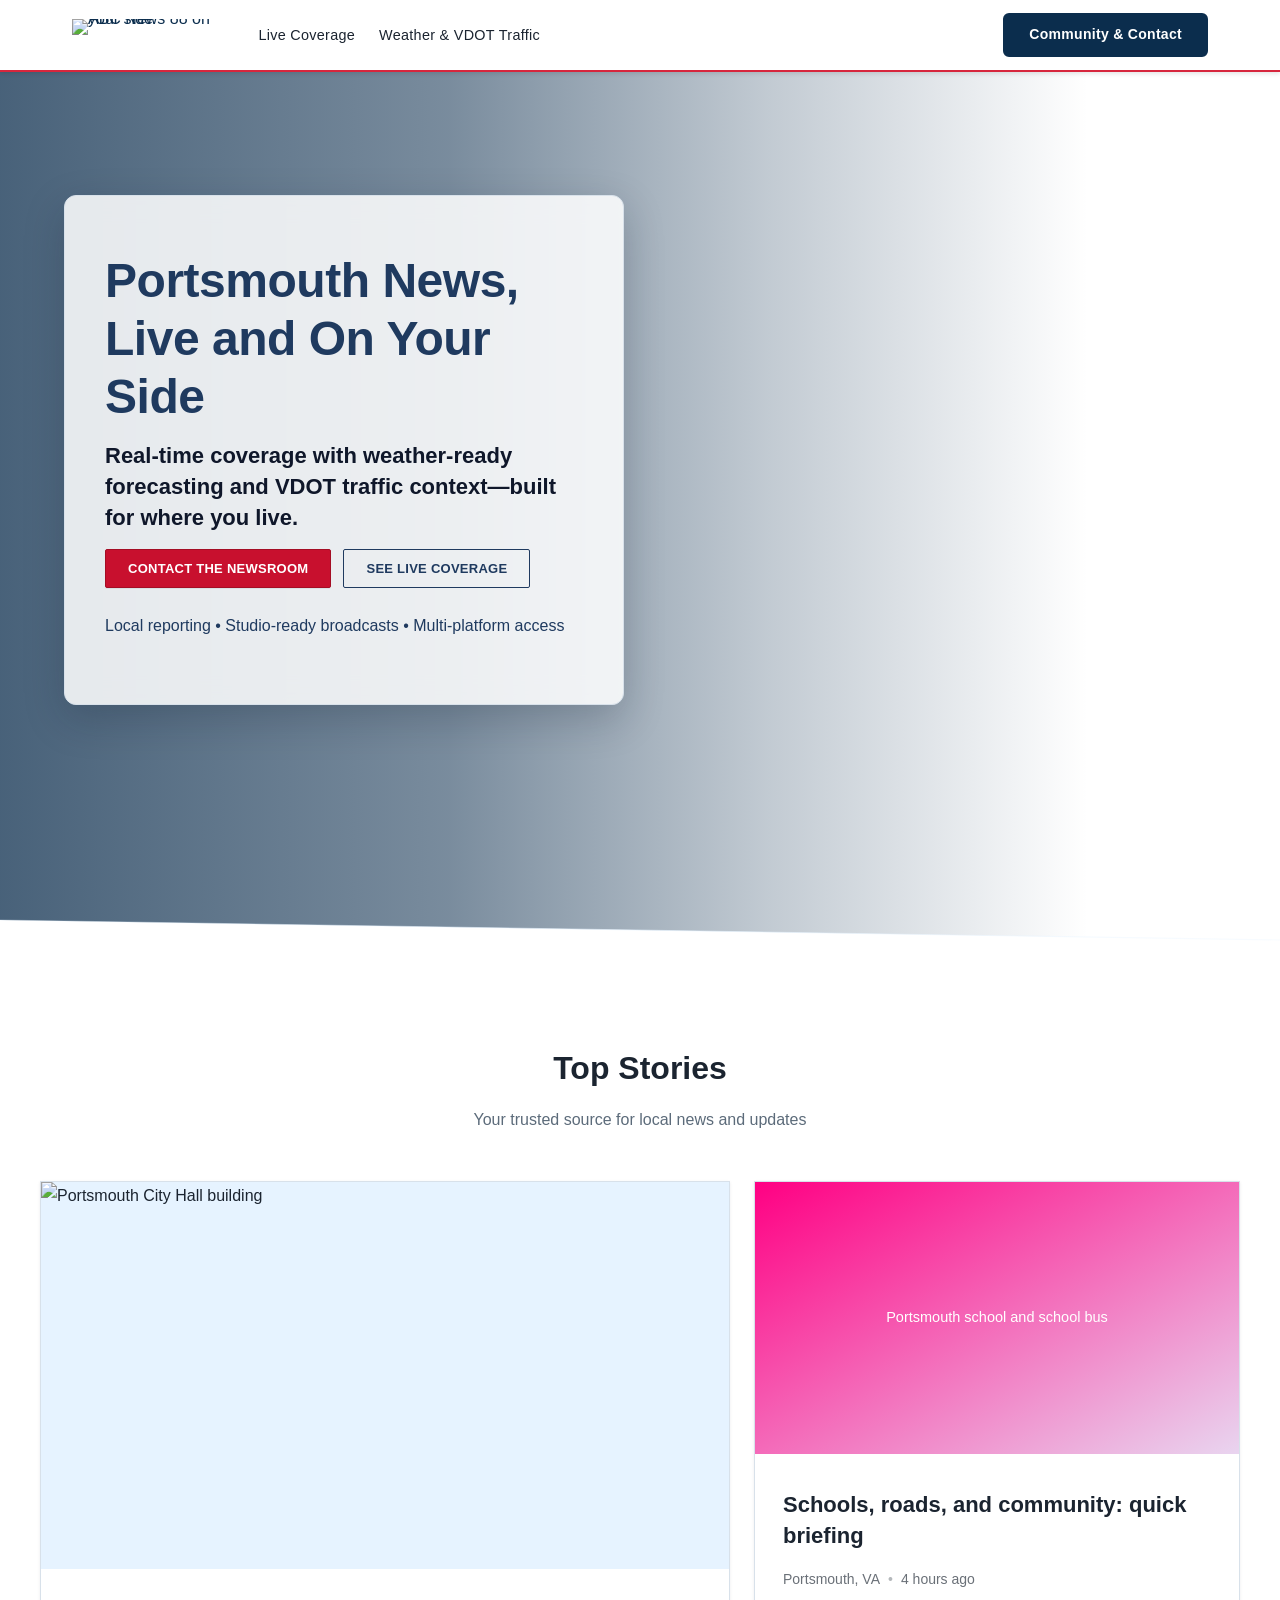
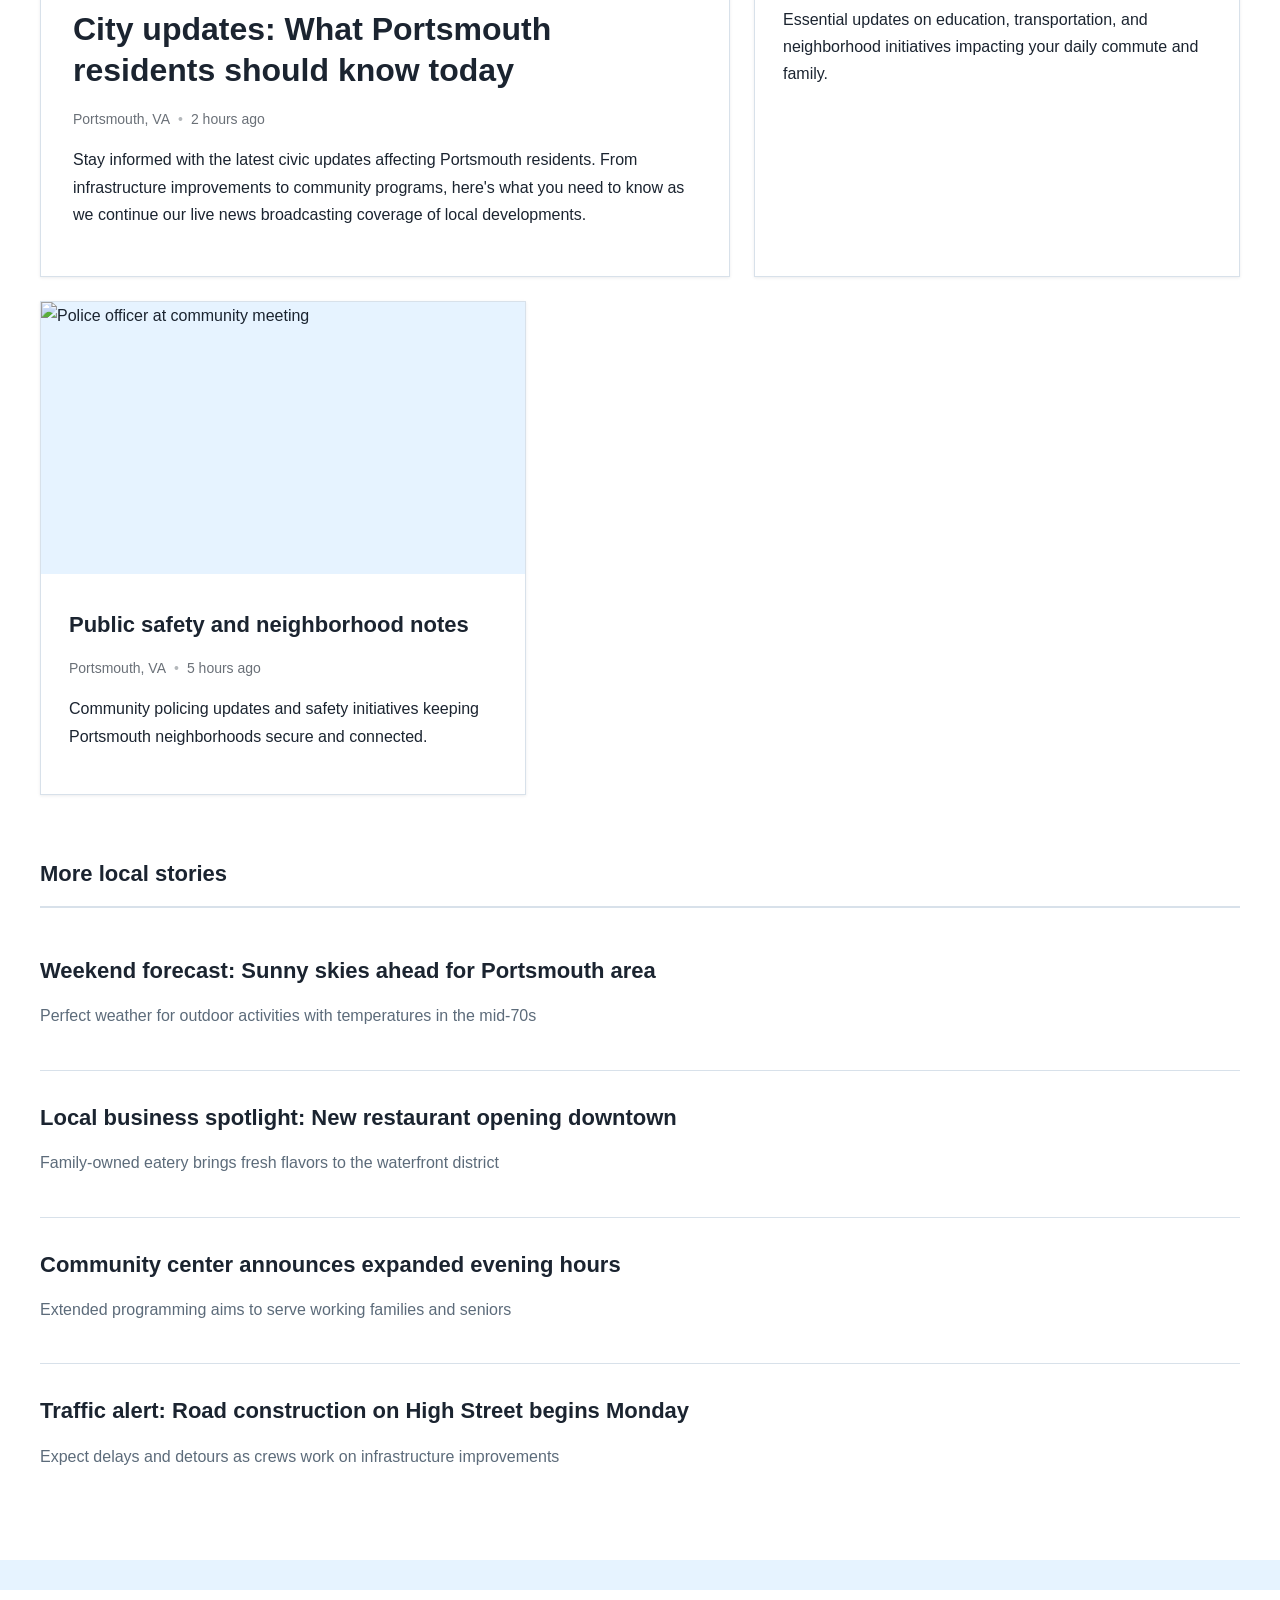
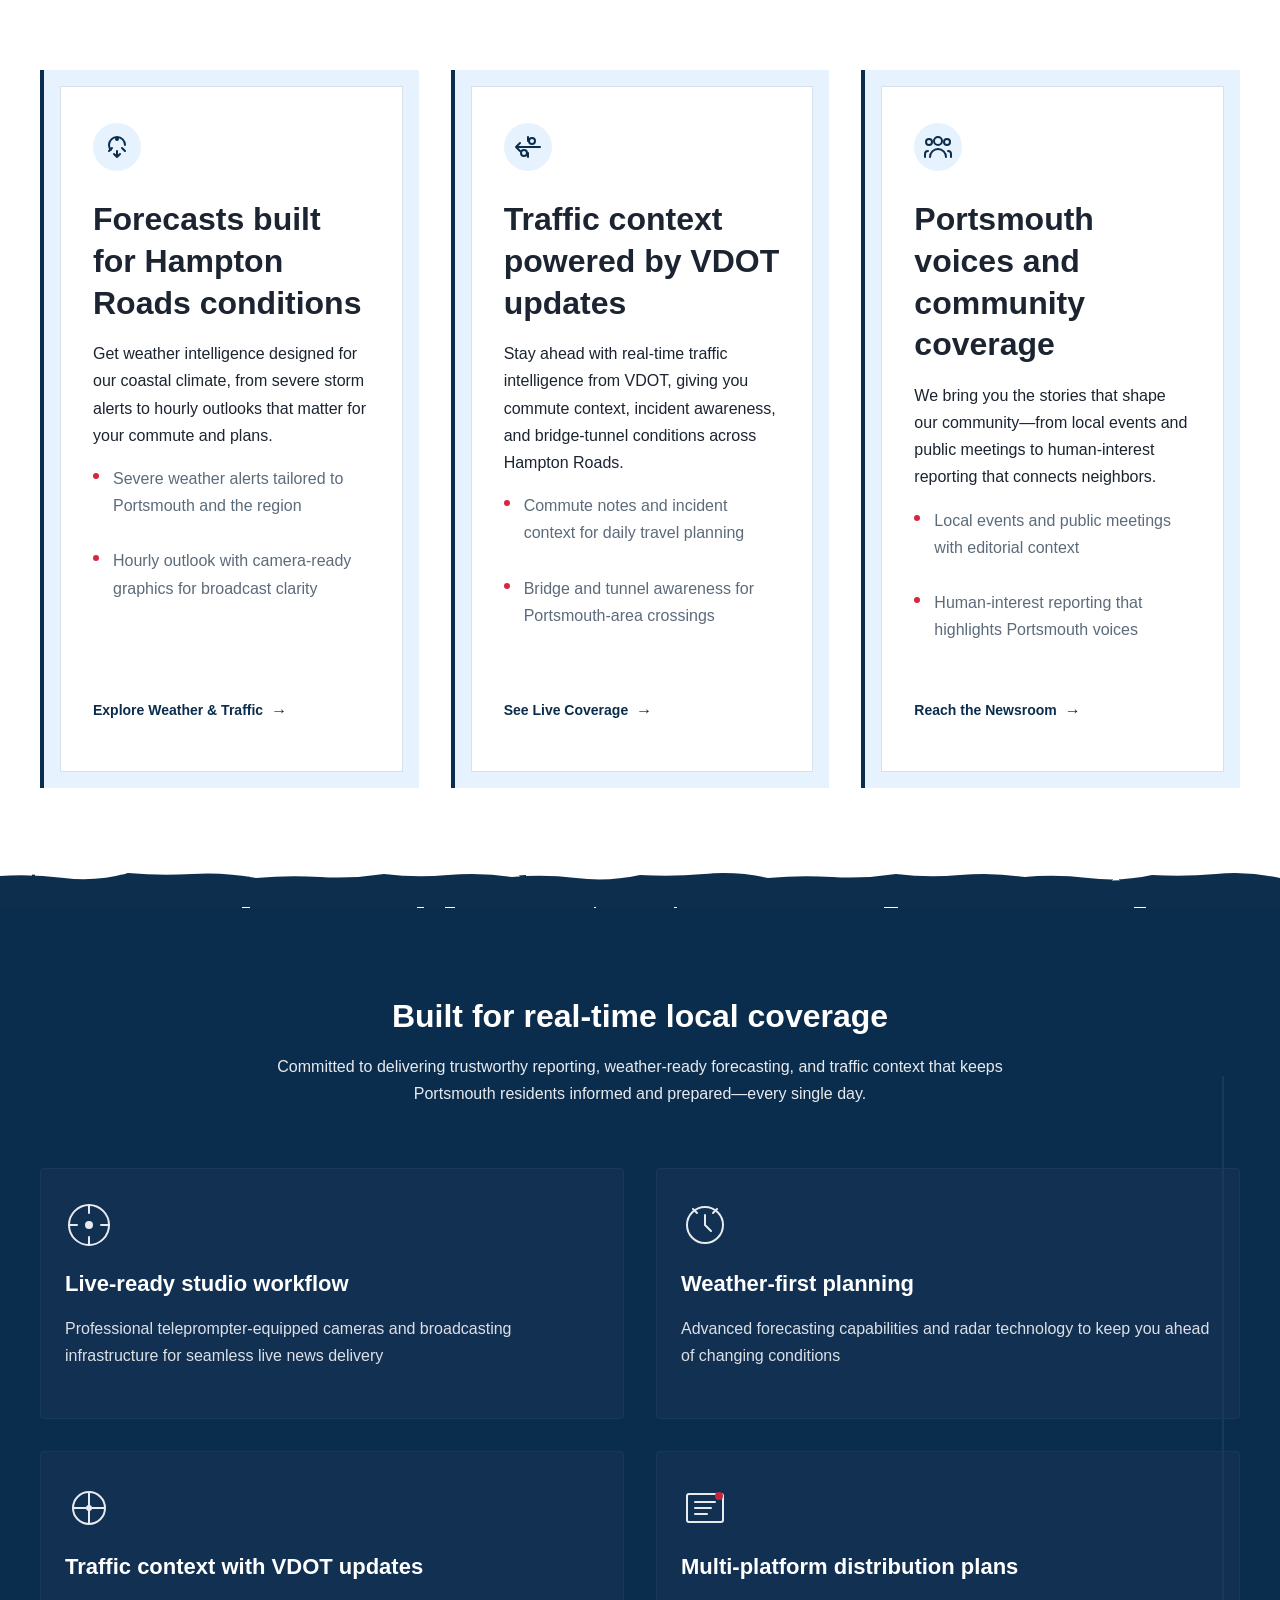
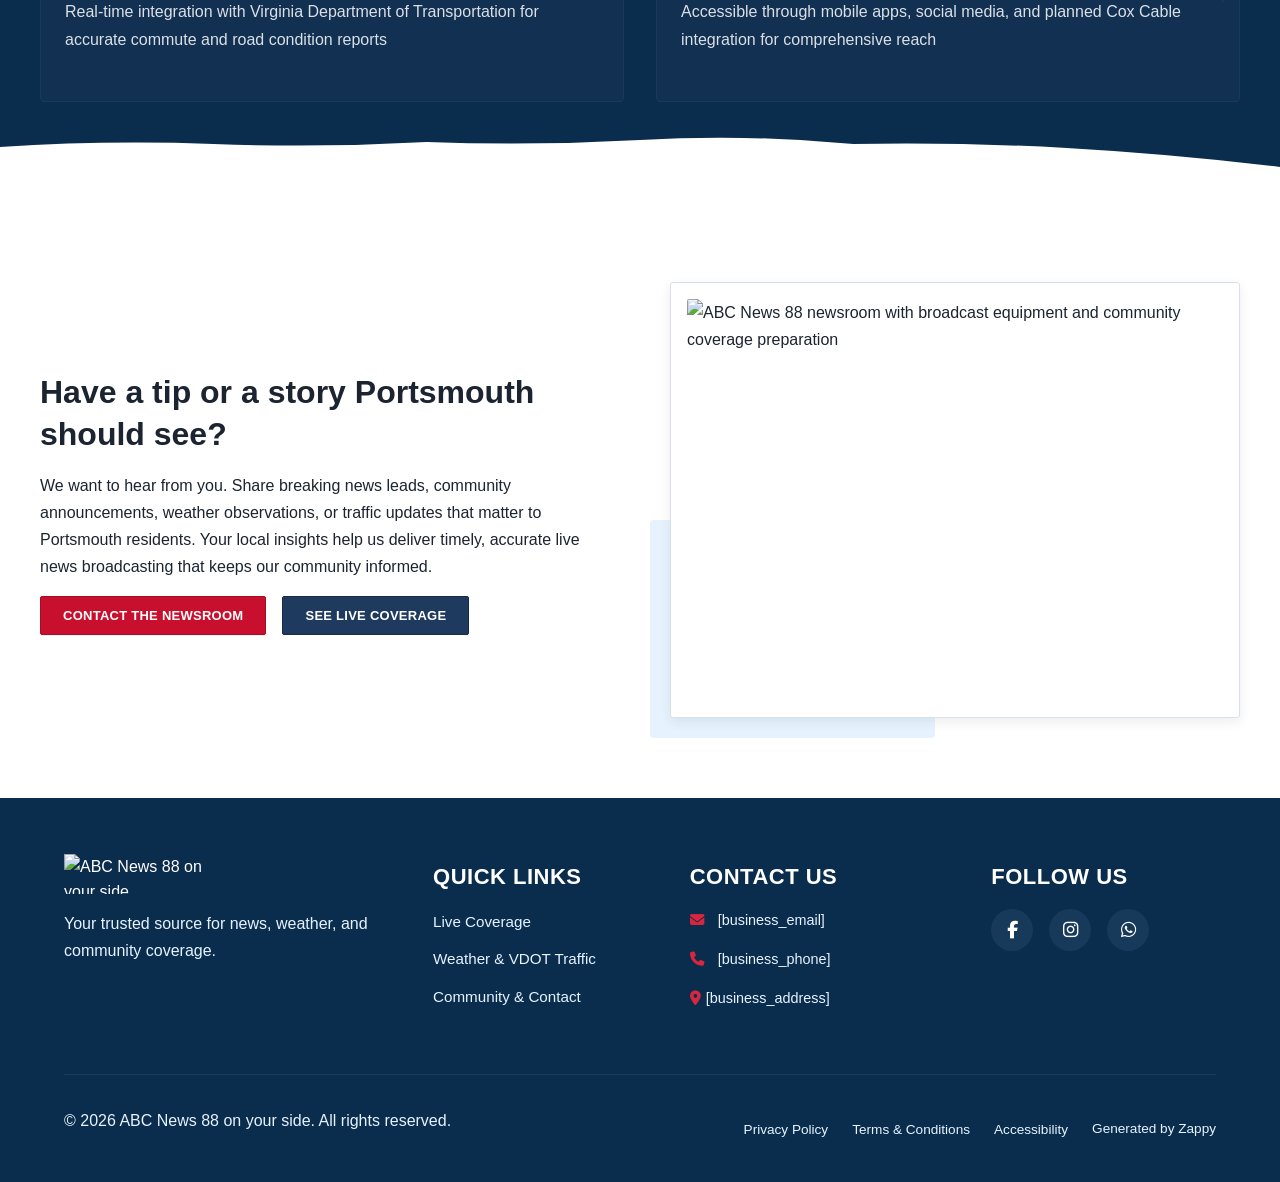
==== public/index.html @ 67e436fb "Background sync: Progressive GitHub Sync" ====
<!doctype html><html dir="ltr" lang="en"><head><meta charset="UTF-8"><meta content="width=device-width,initial-scale=1" name="viewport"><meta content="index, follow" name="robots"><title>Portsmouth&#39;s Trusted Live News Broadcasting — ABC News 88 on your side</title><meta content="Stay informed with ABC News 88, Portsmouth Virginia&#39;s premier source for live news broadcasting, local weather radar, and VDOT traffic updates. Watch us on Cox Cable and mobile." name="description"><meta content="live news broadcasting, Portsmouth Virginia news, local weather radar, Cox Cable Portsmouth, real-time news coverage" name="keywords"><link href="/assets/favicon.ico" rel="icon" type="image/x-icon"><link href="/assets/favicon-16x16.png" rel="icon" type="image/png" sizes="16x16"><link href="/assets/favicon-32x32.png" rel="icon" type="image/png" sizes="32x32"><link href="/assets/favicon-48x48.png" rel="icon" type="image/png" sizes="48x48"><link href="/assets/favicon-192x192.png" rel="icon" type="image/png" sizes="192x192"><link href="/assets/favicon-512x512.png" rel="icon" type="image/png" sizes="512x512"><link href="/assets/apple-touch-icon.png" rel="apple-touch-icon"><script>!function(){"use strict";var t="82980bc3-ff59-4159-b98f-e0753e56028d",e="https://api.zappy5.com/api/analytics/track",a=18e5,n=2592e6,o=!0,i=!0,r=!0;var s=function(){var e="zappy_visitor_"+t,a=null;try{if(a=localStorage.getItem(e)){var o=JSON.parse(a),i=Date.now();if(i-o.created<n)return o.lastSeen=i,localStorage.setItem(e,JSON.stringify(o)),o.id}}catch(t){console.warn("Zappy Analytics: LocalStorage not available")}var r="zv_"+Date.now()+"_"+Math.random().toString(36).substr(2,9);try{localStorage.setItem(e,JSON.stringify({id:r,created:Date.now(),lastSeen:Date.now()}))}catch(t){}return r}(),c=function(){var e="zappy_session_"+t,n=null;try{if(n=sessionStorage.getItem(e)){var o=JSON.parse(n),i=Date.now();if(i-o.timestamp<a)return o.timestamp=i,sessionStorage.setItem(e,JSON.stringify(o)),o.id}}catch(t){console.warn("Zappy Analytics: SessionStorage not available")}var r="zs_"+Date.now()+"_"+Math.random().toString(36).substr(2,9);try{sessionStorage.setItem(e,JSON.stringify({id:r,timestamp:Date.now()}))}catch(t){}return r}();function l(a,n){n=n||{};var o={website_id:t,event_type:a,page_path:window.location.pathname,referrer:document.referrer||"direct",visitor_id:s,session_id:c,metadata:n};if(navigator.sendBeacon){var i=new Blob([JSON.stringify(o)],{type:"application/json"});navigator.sendBeacon(e,i)}else fetch(e,{method:"POST",headers:{"Content-Type":"application/json"},body:JSON.stringify(o),keepalive:!0}).catch(function(t){console.warn("Zappy Analytics: Failed to track event",t)})}o&&l("pageview",{title:document.title,url:window.location.href}),i&&document.addEventListener("click",function(t){var e=t.target;if("BUTTON"===e.tagName||e.closest("button")){var a="BUTTON"===e.tagName?e:e.closest("button");l("click",{element:"button",text:a.textContent.trim().substring(0,100),id:a.id||null,class:a.className||null})}else if("A"===e.tagName||e.closest("a")){var n="A"===e.tagName?e:e.closest("a");l("navigation",{element:"link",text:n.textContent.trim().substring(0,100),href:n.href,external:n.hostname!==window.location.hostname})}},!0),r&&document.addEventListener("submit",function(t){var e=t.target;l("form_submit",{form_id:e.id||null,form_name:e.name||null,form_action:e.action||null,form_method:e.method||"GET"})},!0);var d=Date.now();window.addEventListener("beforeunload",function(){l("page_unload",{time_on_page:Math.floor((Date.now()-d)/1e3),page_path:window.location.pathname})}),window.zappyAnalytics={track:l,getVisitorId:function(){return s},getSessionId:function(){return c}}}()</script><meta content="Portsmouth's Trusted Live News Broadcasting — ABC News 88 on your side" property="og:title"><meta content="Stay informed with ABC News 88, Portsmouth Virginia's premier source for live news broadcasting, local weather radar, and VDOT traffic updates. Watch us on Cox Cable and mobile." property="og:description"><meta content="website" property="og:type"><meta content="en_US" property="og:locale"><meta content="summary_large_image" name="twitter:card"><meta content="Portsmouth's Trusted Live News Broadcasting — ABC News 88 on your side" name="twitter:title"><meta content="Stay informed with ABC News 88, Portsmouth Virginia's premier source for live news broadcasting, local weather radar, and VDOT traffic updates. Watch us on Cox Cable and mobile." name="twitter:description"><link href="https://cdnjs.cloudflare.com/ajax/libs/font-awesome/6.4.0/css/all.min.css" rel="stylesheet"><link href="/assets/favicon.ico" rel="icon" type="image/x-icon"><link href="/assets/favicon-16x16.png" rel="icon" type="image/png" sizes="16x16"><link href="/assets/favicon-32x32.png" rel="icon" type="image/png" sizes="32x32"><link href="/assets/favicon-48x48.png" rel="icon" type="image/png" sizes="48x48"><link href="/assets/favicon-192x192.png" rel="icon" type="image/png" sizes="192x192"><link href="/assets/favicon-512x512.png" rel="icon" type="image/png" sizes="512x512"><link href="/assets/apple-touch-icon.png" rel="apple-touch-icon"><link href="https://cdn.jsdelivr.net/npm/vanilla-cookieconsent@3/dist/cookieconsent.css" rel="stylesheet"><script src="https://cdn.jsdelivr.net/npm/vanilla-cookieconsent@3/dist/cookieconsent.umd.js"></script><script src="https://cdn.jsdelivr.net/gh/mickidum/acc_toolbar/acctoolbar/acctoolbar.min.js"></script><link href="/styles.css" rel="stylesheet"><style id="zappy-dropdown-submenu-styles">#navMenu li:has(.sub-menu),.nav-menu li:has(.sub-menu),.navbar li:has(.sub-menu),nav li:has(.sub-menu){position:relative}#navMenu .sub-menu,.nav-menu .sub-menu,.navbar .sub-menu,nav .sub-menu{display:block!important;position:absolute!important;top:100%;left:0;min-width:220px;background:#fff;border-radius:8px;box-shadow:0 8px 25px rgba(0,0,0,.15);padding:8px 0;opacity:0;visibility:hidden;transform:translateY(10px);transition:all .3s ease;z-index:1000;list-style:none;pointer-events:none}#navMenu li:hover>.sub-menu,.nav-menu li:hover>.sub-menu,.navbar li:hover>.sub-menu,nav li:hover>.sub-menu{opacity:1!important;visibility:visible!important;transform:translateY(0)!important;pointer-events:auto!important}.sub-menu li{list-style:none;margin:0;padding:0}.sub-menu a{display:block!important;padding:10px 16px!important;color:#333!important;font-weight:500;text-decoration:none;white-space:nowrap;transition:background-color .2s}.sub-menu a:hover{background-color:#f5f5f5}[dir=rtl] .nav-menu .sub-menu,[dir=rtl] .navbar .sub-menu,[dir=rtl] nav .sub-menu,html[lang=ar] .nav-menu .sub-menu,html[lang=ar] .navbar .sub-menu,html[lang=ar] nav .sub-menu,html[lang=he] .nav-menu .sub-menu,html[lang=he] .navbar .sub-menu,html[lang=he] nav .sub-menu{left:auto!important;right:0!important}.sub-menu:empty,.sub-menu:not(:has(li)),.sub-menu:not(:has(li:not(.zappy-hidden-menu-item))){display:none!important;opacity:0!important;visibility:hidden!important;pointer-events:none!important}li:has(.menu-group-title):hover>.sub-menu{opacity:1!important;visibility:visible!important;transform:translateY(0)!important;pointer-events:auto!important}#navMenu>li>.menu-group-title,.nav-menu>li>.menu-group-title{display:inline-block;padding:.5rem 1rem;cursor:default;user-select:none}@media (max-width:768px){#navMenu .sub-menu,.nav-menu .sub-menu,.navbar .sub-menu,nav .sub-menu{position:static!important;transform:none!important;box-shadow:none!important;background:0 0!important;max-height:0;overflow:hidden;opacity:0;visibility:hidden;transition:max-height .3s ease,opacity .3s ease;padding:0!important;border-radius:0!important}.sub-menu.mobile-expanded{max-height:500px!important;opacity:1!important;visibility:visible!important;padding:8px 0 8px 16px!important}[dir=rtl] .sub-menu.mobile-expanded,html[lang=he] .sub-menu.mobile-expanded{padding:8px 16px 8px 0!important}#navMenu li:hover>.sub-menu,.nav-menu li:hover>.sub-menu,.navbar li:hover>.sub-menu,nav li:hover>.sub-menu{opacity:0;visibility:hidden;pointer-events:none}#navMenu li>.sub-menu.mobile-expanded,.nav-menu li>.sub-menu.mobile-expanded,.navbar li>.sub-menu.mobile-expanded,nav li>.sub-menu.mobile-expanded{opacity:1!important;visibility:visible!important;pointer-events:auto!important}#navMenu li:has(.sub-menu),.nav-menu li:has(.sub-menu),.navbar li:has(.sub-menu),nav li:has(.sub-menu){display:flex!important;flex-wrap:wrap!important;align-items:center!important;position:relative!important;min-height:44px!important}#navMenu li:has(.sub-menu)>a,.nav-menu li:has(.sub-menu)>a,.navbar li:has(.sub-menu)>a,nav li:has(.sub-menu)>a{flex:1!important;min-width:0!important}#navMenu li:has(.sub-menu)>.menu-group-title,.nav-menu li:has(.sub-menu)>.menu-group-title,.navbar li:has(.sub-menu)>.menu-group-title,nav li:has(.sub-menu)>.menu-group-title{flex:1!important;min-width:0!important;padding:0!important;line-height:inherit!important}#navMenu li:has(.sub-menu)>.sub-menu,.nav-menu li:has(.sub-menu)>.sub-menu,.navbar li:has(.sub-menu)>.sub-menu,nav li:has(.sub-menu)>.sub-menu{flex-basis:100%!important;width:100%!important}#navMenu li:has(.sub-menu)>a [class*=arrow],#navMenu li:has(.sub-menu)>a [class*=chevron],.nav-menu li:has(.sub-menu)>a .fa-angle-down,.nav-menu li:has(.sub-menu)>a .fa-chevron-down,.nav-menu li:has(.sub-menu)>a [class*=arrow],.nav-menu li:has(.sub-menu)>a [class*=chevron],nav li:has(.sub-menu)>a [class*=arrow],nav li:has(.sub-menu)>a [class*=chevron]{display:none!important;visibility:hidden!important}.mobile-submenu-toggle{display:flex!important;align-items:center!important;justify-content:center!important;width:44px!important;height:auto!important;background:0 0!important;border:none!important;cursor:pointer!important;color:var(--text-dark)!important;position:static!important;flex-shrink:0!important;align-self:stretch!important;z-index:2!important;padding:0!important;margin:0!important}.mobile-submenu-toggle::after{content:''!important;width:0!important;height:0!important;border-left:6px solid transparent!important;border-right:6px solid transparent!important;border-top:7px solid currentColor!important;transition:transform .3s ease!important}.mobile-submenu-toggle.expanded::after{transform:rotate(180deg)!important}.sub-menu a{padding:10px 0!important;display:block!important;color:var(--text-dark)!important}.navbar .sub-menu li a,.zappy-products-dropdown .sub-menu a,nav.navbar .sub-menu li a{color:var(--text-dark)!important}}@media (min-width:769px){.mobile-submenu-toggle{display:none!important}}</style><style id="zappy-widget-visibility">#mic-access-tool-box,#mic-access-tool-general-button,#mic-init-access-tool #mic-access-tool-box,#mic-init-access-tool #mic-access-tool-general-button,#mic-init-access-tool .mic-access-tool-general-button,._access-icon,._access-menu,.mic-access-tool-box,.mic-access-tool-general-button,div[id*=mic-access-tool-box]{display:none!important;visibility:hidden!important;opacity:0!important;pointer-events:none!important}</style></head><body><nav class="navbar"><button aria-label="Menu" class="mobile-toggle" id="mobileToggle"><svg viewbox="0 0 24 24" fill="none" height="24" width="24" class="hamburger-icon"><path d="M3 12h18M3 6h18M3 18h18" stroke="currentColor" stroke-width="2" stroke-linecap="round"></path></svg><svg viewbox="0 0 24 24" fill="none" height="24" width="24" class="close-icon" style="display:none"><path d="M18 6L6 18M6 6l12 12" stroke="currentColor" stroke-width="2" stroke-linecap="round"></path></svg></button><button aria-label="Call" class="phone-header-btn"><svg viewbox="0 0 24 24" fill="currentColor" height="20" width="20"><path d="M22 16.92v3a2 2 0 0 1-2.18 2 19.79 19.79 0 0 1-8.63-3.07 19.5 19.5 0 0 1-6-6 19.79 19.79 0 0 1-3.07-8.67A2 2 0 0 1 4.11 2h3a2 2 0 0 1 2 1.72 12.84 12.84 0 0 0 .7 2.81 2 2 0 0 1-.45 2.11L8.09 9.91a16 16 0 0 0 6 6l1.27-1.27a2 2 0 0 1 2.11-.45 12.84 12.84 0 0 0 2.81.7A2 2 0 0 1 22 16.92z"></path></svg></button><div class="nav-container"><div class="nav-brand"><a href="/" class="logo-link"><img alt="ABC News 88 on your side" src="/assets/business-logo.webp" class="logo"></a></div><ul class="nav-menu" id="navMenu"><li><a href="/live">Live Coverage</a></li><li><a href="/weather-traffic">Weather &amp; VDOT Traffic</a></li></ul><div class="nav-cta-container"><a href="/contact" class="nav-cta-btn">Community &amp; Contact</a></div></div></nav><main><section class="home-hero-section" data-layout-spec="Home-hero" data-hero-type="fullscreen-scrim"><div class="home-hero-section__bg-wrapper"><img alt="Portsmouth waterfront skyline with broadcast camera operator" src="/assets/site-home-hero-bg.webp" data-context="Bright daytime Portsmouth Virginia waterfront skyline with modern buildings reflecting on calm water, soft focus camera operator silhouette on right edge, professional broadcast feel, clear blue sky, vibrant and welcoming atmosphere" data-placeholder="home-hero-bg" height="1080" width="1920" class="home-hero-section__bg-image" data-hero-bg="true" data-preserve-bg="0"></div><div class="home-hero-section__scrim" aria-hidden="true"></div><div class="home-hero-section__content-wrapper"><div class="home-hero-section__overlay-card"><h1 class="home-hero-section__headline">Portsmouth News, Live and On Your Side</h1><h3 class="home-hero-section__subheadline">Real-time coverage with weather-ready forecasting and VDOT traffic context—built for where you live.</h3><div class="home-hero-section__cta-group"><a href="/contact" class="home-hero-section__btn home-hero-section__btn--primary">Contact the Newsroom</a><a href="/live" class="home-hero-section__btn home-hero-section__btn--secondary">See Live Coverage</a></div><p class="home-hero-section__credibility">Local reporting • Studio-ready broadcasts • Multi-platform access</p></div></div><div class="home-hero-section__divider-wrapper"><svg viewbox="0 0 1200 60" xmlns="http://www.w3.org/2000/svg" preserveaspectratio="none" aria-hidden="true" data-no-icon-edit="true"><defs><linearGradient id="home-hero-divider-gradient" x1="0%" x2="100%" y1="0%" y2="0%"><stop offset="0%" style="stop-color:#E6F3FF;stop-opacity:0.3"></stop><stop offset="50%" style="stop-color:#E6F3FF;stop-opacity:0.6"></stop><stop offset="100%" style="stop-color:#E6F3FF;stop-opacity:0.3"></stop></linearGradient></defs><path d="M0,60 L0,20 L1200,40 L1200,60 Z" fill="var(--bg-light)"></path><line stroke="url(#home-hero-divider-gradient)" stroke-width="1" x1="0" x2="1200" y1="20" y2="40"></line></svg></div></section><section class="home-top-stories-section" data-layout-spec="Home-top-stories"><div class="home-top-stories-container"><div class="home-top-stories-header"><h2>Top Stories</h2><p class="home-top-stories-subheading">Your trusted source for local news and updates</p></div><div class="home-top-stories-grid"><article class="home-top-stories-card home-top-stories-card-featured"><div class="home-top-stories-card-image-wrapper"><img alt="Portsmouth City Hall building" src="/assets/site-home-top-stories-image-1.webp" data-context="Modern Portsmouth Virginia city hall building with American flag during daytime, professional news photography style showing civic architecture and local government building for broadcast news story" data-placeholder="home-top-stories-image-1" height="473" width="840"></div><div class="home-top-stories-card-content"><h2 class="home-top-stories-card-title">City updates: What Portsmouth residents should know today</h2><div class="home-top-stories-card-meta"><span class="home-top-stories-card-location">Portsmouth, VA</span><span class="home-top-stories-card-separator">•</span><span class="home-top-stories-card-time">2 hours ago</span></div><p class="home-top-stories-card-summary">Stay informed with the latest civic updates affecting Portsmouth residents. From infrastructure improvements to community programs, here's what you need to know as we continue our live news broadcasting coverage of local developments.</p></div></article><article class="home-top-stories-card home-top-stories-card-secondary"><div class="home-top-stories-card-image-wrapper"><img alt="Portsmouth school and school bus" src="data:image/svg+xml,%3Csvg xmlns='http://www.w3.org/2000/svg' width='600' height='338'%3E%3Cdefs%3E%3ClinearGradient id='grad' x1='0%25' y1='0%25' x2='100%25' y2='100%25'%3E%3Cstop offset='0%25' style='stop-color:%23FF0083;stop-opacity:1' /%3E%3Cstop offset='100%25' style='stop-color:%23FF008320;stop-opacity:1' /%3E%3C/linearGradient%3E%3C/defs%3E%3Crect width='100%25' height='100%25' fill='url(%23grad)'/%3E%3Ctext x='50%25' y='50%25' font-family='Arial, sans-serif' font-size='18' fill='white' text-anchor='middle' dy='.3em' font-weight='500'%3EPortsmouth%20school%20and%20school%20bus%3C/text%3E%3C/svg%3E" data-context="Portsmouth Virginia school building exterior with students boarding yellow school bus, bright morning light, local news broadcast photography showing education and transportation" data-placeholder="home-top-stories-image-2" height="338" width="600"></div><div class="home-top-stories-card-content"><h3 class="home-top-stories-card-title">Schools, roads, and community: quick briefing</h3><div class="home-top-stories-card-meta"><span class="home-top-stories-card-location">Portsmouth, VA</span><span class="home-top-stories-card-separator">•</span><span class="home-top-stories-card-time">4 hours ago</span></div><p class="home-top-stories-card-summary">Essential updates on education, transportation, and neighborhood initiatives impacting your daily commute and family.</p></div></article><article class="home-top-stories-card home-top-stories-card-secondary"><div class="home-top-stories-card-image-wrapper"><img alt="Police officer at community meeting" src="/assets/site-home-top-stories-image-3.webp" data-context="Portsmouth Virginia police officer talking with community members at neighborhood watch meeting, friendly interaction, local public safety news broadcast photography" data-placeholder="home-top-stories-image-3" height="338" width="600"></div><div class="home-top-stories-card-content"><h3 class="home-top-stories-card-title">Public safety and neighborhood notes</h3><div class="home-top-stories-card-meta"><span class="home-top-stories-card-location">Portsmouth, VA</span><span class="home-top-stories-card-separator">•</span><span class="home-top-stories-card-time">5 hours ago</span></div><p class="home-top-stories-card-summary">Community policing updates and safety initiatives keeping Portsmouth neighborhoods secure and connected.</p></div></article></div><div class="home-top-stories-more-section"><h3 class="home-top-stories-more-title">More local stories</h3><div class="home-top-stories-more-list"><article class="home-top-stories-more-item"><h3 class="home-top-stories-more-item-title">Weekend forecast: Sunny skies ahead for Portsmouth area</h3><p class="home-top-stories-more-item-summary">Perfect weather for outdoor activities with temperatures in the mid-70s</p></article><article class="home-top-stories-more-item"><h3 class="home-top-stories-more-item-title">Local business spotlight: New restaurant opening downtown</h3><p class="home-top-stories-more-item-summary">Family-owned eatery brings fresh flavors to the waterfront district</p></article><article class="home-top-stories-more-item"><h3 class="home-top-stories-more-item-title">Community center announces expanded evening hours</h3><p class="home-top-stories-more-item-summary">Extended programming aims to serve working families and seniors</p></article><article class="home-top-stories-more-item"><h3 class="home-top-stories-more-item-title">Traffic alert: Road construction on High Street begins Monday</h3><p class="home-top-stories-more-item-summary">Expect delays and detours as crews work on infrastructure improvements</p></article></div></div></div><div class="home-top-stories-divider-wrapper"><svg viewbox="0 0 1200 60" xmlns="http://www.w3.org/2000/svg" preserveaspectratio="none" aria-hidden="true" data-no-icon-edit="true"><path d="M0,60 L0,30 L580,30 Q590,26 600,30 L620,30 Q630,34 640,30 L1200,30 L1200,60 Z" fill="var(--bg-light)"></path><rect fill="var(--secondary)" height="30" width="1200" x="0" y="30"></rect></svg></div></section><section class="home-coverage-blocks-section" data-layout-spec="Home-coverage-blocks"><div class="home-coverage-blocks-container"><div class="home-coverage-blocks-grid"><article class="coverage-block"><div class="coverage-block-accent-bar"></div><div class="coverage-block-content"><div class="coverage-block-icon-wrapper"><svg viewbox="0 0 32 32" xmlns="http://www.w3.org/2000/svg" data-element-type="icon" data-icon-type="svg" fill="none" height="32" width="32"><path d="M24 14C24 9.58172 20.4183 6 16 6C11.5817 6 8 9.58172 8 14C8 15.8487 8.63214 17.5501 9.69679 18.8906" stroke="currentColor" stroke-width="2" stroke-linecap="round"></path><circle cx="16" cy="8" r="2" fill="currentColor"></circle><path d="M16 20L16 26M13 23L16 26L19 23" stroke="currentColor" stroke-width="2" stroke-linecap="round" stroke-linejoin="round"></path><path d="M11 17L8 20M21 17L24 20" stroke="currentColor" stroke-width="2" stroke-linecap="round"></path></svg></div><h2>Forecasts built for Hampton Roads conditions</h2><p>Get weather intelligence designed for our coastal climate, from severe storm alerts to hourly outlooks that matter for your commute and plans.</p><div class="coverage-block-features"><p class="coverage-feature-item">Severe weather alerts tailored to Portsmouth and the region</p><p class="coverage-feature-item">Hourly outlook with camera-ready graphics for broadcast clarity</p></div><a href="/weather-traffic" class="coverage-block-cta">Explore Weather &amp; Traffic</a></div></article><article class="coverage-block"><div class="coverage-block-accent-bar"></div><div class="coverage-block-content"><div class="coverage-block-icon-wrapper"><svg viewbox="0 0 32 32" xmlns="http://www.w3.org/2000/svg" data-element-type="icon" data-icon-type="svg" fill="none" height="32" width="32"><path d="M4 16H28M4 16L8 12M4 16L8 20" stroke="currentColor" stroke-width="2" stroke-linecap="round" stroke-linejoin="round"></path><circle cx="20" cy="10" r="3" stroke="currentColor" stroke-width="2"></circle><circle cx="12" cy="22" r="3" stroke="currentColor" stroke-width="2"></circle><path d="M16 6V10M16 22V26" stroke="currentColor" stroke-width="2" stroke-linecap="round"></path></svg></div><h2>Traffic context powered by VDOT updates</h2><p>Stay ahead with real-time traffic intelligence from VDOT, giving you commute context, incident awareness, and bridge-tunnel conditions across Hampton Roads.</p><div class="coverage-block-features"><p class="coverage-feature-item">Commute notes and incident context for daily travel planning</p><p class="coverage-feature-item">Bridge and tunnel awareness for Portsmouth-area crossings</p></div><a href="/live" class="coverage-block-cta">See Live Coverage</a></div></article><article class="coverage-block"><div class="coverage-block-accent-bar"></div><div class="coverage-block-content"><div class="coverage-block-icon-wrapper"><svg viewbox="0 0 32 32" xmlns="http://www.w3.org/2000/svg" data-element-type="icon" data-icon-type="svg" fill="none" height="32" width="32"><circle cx="16" cy="10" r="4" stroke="currentColor" stroke-width="2"></circle><path d="M8 26C8 21.5817 11.5817 18 16 18C20.4183 18 24 21.5817 24 26" stroke="currentColor" stroke-width="2" stroke-linecap="round"></path><circle cx="25" cy="11" r="3" stroke="currentColor" stroke-width="2"></circle><circle cx="7" cy="11" r="3" stroke="currentColor" stroke-width="2"></circle><path d="M26 20C27.6569 20 29 21.3431 29 23V26M6 20C4.34315 20 3 21.3431 3 23V26" stroke="currentColor" stroke-width="2" stroke-linecap="round"></path></svg></div><h2>Portsmouth voices and community coverage</h2><p>We bring you the stories that shape our community—from local events and public meetings to human-interest reporting that connects neighbors.</p><div class="coverage-block-features"><p class="coverage-feature-item">Local events and public meetings with editorial context</p><p class="coverage-feature-item">Human-interest reporting that highlights Portsmouth voices</p></div><a href="/contact" class="coverage-block-cta">Reach the Newsroom</a></div></article></div></div><div class="home-coverage-blocks-divider-wrapper"><svg viewbox="0 0 1200 60" xmlns="http://www.w3.org/2000/svg" preserveaspectratio="none" aria-hidden="true" data-no-icon-edit="true"><defs><filter height="200%" id="coverage-torn-texture" width="200%" x="-50%" y="-50%"><feTurbulence basefrequency="0.04" numoctaves="3" result="noise" type="fractalNoise"></feTurbulence><feDisplacementMap in="SourceGraphic" in2="noise" scale="2" xchannelselector="R" ychannelselector="G"></feDisplacementMap></filter></defs><path d="M0,60 L0,28 Q30,26 60,30 T120,25 Q150,28 180,26 T240,30 Q270,27 300,29 T360,26 Q390,30 420,27 T480,29 Q510,26 540,30 T600,27 Q630,29 660,26 T720,30 Q750,27 780,29 T840,26 Q870,30 900,27 T960,29 Q990,26 1020,30 T1080,27 Q1110,29 1140,26 T1200,30 L1200,60 Z" fill="var(--bg-dark)" filter="url(#coverage-torn-texture)"></path></svg></div></section><section class="home-stats-section" data-layout-spec="Home-stats"><div class="home-stats-container"><div class="home-stats-title-area"><h2>Built for real-time local coverage</h2><p>Committed to delivering trustworthy reporting, weather-ready forecasting, and traffic context that keeps Portsmouth residents informed and prepared—every single day.</p></div><div class="home-stats-grid"><div class="home-stats-card"><div class="home-stats-icon"><svg viewbox="0 0 48 48" xmlns="http://www.w3.org/2000/svg" data-element-type="icon" data-icon-type="svg" fill="none" height="48" width="48"><circle cx="24" cy="24" r="20" fill="none" stroke="currentColor" stroke-width="2"></circle><circle cx="24" cy="24" r="4" fill="currentColor"></circle><path d="M24 4v8M24 36v8M4 24h8M36 24h8" stroke="currentColor" stroke-width="2" stroke-linecap="round"></path></svg></div><h3>Live-ready studio workflow</h3><p>Professional teleprompter-equipped cameras and broadcasting infrastructure for seamless live news delivery</p></div><div class="home-stats-card"><div class="home-stats-icon"><svg viewbox="0 0 48 48" xmlns="http://www.w3.org/2000/svg" data-element-type="icon" data-icon-type="svg" fill="none" height="48" width="48"><path d="M24 6C14.059 6 6 14.059 6 24s8.059 18 18 18 18-8.059 18-18S33.941 6 24 6z" stroke="currentColor" stroke-width="2" fill="none"></path><path d="M24 14v10l6 6" stroke="currentColor" stroke-width="2" stroke-linecap="round" stroke-linejoin="round"></path><path d="M12 8l4 4M36 8l-4 4" stroke="currentColor" stroke-width="2" stroke-linecap="round"></path></svg></div><h3>Weather-first planning</h3><p>Advanced forecasting capabilities and radar technology to keep you ahead of changing conditions</p></div><div class="home-stats-card"><div class="home-stats-icon"><svg viewbox="0 0 48 48" xmlns="http://www.w3.org/2000/svg" data-element-type="icon" data-icon-type="svg" fill="none" height="48" width="48"><path d="M8 24h32M8 24c0-8.837 7.163-16 16-16s16 7.163 16 16M8 24c0 8.837 7.163 16 16 16s16-7.163 16-16" stroke="currentColor" stroke-width="2" fill="none"></path><path d="M24 8v32" stroke="currentColor" stroke-width="2"></path><circle cx="24" cy="24" r="3" fill="currentColor"></circle></svg></div><h3>Traffic context with VDOT updates</h3><p>Real-time integration with Virginia Department of Transportation for accurate commute and road condition reports</p></div><div class="home-stats-card"><div class="home-stats-icon"><svg viewbox="0 0 48 48" xmlns="http://www.w3.org/2000/svg" data-element-type="icon" data-icon-type="svg" fill="none" height="48" width="48"><rect fill="none" height="28" width="36" x="6" y="10" rx="2" stroke="currentColor" stroke-width="2"></rect><path d="M14 18h20M14 24h16M14 30h12" stroke="currentColor" stroke-width="2" stroke-linecap="round"></path><circle cx="38" cy="12" r="4" fill="var(--accent)"></circle></svg></div><h3>Multi-platform distribution plans</h3><p>Accessible through mobile apps, social media, and planned Cox Cable integration for comprehensive reach</p></div></div><div class="home-stats-signal-line" aria-hidden="true"><svg viewbox="0 0 2 600" xmlns="http://www.w3.org/2000/svg" preserveaspectratio="none"><line stroke="var(--border-dark)" stroke-width="2" x1="1" x2="1" y1="0" y2="600"></line><circle cx="1" cy="75" r="4" fill="var(--border-dark)"></circle><circle cx="1" cy="225" r="4" fill="var(--border-dark)"></circle><circle cx="1" cy="375" r="4" fill="var(--border-dark)"></circle><circle cx="1" cy="525" r="4" fill="var(--border-dark)"></circle></svg></div></div><div class="home-stats-divider-wrapper"><svg viewbox="0 0 1200 80" xmlns="http://www.w3.org/2000/svg" preserveaspectratio="none" aria-hidden="true" data-no-icon-edit="true"><defs><linearGradient id="waveGradient" x1="0%" x2="100%" y1="0%" y2="0%"><stop offset="0%" style="stop-color:#0B2D4D;stop-opacity:1"></stop><stop offset="50%" style="stop-color:#1F3A5F;stop-opacity:1"></stop><stop offset="100%" style="stop-color:#FFFFFF;stop-opacity:1"></stop></linearGradient></defs><path d="M0,80 L0,25 Q100,18 200,22 T400,20 Q500,24 600,18 T800,22 Q900,20 1000,26 T1200,45 L1200,80 Z" fill="#FFFFFF"></path></svg></div></section><section class="home-cta-section" data-layout-spec="Home-cta"><div class="home-cta-container"><div class="home-cta-content"><h2>Have a tip or a story Portsmouth should see?</h2><p>We want to hear from you. Share breaking news leads, community announcements, weather observations, or traffic updates that matter to Portsmouth residents. Your local insights help us deliver timely, accurate live news broadcasting that keeps our community informed.</p><div class="home-cta-buttons"><a href="/contact" class="btn-primary">Contact the Newsroom</a><a href="/live" class="btn-secondary">See Live Coverage</a></div></div><div class="home-cta-image-wrapper"><div class="home-cta-backplate"></div><div class="home-cta-image-frame"><img alt="ABC News 88 newsroom with broadcast equipment and community coverage preparation" src="/assets/site-home-cta-image-1.webp" data-context="Professional newsroom environment for ABC News 88 Portsmouth Virginia local news station, showing broadcast cameras, teleprompter equipment, news desk with monitors displaying weather radar and traffic maps, warm professional lighting, community-focused atmosphere, modern broadcasting technology, editorial workspace with journalists preparing live coverage" data-placeholder="home-cta-image-1" height="450" width="600"></div></div></div></section></main><footer class="site-footer"><div class="footer-container"><div class="footer-top"><div class="footer-column footer-about"><img alt="ABC News 88 on your side" src="/assets/business-logo.webp" class="logo"><p class="footer-tagline">Your trusted source for news, weather, and community coverage.</p></div><div class="footer-column footer-links"><h3 class="footer-heading">Quick Links</h3><ul class="footer-nav"><li><a href="/live">Live Coverage</a></li><li><a href="/weather-traffic">Weather &amp; VDOT Traffic</a></li><li><a href="/contact">Community &amp; Contact</a></li></ul></div><div class="footer-column footer-contact"><h3 class="footer-heading">Contact Us</h3><ul class="contact-list"><li><i class="fas fa-envelope"></i><a href="mailto:[business_email]">[business_email]</a></li><li><i class="fas fa-phone"></i><a href="tel:[business_phone]">[business_phone]</a></li><li><a href="/"><i class="fas fa-map-marker-alt"></i><span>[business_address]</span></a></li></ul></div><div class="footer-column footer-social"><h3 class="footer-heading">Follow Us</h3><div class="social-links"><a href="[facebook_handle]" aria-label="Facebook"><i class="fab fa-facebook-f"></i></a><a href="[instagram_handle]" aria-label="Instagram"><i class="fab fa-instagram"></i></a><a href="[whatsapp_handle]" aria-label="WhatsApp"><i class="fab fa-whatsapp"></i></a></div></div></div><div class="footer-bottom"><div class="footer-bottom-left"><p class="copyright">© 2026 ABC News 88 on your side. All rights reserved.</p></div><div class="footer-bottom-right"><ul class="legal-links"><li><a href="/privacy">Privacy Policy</a></li><li><a href="/terms">Terms &amp; Conditions</a></li><li><a href="/accessibility">Accessibility</a></li></ul><a href="https://zappy5.com" class="zappy-attribution" target="_blank">Generated by Zappy</a></div></div></div></footer><a href="https://wa.me/[whatsapp_handle]" class="whatsapp-float" aria-label="WhatsApp"><i class="fab fa-whatsapp"></i></a><div data-integration="accessibility:toolbar"></div><script src="/script.js"></script><script id="zappy-mobile-submenu-script">!function(){function e(){if(window.innerWidth>768)return document.querySelectorAll(".mobile-submenu-toggle").forEach(function(e){e.remove()}),void document.querySelectorAll(".sub-menu.mobile-expanded").forEach(function(e){e.classList.remove("mobile-expanded")});document.querySelectorAll(".nav-menu li:has(.sub-menu), nav li:has(.sub-menu), .navbar li:has(.sub-menu), #navMenu li:has(.sub-menu)").forEach(function(e){if(!e.querySelector(".mobile-submenu-toggle")){var t=e.querySelector(".sub-menu"),n=e.querySelector(":scope > a");if(t&&n){var o=document.createElement("button");o.className="mobile-submenu-toggle",o.setAttribute("aria-label","Toggle submenu"),o.setAttribute("type","button"),n.insertAdjacentElement("afterend",o),o.addEventListener("click",function(e){e.preventDefault(),e.stopPropagation(),document.querySelectorAll(".sub-menu.mobile-expanded").forEach(function(e){if(e!==t){e.classList.remove("mobile-expanded");var n=e.parentElement.querySelector(".mobile-submenu-toggle");n&&n.classList.remove("expanded")}}),t.classList.toggle("mobile-expanded"),o.classList.toggle("expanded")})}}})}var t;"loading"===document.readyState?document.addEventListener("DOMContentLoaded",e):e(),window.addEventListener("resize",function(){clearTimeout(t),t=setTimeout(e,250)});var n=new MutationObserver(function(t){t.forEach(function(t){if("attributes"===t.type){var n=t.target;n.classList&&(n.classList.contains("active")||n.classList.contains("open"))&&setTimeout(e,100)}})});setTimeout(function(){document.querySelectorAll(".mobile-menu, .nav-menu, #navMenu, nav").forEach(function(e){n.observe(e,{attributes:!0,attributeFilter:["class","style"]})})},500)}()</script></body></html>
---- styles.css ----
/* Self-hosted fonts (Inter + Rubik for multi-language support) */

/* Inter font (English / LTR languages) */
@font-face {
  font-family: 'Inter';
  font-style: normal;
  font-weight: 400;
  font-display: swap;
  src: url('assets/fonts/Inter-Regular.woff2') format('woff2');
}

@font-face {
  font-family: 'Inter';
  font-style: normal;
  font-weight: 500;
  font-display: swap;
  src: url('assets/fonts/Inter-Medium.woff2') format('woff2');
}

@font-face {
  font-family: 'Inter';
  font-style: normal;
  font-weight: 600;
  font-display: swap;
  src: url('assets/fonts/Inter-SemiBold.woff2') format('woff2');
}

@font-face {
  font-family: 'Inter';
  font-style: normal;
  font-weight: 700;
  font-display: swap;
  src: url('assets/fonts/Inter-Bold.woff2') format('woff2');
}

/* Rubik font (Hebrew / RTL languages) */
@font-face {
  font-family: 'Rubik';
  font-style: normal;
  font-weight: 400;
  font-display: swap;
  src: url('assets/fonts/Rubik-Regular.woff2') format('woff2');
}

@font-face {
  font-family: 'Rubik';
  font-style: normal;
  font-weight: 500;
  font-display: swap;
  src: url('assets/fonts/Rubik-Medium.woff2') format('woff2');
}

@font-face {
  font-family: 'Rubik';
  font-style: normal;
  font-weight: 600;
  font-display: swap;
  src: url('assets/fonts/Rubik-SemiBold.woff2') format('woff2');
}

@font-face {
  font-family: 'Rubik';
  font-style: normal;
  font-weight: 700;
  font-display: swap;
  src: url('assets/fonts/Rubik-Bold.woff2') format('woff2');
}


/* Self-hosted fonts (Inter + Rubik for multi-language support) */

/* Inter font (English / LTR languages) */
@font-face {
  font-family: 'Inter';
  font-style: normal;
  font-weight: 400;
  font-display: swap;
  src: url('assets/fonts/Inter-Regular.woff2') format('woff2');
}

@font-face {
  font-family: 'Inter';
  font-style: normal;
  font-weight: 500;
  font-display: swap;
  src: url('assets/fonts/Inter-Medium.woff2') format('woff2');
}

@font-face {
  font-family: 'Inter';
  font-style: normal;
  font-weight: 600;
  font-display: swap;
  src: url('assets/fonts/Inter-SemiBold.woff2') format('woff2');
}

@font-face {
  font-family: 'Inter';
  font-style: normal;
  font-weight: 700;
  font-display: swap;
  src: url('assets/fonts/Inter-Bold.woff2') format('woff2');
}

/* Rubik font (Hebrew / RTL languages) */
@font-face {
  font-family: 'Rubik';
  font-style: normal;
  font-weight: 400;
  font-display: swap;
  src: url('assets/fonts/Rubik-Regular.woff2') format('woff2');
}

@font-face {
  font-family: 'Rubik';
  font-style: normal;
  font-weight: 500;
  font-display: swap;
  src: url('assets/fonts/Rubik-Medium.woff2') format('woff2');
}

@font-face {
  font-family: 'Rubik';
  font-style: normal;
  font-weight: 600;
  font-display: swap;
  src: url('assets/fonts/Rubik-SemiBold.woff2') format('woff2');
}

@font-face {
  font-family: 'Rubik';
  font-style: normal;
  font-weight: 700;
  font-display: swap;
  src: url('assets/fonts/Rubik-Bold.woff2') format('woff2');
}
:root {
  --primary: #0B2D4D;
  --secondary: #E6F3FF;
  --accent: #D7263D;
  --bg-light: #FFFFFF;
  --bg-dark: #0B2D4D;
  --text-dark: #1B2430;
  --text-light: #FFFFFF;
  --text-muted: #5C6B7A;
  --border-light: #D8E1EA;
  --border-dark: #173A5A;
  --nav-bg: #FFFFFF;
  --nav-text: #1B2430;
  --nav-text-hover: #D7263D;
  
  --gradient-primary: linear-gradient(180deg, #DC143C 0%, #A40D24 100%);
  --gradient-secondary: linear-gradient(180deg, #2B4B79 0%, #1F3A5F 100%);
  --gradient-gold-shine: linear-gradient(110deg, rgba(245,158,11,0) 0%, rgba(245,158,11,0.55) 35%, rgba(255,255,255,0.45) 50%, rgba(245,158,11,0.55) 65%, rgba(245,158,11,0) 100%);
  --gradient-gold-accent: linear-gradient(180deg, #FBBF24 0%, #F59E0B 55%, #B45309 100%);
  --gradient-dark-section: linear-gradient(180deg, #0B1F3B 0%, #07152A 100%);
  --gradient-light-section: linear-gradient(180deg, #FFFFFF 0%, #F3F6FA 100%);
  --gradient-overlay-dark: linear-gradient(90deg, rgba(255,255,255,0.92) 0%, rgba(255,255,255,0.86) 55%, rgba(255,255,255,0) 100%);
  --gradient-overlay-light: linear-gradient(180deg, rgba(255,255,255,0.0) 0%, rgba(255,255,255,0.85) 85%, rgba(255,255,255,0.95) 100%);
  
  --font-heading: 'Source Serif 4', Georgia, 'Times New Roman', serif;
  --font-body: 'Inter', 'Helvetica Neue', Arial, sans-serif;
  
  --breakpoint-mobile: 768px;
  --breakpoint-tablet: 1024px;
  --breakpoint-desktop: 1280px;
}

* {
  margin: 0;
  padding: 0;
  box-sizing: border-box;
}

*::before,
*::after {
  box-sizing: border-box;
}

html {
  font-size: 16px !important;
  -webkit-font-smoothing: antialiased;
  -moz-osx-font-smoothing: grayscale;
  scroll-behavior: smooth;
}

body {
  font-family: 'Inter', sans-serif;
  font-size: 16px !important;
  line-height: 1.7 !important;
  color: var(--text-dark);
  background-color: var(--bg-light);
  direction: ltr;
}

h1, h2, h3, h4, h5, h6 {
  font-family: 'Inter', sans-serif;
  color: var(--text-dark);
}

h1 {
  font-size: 48px !important;
  font-weight: 700 !important;
  line-height: 1.2 !important;
  margin-bottom: 1rem !important;
  margin-top: 0.5rem !important;
}

h2 {
  font-size: 32px !important;
  font-weight: 600 !important;
  line-height: 1.3 !important;
  margin-bottom: 1rem !important;
  margin-top: 0.5rem !important;
}

h3 {
  font-size: 22px !important;
  font-weight: 600 !important;
  line-height: 1.4 !important;
  margin-bottom: 1rem !important;
  margin-top: 0.5rem !important;
}

h4 {
  font-size: 18px;
  font-weight: 600;
  line-height: 1.5;
  margin-bottom: 0.75rem;
}

h5 {
  font-size: 16px;
  font-weight: 600;
  line-height: 1.5;
  margin-bottom: 0.5rem;
}

h6 {
  font-size: 14px;
  font-weight: 600;
  line-height: 1.5;
  margin-bottom: 0.5rem;
}

p {
  font-size: 16px !important;
  font-weight: 400 !important;
  line-height: 1.7 !important;
  margin-bottom: 1rem !important;
  color: var(--text-dark);
}

small,
.small-text {
  font-size: 14px !important;
  font-weight: 400 !important;
  line-height: 1.6 !important;
}

a {
  color: var(--primary);
  text-decoration: none;
  transition: color 0.3s ease;
}

a:hover {
  color: var(--accent);
}

img {
  max-width: 100%;
  height: auto;
  display: block;
}

ul, ol {
  list-style-position: inside;
  margin-bottom: 1rem;
}

button {
  font-family: 'Inter', sans-serif;
  cursor: pointer;
  border: none;
  outline: none;
}

input,
textarea,
select {
  font-family: 'Inter', sans-serif;
  font-size: 16px;
}

.container {
  width: 100%;
  max-width: 1200px;
  margin: 0 auto;
  padding: 0 20px;
}

.container-fluid {
  width: 100%;
  padding: 0 20px;
}

.btn {
  display: inline-block;
  padding: 12px 28px;
  font-size: 16px;
  font-weight: 500;
  text-align: center;
  text-decoration: none;
  border-radius: 6px;
  transition: all 0.3s ease;
  cursor: pointer;
  border: none;
  font-family: 'Inter', sans-serif;
}

.btn-primary {
  background-color: var(--primary);
  color: var(--text-light);
}

.btn-primary:hover {
  background-color: #0a2540;
  color: var(--text-light);
  transform: translateY(-2px);
  box-shadow: 0 4px 12px rgba(11, 45, 77, 0.3);
}

.btn-secondary {
  background-color: var(--secondary);
  color: var(--primary);
}

.btn-secondary:hover {
  background-color: #d4e9ff;
  color: var(--primary);
  transform: translateY(-2px);
  box-shadow: 0 4px 12px rgba(11, 45, 77, 0.15);
}

.btn-accent {
  background-color: var(--accent);
  color: var(--text-light);
}

.btn-accent:hover {
  background-color: #c11f34;
  color: var(--text-light);
  transform: translateY(-2px);
  box-shadow: 0 4px 12px rgba(215, 38, 61, 0.3);
}

.text-center {
  text-align: center;
}

.text-left {
  text-align: left;
}

.text-right {
  text-align: right;
}

.text-muted {
  color: var(--text-muted);
}

.bg-light {
  background-color: var(--bg-light);
}

.bg-dark {
  background-color: var(--bg-dark);
  color: var(--text-light);
}

.whatsapp-float {
  position: fixed;
  bottom: 20px;
  right: 20px;
  width: 60px;
  height: 60px;
  background: #25D366;
  color: white;
  border-radius: 50%;
  display: flex;
  align-items: center;
  justify-content: center;
  font-size: 30px;
  z-index: 999;
  box-shadow: 0 4px 12px rgba(0,0,0,0.15);
  text-decoration: none;
  transition: transform 0.3s, box-shadow 0.3s;
}

.whatsapp-float:hover {
  transform: scale(1.1);
  box-shadow: 0 6px 20px rgba(0,0,0,0.2);
  color: white;
}

@media (max-width: 1024px) {
  h1 {
    font-size: 36px !important;
  }
  
  h2 {
    font-size: 28px !important;
  }
  
  h3 {
    font-size: 20px !important;
  }
  
  p {
    font-size: 15px !important;
  }
  
  .container {
    padding: 0 16px;
  }
}

@media (max-width: 768px) {
  h1 {
    font-size: 28px !important;
    margin-bottom: 1rem !important;
    margin-top: 0.5rem !important;
  }
  
  h2 {
    font-size: 22px !important;
    margin-bottom: 1rem !important;
    margin-top: 0.5rem !important;
  }
  
  h3 {
    font-size: 18px !important;
    margin-bottom: 1rem !important;
    margin-top: 0.5rem !important;
  }
  
  p {
    font-size: 14px !important;
  }
  
  .btn {
    padding: 10px 24px;
    font-size: 15px;
  }
  
  .container {
    padding: 0 16px;
  }
  
  .whatsapp-float {
    bottom: 16px;
    right: 16px;
    width: 56px;
    height: 56px;
    font-size: 28px;
  }
}

@media (min-width: 769px) {
  .whatsapp-float {
    display: none !important;
  }
}

@media (min-width: 1280px) {
  .container {
    max-width: 1280px;
  }
}

/* Navbar Styles */
:root {
  --nav-bg: #FFFFFF;
  --nav-text: #1B2430;
  --nav-text-hover: #D7263D;
  --primary: #0B2D4D;
  --secondary: #E6F3FF;
  --accent: #D7263D;
  --bg-light: #FFFFFF;
  --bg-dark: #0B2D4D;
  --text-dark: #1B2430;
  --text-light: #FFFFFF;
  --text-muted: #5C6B7A;
  --border-light: #D8E1EA;
  --border-dark: #173A5A;
}

.navbar {
  position: sticky;
  top: 0;
  width: 100%;
  background-color: var(--nav-bg);
  box-shadow: 0 2px 8px rgba(11, 45, 77, 0.08);
  z-index: 1000;
  border-bottom: 2px solid var(--accent);
}

.nav-container {
  max-width: 1200px;
  margin: 0 auto;
  padding: 0 24px;
  display: flex;
  align-items: center;
  justify-content: space-between;
  height: 70px;
}

.nav-brand {
  display: flex;
  align-items: center;
}

.logo-link {
  display: flex;
  align-items: center;
  text-decoration: none;
}

.logo {
  max-height: 40px;
  height: auto;
  width: auto;
}

.nav-menu {
  display: flex;
  list-style: none;
  margin: 0;
  padding: 0;
  gap: 36px;
  align-items: center;
}

.nav-menu li {
  margin: 0;
}

.nav-menu a {
  color: var(--nav-text);
  text-decoration: none;
  font-size: 15px;
  font-weight: 600;
  letter-spacing: 0.3px;
  transition: color 0.3s ease;
  position: relative;
  padding: 8px 0;
}

.nav-menu a::after {
  content: '';
  position: absolute;
  bottom: 0;
  left: 0;
  width: 0;
  height: 2px;
  background-color: var(--nav-text-hover);
  transition: width 0.3s ease;
}

.nav-menu a:hover {
  color: var(--nav-text-hover);
}

.nav-menu a:hover::after {
  width: 100%;
}

.nav-cta-container {
  margin-left: auto;
  display: flex;
  align-items: center;
}

.nav-cta-btn {
  background-color: var(--primary);
  color: var(--text-light);
  padding: 10px 24px;
  border-radius: 6px;
  text-decoration: none;
  font-size: 14px;
  font-weight: 600;
  letter-spacing: 0.3px;
  transition: all 0.3s ease;
  border: 2px solid var(--primary);
  white-space: nowrap;
}

.nav-cta-btn:hover {
  background-color: var(--accent);
  border-color: var(--accent);
  transform: translateY(-2px);
  box-shadow: 0 4px 12px rgba(215, 38, 61, 0.25);
}

.mobile-toggle,
.phone-header-btn {
  display: none;
  background: none;
  border: none;
  cursor: pointer;
  padding: 8px;
  color: var(--nav-text);
  transition: color 0.3s ease;
}

.mobile-toggle:hover,
.phone-header-btn:hover {
  color: var(--nav-text-hover);
}

@media (max-width: 768px) {
  .navbar {
    border-bottom: 1px solid var(--border-light);
  }

  .nav-container {
    height: 60px;
    padding: 0 16px;
  }

  .mobile-toggle {
    display: flex;
    align-items: center;
    justify-content: center;
    position: absolute;
    left: 16px;
    top: 50%;
    transform: translateY(-50%);
    z-index: 1001;
  }

  .phone-header-btn {
    display: flex;
    align-items: center;
    justify-content: center;
    position: absolute;
    right: 16px;
    top: 50%;
    transform: translateY(-50%);
    z-index: 1001;
  }

  .nav-brand {
    flex: 1;
    justify-content: center;
  }

  .logo {
    max-height: 32px;
  }

  .nav-menu {
    position: fixed;
    top: 60px;
    left: -100%;
    width: 100%;
    height: calc(100vh - 60px);
    background-color: var(--nav-bg);
    flex-direction: column;
    gap: 0;
    padding: 24px 0;
    transition: left 0.3s ease;
    overflow-y: auto;
    box-shadow: 0 4px 12px rgba(11, 45, 77, 0.1);
  }

  .nav-menu.active {
    left: 0;
  }

  .nav-menu li {
    width: 100%;
    text-align: center;
    border-bottom: 1px solid var(--border-light);
  }

  .nav-menu a {
    display: block;
    padding: 16px 24px;
    font-size: 16px;
  }

  .nav-menu a::after {
    display: none;
  }

  .nav-cta-container {
    margin-left: 0;
    width: 100%;
    padding: 24px 24px 0;
  }

  .nav-cta-btn {
    display: block;
    width: 100%;
    text-align: center;
    padding: 14px 24px;
  }
}
:root {
  --nav-bg: #FFFFFF;
  --nav-text: #1B2430;
  --nav-text-hover: #D7263D;
  --primary: #0B2D4D;
  --secondary: #E6F3FF;
  --accent: #D7263D;
  --bg-light: #FFFFFF;
  --bg-dark: #0B2D4D;
  --text-dark: #1B2430;
  --text-light: #FFFFFF;
  --text-muted: #5C6B7A;
  --border-light: #D8E1EA;
  --border-dark: #173A5A;
}

.navbar {
  position: sticky;
  top: 0;
  width: 100%;
  background-color: var(--nav-bg);
  box-shadow: 0 2px 8px rgba(11, 45, 77, 0.08);
  z-index: 1000;
  border-bottom: 2px solid var(--accent);
}

.nav-container {
  max-width: 1200px;
  margin: 0 auto;
  padding: 0 24px;
  display: flex;
  align-items: center;
  justify-content: space-between;
  height: 70px;
}

.nav-brand {
  display: flex;
  align-items: center;
}

.logo-link {
  display: flex;
  align-items: center;
  text-decoration: none;
}

.logo {
  max-height: 40px;
  height: auto;
  width: auto;
}

.nav-menu {
  display: flex;
  list-style: none;
  margin: 0;
  padding: 0;
  gap: 36px;
  align-items: center;
}

.nav-menu li {
  margin: 0;
}

.nav-menu a {
  color: var(--nav-text);
  text-decoration: none;
  font-size: 15px;
  font-weight: 600;
  letter-spacing: 0.3px;
  transition: color 0.3s ease;
  position: relative;
  padding: 8px 0;
}

.nav-menu a::after {
  content: '';
  position: absolute;
  bottom: 0;
  left: 0;
  width: 0;
  height: 2px;
  background-color: var(--nav-text-hover);
  transition: width 0.3s ease;
}

.nav-menu a:hover {
  color: var(--nav-text-hover);
}

.nav-menu a:hover::after {
  width: 100%;
}

.nav-cta-container {
  margin-left: auto;
  display: flex;
  align-items: center;
}

.nav-cta-btn {
  background-color: var(--primary);
  color: var(--text-light);
  padding: 10px 24px;
  border-radius: 6px;
  text-decoration: none;
  font-size: 14px;
  font-weight: 600;
  letter-spacing: 0.3px;
  transition: all 0.3s ease;
  border: 2px solid var(--primary);
  white-space: nowrap;
}

.nav-cta-btn:hover {
  background-color: var(--accent);
  border-color: var(--accent);
  transform: translateY(-2px);
  box-shadow: 0 4px 12px rgba(215, 38, 61, 0.25);
}

.mobile-toggle,
.phone-header-btn {
  display: none;
  background: none;
  border: none;
  cursor: pointer;
  padding: 8px;
  color: var(--nav-text);
  transition: color 0.3s ease;
}

.mobile-toggle:hover,
.phone-header-btn:hover {
  color: var(--nav-text-hover);
}

@media (max-width: 768px) {
  .navbar {
    border-bottom: 1px solid var(--border-light);
  }

  .nav-container {
    height: 60px;
    padding: 0 16px;
  }

  .mobile-toggle {
    display: flex;
    align-items: center;
    justify-content: center;
    position: absolute;
    left: 16px;
    top: 50%;
    transform: translateY(-50%);
    z-index: 1001;
  }

  .phone-header-btn {
    display: flex;
    align-items: center;
    justify-content: center;
    position: absolute;
    right: 16px;
    top: 50%;
    transform: translateY(-50%);
    z-index: 1001;
  }

  .nav-brand {
    flex: 1;
    justify-content: center;
  }

  .logo {
    max-height: 32px;
  }

  .nav-menu {
    position: fixed;
    top: 60px;
    left: -100%;
    width: 100%;
    height: calc(100vh - 60px);
    background-color: var(--nav-bg);
    flex-direction: column;
    gap: 0;
    padding: 24px 0;
    transition: left 0.3s ease;
    overflow-y: auto;
    box-shadow: 0 4px 12px rgba(11, 45, 77, 0.1);
  }

  .nav-menu.active {
    left: 0;
  }

  .nav-menu li {
    width: 100%;
    text-align: center;
    border-bottom: 1px solid var(--border-light);
  }

  .nav-menu a {
    display: block;
    padding: 16px 24px;
    font-size: 16px;
  }

  .nav-menu a::after {
    display: none;
  }

  .nav-cta-container {
    margin-left: 0;
    width: 100%;
    padding: 24px 24px 0;
  }

  .nav-cta-btn {
    display: block;
    width: 100%;
    text-align: center;
    padding: 14px 24px;
  }
}


/* ============================================
   NAVBAR LAYOUT - POST-GENERATION FIXES
   Structural layout only - colors from Claude
   ============================================ */

/* Base navbar styles - structural only, colors from AI */
.navbar {
  position: sticky;
  top: 0;
  width: 100%;
  z-index: 1000;
  /* Background color is set by Claude's CSS - don't override */
  box-shadow: 0 2px 4px rgba(0,0,0,0.1);
}

/* ============================================
   DESKTOP LAYOUT (>768px)
   ============================================ */

/* Nav container - constrains max width and provides padding */
.nav-container {
  display: flex;
  align-items: center;
  gap: 1rem;
  position: relative;
  max-width: 1400px;
  margin: 0 auto;
  padding: 1rem 2rem;
  width: 100%;
  box-sizing: border-box;
  min-height: 70px;
}

/* Logo styling */
.logo {
  max-height: 40px;
  max-width: 160px !important;
  height: auto;
  width: auto;
  display: block;
  object-fit: contain;
  transition: opacity 0.3s ease;
}

.logo:hover {
  opacity: 0.8;
}

.logo-link {
  display: inline-flex;
  align-items: center;
  text-decoration: none;
  line-height: 0;
}

.logo-link:focus {
  outline: none;
}

/* Nav brand container */
.nav-brand {
  display: flex;
  align-items: center;
  flex-shrink: 0;
  margin: 0;
}

/* Navigation menu - positioned adjacent to logo */
.nav-menu {
  display: flex;
  list-style: none;
  gap: 0.2rem;
  margin: 0;
  padding: 0;
  align-items: center;
  flex-wrap: nowrap;
  flex: 1;
  min-width: 0;
}

.nav-menu li {
  margin: 0;
  padding: 0;
}

.nav-menu > li > a,
.nav-menu > .nav-item > a {
  text-decoration: none;
  transition: color 0.3s ease;
  font-weight: 500;
  font-size: 0.9rem;
  padding: 0.5rem 0.65rem;
  white-space: nowrap;
  color: var(--nav-text, var(--text-dark)) !important;
}

.nav-menu > li > a:hover,
.nav-menu > .nav-item > a:hover {
  color: var(--nav-text-hover, var(--secondary)) !important;
}

/* CTA Container - pushed to end of navbar */
.nav-cta-container {
  margin-left: auto;
  display: flex;
  align-items: center;
  align-self: center;
  height: auto;
  max-height: none;
  padding-top: 0;
  padding-bottom: 0;
}

.nav-cta-item {
  list-style: none;
  margin: 0;
  padding: 0;
}

/* CTA button - prevent stretching to fill navbar height.
   AI CSS provides colors/gradients/etc - we only constrain sizing.
   display: inline-flex + max-height: 44px keeps it as a compact pill. */
.nav-cta-btn {
  display: inline-flex;
  align-items: center;
  align-self: center;
  height: auto;
  max-height: 44px;
  padding-top: 0.5rem;
  padding-bottom: 0.5rem;
  white-space: nowrap;
  box-sizing: border-box;
  overflow: hidden;
}

/* ============================================
   LTR DESKTOP LAYOUT (English, Spanish, French)
   ============================================ */
html[dir="ltr"] .nav-container,
html[lang="en"] .nav-container,
html[lang="es"] .nav-container,
html[lang="fr"] .nav-container {
  justify-content: flex-start;
}

html[dir="ltr"] .nav-menu,
html[lang="en"] .nav-menu,
html[lang="es"] .nav-menu,
html[lang="fr"] .nav-menu {
  margin-left: 0;
  margin-right: 0;
}

html[dir="ltr"] .nav-cta-container,
html[lang="en"] .nav-cta-container,
html[lang="es"] .nav-cta-container,
html[lang="fr"] .nav-cta-container {
  margin-left: auto;
  margin-right: 0;
}

/* ============================================
   RTL DESKTOP LAYOUT (Hebrew, Arabic)
   ============================================ */
html[dir="rtl"] .nav-container,
html[lang="he"] .nav-container,
html[lang="ar"] .nav-container {
  flex-direction: row-reverse;
  justify-content: space-between;
}

/* CTA on the left in RTL */
html[dir="rtl"] .nav-cta-container,
html[lang="he"] .nav-cta-container,
html[lang="ar"] .nav-cta-container {
  order: -1;
  margin: 0;
}

/* Wrapper groups menu and logo together on the right */
html[dir="rtl"] .nav-right-group,
html[lang="he"] .nav-right-group,
html[lang="ar"] .nav-right-group {
  display: flex;
  align-items: center;
  gap: 1rem;
  order: 1;
  flex: 1;
  min-width: 0;
  flex-direction: row-reverse;
}

/* Within wrapper: Logo on far right, menu to its left */
html[dir="rtl"] .nav-right-group .nav-brand,
html[lang="he"] .nav-right-group .nav-brand,
html[lang="ar"] .nav-right-group .nav-brand {
  order: 2;
}

html[dir="rtl"] .nav-right-group .nav-menu,
html[lang="he"] .nav-right-group .nav-menu,
html[lang="ar"] .nav-right-group .nav-menu {
  order: 1;
}

/* ============================================
   DROPDOWN MENUS (Desktop)
   ============================================ */
.nav-dropdown {
  position: relative;
}

.dropdown-toggle {
  background: none;
  border: none;
  cursor: pointer;
  font-family: 'Inter', sans-serif;
  font-size: 0.9rem;
  font-weight: 500;
  display: inline-flex;
  align-items: center;
  gap: 4px;
  padding: 0.5rem 0.65rem;
  color: var(--nav-text, var(--text-dark)) !important;
  transition: color 0.3s ease;
  white-space: nowrap;
}

.dropdown-toggle:hover {
  color: var(--nav-text-hover, var(--secondary)) !important;
}

.dropdown-arrow {
  width: 10px;
  height: 10px;
  flex-shrink: 0;
  transition: transform 0.2s ease;
}

.nav-dropdown:hover .dropdown-arrow,
.nav-dropdown.open .dropdown-arrow {
  transform: rotate(180deg);
}

.nav-dropdown {
  overflow: visible !important;
}

.dropdown-menu {
  display: none;
  position: absolute;
  top: calc(100% + 8px);
  min-width: 220px;
  background: var(--bg-light, #ffffff);
  box-shadow: 0 8px 24px rgba(0,0,0,0.15);
  border-radius: 8px;
  padding: 8px 0;
  z-index: 100001;
  list-style: none;
  margin: 0;
}

html[dir="rtl"] .dropdown-menu,
html[lang="he"] .dropdown-menu,
html[lang="ar"] .dropdown-menu {
  right: 0;
  left: auto;
}

html[dir="ltr"] .dropdown-menu,
html:not([dir="rtl"]):not([lang="he"]):not([lang="ar"]) .dropdown-menu {
  left: 0;
  right: auto;
}

@media (min-width: 769px) {
  .nav-dropdown:hover > .dropdown-menu {
    display: block;
  }
}

.dropdown-menu li {
  margin: 0;
  padding: 0;
}

.dropdown-menu li a {
  display: block;
  padding: 10px 20px;
  text-decoration: none;
  white-space: nowrap;
  font-weight: 400;
  font-size: 0.9em;
  color: var(--text-dark, #1a1a1a) !important;
  transition: background 0.2s ease, color 0.2s ease;
}

.dropdown-menu li a:hover {
  background: rgba(128,128,128,0.1);
  color: var(--nav-text-hover, var(--accent, var(--primary))) !important;
}

/* Desktop: Hide mobile-only elements */
@media (min-width: 769px) {
  .mobile-toggle,
  .phone-header-btn {
    display: none !important;
  }
  
  /* Hide Contact in nav-menu on desktop (it shows in CTA container instead) */
  .nav-menu .mobile-contact-link {
    display: none !important;
  }
  
  /* When .nav-right-group wrapper is absent, the nav-container has 3 direct
     children (brand, menu, CTA) with space-between. flex:1 makes the menu
     fill the gap, and justify-content:flex-start pushes items toward the
     logo side instead of centering them in the available space. */
  .nav-menu {
    flex: 1 !important;
    justify-content: flex-start !important;
  }
}

/* ============================================
   MOBILE RESPONSIVE (≤768px)
   ============================================ */
@media (max-width: 768px) {
  /* Reset nav-container for mobile */
  /* CRITICAL: Reset position properties to prevent conflict with AI-generated mobile CSS */
  /* Some AI generations set .nav-container to position:fixed for slide-out menus, */
  /* position:relative is needed so .nav-brand (position:absolute) centers within it */
  .nav-container {
    padding: 0.75rem 1rem;
    gap: 0;
    justify-content: center !important;
    position: relative !important;
    top: auto !important;
    right: auto !important;
    left: auto !important;
    height: auto !important;
    min-height: 70px !important; /* Ensure height for absolutely positioned mobile buttons */
    width: 100% !important;
  }
  
  /* Show mobile elements - positioned as direct children of navbar */
  .mobile-toggle {
    position: absolute;
    top: 50%;
    transform: translateY(-50%);
    left: 12px; /* LTR default - hamburger on left */
    right: auto;
    display: flex !important;
    align-items: center;
    justify-content: center;
    background: none;
    border: none;
    cursor: pointer;
    padding: 6px;
    z-index: 1001;
    width: 36px !important;
    height: 36px !important;
    color: var(--nav-text, var(--text-dark)) !important;
  }
  
  .phone-header-btn {
    position: absolute;
    top: 50%;
    transform: translateY(-50%);
    right: 12px; /* LTR default - phone on right */
    left: auto;
    display: flex !important;
    align-items: center;
    justify-content: center;
    background: none;
    border: none;
    cursor: pointer;
    padding: 6px;
    z-index: 1001;
    width: 36px !important;
    height: 36px !important;
    color: var(--nav-text, var(--text-dark)) !important;
  }
  
  /* Ensure logo-link is centered */
  .logo-link, .nav-brand a {
    display: flex !important;
    justify-content: center !important;
    margin: 0 auto !important;
  }
  
  .mobile-toggle svg,
  .phone-header-btn svg {
    width: 24px !important;
    height: 24px !important;
    color: inherit !important;
    fill: none !important;
    stroke: currentColor !important;
    stroke-width: 2 !important;
    transition: opacity 0.3s ease;
  }
  
  .mobile-toggle svg path,
  .phone-header-btn svg path {
    stroke: currentColor !important;
  }
  
  .mobile-toggle img,
  .phone-header-btn img {
    width: 24px !important;
    height: 24px !important;
    /* Filter removed - preserve original image colors */
    /* ColorContrastService will handle contrast adjustments */
  }
  
  .mobile-toggle:hover svg,
  .phone-header-btn:hover svg {
    opacity: 0.8;
  }
  
  /* Remove default button styles */
  .mobile-toggle:focus,
  .mobile-toggle:active,
  .phone-header-btn:focus,
  .phone-header-btn:active {
    outline: none;
    border: none;
    box-shadow: none;
  }
  
  /* Center logo on mobile - applies to both LTR and RTL */
  /* RTL selectors added for higher specificity to override desktop RTL rules */
  /* IMPORTANT: Do NOT use margin shorthand (margin: 0 auto) — it resets margin-top
     which breaks AI centering hacks (top:50% + margin-top:-Npx).
     Use explicit left/right + transform for robust vertical centering. */
  .nav-brand,
  html[dir="rtl"] .nav-brand,
  html[lang="he"] .nav-brand,
  html[lang="ar"] .nav-brand,
  html[dir="rtl"] .nav-right-group .nav-brand,
  html[lang="he"] .nav-right-group .nav-brand,
  html[lang="ar"] .nav-right-group .nav-brand {
    position: absolute !important;
    left: 50% !important;
    top: 50% !important;
    transform: translate(-50%, -50%) !important;
    margin: 0 !important;
    text-align: center;
    order: 0 !important;
  }
  
  /* Logo responsive sizing - constrained to 110px to leave room for icon groups */
  .logo {
    max-height: 35px !important;
    max-width: 110px !important;
  }
  
  /* Hide RTL wrapper on mobile */
  .nav-right-group {
    display: contents !important;
  }
  
  /* Hide CTA container on mobile - Contact will be in hamburger menu */
  .nav-cta-container {
    display: none !important;
  }
  
  /* Mobile menu - hidden by default */
  /* CRITICAL: flex-direction: column must have !important to override any desktop rules */
  .nav-menu {
    position: fixed;
    top: 70px;
    width: 50%;
    max-width: 300px;
    /* Background inherits from navbar or Claude's CSS - don't override */
    flex-direction: column !important;
    gap: 0;
    padding: 20px 0;
    box-shadow: 0 4px 12px rgba(0,0,0,0.15);
    display: none;
    z-index: 999;
    margin: 0 !important;
    /* Align menu items to top, not center */
    align-items: stretch !important;
    justify-content: flex-start !important;
  }
  
  .nav-menu.active {
    display: flex !important;
    flex-direction: column !important;
  }
  
  .nav-menu li {
    width: 100%;
  }
  
  /* Show mobile-contact-link in hamburger menu */
  .nav-menu .mobile-contact-link {
    display: block !important;
  }
  
  /* LTR mobile menu text alignment - left aligned */
  html[dir="ltr"] .nav-menu a,
  html:not([dir="rtl"]):not([lang="he"]):not([lang="ar"]) .nav-menu a {
    text-align: left !important;
  }
  
  .nav-menu a {
    display: block;
    padding: 15px 30px;
    width: 100%;
    font-weight: 500;
  }
  
  /* Mobile dropdown menus */
  .nav-dropdown {
    position: static;
  }
  
  .dropdown-toggle {
    display: flex;
    width: 100%;
    padding: 15px 30px;
    font-weight: 500;
    justify-content: space-between;
  }
  
  .dropdown-menu {
    position: static !important;
    box-shadow: none !important;
    border-radius: 0 !important;
    padding: 0 !important;
    background: rgba(128,128,128,0.06) !important;
    min-width: auto !important;
    max-height: 0 !important;
    overflow: hidden !important;
    opacity: 1 !important;
    visibility: visible !important;
    transform: none !important;
    transition: max-height 0.3s ease !important;
  }
  
  .nav-dropdown .dropdown-menu {
    display: block;
    max-height: 0 !important;
    overflow: hidden !important;
  }
  
  .nav-dropdown.open > .dropdown-menu {
    display: block !important;
    max-height: 500px !important;
    overflow: visible !important;
    padding: 0.5rem 0 !important;
  }
  
  .dropdown-menu li a {
    padding: 12px 30px 12px 50px !important;
    font-size: 0.9em;
  }
  
  html[dir="rtl"] .dropdown-menu li a,
  html[lang="he"] .dropdown-menu li a,
  html[lang="ar"] .dropdown-menu li a {
    padding: 12px 50px 12px 30px !important;
  }

  /* Mobile submenu links: use nav panel text color instead of desktop submenu color.
     Desktop submenu uses light bg + dark text, but mobile submenu is inline (transparent)
     within the nav panel which may be dark. Cannot use 'inherit' because the container
     chain (.sub-menu, li) has dark color — only nav <a> tags get light color explicitly. */
  .navbar .sub-menu li a,
  nav.navbar .sub-menu li a,
  .nav-menu .sub-menu a,
  .zappy-products-dropdown .sub-menu a,
  .sub-menu a {
    color: var(--nav-text, var(--text-dark)) !important;
  }
  .mobile-submenu-toggle {
    color: var(--nav-text, var(--text-dark)) !important;
  }

  /* Force sub-menu hidden by default on mobile */
  .navbar .zappy-products-dropdown .sub-menu,
  .navbar .zappy-products-dropdown > .sub-menu {
    display: none !important;
    position: static !important;
    max-height: 0 !important;
    overflow: hidden !important;
     !important;
    visibility: hidden !important;
    pointer-events: none !important;
    box-shadow: none !important;
    border: none !important;
    padding: 0 !important;
    transform: none !important;
  }
  /* Disable hover-triggered dropdowns on mobile — only open via click (.open class) */
  .navbar .zappy-products-dropdown:hover .sub-menu,
  .navbar .zappy-products-dropdown:hover > .sub-menu,
  .navbar .zappy-products-dropdown:focus-within .sub-menu,
  .navbar .zappy-products-dropdown:focus-within > .sub-menu,
  .navbar .menu-item-has-children:hover > .sub-menu,
  .navbar .nav-dropdown:hover > .dropdown-menu {
    display: none !important;
     !important;
    visibility: hidden !important;
    max-height: 0 !important;
    pointer-events: none !important;
  }
  .navbar .zappy-products-dropdown.open .sub-menu,
  .navbar .zappy-products-dropdown.open > .sub-menu,
  .navbar .zappy-products-dropdown .sub-menu.mobile-expanded,
  .navbar .zappy-products-dropdown > .sub-menu.mobile-expanded,
  .navbar .menu-item-has-children.open > .sub-menu,
  .navbar .menu-item-has-children > .sub-menu.mobile-expanded,
  .navbar .nav-dropdown.open > .dropdown-menu {
    display: block !important;
    opacity: 1 !important;
    visibility: visible !important;
    max-height: 500px !important;
    pointer-events: auto !important;
    position: static !important;
    overflow: visible !important;
    padding: 0.5rem 0 !important;
  }

  /* Prevent hero image fade gradient from bleeding over headline text below */
  /* The .image-fade-gradient has bottom: -30px which extends below parent; */
  /* on mobile stacked layout this overlaps the h1 text */
  .hero-image-column {
    overflow: hidden !important;
  }
  .image-fade-gradient {
    bottom: 0 !important;
  }
}

/* ============================================
   LTR POSITIONING (English, Spanish, French, etc.)
   For LTR mobile: hamburger on LEFT, phone on RIGHT
   Uses !important to override any inline styles
   ============================================ */
@media (max-width: 768px) {
  html[dir="ltr"] .mobile-toggle,
  html:not([dir="rtl"]):not([lang="he"]):not([lang="ar"]) .mobile-toggle {
    left: 12px !important;
    right: auto !important;
  }
  
  html[dir="ltr"] .phone-header-btn,
  html:not([dir="rtl"]):not([lang="he"]):not([lang="ar"]) .phone-header-btn {
    right: 12px !important;
    left: auto !important;
  }
  
  html[dir="ltr"] .nav-menu,
  html:not([dir="rtl"]):not([lang="he"]):not([lang="ar"]) .nav-menu {
    left: 0 !important;
    right: auto !important;
  }
}

/* ============================================
   RTL POSITIONING (Hebrew, Arabic)
   For RTL mobile: hamburger on RIGHT, phone on LEFT
   (natural mirror of LTR layout)
   Uses !important to override any inline styles
   ============================================ */
@media (max-width: 768px) {
  html[dir="rtl"] .mobile-toggle,
  html[lang="he"] .mobile-toggle,
  html[lang="ar"] .mobile-toggle {
    left: auto !important;
    right: 12px !important;
  }
  
  html[dir="rtl"] .phone-header-btn,
  html[lang="he"] .phone-header-btn,
  html[lang="ar"] .phone-header-btn {
    left: 12px !important;
    right: auto !important;
  }
  
  html[dir="rtl"] .nav-menu,
  html[lang="he"] .nav-menu,
  html[lang="ar"] .nav-menu {
    right: 0 !important;
    left: auto !important;
  }
  
  html[dir="rtl"] .nav-menu a,
  html[lang="he"] .nav-menu a,
  html[lang="ar"] .nav-menu a {
    text-align: right !important;
  }
  
  /* Hide desktop language switcher on mobile - hamburger menu handles it */
  /* High specificity to override stored CSS */
  .lang-switcher,
  .nav-cta-container .lang-switcher,
  .nav-container .lang-switcher,
  .navbar .lang-switcher,
  .navbar .nav-cta-container .lang-switcher {
    display: none !important;
  }
}

/* ============================================
   CLONED SITE NAVBAR FIXES
   For sites without nav-right-group wrapper
   ============================================ */

/* Force navbar to be truly full width */
header {
  width: 100% !important;
  max-width: 100% !important;
  margin: 0 !important;
  padding: 0 !important;
  box-sizing: border-box !important;
}

.navbar {
  width: 100% !important;
  max-width: 100% !important;
  margin: 0 !important;
  left: 0 !important;
  right: 0 !important;
}

nav.navbar {
  position: fixed;
  top: 0;
  left: 0;
  right: 0;
  width: 100vw !important;
  max-width: none !important;
}

/* Constrained nav-container - content limited to 1200px and centered */
.nav-container {
  width: 100% !important;
  max-width: 1200px !important;
  margin: 0 auto !important;
  padding: 0 2rem !important;
  box-sizing: border-box !important;
  display: flex !important;
  align-items: center !important;
  justify-content: space-between !important;
}

/* RTL layout for cloned sites (without nav-right-group) */
/* Base RTL styles - apply to all screens */
html[dir="rtl"] .nav-container,
html[lang="he"] .nav-container,
html[lang="ar"] .nav-container {
  justify-content: space-between !important;
}

/* Logo stays on right in RTL - DESKTOP ONLY */
/* On mobile, logo should be centered (handled by mobile media query) */
@media (min-width: 769px) {
  html[dir="rtl"] .nav-brand,
  html[dir="rtl"] .logo-link,
  html[lang="he"] .nav-brand,
  html[lang="he"] .logo-link,
  html[lang="ar"] .nav-brand,
  html[lang="ar"] .logo-link {
    order: 2 !important;
    margin-left: 1.5rem !important;
  }
}

/* Base RTL nav-menu styles - display:flex but NOT flex-direction (that's desktop-only) */
html[dir="rtl"] .nav-menu,
html[lang="he"] .nav-menu,
html[lang="ar"] .nav-menu {
  order: 1 !important;
  margin-right: 0 !important;
  margin-left: 0 !important;
}

/* CTA button pushed to far left in RTL */
html[dir="rtl"] .cta-button,
html[dir="rtl"] a.cta-button,
html[dir="rtl"] .nav-cta-btn,
html[lang="he"] .cta-button,
html[lang="he"] a.cta-button,
html[lang="he"] .nav-cta-btn,
html[lang="ar"] .cta-button,
html[lang="ar"] a.cta-button,
html[lang="ar"] .nav-cta-btn {
  order: 0 !important;
  margin-right: auto !important;
  margin-left: 0 !important;
}

/* DESKTOP ONLY: Horizontal flex layout for RTL navbar - prevents breaking mobile vertical menu */
@media (min-width: 769px) {
  html[dir="rtl"] .nav-container,
  html[lang="he"] .nav-container,
  html[lang="ar"] .nav-container {
    flex-direction: row-reverse !important;
  }
  
  html[dir="rtl"] .nav-menu,
  html[lang="he"] .nav-menu,
  html[lang="ar"] .nav-menu {
    display: flex !important;
    flex-direction: row !important;
    align-items: center !important;
    gap: 1.5rem !important;
    /* flex:1 ensures menu fills space between brand and CTA so items
       stay adjacent to the logo instead of centering when the
       .nav-right-group wrapper is absent (cloned sites, etc.).
       justify-content: flex-start pushes items toward the logo
       (in RTL, flex-start = right side, adjacent to the brand). */
    flex: 1 !important;
    justify-content: flex-start !important;
  }
}

/* ============================================
   END NAVBAR FIXES
   ============================================ */

main { margin-top: 0 !important; padding-top: 0 !important; }


/* Footer Styles */
:root {
  --primary: #0B2D4D;
  --secondary: #E6F3FF;
  --accent: #D7263D;
  --bg-light: #FFFFFF;
  --bg-dark: #0B2D4D;
  --text-dark: #1B2430;
  --text-light: #FFFFFF;
  --text-muted: #5C6B7A;
  --border-light: #D8E1EA;
  --border-dark: #173A5A;
}

.site-footer {
  background-color: var(--bg-dark);
  color: var(--text-light);
  padding: 3.5rem 0 0;
  font-family: 'Inter', sans-serif;
  line-height: 1.6;
}

.footer-container {
  max-width: 1200px;
  margin: 0 auto;
  padding: 0 1.5rem;
}

.footer-top {
  display: grid;
  grid-template-columns: 1fr;
  gap: 2.5rem;
  padding-bottom: 3rem;
  border-bottom: 1px solid var(--border-dark);
}

@media (min-width: 768px) {
  .footer-top {
    grid-template-columns: 1.5fr 1fr 1.2fr 1fr;
    gap: 2rem;
  }
}

.footer-column {
  display: flex;
  flex-direction: column;
}

.logo {
  margin-bottom: 1rem;
  max-width: 150px;
  height: auto;
}

.footer-tagline {
  color: var(--secondary);
  font-size: 0.9rem;
  margin: 0;
  line-height: 1.5;
}

.footer-heading {
  color: var(--text-light);
  font-size: 1.1rem;
  font-weight: 600;
  margin: 0 0 1.25rem 0;
  text-transform: uppercase;
  letter-spacing: 0.5px;
}

.footer-nav {
  list-style: none;
  padding: 0;
  margin: 0;
}

.footer-nav li {
  margin-bottom: 0.75rem;
}

.footer-nav a {
  color: var(--secondary);
  text-decoration: none;
  font-size: 0.95rem;
  transition: color 0.3s ease;
}

.footer-nav a:hover {
  color: var(--accent);
}

.contact-list {
  list-style: none;
  padding: 0;
  margin: 0;
}

.contact-list li {
  margin-bottom: 1rem;
  display: flex;
  align-items: flex-start;
  gap: 0.75rem;
  font-size: 0.9rem;
}

.contact-list i {
  color: var(--accent);
  margin-top: 0.25rem;
  flex-shrink: 0;
  width: 16px;
}

.contact-list a {
  color: var(--secondary);
  text-decoration: none;
  transition: color 0.3s ease;
}

.contact-list a:hover {
  color: var(--accent);
}

.contact-list span {
  color: var(--secondary);
}

.social-links {
  display: flex;
  gap: 1rem;
  flex-wrap: wrap;
}

.social-links a {
  display: flex;
  align-items: center;
  justify-content: center;
  width: 42px;
  height: 42px;
  background-color: var(--border-dark);
  color: var(--text-light);
  border-radius: 50%;
  text-decoration: none;
  font-size: 1.1rem;
  transition: all 0.3s ease;
}

.social-links a:hover {
  background-color: var(--accent);
  transform: translateY(-3px);
}

.footer-bottom {
  display: flex;
  flex-direction: column;
  gap: 1.5rem;
  padding: 2rem 0;
  align-items: center;
  text-align: center;
}

@media (min-width: 768px) {
  .footer-bottom {
    flex-direction: row;
    justify-content: space-between;
    align-items: center;
    text-align: left;
  }
}

.footer-bottom-left {
  display: flex;
  align-items: center;
}

.copyright {
  margin: 0;
  font-size: 0.9rem;
  color: var(--secondary);
}

.footer-bottom-right {
  display: flex;
  flex-direction: column;
  gap: 1rem;
  align-items: center;
}

@media (min-width: 768px) {
  .footer-bottom-right {
    flex-direction: row;
    gap: 1.5rem;
  }
}

.legal-links {
  list-style: none;
  padding: 0;
  margin: 0;
  display: flex;
  flex-wrap: wrap;
  gap: 1rem;
  justify-content: center;
}

@media (min-width: 768px) {
  .legal-links {
    gap: 1.5rem;
  }
}

.legal-links li {
  display: inline;
}

.legal-links a {
  color: var(--secondary);
  text-decoration: none;
  font-size: 0.85rem;
  transition: color 0.3s ease;
}

.legal-links a:hover {
  color: var(--accent);
}

.zappy-attribution {
  color: var(--secondary);
  text-decoration: none;
  font-size: 0.85rem;
  transition: color 0.3s ease;
  white-space: nowrap;
}

.zappy-attribution:hover {
  color: var(--accent);
}

/* home-hero */
.home-hero-section {
  position: relative;
  width: 100%;
  min-height: 100vh;
  display: flex;
  align-items: center;
  justify-content: flex-start;
  overflow: visible;
  padding-bottom: 60px;
}

.home-hero-section__bg-wrapper {
  position: absolute;
  top: 0;
  left: 0;
  width: 100%;
  height: 100%;
  z-index: 0;
  overflow: hidden;
}

.home-hero-section__bg-image {
  display: block;
  width: 100%;
  height: 100%;
  object-fit: cover;
  object-position: center;
}

.home-hero-section__scrim {
  position: absolute;
  top: 0;
  left: 0;
  width: 100%;
  height: 100%;
  background: linear-gradient(90deg, rgba(11,45,77,0.75) 0%, rgba(11,45,77,0.55) 35%, rgba(11,45,77,0.25) 60%, rgba(11,45,77,0) 85%);
  z-index: 1;
  pointer-events: none;
}

.home-hero-section__content-wrapper {
  position: relative;
  z-index: 10;
  width: 100%;
  max-width: 1200px;
  margin: 0 auto;
  padding: 0 24px;
  display: flex;
  align-items: center;
  min-height: 100vh;
}

.home-hero-section__overlay-card {
  background: rgba(255, 255, 255, 0.86);
  backdrop-filter: blur(12px);
  -webkit-backdrop-filter: blur(12px);
  border-radius: 12px;
  border: 1px solid var(--border-light);
  padding: 48px 40px;
  max-width: 560px;
  width: 100%;
  box-shadow: 0 14px 40px rgba(15,23,42,0.22);
  color: var(--text-dark);
}

.home-hero-section__headline {
  font-family: 'Inter', sans-serif;
  font-size: 44px;
  font-weight: 700;
  letter-spacing: -0.01em;
  line-height: 1.08;
  color: #1F3A5F;
  margin: 0 0 20px 0;
}

.home-hero-section__subheadline {
  font-family: 'Inter', sans-serif;
  font-size: 20px;
  font-weight: 700;
  line-height: 1.25;
  color: #0F172A;
  margin: 0 0 32px 0;
}

.home-hero-section__cta-group {
  display: flex;
  gap: 12px;
  margin-bottom: 24px;
  flex-wrap: wrap;
}

.home-hero-section__btn {
  display: inline-flex;
  align-items: center;
  justify-content: center;
  padding: 12px 22px;
  border-radius: 2px;
  font-family: 'Inter', sans-serif;
  font-size: 13px;
  font-weight: 700;
  letter-spacing: 0.02em;
  text-transform: uppercase;
  text-decoration: none;
  line-height: 1;
  transition: background-color 200ms ease, color 200ms ease, transform 200ms ease, box-shadow 200ms ease, border-color 200ms ease;
  cursor: pointer;
}

.home-hero-section__btn--primary {
  background: #C8102E;
  color: #FFFFFF;
  border: 1px solid #A40D24;
  box-shadow: 0 1px 0 rgba(15,23,42,0.06);
}

.home-hero-section__btn--primary:hover {
  background: #A40D24;
  transform: translateY(-1px);
  box-shadow: 0 4px 12px rgba(200,16,46,0.25);
}

.home-hero-section__btn--secondary {
  background: transparent;
  color: #1F3A5F;
  border: 1px solid #1F3A5F;
}

.home-hero-section__btn--secondary:hover {
  background: #1F3A5F;
  color: #FFFFFF;
  transform: translateY(-1px);
}

.home-hero-section__credibility {
  font-family: 'Inter', sans-serif;
  font-size: 14px;
  font-weight: 600;
  color: #1F3A5F;
  line-height: 1.35;
  margin: 0;
}

.home-hero-section__divider-wrapper {
  position: absolute;
  bottom: 0;
  left: 0;
  width: 100%;
  height: 60px;
  pointer-events: none;
  z-index: 5;
}

.home-hero-section__divider-wrapper svg {
  display: block;
  width: 100%;
  height: 100%;
}

@media (max-width: 768px) {
  .home-hero-section {
    min-height: 100vh;
    padding-bottom: 60px;
  }

  .home-hero-section__content-wrapper {
    padding: 100px 16px 0 16px;
    min-height: calc(100vh - 100px);
  }

  .home-hero-section__overlay-card {
    padding: 32px 24px;
    max-width: 100%;
  }

  .home-hero-section__headline {
    font-size: 32px;
    line-height: 1.1;
    margin-bottom: 16px;
  }

  .home-hero-section__subheadline {
    font-size: 16px;
    line-height: 1.3;
    margin-bottom: 24px;
  }

  .home-hero-section__cta-group {
    flex-direction: column;
    gap: 10px;
    margin-bottom: 20px;
  }

  .home-hero-section__btn {
    width: 100%;
    padding: 14px 20px;
  }

  .home-hero-section__credibility {
    font-size: 13px;
  }

  .home-hero-section__divider-wrapper {
    height: 40px;
  }
}

/* home-top-stories */
.home-top-stories-section {
  position: relative;
  background: var(--bg-light);
  color: var(--text-dark);
  padding: 80px 16px 80px;
  overflow: visible;
}

.home-top-stories-container {
  max-width: 1200px;
  margin: 0 auto;
}

.home-top-stories-header {
  text-align: center;
  margin-bottom: 48px;
}

.home-top-stories-header h2 {
  font-family: 'Inter', sans-serif;
  font-size: 2rem;
  font-weight: 600;
  line-height: 1.3;
  color: var(--text-dark);
  margin: 0 0 12px 0;
}

.home-top-stories-subheading {
  font-family: 'Inter', sans-serif;
  font-size: 1rem;
  line-height: 1.7;
  color: var(--text-muted);
  margin: 0;
}

.home-top-stories-grid {
  display: grid;
  grid-template-columns: repeat(12, 1fr);
  gap: 24px;
  margin-bottom: 64px;
}

.home-top-stories-card {
  background: var(--bg-light);
  border: 1px solid var(--border-light);
  border-radius: 0;
  overflow: hidden;
  box-shadow: 0 1px 3px rgba(15, 23, 42, 0.08);
  transition: box-shadow 0.3s ease, transform 0.3s ease;
}

.home-top-stories-card:hover {
  box-shadow: 0 10px 30px rgba(15, 23, 42, 0.12);
  transform: translateY(-2px);
}

.home-top-stories-card-featured {
  grid-column: span 7;
}

.home-top-stories-card-secondary {
  grid-column: span 5;
}

.home-top-stories-card-image-wrapper {
  width: 100%;
  aspect-ratio: 16 / 9;
  overflow: hidden;
  background: var(--secondary);
}

.home-top-stories-card-image-wrapper img {
  width: 100%;
  height: 100%;
  object-fit: cover;
  display: block;
}

.home-top-stories-card-content {
  padding: 28px;
}

.home-top-stories-card-featured .home-top-stories-card-content {
  padding: 32px;
}

.home-top-stories-card-title {
  font-family: 'Inter', sans-serif;
  font-weight: 600;
  line-height: 1.2;
  color: var(--text-dark);
  margin: 0 0 12px 0;
}

.home-top-stories-card-featured .home-top-stories-card-title {
  font-size: 2rem;
}

.home-top-stories-card-secondary .home-top-stories-card-title {
  font-size: 1.375rem;
}

.home-top-stories-card-meta {
  display: flex;
  align-items: center;
  gap: 8px;
  margin-bottom: 16px;
  font-family: 'Inter', sans-serif;
  font-size: 0.875rem;
  line-height: 1.6;
  color: var(--text-dark);
  opacity: 0.65;
}

.home-top-stories-card-location,
.home-top-stories-card-time {
  font-weight: 500;
}

.home-top-stories-card-separator {
  opacity: 0.5;
}

.home-top-stories-card-summary {
  font-family: 'Inter', sans-serif;
  font-size: 1rem;
  line-height: 1.7;
  color: var(--text-dark);
  margin: 0;
}

.home-top-stories-more-section {
  max-width: 100%;
  margin: 0 auto;
}

.home-top-stories-more-title {
  font-family: 'Inter', sans-serif;
  font-size: 1.375rem;
  font-weight: 600;
  line-height: 1.4;
  color: var(--text-dark);
  margin: 0 0 24px 0;
  padding-bottom: 16px;
  border-bottom: 2px solid var(--border-light);
}

.home-top-stories-more-list {
  display: flex;
  flex-direction: column;
  gap: 0;
}

.home-top-stories-more-item {
  padding: 24px 0;
  border-bottom: 1px solid var(--border-light);
}

.home-top-stories-more-item:last-child {
  border-bottom: none;
}

.home-top-stories-more-item-title {
  font-family: 'Inter', sans-serif;
  font-size: 1.125rem;
  font-weight: 600;
  line-height: 1.4;
  color: var(--text-dark);
  margin: 0 0 8px 0;
  transition: color 0.2s ease;
}

.home-top-stories-more-item:hover .home-top-stories-more-item-title {
  color: var(--accent);
}

.home-top-stories-more-item-summary {
  font-family: 'Inter', sans-serif;
  font-size: 0.875rem;
  line-height: 1.6;
  color: var(--text-muted);
  margin: 0;
}

.home-top-stories-divider-wrapper {
  position: absolute;
  bottom: 0;
  left: 0;
  width: 100%;
  height: 60px;
  pointer-events: none;
  z-index: 5;
}

.home-top-stories-divider-wrapper svg {
  display: block;
  width: 100%;
  height: 100%;
}

@media (max-width: 768px) {
  .home-top-stories-section {
    padding: 60px 16px 80px;
  }

  .home-top-stories-header {
    margin-bottom: 32px;
  }

  .home-top-stories-header h2 {
    font-size: 1.75rem;
  }

  .home-top-stories-grid {
    grid-template-columns: 1fr !important;
    gap: 20px;
    margin-bottom: 48px;
  }

  .home-top-stories-card-featured,
  .home-top-stories-card-secondary {
    grid-column: span 1 !important;
  }

  .home-top-stories-card-content {
    padding: 20px;
  }

  .home-top-stories-card-featured .home-top-stories-card-content {
    padding: 24px;
  }

  .home-top-stories-card-featured .home-top-stories-card-title {
    font-size: 1.5rem;
  }

  .home-top-stories-card-secondary .home-top-stories-card-title {
    font-size: 1.25rem;
  }

  .home-top-stories-more-title {
    font-size: 1.25rem;
    margin-bottom: 20px;
    padding-bottom: 12px;
  }

  .home-top-stories-more-item {
    padding: 20px 0;
  }

  .home-top-stories-more-item-title {
    font-size: 1rem;
  }

  .home-top-stories-more-item-summary {
    font-size: 0.875rem;
  }
}

/* home-coverage-blocks */
.home-coverage-blocks-section {
  position: relative;
  background: var(--bg-light);
  color: var(--text-dark);
  padding: 80px 16px 120px;
  overflow: visible;
}

.home-coverage-blocks-section .home-coverage-blocks-container {
  max-width: 1200px;
  margin: 0 auto;
}

.home-coverage-blocks-section .home-coverage-blocks-grid {
  display: grid;
  grid-template-columns: repeat(3, 1fr);
  gap: 32px;
}

.home-coverage-blocks-section .coverage-block {
  position: relative;
  background: var(--secondary);
  border-radius: 0px;
  overflow: visible;
  display: flex;
  flex-direction: column;
  min-height: 520px;
}

.home-coverage-blocks-section .coverage-block-accent-bar {
  position: absolute;
  top: 0;
  left: 0;
  width: 4px;
  height: 100%;
  background: var(--primary);
  z-index: 2;
}

.home-coverage-blocks-section .coverage-block-content {
  background: var(--bg-light);
  padding: 36px 32px;
  margin: 16px;
  margin-left: 20px;
  border-radius: 0px;
  border: 1px solid var(--border-light);
  flex: 1;
  display: flex;
  flex-direction: column;
  position: relative;
  z-index: 1;
}

.home-coverage-blocks-section .coverage-block-icon-wrapper {
  width: 48px;
  height: 48px;
  display: flex;
  align-items: center;
  justify-content: center;
  background: var(--secondary);
  border-radius: 50%;
  margin-bottom: 20px;
  color: var(--primary);
}

.home-coverage-blocks-section .coverage-block-icon-wrapper svg {
  width: 32px;
  height: 32px;
}

.home-coverage-blocks-section .coverage-block h2 {
  font-family: 'Inter', sans-serif;
  font-size: 22px;
  font-weight: 600;
  line-height: 1.25;
  color: var(--text-dark);
  margin: 0 0 16px 0;
}

.home-coverage-blocks-section .coverage-block > .coverage-block-content > p {
  font-family: 'Inter', sans-serif;
  color: var(--text-dark);
  line-height: 1.7;
  margin: 0 0 24px 0;
}

.home-coverage-blocks-section .coverage-block-features {
  display: flex;
  flex-direction: column;
  gap: 12px;
  margin-bottom: 28px;
  flex: 1;
}

.home-coverage-blocks-section .coverage-feature-item {
  font-family: 'Inter', sans-serif;
  color: var(--text-muted);
  line-height: 1.6;
  padding-left: 20px;
  position: relative;
  margin: 0;
}

.home-coverage-blocks-section .coverage-feature-item::before {
  content: '';
  position: absolute;
  left: 0;
  top: 8px;
  width: 6px;
  height: 6px;
  background: var(--accent);
  border-radius: 50%;
}

.home-coverage-blocks-section .coverage-block-cta {
  display: inline-flex;
  align-items: center;
  gap: 8px;
  font-family: 'Inter', sans-serif;
  font-size: 14px;
  font-weight: 600;
  color: var(--primary);
  text-decoration: none;
  padding: 10px 0;
  transition: color 0.2s ease;
  align-self: flex-start;
}

.home-coverage-blocks-section .coverage-block-cta::after {
  content: '→';
  font-size: 16px;
  transition: transform 0.2s ease;
}

.home-coverage-blocks-section .coverage-block-cta:hover {
  color: var(--accent);
}

.home-coverage-blocks-section .coverage-block-cta:hover::after {
  transform: translateX(4px);
}

/* Bottom Divider */
.home-coverage-blocks-section .home-coverage-blocks-divider-wrapper {
  position: absolute;
  bottom: 0;
  left: 0;
  width: 100%;
  height: 60px;
  pointer-events: none;
  z-index: 5;
}

.home-coverage-blocks-section .home-coverage-blocks-divider-wrapper svg {
  display: block;
  width: 100%;
  height: 100%;
}

/* Responsive - Mobile */
@media (max-width: 768px) {
  .home-coverage-blocks-section {
    padding: 60px 16px 100px;
  }

  .home-coverage-blocks-section .home-coverage-blocks-grid {
    grid-template-columns: 1fr !important;
    gap: 24px;
  }

  .home-coverage-blocks-section .coverage-block {
    min-height: auto;
  }

  .home-coverage-blocks-section .coverage-block-content {
    padding: 28px 24px;
    margin: 12px;
    margin-left: 16px;
  }

  .home-coverage-blocks-section .coverage-block h2 {
    font-size: 20px;
  }

  .home-coverage-blocks-section .coverage-block-features {
    gap: 10px;
    margin-bottom: 24px;
  }

  .home-coverage-blocks-section .home-coverage-blocks-divider-wrapper {
    height: 50px;
  }
}

/* home-stats */
.home-stats-section {
  position: relative;
  background-color: #0B2D4D;
  background-color: var(--bg-dark);
  color: #FFFFFF;
  color: var(--text-light);
  padding: 80px 16px 100px;
  overflow: visible;
}

.home-stats-section .home-stats-container {
  max-width: 1200px;
  margin: 0 auto;
  position: relative;
}

.home-stats-section .home-stats-title-area {
  text-align: center;
  margin-bottom: 60px;
  max-width: 800px;
  margin-left: auto;
  margin-right: auto;
}

.home-stats-section .home-stats-title-area h2 {
  font-family: 'Inter', sans-serif;
  font-size: 32px;
  font-size: 2rem;
  font-weight: 600;
  line-height: 1.3;
  color: #FFFFFF;
  color: var(--text-light);
  margin: 0 0 16px 0;
}

.home-stats-section .home-stats-title-area p {
  font-family: 'Inter', sans-serif;
  color: #FFFFFF;
  color: var(--text-light);
  opacity: 0.9;
  line-height: 1.7;
  margin: 0;
}

.home-stats-section .home-stats-grid {
  display: grid;
  grid-template-columns: repeat(2, 1fr);
  gap: 32px;
  margin-bottom: 0;
}

.home-stats-section .home-stats-card {
  background: rgba(31, 58, 95, 0.3);
  border: 1px solid #173A5A;
  border: 1px solid var(--border-dark);
  border-radius: 4px;
  padding: 32px 24px;
  position: relative;
  transition: all 0.3s ease;
}

.home-stats-section .home-stats-card:hover {
  background: rgba(31, 58, 95, 0.45);
  transform: translateY(-2px);
  box-shadow: 0 14px 40px rgba(15, 23, 42, 0.22);
  box-shadow: var(--shadow-medium);
}

.home-stats-section .home-stats-icon {
  margin-bottom: 20px;
  color: #FFFFFF;
  color: var(--text-light);
  opacity: 0.9;
}

.home-stats-section .home-stats-icon svg {
  display: block;
}

.home-stats-section .home-stats-card h3 {
  font-family: 'Inter', sans-serif;
  font-size: 22px;
  font-size: 1.375rem;
  font-weight: 500;
  line-height: 1.4;
  color: #FFFFFF;
  color: var(--text-light);
  margin: 0 0 12px 0;
}

.home-stats-section .home-stats-card p {
  font-family: 'Inter', sans-serif;
  color: #FFFFFF;
  color: var(--text-light);
  opacity: 0.85;
  line-height: 1.7;
  margin: 0;
}

.home-stats-section .home-stats-signal-line {
  position: absolute;
  right: 16px;
  top: 80px;
  bottom: 100px;
  width: 2px;
  pointer-events: none;
  z-index: 0;
}

.home-stats-section .home-stats-signal-line svg {
  display: block;
  width: 100%;
  height: 100%;
}

.home-stats-section .home-stats-divider-wrapper {
  position: absolute;
  bottom: 0;
  left: 0;
  width: 100%;
  height: 80px;
  pointer-events: none;
  z-index: 5;
}

.home-stats-section .home-stats-divider-wrapper svg {
  display: block;
  width: 100%;
  height: 100%;
}

@media (max-width: 768px) {
  .home-stats-section {
    padding: 60px 16px 100px;
  }
  
  .home-stats-section .home-stats-title-area {
    margin-bottom: 40px;
  }
  
  .home-stats-section .home-stats-title-area h2 {
    font-size: 28px;
  }
  
  .home-stats-section .home-stats-grid {
    grid-template-columns: 1fr !important;
    gap: 24px;
  }
  
  .home-stats-section .home-stats-card {
    padding: 24px 20px;
  }
  
  .home-stats-section .home-stats-signal-line {
    display: none;
  }
}

@media (min-width: 769px) and (max-width: 1024px) {
  .home-stats-section .home-stats-grid {
    grid-template-columns: repeat(2, 1fr);
    gap: 28px;
  }
  
  .home-stats-section .home-stats-card {
    padding: 28px 22px;
  }
}

/* home-cta */
.home-cta-section {
  position: relative;
  background: #FFFFFF;
  padding: 80px 16px;
  overflow: visible;
}

.home-cta-section .home-cta-container {
  max-width: 1200px;
  margin: 0 auto;
  display: grid;
  grid-template-columns: 1fr 1fr;
  gap: 60px;
  align-items: center;
}

.home-cta-section .home-cta-content h2 {
  font-family: 'Inter', sans-serif;
  font-size: 32px;
  font-weight: 600;
  line-height: 1.3;
  color: var(--text-dark);
  margin: 0 0 20px 0;
}

.home-cta-section .home-cta-content p {
  color: var(--text-dark);
  line-height: 1.7;
  margin: 0 0 28px 0;
}

.home-cta-section .home-cta-buttons {
  display: flex;
  gap: 16px;
  flex-wrap: wrap;
}

.home-cta-section .btn-primary {
  background: #C8102E;
  color: #FFFFFF;
  padding: 12px 22px;
  border-radius: 2px;
  border: 1px solid #A40D24;
  font-weight: 700;
  font-size: 13px;
  letter-spacing: 0.02em;
  text-transform: uppercase;
  line-height: 1;
  box-shadow: 0 1px 0 rgba(15, 23, 42, 0.06);
  text-decoration: none;
  display: inline-block;
  transition: background 0.2s ease, transform 0.1s ease;
}

.home-cta-section .btn-primary:hover {
  background: #A40D24;
  transform: translateY(-1px);
}

.home-cta-section .btn-secondary {
  background: #1F3A5F;
  color: #FFFFFF;
  padding: 12px 22px;
  border-radius: 2px;
  border: 1px solid #172B46;
  font-weight: 700;
  font-size: 13px;
  letter-spacing: 0.02em;
  text-transform: uppercase;
  line-height: 1;
  text-decoration: none;
  display: inline-block;
  transition: background 0.2s ease, transform 0.1s ease;
}

.home-cta-section .btn-secondary:hover {
  background: #172B46;
  transform: translateY(-1px);
}

.home-cta-section .home-cta-image-wrapper {
  position: relative;
  display: flex;
  align-items: center;
  justify-content: center;
}

.home-cta-section .home-cta-backplate {
  position: absolute;
  left: -20px;
  bottom: -20px;
  width: 50%;
  height: 50%;
  background: #E6F3FF;
  border-radius: 4px;
  z-index: 0;
  pointer-events: none;
}

.home-cta-section .home-cta-image-frame {
  position: relative;
  z-index: 1;
  background: #FFFFFF;
  padding: 16px;
  border: 1px solid var(--border-light);
  border-radius: 3px;
  box-shadow: 0 4px 12px rgba(15, 23, 42, 0.08);
}

.home-cta-section .home-cta-image-frame img {
  display: block;
  width: 100%;
  height: auto;
  border-radius: 2px;
}

@media (max-width: 768px) {
  .home-cta-section {
    padding: 60px 16px;
  }

  .home-cta-section .home-cta-container {
    grid-template-columns: 1fr;
    gap: 40px;
  }

  .home-cta-section .home-cta-content h2 {
    font-size: 28px;
  }

  .home-cta-section .home-cta-buttons {
    flex-direction: column;
  }

  .home-cta-section .btn-primary,
  .home-cta-section .btn-secondary {
    width: 100%;
    text-align: center;
  }

  .home-cta-section .home-cta-backplate {
    width: 40%;
    height: 40%;
    left: -12px;
    bottom: -12px;
  }

  .home-cta-section .home-cta-image-frame {
    padding: 12px;
  }
}

/* live-coverage-hero */
.live-coverage-hero-section {
  position: relative;
  width: 100%;
  min-height: 100vh;
  display: flex;
  align-items: center;
  justify-content: flex-start;
  overflow: visible;
  padding-bottom: 60px;
}

.live-coverage-hero-section .live-coverage-hero-bg-wrapper {
  position: absolute;
  top: 0;
  left: 0;
  width: 100%;
  height: 100%;
  z-index: 0;
  overflow: hidden;
}

.live-coverage-hero-section .live-coverage-hero-bg-image {
  display: block;
  width: 100%;
  height: 100%;
  object-fit: cover;
  object-position: center;
}

.live-coverage-hero-section .live-coverage-hero-scrim {
  position: absolute;
  top: 0;
  left: 0;
  width: 100%;
  height: 100%;
  background-image: linear-gradient(90deg, rgba(11,45,77,0.88) 0%, rgba(11,45,77,0.75) 35%, rgba(11,45,77,0.45) 55%, rgba(11,45,77,0) 100%);
  z-index: 1;
  pointer-events: none;
}

.live-coverage-hero-section .live-coverage-hero-content-wrapper {
  position: relative;
  z-index: 10;
  width: 100%;
  max-width: 1200px;
  margin: 0 auto;
  padding: 140px 16px 60px;
}

.live-coverage-hero-section .live-coverage-hero-content-container {
  display: flex;
  align-items: center;
  justify-content: flex-start;
}

.live-coverage-hero-section .live-coverage-hero-text-card {
  background: rgba(243,246,250,0.94);
  backdrop-filter: blur(12px);
  -webkit-backdrop-filter: blur(12px);
  border-radius: 2px;
  padding: 48px 44px;
  max-width: 580px;
  box-shadow: 0 22px 60px rgba(15,23,42,0.28);
  border: 1px solid rgba(255,255,255,0.3);
}

.live-coverage-hero-section .live-coverage-hero-headline {
  font-family: 'Inter', sans-serif;
  font-size: 44px;
  font-weight: 700;
  letter-spacing: -0.01em;
  line-height: 1.08;
  color: #1F3A5F;
  margin: 0 0 20px 0;
}

.live-coverage-hero-section .live-coverage-hero-subtitle {
  font-family: 'Inter', sans-serif;
  font-size: 20px;
  font-weight: 400;
  line-height: 1.4;
  color: #0F172A;
  margin: 0 0 32px 0;
  opacity: 0.92;
}

.live-coverage-hero-section .live-coverage-hero-cta-group {
  display: flex;
  flex-wrap: wrap;
  gap: 14px;
  align-items: center;
}

.live-coverage-hero-section .live-coverage-hero-btn-primary {
  background: #C8102E;
  color: #FFFFFF;
  padding: 14px 26px;
  border-radius: 2px;
  border: 1px solid #A40D24;
  font-family: 'Inter', sans-serif;
  font-weight: 700;
  font-size: 13px;
  letter-spacing: 0.02em;
  text-transform: uppercase;
  line-height: 1;
  text-decoration: none;
  display: inline-block;
  box-shadow: 0 1px 0 rgba(15,23,42,0.06);
  transition: background-color 200ms ease, transform 200ms ease, box-shadow 200ms ease;
}

.live-coverage-hero-section .live-coverage-hero-btn-primary:hover {
  background: #A40D24;
  transform: translateY(-1px);
  box-shadow: 0 4px 12px rgba(200,16,46,0.3);
}

.live-coverage-hero-section .live-coverage-hero-btn-secondary {
  background: #1F3A5F;
  color: #FFFFFF;
  padding: 14px 26px;
  border-radius: 2px;
  border: 1px solid #172B46;
  font-family: 'Inter', sans-serif;
  font-weight: 700;
  font-size: 13px;
  letter-spacing: 0.02em;
  text-transform: uppercase;
  line-height: 1;
  text-decoration: none;
  display: inline-block;
  transition: background-color 200ms ease, transform 200ms ease, box-shadow 200ms ease;
}

.live-coverage-hero-section .live-coverage-hero-btn-secondary:hover {
  background: #2B4B79;
  transform: translateY(-1px);
  box-shadow: 0 4px 12px rgba(31,58,95,0.3);
}

.live-coverage-hero-section .live-coverage-hero-divider-wrapper {
  position: absolute;
  bottom: 0;
  left: 0;
  width: 100%;
  height: 60px;
  pointer-events: none;
  z-index: 5;
}

.live-coverage-hero-section .live-coverage-hero-divider-wrapper svg {
  display: block;
  width: 100%;
  height: 100%;
}

@media (max-width: 768px) {
  .live-coverage-hero-section {
    min-height: 100vh;
    padding-bottom: 50px;
  }
  
  .live-coverage-hero-section .live-coverage-hero-content-wrapper {
    padding: 120px 16px 40px;
  }
  
  .live-coverage-hero-section .live-coverage-hero-text-card {
    padding: 32px 24px;
    max-width: 100%;
  }
  
  .live-coverage-hero-section .live-coverage-hero-headline {
    font-size: 32px;
    line-height: 1.12;
    margin-bottom: 16px;
  }
  
  .live-coverage-hero-section .live-coverage-hero-subtitle {
    font-size: 16px;
    line-height: 1.5;
    margin-bottom: 24px;
  }
  
  .live-coverage-hero-section .live-coverage-hero-cta-group {
    flex-direction: column;
    align-items: stretch;
    gap: 12px;
  }
  
  .live-coverage-hero-section .live-coverage-hero-btn-primary,
  .live-coverage-hero-section .live-coverage-hero-btn-secondary {
    width: 100%;
    text-align: center;
    padding: 14px 20px;
  }
  
  .live-coverage-hero-section .live-coverage-hero-divider-wrapper {
    height: 50px;
  }
  
  .live-coverage-hero-section .live-coverage-hero-scrim {
    background-image: linear-gradient(180deg, rgba(11,45,77,0.75) 0%, rgba(11,45,77,0.88) 100%);
  }
}

/* live-coverage-capabilities */
.live-coverage-capabilities-section {
  position: relative;
  overflow: visible;
  background: #FFFFFF;
  color: var(--text-dark);
  padding: 80px 16px 100px;
}

.live-coverage-capabilities-container {
  max-width: 1200px;
  margin: 0 auto;
  position: relative;
  z-index: 1;
}

.live-coverage-capabilities-header {
  margin-bottom: 60px;
  text-align: left;
}

.live-coverage-capabilities-header h2 {
  font-family: 'Inter', sans-serif;
  font-size: 32px;
  font-weight: 700;
  line-height: 1.25;
  color: var(--text-dark);
  letter-spacing: 0;
  margin: 0;
  max-width: 700px;
}

.live-coverage-capabilities-signal-band {
  position: absolute;
  left: 50%;
  top: 50%;
  transform: translate(-50%, -50%);
  width: 100vw;
  height: 400px;
  background: var(--secondary);
  z-index: 0;
  pointer-events: none;
}

.live-coverage-capabilities-grid {
  display: grid;
  grid-template-columns: repeat(2, 1fr);
  gap: 24px;
  position: relative;
  z-index: 1;
}

.live-coverage-capability-card {
  background: #FFFFFF;
  border: 1px solid var(--border-light);
  border-radius: 0;
  padding: 32px;
  transition: box-shadow 0.3s ease, transform 0.3s ease;
}

.live-coverage-capability-card:hover {
  box-shadow: 0 10px 30px rgba(15, 23, 42, 0.12);
  transform: translateY(-2px);
}

.live-coverage-capability-card h3 {
  font-family: 'Inter', sans-serif;
  font-size: 20px;
  font-weight: 700;
  line-height: 1.25;
  color: var(--text-dark);
  margin: 0 0 12px 0;
}

.live-coverage-capability-card p {
  font-family: 'Inter', sans-serif;
  font-size: 16px;
  font-weight: 400;
  line-height: 1.65;
  color: var(--text-dark);
  margin: 0;
}

.live-coverage-capabilities-divider-wrapper {
  position: absolute;
  bottom: 0;
  left: 0;
  width: 100%;
  height: 24px;
  pointer-events: none;
  z-index: 5;
}

.live-coverage-capabilities-divider-wrapper svg {
  display: block;
  width: 100%;
  height: 100%;
}

@media (max-width: 768px) {
  .live-coverage-capabilities-section {
    padding: 60px 16px 80px;
  }
  
  .live-coverage-capabilities-header {
    margin-bottom: 40px;
  }
  
  .live-coverage-capabilities-header h2 {
    font-size: 28px;
  }
  
  .live-coverage-capabilities-signal-band {
    height: 100%;
  }
  
  .live-coverage-capabilities-grid {
    grid-template-columns: 1fr !important;
    gap: 16px;
  }
  
  .live-coverage-capability-card {
    padding: 24px;
  }
  
  .live-coverage-capability-card h3 {
    font-size: 18px;
  }
}

/* live-coverage-process */
.live-coverage-process-section {
  position: relative;
  background-color: #F8FAFC;
  background-image: url("data:image/svg+xml,%3Csvg xmlns='http://www.w3.org/2000/svg' width='36' height='36' viewBox='0 0 36 36'%3E%3Cg fill='none' stroke='%23E6EAF0' stroke-width='1'%3E%3Cpath d='M0 18H36'/%3E%3Cpath d='M18 0V36'/%3E%3C/g%3E%3C/svg%3E");
  background-size: 36px 36px;
  color: var(--text-dark);
  padding: 80px 16px 120px;
  overflow: visible;
}

.live-coverage-process-container {
  max-width: 1200px;
  margin: 0 auto;
}

.live-coverage-process-header {
  text-align: start;
  max-width: 800px;
  margin: 0 auto 60px;
}

.live-coverage-process-header h2 {
  font-family: 'Inter', sans-serif;
  font-size: 32px;
  font-weight: 700;
  line-height: 1.25;
  color: var(--text-dark);
  margin: 0 0 16px 0;
}

.live-coverage-process-header p {
  font-family: 'Inter', sans-serif;
  font-size: 16px;
  line-height: 1.65;
  color: var(--text-dark);
  margin: 0;
}

.live-coverage-process-timeline {
  max-width: 900px;
  margin: 0 auto;
  position: relative;
}

.live-coverage-process-timeline::before {
  content: '';
  position: absolute;
  left: 22px;
  top: 0;
  bottom: 0;
  width: 2px;
  background: var(--border-light);
}

.live-coverage-process-step {
  position: relative;
  margin-bottom: 48px;
  display: flex;
  align-items: flex-start;
  gap: 24px;
}

.live-coverage-process-step-marker {
  flex-shrink: 0;
  width: 44px;
  height: 44px;
  border-radius: 50%;
  background: var(--bg-light);
  border: 2px solid var(--accent);
  display: flex;
  align-items: center;
  justify-content: center;
  font-family: 'Inter', sans-serif;
  font-size: 18px;
  font-weight: 700;
  color: var(--accent);
  position: relative;
  z-index: 2;
}

.live-coverage-process-step-content {
  flex: 1;
  background: var(--bg-light);
  border: 1px solid var(--border-light);
  border-radius: 0px;
  padding: 28px;
  box-shadow: none;
}

.live-coverage-process-step-content h3 {
  font-family: 'Inter', sans-serif;
  font-size: 20px;
  font-weight: 700;
  line-height: 1.25;
  color: var(--text-dark);
  margin: 0 0 12px 0;
}

.live-coverage-process-step-content p {
  font-family: 'Inter', sans-serif;
  font-size: 16px;
  line-height: 1.65;
  color: var(--text-dark);
  margin: 0;
}

.live-coverage-process-image-wrapper {
  margin: 48px 0;
  padding: 0 0 0 68px;
}

.live-coverage-process-image-wrapper img {
  width: 100%;
  height: auto;
  display: block;
  border: 1px solid var(--border-light);
  background: var(--bg-light);
  padding: 12px;
}

.live-coverage-process-divider-wrapper {
  position: absolute;
  bottom: 0;
  left: 0;
  width: 100%;
  height: 60px;
  pointer-events: none;
  z-index: 5;
}

.live-coverage-process-divider-wrapper svg {
  display: block;
  width: 100%;
  height: 100%;
}

@media (max-width: 768px) {
  .live-coverage-process-section {
    padding: 60px 16px 100px;
  }

  .live-coverage-process-header {
    margin-bottom: 40px;
  }

  .live-coverage-process-header h2 {
    font-size: 26px;
  }

  .live-coverage-process-timeline::before {
    left: 16px;
  }

  .live-coverage-process-step {
    margin-bottom: 32px;
    gap: 16px;
  }

  .live-coverage-process-step-marker {
    width: 32px;
    height: 32px;
    font-size: 14px;
  }

  .live-coverage-process-step-content {
    padding: 20px;
  }

  .live-coverage-process-step-content h3 {
    font-size: 18px;
  }

  .live-coverage-process-image-wrapper {
    margin: 32px 0;
    padding: 0 0 0 48px;
  }

  .live-coverage-process-image-wrapper img {
    padding: 8px;
  }
}

/* live-coverage-showcase */
.live-coverage-showcase-section {
  position: relative;
  overflow: visible;
  background: var(--bg-light);
  color: var(--text-dark);
  padding: 80px 16px 140px;
}

.live-coverage-showcase-container {
  max-width: 1200px;
  margin: 0 auto;
}

.live-coverage-showcase-title {
  font-family: 'Inter', sans-serif;
  font-size: 32px;
  font-weight: 600;
  line-height: 1.3;
  color: var(--text-dark);
  text-align: center;
  margin: 0 0 48px;
  letter-spacing: -0.01em;
}

.live-coverage-showcase-grid {
  display: grid;
  grid-template-columns: repeat(3, 1fr);
  gap: 32px;
  margin-bottom: 60px;
}

.live-coverage-showcase-card {
  background: #FFFFFF;
  border-radius: 0px;
  box-shadow: none;
  border: 1px solid #E6EAF0;
  overflow: hidden;
  transition: transform 0.3s ease, box-shadow 0.3s ease;
}

.live-coverage-showcase-card:hover {
  transform: translateY(-4px);
  box-shadow: 0 10px 30px rgba(15,23,42,0.18);
}

.live-coverage-showcase-image-wrapper {
  width: 100%;
  aspect-ratio: 16 / 9;
  overflow: hidden;
  background: #F3F6FA;
  position: relative;
}

.live-coverage-showcase-image-wrapper img {
  width: 100%;
  height: 100%;
  object-fit: cover;
  display: block;
  transition: transform 0.4s ease;
}

.live-coverage-showcase-card:hover .live-coverage-showcase-image-wrapper img {
  transform: scale(1.05);
}

.live-coverage-showcase-card-content {
  padding: 24px;
}

.live-coverage-showcase-card-content h3 {
  font-family: 'Inter', sans-serif;
  font-size: 22px;
  font-weight: 600;
  line-height: 1.4;
  color: var(--text-dark);
  margin: 0 0 12px;
  letter-spacing: -0.01em;
}

.live-coverage-showcase-card-content p {
  font-family: 'Inter', sans-serif;
  font-size: 16px;
  line-height: 1.7;
  color: var(--text-dark);
  margin: 0;
}

.live-coverage-showcase-quote {
  max-width: 800px;
  margin: 0 auto;
  text-align: center;
  padding: 32px 24px;
  background: #F8FAFC;
  border-top: 3px solid var(--accent);
  border-bottom: 3px solid var(--accent);
}

.live-coverage-showcase-quote p {
  font-family: 'Inter', sans-serif;
  font-size: 20px;
  font-weight: 500;
  line-height: 1.6;
  color: var(--text-dark);
  margin: 0;
  letter-spacing: -0.01em;
}

.live-coverage-showcase-divider-wrapper {
  position: absolute;
  bottom: 0;
  left: 0;
  width: 100%;
  height: 120px;
  pointer-events: none;
  z-index: 5;
}

.live-coverage-showcase-divider-wrapper svg {
  display: block;
  width: 100%;
  height: 100%;
}

@media (max-width: 768px) {
  .live-coverage-showcase-section {
    padding: 60px 16px 120px;
  }

  .live-coverage-showcase-title {
    font-size: 28px;
    margin-bottom: 32px;
  }

  .live-coverage-showcase-grid {
    grid-template-columns: 1fr !important;
    gap: 24px;
    margin-bottom: 40px;
  }

  .live-coverage-showcase-card-content {
    padding: 20px;
  }

  .live-coverage-showcase-card-content h3 {
    font-size: 20px;
  }

  .live-coverage-showcase-quote {
    padding: 24px 16px;
  }

  .live-coverage-showcase-quote p {
    font-size: 18px;
  }
}

/* live-coverage-cta */
.live-coverage-cta-section {
  position: relative;
  background-color: var(--bg-dark);
  color: var(--text-light);
  padding: 80px 16px;
  text-align: center;
  overflow: visible;
}

.live-coverage-cta-section .live-coverage-cta-container {
  max-width: 800px;
  margin: 0 auto;
}

.live-coverage-cta-section h2 {
  font-family: 'Inter', sans-serif;
  font-size: 2rem;
  font-weight: 600;
  line-height: 1.3;
  color: var(--text-light);
  margin: 0 0 20px 0;
}

.live-coverage-cta-section p {
  color: var(--text-light);
  opacity: 0.9;
  margin: 0 0 32px 0;
  max-width: 600px;
  margin-left: auto;
  margin-right: auto;
}

.live-coverage-cta-section .btn-primary {
  display: inline-block;
  background: #C8102E;
  color: #FFFFFF;
  padding: 12px 22px;
  border-radius: 2px;
  border: 1px solid #A40D24;
  font-weight: 700;
  font-size: 13px;
  letter-spacing: 0.02em;
  text-transform: uppercase;
  line-height: 1;
  box-shadow: 0 1px 0 rgba(15, 23, 42, 0.06);
  text-decoration: none;
  transition: background 0.2s ease, transform 0.1s ease;
}

.live-coverage-cta-section .btn-primary:hover {
  background: #A40D24;
  transform: translateY(-1px);
  box-shadow: 0 2px 4px rgba(15, 23, 42, 0.12);
}

.live-coverage-cta-section .btn-primary:active {
  transform: translateY(0);
}

@media (max-width: 768px) {
  .live-coverage-cta-section {
    padding: 60px 16px;
  }

  .live-coverage-cta-section h2 {
    font-size: 1.75rem;
    margin-bottom: 16px;
  }

  .live-coverage-cta-section p {
    margin-bottom: 24px;
  }
}

/* weather-vdot-traffic-hero */
.weather-vdot-traffic-hero-section {
  position: relative;
  width: 100%;
  min-height: 100vh;
  display: flex;
  align-items: center;
  justify-content: flex-start;
  overflow: visible;
  padding-bottom: 60px;
}

.weather-vdot-traffic-hero-section__bg-wrapper {
  position: absolute;
  top: 0;
  left: 0;
  width: 100%;
  height: 100%;
  z-index: 0;
}

.weather-vdot-traffic-hero-section__bg-image {
  display: block;
  width: 100%;
  height: 100%;
  object-fit: cover;
  object-position: center;
}

.weather-vdot-traffic-hero-section__scrim {
  position: absolute;
  top: 0;
  left: 0;
  width: 100%;
  height: 100%;
  background: linear-gradient(90deg, rgba(11,45,77,0.88) 0%, rgba(11,45,77,0.72) 35%, rgba(11,45,77,0.45) 55%, rgba(11,45,77,0) 100%);
  pointer-events: none;
  z-index: 1;
}

.weather-vdot-traffic-hero-section__content-wrapper {
  position: relative;
  z-index: 10;
  width: 100%;
  max-width: 1200px;
  margin: 0 auto;
  padding: 0 16px;
  display: flex;
  align-items: center;
  min-height: 100vh;
}

.weather-vdot-traffic-hero-section__overlay-card {
  background: rgba(243,246,250,0.96);
  backdrop-filter: blur(12px);
  -webkit-backdrop-filter: blur(12px);
  border: 1px solid rgba(230,234,240,0.6);
  border-radius: 0px;
  padding: 48px 40px;
  max-width: 560px;
  box-shadow: 0 22px 60px rgba(15,23,42,0.28);
}

.weather-vdot-traffic-hero-section__headline {
  font-family: 'Inter', sans-serif;
  font-size: 44px;
  font-weight: 700;
  letter-spacing: -0.01em;
  line-height: 1.08;
  color: var(--text-dark);
  margin: 0 0 20px 0;
}

.weather-vdot-traffic-hero-section__subtitle {
  font-family: 'Inter', sans-serif;
  font-size: 20px;
  font-weight: 400;
  line-height: 1.5;
  color: var(--text-dark);
  margin: 0 0 32px 0;
  opacity: 0.88;
}

.weather-vdot-traffic-hero-section__cta-group {
  display: flex;
  gap: 12px;
  flex-wrap: wrap;
}

.weather-vdot-traffic-hero-section__btn {
  display: inline-block;
  text-decoration: none;
  font-family: 'Inter', sans-serif;
  font-size: 13px;
  font-weight: 700;
  letter-spacing: 0.02em;
  text-transform: uppercase;
  line-height: 1;
  padding: 12px 22px;
  border-radius: 2px;
  transition: background-color 200ms ease, transform 200ms ease, box-shadow 200ms ease;
  cursor: pointer;
}

.weather-vdot-traffic-hero-section__btn--primary {
  background: #C8102E;
  color: #FFFFFF;
  border: 1px solid #A40D24;
  box-shadow: 0 1px 0 rgba(15,23,42,0.06);
}

.weather-vdot-traffic-hero-section__btn--primary:hover {
  background: #A40D24;
  transform: translateY(-2px);
  box-shadow: 0 4px 12px rgba(200,16,46,0.3);
}

.weather-vdot-traffic-hero-section__btn--secondary {
  background: #1F3A5F;
  color: #FFFFFF;
  border: 1px solid #172B46;
}

.weather-vdot-traffic-hero-section__btn--secondary:hover {
  background: #172B46;
  transform: translateY(-2px);
  box-shadow: 0 4px 12px rgba(31,58,95,0.3);
}

.weather-vdot-traffic-hero-section__divider-wrapper {
  position: absolute;
  bottom: 0;
  left: 0;
  width: 100%;
  height: 60px;
  pointer-events: none;
  z-index: 5;
}

.weather-vdot-traffic-hero-section__divider-wrapper svg {
  display: block;
  width: 100%;
  height: 100%;
}

@media (max-width: 768px) {
  .weather-vdot-traffic-hero-section {
    min-height: 100vh;
    padding-bottom: 60px;
  }
  
  .weather-vdot-traffic-hero-section__content-wrapper {
    padding: 100px 16px 0 16px;
    min-height: 100vh;
  }
  
  .weather-vdot-traffic-hero-section__overlay-card {
    padding: 32px 24px;
    max-width: 100%;
  }
  
  .weather-vdot-traffic-hero-section__headline {
    font-size: 32px;
    line-height: 1.1;
    margin-bottom: 16px;
  }
  
  .weather-vdot-traffic-hero-section__subtitle {
    font-size: 16px;
    line-height: 1.5;
    margin-bottom: 24px;
  }
  
  .weather-vdot-traffic-hero-section__cta-group {
    flex-direction: column;
    gap: 10px;
  }
  
  .weather-vdot-traffic-hero-section__btn {
    width: 100%;
    text-align: center;
  }
}

/* weather-vdot-traffic-forecast */
.weather-vdot-traffic-forecast-section {
  position: relative;
  overflow: visible;
  background-color: #FFFFFF;
  background-image: url("data:image/svg+xml,%3Csvg xmlns='http://www.w3.org/2000/svg' width='36' height='36' viewBox='0 0 36 36'%3E%3Cg fill='none' stroke='%23E6EAF0' stroke-width='1'%3E%3Cpath d='M0 18H36'/%3E%3Cpath d='M18 0V36'/%3E%3C/g%3E%3C/svg%3E");
  background-size: 36px 36px;
  padding: 80px 16px 120px;
  color: var(--text-dark);
}

.weather-vdot-traffic-forecast-container {
  max-width: 1200px;
  margin: 0 auto;
  display: grid;
  grid-template-columns: 1fr 1fr;
  gap: 60px;
  align-items: start;
}

.weather-vdot-traffic-forecast-content h2 {
  font-family: 'Inter', sans-serif;
  font-size: 32px;
  font-weight: 700;
  line-height: 1.25;
  color: var(--text-dark);
  margin: 0 0 20px 0;
  letter-spacing: 0;
}

.weather-vdot-traffic-forecast-content > p {
  font-family: 'Inter', sans-serif;
  font-size: 16px;
  line-height: 1.65;
  color: var(--text-dark);
  margin: 0 0 40px 0;
}

.weather-vdot-traffic-forecast-blocks {
  display: flex;
  flex-direction: column;
  gap: 32px;
}

.weather-vdot-traffic-forecast-block h3 {
  font-family: 'Inter', sans-serif;
  font-size: 20px;
  font-weight: 700;
  line-height: 1.25;
  color: var(--text-dark);
  margin: 0 0 12px 0;
  letter-spacing: 0;
}

.weather-vdot-traffic-forecast-block p {
  font-family: 'Inter', sans-serif;
  font-size: 16px;
  line-height: 1.6;
  color: var(--text-dark);
  margin: 0;
}

.weather-vdot-traffic-forecast-visual {
  display: flex;
  align-items: center;
  justify-content: center;
}

.weather-vdot-traffic-forecast-graphic {
  background: #FFFFFF;
  border: 1px solid #E6EAF0;
  border-radius: 0;
  padding: 24px;
  box-shadow: 0 10px 30px rgba(15, 23, 42, 0.18);
  width: 100%;
  max-width: 600px;
}

.weather-vdot-traffic-forecast-graphic img {
  display: block;
  width: 100%;
  height: auto;
  border: 1px solid #E6EAF0;
}

.weather-vdot-traffic-forecast-divider-wrapper {
  position: absolute;
  bottom: 0;
  left: 0;
  width: 100%;
  height: 60px;
  pointer-events: none;
  z-index: 5;
}

.weather-vdot-traffic-forecast-divider-wrapper svg {
  display: block;
  width: 100%;
  height: 100%;
}

@media (max-width: 768px) {
  .weather-vdot-traffic-forecast-section {
    padding: 60px 16px 100px;
  }

  .weather-vdot-traffic-forecast-container {
    grid-template-columns: 1fr;
    gap: 40px;
  }

  .weather-vdot-traffic-forecast-content h2 {
    font-size: 26px;
  }

  .weather-vdot-traffic-forecast-blocks {
    gap: 24px;
  }

  .weather-vdot-traffic-forecast-block h3 {
    font-size: 18px;
  }

  .weather-vdot-traffic-forecast-graphic {
    padding: 16px;
    max-width: 100%;
  }

  .weather-vdot-traffic-forecast-divider-wrapper {
    height: 40px;
  }
}

/* weather-vdot-traffic-vdot-traffic */
.weather-vdot-traffic-vdot-traffic-section {
  position: relative;
  background-color: #FFFFFF;
  background-image: url("data:image/svg+xml,%3Csvg xmlns='http://www.w3.org/2000/svg' width='36' height='36' viewBox='0 0 36 36'%3E%3Cg fill='none' stroke='%23E6EAF0' stroke-width='1'%3E%3Cpath d='M0 18H36'/%3E%3Cpath d='M18 0V36'/%3E%3C/g%3E%3C/svg%3E");
  background-size: 36px 36px;
  padding: 80px 16px 70px;
  overflow: visible;
  color: var(--text-dark);
}

.weather-vdot-traffic-vdot-traffic-section .vdot-container {
  max-width: 1200px;
  margin: 0 auto;
}

.weather-vdot-traffic-vdot-traffic-section .vdot-header {
  text-align: start;
  margin-bottom: 48px;
}

.weather-vdot-traffic-vdot-traffic-section .vdot-header h2 {
  font-family: 'Inter', sans-serif;
  font-size: 32px;
  font-weight: 700;
  line-height: 1.25;
  color: var(--text-dark);
  margin: 0 0 16px 0;
}

.weather-vdot-traffic-vdot-traffic-section .vdot-header p {
  font-family: 'Inter', sans-serif;
  font-size: 16px;
  line-height: 1.65;
  color: var(--text-dark);
  margin: 0;
  max-width: 800px;
}

.weather-vdot-traffic-vdot-traffic-section .vdot-cards-grid {
  display: grid;
  grid-template-columns: repeat(3, 1fr);
  gap: 24px;
  margin-bottom: 48px;
}

.weather-vdot-traffic-vdot-traffic-section .vdot-card {
  background: #FFFFFF;
  border: 1px solid #E6EAF0;
  border-radius: 0px;
  padding: 32px 24px;
  transition: border-color 0.2s ease, box-shadow 0.2s ease;
}

.weather-vdot-traffic-vdot-traffic-section .vdot-card:hover {
  border-color: var(--border-dark);
  box-shadow: 0 4px 12px rgba(15, 23, 42, 0.08);
}

.weather-vdot-traffic-vdot-traffic-section .vdot-card-icon {
  width: 40px;
  height: 40px;
  margin-bottom: 20px;
  color: var(--accent);
}

.weather-vdot-traffic-vdot-traffic-section .vdot-card-icon svg {
  display: block;
  width: 100%;
  height: 100%;
}

.weather-vdot-traffic-vdot-traffic-section .vdot-card h3 {
  font-family: 'Inter', sans-serif;
  font-size: 20px;
  font-weight: 700;
  line-height: 1.25;
  color: var(--text-dark);
  margin: 0 0 12px 0;
}

.weather-vdot-traffic-vdot-traffic-section .vdot-card p {
  font-family: 'Inter', sans-serif;
  font-size: 14px;
  line-height: 1.6;
  color: var(--text-dark);
  margin: 0;
}

.weather-vdot-traffic-vdot-traffic-section .vdot-image-wrapper {
  width: 100%;
  margin-bottom: 48px;
  border-radius: 0px;
  overflow: hidden;
  border: 1px solid #E6EAF0;
}

.weather-vdot-traffic-vdot-traffic-section .vdot-image-wrapper img {
  display: block;
  width: 100%;
  height: auto;
}

.weather-vdot-traffic-vdot-traffic-section .vdot-summary-strip {
  display: flex;
  align-items: center;
  justify-content: space-between;
  gap: 32px;
  background: #F8FAFC;
  border: 1px solid #E6EAF0;
  border-radius: 0px;
  padding: 24px 32px;
}

.weather-vdot-traffic-vdot-traffic-section .vdot-summary-item {
  flex: 1;
}

.weather-vdot-traffic-vdot-traffic-section .vdot-summary-item p {
  font-family: 'Inter', sans-serif;
  font-size: 14px;
  line-height: 1.6;
  color: var(--text-dark);
  margin: 0;
}

.weather-vdot-traffic-vdot-traffic-section .vdot-summary-item strong {
  font-weight: 700;
  color: var(--text-dark);
}

.weather-vdot-traffic-vdot-traffic-section .vdot-summary-divider {
  width: 1px;
  height: 40px;
  background: #E6EAF0;
  flex-shrink: 0;
}

.weather-vdot-traffic-vdot-traffic-section .vdot-divider-wrapper {
  position: absolute;
  bottom: 0;
  left: 0;
  width: 100%;
  height: 10px;
  pointer-events: none;
  z-index: 5;
}

.weather-vdot-traffic-vdot-traffic-section .vdot-divider-wrapper svg {
  display: block;
  width: 100%;
  height: 100%;
}

@media (max-width: 768px) {
  .weather-vdot-traffic-vdot-traffic-section {
    padding: 100px 16px 60px;
  }

  .weather-vdot-traffic-vdot-traffic-section .vdot-header {
    margin-bottom: 32px;
  }

  .weather-vdot-traffic-vdot-traffic-section .vdot-header h2 {
    font-size: 24px;
  }

  .weather-vdot-traffic-vdot-traffic-section .vdot-cards-grid {
    grid-template-columns: 1fr !important;
    gap: 20px;
    margin-bottom: 32px;
  }

  .weather-vdot-traffic-vdot-traffic-section .vdot-card {
    padding: 24px 20px;
  }

  .weather-vdot-traffic-vdot-traffic-section .vdot-image-wrapper {
    margin-bottom: 32px;
  }

  .weather-vdot-traffic-vdot-traffic-section .vdot-summary-strip {
    flex-direction: column;
    gap: 20px;
    padding: 20px 16px;
  }

  .weather-vdot-traffic-vdot-traffic-section .vdot-summary-divider {
    width: 100%;
    height: 1px;
  }
}

/* weather-vdot-traffic-alerts */
.weather-vdot-traffic-alerts-section {
  position: relative;
  overflow: visible;
  background: #F8FAFC;
  padding: 80px 16px 180px;
  color: var(--text-dark);
}

.weather-vdot-traffic-alerts-section .weather-vdot-traffic-alerts-container {
  max-width: 1200px;
  margin: 0 auto;
}

.weather-vdot-traffic-alerts-section .weather-vdot-traffic-alerts-panel {
  background: rgba(230, 243, 255, 0.6);
  border: 1px solid var(--border-light);
  border-radius: 0;
  padding: 48px 40px;
  box-shadow: 0 2px 8px rgba(15, 23, 42, 0.04);
}

.weather-vdot-traffic-alerts-section h2 {
  font-family: 'Inter', sans-serif;
  font-size: 32px;
  font-weight: 700;
  line-height: 1.25;
  color: var(--text-dark);
  margin: 0 0 16px 0;
  letter-spacing: 0;
}

.weather-vdot-traffic-alerts-section > .weather-vdot-traffic-alerts-container > .weather-vdot-traffic-alerts-panel > p {
  font-family: 'Inter', sans-serif;
  font-size: 16px;
  line-height: 1.65;
  color: var(--text-dark);
  margin: 0 0 40px 0;
  max-width: 800px;
}

.weather-vdot-traffic-alerts-section .weather-vdot-traffic-alerts-grid {
  display: grid;
  grid-template-columns: repeat(3, 1fr);
  gap: 24px;
}

.weather-vdot-traffic-alerts-section .weather-vdot-traffic-alert-card {
  position: relative;
  background: #FFFFFF;
  border: 1px solid var(--border-light);
  border-radius: 0;
  padding: 28px 24px;
  overflow: hidden;
  box-shadow: 0 1px 3px rgba(15, 23, 42, 0.06);
  transition: box-shadow 0.2s ease;
}

.weather-vdot-traffic-alerts-section .weather-vdot-traffic-alert-card:hover {
  box-shadow: 0 4px 12px rgba(15, 23, 42, 0.1);
}

.weather-vdot-traffic-alerts-section .weather-vdot-traffic-alert-stripe {
  position: absolute;
  top: 0;
  left: 0;
  width: 4px;
  height: 100%;
  background: var(--accent);
}

.weather-vdot-traffic-alerts-section .weather-vdot-traffic-alert-card h3 {
  font-family: 'Inter', sans-serif;
  font-size: 20px;
  font-weight: 700;
  line-height: 1.25;
  color: var(--text-dark);
  margin: 0 0 12px 0;
}

.weather-vdot-traffic-alerts-section .weather-vdot-traffic-alert-card p {
  font-family: 'Inter', sans-serif;
  font-size: 14px;
  line-height: 1.6;
  color: var(--text-dark);
  margin: 0;
}

.weather-vdot-traffic-alerts-section .weather-vdot-traffic-alerts-divider-wrapper {
  position: absolute;
  bottom: 0;
  left: 0;
  width: 100%;
  height: 100px;
  pointer-events: none;
  z-index: 5;
}

.weather-vdot-traffic-alerts-section .weather-vdot-traffic-alerts-divider-wrapper svg {
  display: block;
  width: 100%;
  height: 100%;
}

@media (max-width: 768px) {
  .weather-vdot-traffic-alerts-section {
    padding: 60px 16px 140px;
  }

  .weather-vdot-traffic-alerts-section .weather-vdot-traffic-alerts-panel {
    padding: 32px 24px;
  }

  .weather-vdot-traffic-alerts-section h2 {
    font-size: 26px;
    margin-bottom: 12px;
  }

  .weather-vdot-traffic-alerts-section > .weather-vdot-traffic-alerts-container > .weather-vdot-traffic-alerts-panel > p {
    font-size: 15px;
    margin-bottom: 32px;
  }

  .weather-vdot-traffic-alerts-section .weather-vdot-traffic-alerts-grid {
    grid-template-columns: 1fr !important;
    gap: 20px;
  }

  .weather-vdot-traffic-alerts-section .weather-vdot-traffic-alert-card {
    padding: 24px 20px;
  }

  .weather-vdot-traffic-alerts-section .weather-vdot-traffic-alert-card h3 {
    font-size: 18px;
  }

  .weather-vdot-traffic-alerts-section .weather-vdot-traffic-alerts-divider-wrapper {
    height: 80px;
  }
}

/* weather-vdot-traffic-cta */
.weather-vdot-traffic-cta-section {
  background: var(--bg-dark);
  color: var(--text-light);
  padding: 60px 16px;
  position: relative;
  overflow: visible;
}

.weather-vdot-traffic-cta-container {
  max-width: 1200px;
  margin: 0 auto;
}

.weather-vdot-traffic-cta-content {
  max-width: 800px;
}

.weather-vdot-traffic-cta-heading {
  font-family: 'Inter', sans-serif;
  font-size: 32px;
  font-weight: 600;
  line-height: 1.3;
  color: var(--text-light);
  margin: 0 0 16px 0;
}

.weather-vdot-traffic-cta-text {
  color: var(--text-light);
  margin: 0 0 28px 0;
  line-height: 1.7;
  opacity: 0.95;
}

.weather-vdot-traffic-cta-buttons {
  display: flex;
  gap: 12px;
  flex-wrap: wrap;
}

.weather-vdot-traffic-cta-section .btn-primary {
  background: #C8102E;
  color: #FFFFFF;
  padding: 12px 22px;
  border-radius: 2px;
  border: 1px solid #A40D24;
  font-weight: 700;
  font-size: 13px;
  letter-spacing: 0.02em;
  text-transform: uppercase;
  line-height: 1;
  box-shadow: 0 1px 0 rgba(15, 23, 42, 0.06);
  text-decoration: none;
  display: inline-block;
  transition: background 0.2s ease, transform 0.1s ease;
  font-family: 'Inter', sans-serif;
}

.weather-vdot-traffic-cta-section .btn-primary:hover {
  background: #A40D24;
  transform: translateY(-1px);
  box-shadow: 0 2px 4px rgba(15, 23, 42, 0.12);
}

.weather-vdot-traffic-cta-section .btn-secondary {
  background: #1F3A5F;
  color: #FFFFFF;
  padding: 12px 22px;
  border-radius: 2px;
  border: 1px solid #172B46;
  font-weight: 700;
  font-size: 13px;
  letter-spacing: 0.02em;
  text-transform: uppercase;
  line-height: 1;
  text-decoration: none;
  display: inline-block;
  transition: background 0.2s ease, transform 0.1s ease;
  font-family: 'Inter', sans-serif;
}

.weather-vdot-traffic-cta-section .btn-secondary:hover {
  background: #172B46;
  transform: translateY(-1px);
  box-shadow: 0 2px 4px rgba(15, 23, 42, 0.12);
}

@media (max-width: 768px) {
  .weather-vdot-traffic-cta-section {
    padding: 48px 16px;
    text-align: center;
  }

  .weather-vdot-traffic-cta-content {
    max-width: 100%;
  }

  .weather-vdot-traffic-cta-heading {
    font-size: 28px;
    margin-bottom: 14px;
  }

  .weather-vdot-traffic-cta-text {
    margin-bottom: 24px;
  }

  .weather-vdot-traffic-cta-buttons {
    flex-direction: column;
    gap: 10px;
  }

  .weather-vdot-traffic-cta-section .btn-primary,
  .weather-vdot-traffic-cta-section .btn-secondary {
    width: 100%;
    text-align: center;
    justify-content: center;
  }
}

/* community-contact-hero */
.community-contact-hero-section {
  position: relative;
  width: 100%;
  min-height: 100vh;
  display: flex;
  align-items: center;
  justify-content: flex-start;
  overflow: visible;
  padding-bottom: 60px;
}

.community-contact-hero-section__bg-wrapper {
  position: absolute;
  top: 0;
  left: 0;
  width: 100%;
  height: 100%;
  z-index: 0;
  overflow: hidden;
}

.community-contact-hero-section__bg-image {
  display: block;
  width: 100%;
  height: 100%;
  object-fit: cover;
  object-position: center;
}

.community-contact-hero-section__scrim {
  position: absolute;
  top: 0;
  left: 0;
  width: 100%;
  height: 100%;
  background: linear-gradient(90deg, rgba(11,45,77,0.88) 0%, rgba(11,45,77,0.75) 35%, rgba(11,45,77,0.45) 55%, rgba(11,45,77,0) 100%);
  z-index: 1;
  pointer-events: none;
}

.community-contact-hero-section__content-wrapper {
  position: relative;
  z-index: 10;
  width: 100%;
  max-width: 1200px;
  margin: 0 auto;
  padding: 0 24px;
}

.community-contact-hero-section__content-container {
  display: flex;
  align-items: center;
  min-height: 100vh;
  padding: 140px 0 80px;
}

.community-contact-hero-section__text-card {
  background: rgba(243,246,250,0.96);
  backdrop-filter: blur(12px);
  -webkit-backdrop-filter: blur(12px);
  border-radius: 2px;
  padding: 48px 44px;
  max-width: 580px;
  border: 1px solid rgba(230,234,240,0.6);
  box-shadow: 0 22px 60px rgba(15,23,42,0.28);
}

.community-contact-hero-section__headline {
  font-family: 'Inter', sans-serif;
  font-size: 44px;
  font-weight: 700;
  letter-spacing: -0.01em;
  line-height: 1.08;
  color: var(--text-dark);
  margin: 0 0 20px;
}

.community-contact-hero-section__subtitle {
  font-family: 'Inter', sans-serif;
  font-size: 20px;
  font-weight: 400;
  line-height: 1.35;
  color: var(--text-dark);
  margin: 0 0 32px;
  opacity: 0.88;
}

.community-contact-hero-section__cta-group {
  display: flex;
  flex-wrap: wrap;
  gap: 14px;
  align-items: center;
}

.community-contact-hero-section__btn {
  display: inline-flex;
  align-items: center;
  justify-content: center;
  text-decoration: none;
  font-family: 'Inter', sans-serif;
  font-size: 13px;
  font-weight: 700;
  letter-spacing: 0.02em;
  text-transform: uppercase;
  line-height: 1;
  padding: 12px 22px;
  border-radius: 2px;
  transition: background-color 200ms ease, color 200ms ease, transform 200ms ease, box-shadow 200ms ease, border-color 200ms ease;
  cursor: pointer;
}

.community-contact-hero-section__btn--primary {
  background: #C8102E;
  color: #FFFFFF;
  border: 1px solid #A40D24;
  box-shadow: 0 1px 0 rgba(15,23,42,0.06);
}

.community-contact-hero-section__btn--primary:hover {
  background: #A40D24;
  transform: translateY(-1px);
  box-shadow: 0 4px 12px rgba(200,16,46,0.35);
}

.community-contact-hero-section__btn--secondary {
  background: #1F3A5F;
  color: #FFFFFF;
  border: 1px solid #172B46;
}

.community-contact-hero-section__btn--secondary:hover {
  background: #172B46;
  transform: translateY(-1px);
  box-shadow: 0 4px 12px rgba(31,58,95,0.35);
}

.community-contact-hero-section__divider-wrapper {
  position: absolute;
  bottom: 0;
  left: 0;
  width: 100%;
  height: 60px;
  pointer-events: none;
  z-index: 5;
}

.community-contact-hero-section__divider-wrapper svg {
  display: block;
  width: 100%;
  height: 100%;
}

@media (max-width: 768px) {
  .community-contact-hero-section {
    min-height: 100vh;
    padding-bottom: 40px;
  }

  .community-contact-hero-section__content-container {
    padding: 120px 0 60px;
  }

  .community-contact-hero-section__text-card {
    padding: 32px 24px;
    max-width: 100%;
  }

  .community-contact-hero-section__headline {
    font-size: 32px;
    line-height: 1.12;
    margin-bottom: 16px;
  }

  .community-contact-hero-section__subtitle {
    font-size: 16px;
    line-height: 1.4;
    margin-bottom: 24px;
  }

  .community-contact-hero-section__cta-group {
    flex-direction: column;
    gap: 12px;
    width: 100%;
  }

  .community-contact-hero-section__btn {
    width: 100%;
    padding: 14px 20px;
  }

  .community-contact-hero-section__divider-wrapper {
    height: 40px;
  }
}

/* community-contact-benefits */
.community-contact-benefits-section {
  position: relative;
  background: var(--bg-light);
  color: var(--text-dark);
  padding: 80px 16px 120px;
  overflow: visible;
}

.community-contact-benefits-section .community-contact-benefits-container {
  max-width: 1200px;
  margin: 0 auto;
}

.community-contact-benefits-section .community-contact-benefits-header {
  max-width: 800px;
  margin-bottom: 48px;
}

.community-contact-benefits-section .community-contact-benefits-header h2 {
  font-family: 'Inter', sans-serif;
  font-size: 32px;
  font-weight: 700;
  line-height: 1.25;
  color: var(--text-dark);
  margin: 0 0 16px 0;
  letter-spacing: 0;
}

.community-contact-benefits-section .community-contact-benefits-header p {
  font-family: 'Inter', sans-serif;
  font-size: 16px;
  font-weight: 400;
  line-height: 1.65;
  color: var(--text-dark);
  margin: 0;
}

.community-contact-benefits-section .community-contact-benefits-grid {
  display: grid;
  grid-template-columns: repeat(3, 1fr);
  gap: 32px;
  margin-bottom: 48px;
}

.community-contact-benefits-section .community-contact-benefits-card {
  background: var(--bg-light);
  border: 1px solid var(--border-light);
  padding: 32px 24px;
  border-radius: 0;
  transition: box-shadow 0.3s ease, border-color 0.3s ease;
}

.community-contact-benefits-section .community-contact-benefits-card:hover {
  box-shadow: 0 10px 30px rgba(15, 23, 42, 0.12);
  border-color: var(--primary);
}

.community-contact-benefits-section .community-contact-benefits-icon {
  width: 48px;
  height: 48px;
  color: var(--primary);
  margin-bottom: 20px;
  display: block;
}

.community-contact-benefits-section .community-contact-benefits-card h3 {
  font-family: 'Inter', sans-serif;
  font-size: 20px;
  font-weight: 700;
  line-height: 1.25;
  color: var(--text-dark);
  margin: 0 0 12px 0;
}

.community-contact-benefits-section .community-contact-benefits-card p {
  font-family: 'Inter', sans-serif;
  font-size: 14px;
  font-weight: 400;
  line-height: 1.6;
  color: var(--text-dark);
  margin: 0;
}

.community-contact-benefits-section .community-contact-benefits-image-wrapper {
  max-width: 100%;
  background: var(--bg-light);
  padding: 16px;
  border: 1px solid var(--border-light);
  border-radius: 0;
}

.community-contact-benefits-section .community-contact-benefits-image-wrapper img {
  display: block;
  width: 100%;
  height: auto;
  aspect-ratio: 16 / 9;
  object-fit: cover;
}

.community-contact-benefits-section .community-contact-benefits-divider-wrapper {
  position: absolute;
  bottom: 0;
  left: 0;
  width: 100%;
  height: 60px;
  pointer-events: none;
  z-index: 5;
}

.community-contact-benefits-section .community-contact-benefits-divider-wrapper svg {
  display: block;
  width: 100%;
  height: 100%;
}

@media (max-width: 768px) {
  .community-contact-benefits-section {
    padding: 60px 16px 100px;
  }

  .community-contact-benefits-section .community-contact-benefits-header {
    margin-bottom: 32px;
  }

  .community-contact-benefits-section .community-contact-benefits-header h2 {
    font-size: 24px;
  }

  .community-contact-benefits-section .community-contact-benefits-grid {
    grid-template-columns: 1fr !important;
    gap: 24px;
    margin-bottom: 32px;
  }

  .community-contact-benefits-section .community-contact-benefits-card {
    padding: 24px 20px;
  }

  .community-contact-benefits-section .community-contact-benefits-icon {
    width: 40px;
    height: 40px;
    margin-bottom: 16px;
  }

  .community-contact-benefits-section .community-contact-benefits-card h3 {
    font-size: 18px;
  }

  .community-contact-benefits-section .community-contact-benefits-image-wrapper {
    padding: 12px;
  }

  .community-contact-benefits-section .community-contact-benefits-divider-wrapper {
    height: 40px;
  }
}

/* community-contact-contact-form */
.community-contact-contact-form-section {
  position: relative;
  background: #F8FAFC;
  color: var(--text-dark);
  padding: 120px 16px 100px;
  overflow: visible;
}

.community-contact-contact-form-container {
  max-width: 1200px;
  margin: 0 auto;
}

.community-contact-contact-form-grid {
  display: grid;
  grid-template-columns: 1.1fr 0.9fr;
  gap: 60px;
  align-items: start;
}

/* Form Column */
.community-contact-form-column {
  position: relative;
}

.community-contact-form-card {
  position: relative;
  background: var(--bg-light);
  border: 1px solid var(--border-light);
  border-radius: 12px;
  box-shadow: 0 10px 30px rgba(15,23,42,0.18);
  overflow: visible;
  z-index: 2;
}

.community-contact-sea-mist-backplate {
  position: absolute;
  bottom: -20px;
  left: -20px;
  width: 280px;
  height: 280px;
  background: linear-gradient(135deg, rgba(230,243,255,0.6) 0%, rgba(217,230,242,0.4) 100%);
  border-radius: 12px;
  z-index: -1;
  pointer-events: none;
}

.community-contact-form-content {
  padding: 40px;
}

.community-contact-form-content h2 {
  font-family: 'Inter', sans-serif;
  font-size: 32px;
  font-weight: 600;
  line-height: 1.3;
  color: var(--text-dark);
  margin: 0 0 16px 0;
}

.community-contact-form-content > p {
  color: var(--text-dark);
  margin: 0 0 32px 0;
  line-height: 1.7;
}

/* Form Styles */
.community-contact-form {
  display: flex;
  flex-direction: column;
  gap: 24px;
}

.community-contact-form-group {
  display: flex;
  flex-direction: column;
  gap: 8px;
}

.community-contact-form-group label {
  font-family: 'Inter', sans-serif;
  font-size: 14px;
  font-weight: 600;
  color: var(--text-dark);
  letter-spacing: 0.01em;
}

.community-contact-form-group input,
.community-contact-form-group textarea {
  font-family: 'Inter', sans-serif;
  font-size: 16px;
  padding: 12px 16px;
  border: 1px solid var(--border-light);
  border-radius: 6px;
  background: var(--bg-light);
  color: var(--text-dark);
  transition: all 0.2s ease;
}

.community-contact-form-group input:focus,
.community-contact-form-group textarea:focus {
  outline: none;
  border-color: var(--primary);
  box-shadow: 0 0 0 3px rgba(11,45,77,0.1);
}

.community-contact-form-group textarea {
  resize: vertical;
  min-height: 120px;
  line-height: 1.6;
}

.community-contact-submit-btn {
  background: var(--accent);
  color: var(--text-light);
  padding: 14px 28px;
  border: none;
  border-radius: 6px;
  font-family: 'Inter', sans-serif;
  font-size: 15px;
  font-weight: 700;
  letter-spacing: 0.02em;
  text-transform: uppercase;
  cursor: pointer;
  transition: all 0.2s ease;
  align-self: flex-start;
  box-shadow: 0 2px 8px rgba(215,38,61,0.25);
}

.community-contact-submit-btn:hover {
  background: #B8122A;
  box-shadow: 0 4px 12px rgba(215,38,61,0.35);
  transform: translateY(-1px);
}

/* Reassurance Column */
.community-contact-reassurance-column {
  display: flex;
  flex-direction: column;
  gap: 36px;
}

.community-contact-reassurance-block h3 {
  font-family: 'Inter', sans-serif;
  font-size: 22px;
  font-weight: 600;
  line-height: 1.4;
  color: var(--text-dark);
  margin: 0 0 12px 0;
}

.community-contact-reassurance-block p {
  color: var(--text-dark);
  line-height: 1.7;
  margin: 0;
}

/* Bottom Divider */
.community-contact-divider-wrapper {
  position: absolute;
  bottom: 0;
  left: 0;
  width: 100%;
  height: 60px;
  pointer-events: none;
  z-index: 5;
}

.community-contact-divider-wrapper svg {
  display: block;
  width: 100%;
  height: 100%;
}

/* Mobile Responsive */
@media (max-width: 768px) {
  .community-contact-contact-form-section {
    padding: 100px 16px 80px;
  }
  
  .community-contact-contact-form-grid {
    grid-template-columns: 1fr;
    gap: 40px;
  }
  
  .community-contact-form-content {
    padding: 28px 24px;
  }
  
  .community-contact-form-content h2 {
    font-size: 26px;
  }
  
  .community-contact-sea-mist-backplate {
    width: 200px;
    height: 200px;
    bottom: -12px;
    left: -12px;
  }
  
  .community-contact-reassurance-column {
    gap: 28px;
  }
  
  .community-contact-reassurance-block h3 {
    font-size: 20px;
  }
  
  .community-contact-form {
    gap: 20px;
  }
  
  .community-contact-submit-btn {
    width: 100%;
    align-self: stretch;
  }
}

/* community-contact-faq */
.community-contact-faq-section {
  background: #FFFFFF;
  color: #1B2430;
  padding: 80px 16px;
  position: relative;
  overflow: visible;
}

.community-contact-faq-container {
  max-width: 1200px;
  margin: 0 auto;
}

.community-contact-faq-header {
  text-align: center;
  margin-bottom: 48px;
  max-width: 700px;
  margin-left: auto;
  margin-right: auto;
}

.community-contact-faq-header h2 {
  font-family: 'Inter', sans-serif;
  font-size: 32px;
  font-weight: 600;
  line-height: 1.3;
  color: #1B2430;
  margin: 0 0 16px 0;
  letter-spacing: 0;
}

.community-contact-faq-header p {
  font-family: 'Inter', sans-serif;
  color: #5C6B7A;
  line-height: 1.7;
  margin: 0;
}

.community-contact-faq-grid {
  display: grid;
  grid-template-columns: repeat(2, 1fr);
  gap: 24px;
}

.community-contact-faq-card {
  background: #FFFFFF;
  border: 1px solid #D8E1EA;
  border-radius: 0;
  padding: 28px;
  transition: border-color 0.2s ease, box-shadow 0.2s ease;
}

.community-contact-faq-card:hover {
  border-color: #0B2D4D;
  box-shadow: 0 4px 12px rgba(11, 45, 77, 0.08);
}

.community-contact-faq-card h3 {
  font-family: 'Inter', sans-serif;
  font-size: 22px;
  font-weight: 600;
  line-height: 1.4;
  color: #1B2430;
  margin: 0 0 12px 0;
  letter-spacing: 0;
}

.community-contact-faq-card p {
  font-family: 'Inter', sans-serif;
  color: #1B2430;
  line-height: 1.7;
  margin: 0;
}

.community-contact-faq-card a {
  color: #D7263D;
  text-decoration: none;
  font-weight: 500;
  transition: color 0.2s ease;
}

.community-contact-faq-card a:hover {
  color: #0B2D4D;
  text-decoration: underline;
}

@media (max-width: 768px) {
  .community-contact-faq-section {
    padding: 60px 16px;
  }

  .community-contact-faq-header {
    margin-bottom: 32px;
  }

  .community-contact-faq-header h2 {
    font-size: 28px;
  }

  .community-contact-faq-grid {
    grid-template-columns: 1fr !important;
    gap: 20px;
  }

  .community-contact-faq-card {
    padding: 24px;
  }

  .community-contact-faq-card h3 {
    font-size: 20px;
  }
}

/* community-contact-cta */
.community-contact-cta-section {
  position: relative;
  background: #FFFFFF;
  color: #1B2430;
  padding: 80px 16px;
}

.community-contact-cta-section .community-contact-cta-container {
  max-width: 800px;
  margin: 0 auto;
  text-align: center;
}

.community-contact-cta-section .community-contact-cta-content {
  border-top: 1px solid #E6EAF0;
  border-bottom: 1px solid #E6EAF0;
  padding: 48px 0;
}

.community-contact-cta-section h2 {
  font-family: 'Inter', sans-serif;
  font-size: 32px;
  font-weight: 600;
  line-height: 1.3;
  color: #1B2430;
  margin: 0 0 20px 0;
  max-width: none !important;
}

.community-contact-cta-section p {
  font-family: 'Inter', sans-serif;
  line-height: 1.7;
  color: #1B2430;
  margin: 0 0 32px 0;
  max-width: 640px;
  margin-left: auto;
  margin-right: auto;
}

.community-contact-cta-section .community-contact-cta-buttons {
  display: flex;
  gap: 16px;
  justify-content: center;
  align-items: center;
  flex-wrap: wrap;
}

.community-contact-cta-section .btn-primary {
  background: #C8102E;
  color: #FFFFFF;
  padding: 12px 22px;
  border-radius: 2px;
  border: 1px solid #A40D24;
  font-weight: 700;
  font-size: 13px;
  letter-spacing: 0.02em;
  text-transform: uppercase;
  line-height: 1;
  box-shadow: 0 1px 0 rgba(15, 23, 42, 0.06);
  text-decoration: none;
  display: inline-block;
  font-family: 'Inter', sans-serif;
  transition: background 0.2s ease, box-shadow 0.2s ease;
}

.community-contact-cta-section .btn-primary:hover {
  background: #A40D24;
  box-shadow: 0 2px 4px rgba(15, 23, 42, 0.12);
}

.community-contact-cta-section .btn-secondary {
  background: #1F3A5F;
  color: #FFFFFF;
  padding: 12px 22px;
  border-radius: 2px;
  border: 1px solid #172B46;
  font-weight: 700;
  font-size: 13px;
  letter-spacing: 0.02em;
  text-transform: uppercase;
  line-height: 1;
  text-decoration: none;
  display: inline-block;
  font-family: 'Inter', sans-serif;
  transition: background 0.2s ease;
}

.community-contact-cta-section .btn-secondary:hover {
  background: #172B46;
}

@media (max-width: 768px) {
  .community-contact-cta-section {
    padding: 60px 16px;
  }

  .community-contact-cta-section .community-contact-cta-content {
    padding: 40px 0;
  }

  .community-contact-cta-section h2 {
    font-size: 28px;
  }

  .community-contact-cta-section .community-contact-cta-buttons {
    flex-direction: column;
    gap: 12px;
  }

  .community-contact-cta-section .btn-primary,
  .community-contact-cta-section .btn-secondary {
    width: 100%;
    max-width: 280px;
    text-align: center;
  }
}



/* Global font override - exclude icon fonts and special elements */
*:not(.fas):not(.far):not(.fab):not(.fa):not([class*="fa-"]):not(.iconify):not([class*="icon"]):not(code):not(pre):not(i[class*="fa"]) {
  font-family: 'Inter', sans-serif !important;
}


/* Logo size constraint - enforce max-height only */
.logo, img.logo, .logo img, .logo-link img, .nav-brand img {
  max-height: 40px !important;
  height: auto !important;
  width: auto !important;
  object-fit: contain !important;
}


/* Hide WhatsApp float button on desktop (mobile-only) */
@media (min-width: 769px) {
  .whatsapp-float {
    display: none !important;
    visibility: hidden !important;
    opacity: 0 !important;
    pointer-events: none !important;
  }
}


/* ============================================
   MOBILE RESPONSIVE FIXES (Auto-generated)
   Safe, minimal fixes for common overflow issues
   ============================================ */

@media (max-width: 768px) {
  
  /* 1. GLOBAL FIXES - Essential for preventing horizontal scroll */
  html, body {
    width: 100% !important;
    max-width: 100vw !important;
    overflow-x: hidden !important;
    box-sizing: border-box !important;
  }
  
  *, *::before, *::after {
    box-sizing: border-box !important;
  }

  /* 2. FORM FIXES - Forms often have fixed widths */
  input[type="text"],
  input[type="email"],
  input[type="tel"],
  input[type="number"],
  input[type="url"],
  input[type="search"],
  select,
  textarea {
    width: 100% !important;
    max-width: 100% !important;
    min-width: 0 !important;
    box-sizing: border-box !important;
  }

  .form-field,
  .form-group,
  .input-group {
    width: 100% !important;
    max-width: 100% !important;
    box-sizing: border-box !important;
  }

  /* 3. GRID TO COLUMN CONVERSION */
  /* Only convert grids that don't have proper mobile handling */
  [style*="display: grid"]:not([data-zappy-auto-grid="true"]):not(.zappy-preserve-css-grid),
  [style*="display:grid"]:not([data-zappy-auto-grid="true"]):not(.zappy-preserve-css-grid),
  .grid:not([data-zappy-auto-grid="true"]):not(.zappy-preserve-css-grid) {
    display: flex !important;
    flex-direction: column !important;
    gap: 1rem !important;
  }
  
  /* Ensure auto-grids use single column on mobile */
  [data-zappy-auto-grid="true"] {
    display: grid !important;
    grid-template-columns: 1fr !important;
    gap: 1.5rem !important;
  }
  
  /* Force single-column for AI-generated grids with class names like gallery-grid, features-grid, etc. */
  /* These often have fixed column counts (repeat(3, 1fr) or repeat(4, 1fr)) that don't fit mobile */
  [class*="-grid"]:not([data-zappy-auto-grid="true"]):not([data-zappy-explicit-columns="true"]) {
    grid-template-columns: 1fr !important;
  }
  
  /* Reset any column/row spanning items on mobile - they cause overflow */
  [class*="-grid"] > [class*="-large"],
  [class*="-grid"] > [class*="-item-large"],
  [class*="-grid"] > [style*="grid-column: span"],
  [class*="-grid"] > [style*="grid-row: span"] {
    grid-column: span 1 !important;
    grid-row: span 1 !important;
  }
  
  /* Fix zoom wrapper images to be responsive on mobile */
  [data-zappy-zoom-wrapper="true"] {
    width: 100% !important;
    max-width: 100% !important;
    height: auto !important;
  }
  
  [data-zappy-zoom-wrapper="true"] img {
    position: relative !important;
    width: 100% !important;
    height: auto !important;
    max-height: 300px !important;
    object-fit: cover !important;
    top: 0 !important;
    left: 0 !important;
  }

  /* Hero sections need extra padding-top to clear the sticky navbar */
  /* The navbar is ~70px tall, so hero needs at least 100px padding-top */
  /* IMPORTANT: Use section tag to avoid matching child elements like buttons that contain "-hero-section" in their BEM class */
  section[class*="-hero-section"]:first-of-type,
  main > section:first-child {
    padding-top: 100px !important;
  }

  /* 4. TYPOGRAPHY SCALING - Only headings, NOT spans (breaks icons) */
  h1 {
    font-size: clamp(28px, 8vw, 48px) !important;
  }
  
  h2 {
    font-size: clamp(24px, 6vw, 36px) !important;
  }
  
  h3 {
    font-size: clamp(20px, 5vw, 28px) !important;
  }
  
  h4 {
    font-size: clamp(18px, 4vw, 24px) !important;
  }

  /* Body text scaling - exclude spans to avoid breaking icons */
  p, li {
    font-size: clamp(14px, 4vw, 18px) !important;
  }

  /* 5. IMAGE RESPONSIVENESS */
  img {
    max-width: 100% !important;
    height: auto !important;
  }

  /* 5b. HERO BG IMAGE EXCEPTION - fullscreen hero backgrounds must fill their
     absolute-positioned wrapper, not shrink to natural aspect-ratio height.
     data-hero-bg is added deterministically by sectionGenerationService. */
  img[data-hero-bg] {
    height: 100% !important;
    width: 100% !important;
    object-fit: cover !important;
  }

  /* 6. MULTI-COLUMN LAYOUTS */
  .columns,
  [style*="column-count"],
  [style*="columns:"] {
    column-count: 1 !important;
    columns: 1 !important;
  }

  /* 7. TABLES */
  table {
    width: 100% !important;
    display: block !important;
    overflow-x: auto !important;
  }

  /* 8. CARDS/BLOCKS */
  .card,
  .block,
  .box {
    width: 100% !important;
    max-width: 100% !important;
  }

  /* 9. HERO SECTIONS - Targeted selectors only */
  section.hero,
  section.hero-section,
  section[class*="hero-section"] {
    min-height: auto !important;
    height: auto !important;
    padding: 2rem 1rem !important;
  }

  /* 9b. HERO SECTION CHILDREN - prevent 100vh min-height on inner wrappers
     AI often sets content-wrappers / scrim divs to min-height:100vh which
     creates huge empty space on mobile. Reset direct children so the section
     sizes to its content. Absolute-positioned backgrounds are unaffected. */
  section.hero > *,
  section.hero-section > *,
  section[class*="hero-section"] > * {
    min-height: auto !important;
  }

  /* 9c. FULLSCREEN HERO EXCEPTION - preserve viewport height for fullscreen
     hero sections. Rule 9 above resets all heroes to height:auto which is correct
     for side-by-side heroes, but fullscreen-scrim/fullscreen-card heroes are
     designed to fill the viewport with a background image behind a scrim.
     data-hero-type is added deterministically by sectionGenerationService. */
  section[data-hero-type*="fullscreen"] {
    min-height: 100vh !important;
    height: auto !important;
  }

  /* 10. HERO TITLE ACCENTS - ensure inline display for proper text flow */
  h1 span[class*="accent"],
  h2 span[class*="accent"],
  .hero-title span,
  .hero-heading span {
    display: inline !important;
  }

  /* 11. PACKAGES/CARDS GRIDS - Specific class targeting */
  .packages-grid,
  .cards-grid,
  .pricing-grid {
    display: flex !important;
    flex-direction: column !important;
    width: 100% !important;
  }

  /* 12. PREVENT HORIZONTAL SCROLL - Safety net */
  body > * {
    max-width: 100vw !important;
  }
}

/* END MOBILE RESPONSIVE FIXES */


/* Legal Pages Content Styles */

/* Legal Pages Content Styles */
.legal-page-content {
  padding: 60px 0;
  min-height: 60vh;
}

.legal-page-content .container {
  max-width: 800px;
  margin: 0 auto;
  padding: 0 20px;
}

.legal-page-content h1 {
  font-size: 2.5rem;
  margin-bottom: 1rem;
  color: inherit;
}

.legal-page-content .last-updated {
  color: #666;
  margin-bottom: 2rem;
  font-style: italic;
}

.legal-page-content h2 {
  font-size: 1.5rem;
  margin-top: 2rem;
  margin-bottom: 1rem;
  color: inherit;
}

.legal-page-content p {
  margin-bottom: 1rem;
  line-height: 1.7;
}

.legal-page-content ul {
  margin-bottom: 1.5rem;
  padding-left: 1.5rem;
}

[dir="rtl"] .legal-page-content ul {
  padding-left: 0;
  padding-right: 1.5rem;
}

.legal-page-content li {
  margin-bottom: 0.5rem;
  line-height: 1.6;
}

.legal-page-content .contact-box {
  background: rgba(0, 0, 0, 0.03);
  padding: 1.5rem;
  border-radius: 8px;
  margin-top: 1.5rem;
}

.legal-page-content .contact-box a {
  color: inherit;
  text-decoration: underline;
}

.legal-page-content .contact-box a:hover {
  opacity: 0.8;
}


/* Cookie Consent Styles */

/* Cookie Consent Customizations */
:root {
  --cc-btn-primary-bg: #3b82f6;
  --cc-btn-primary-border: #3b82f6;
  --cc-btn-primary-hover-bg: #2269dd;
}

#cc--main {
  font-family: inherit !important;
}

.cc-btn.cc--btn-primary {
  background-color: var(--cc-btn-primary-bg) !important;
  border-color: var(--cc-btn-primary-border) !important;
}

.cc-btn.cc--btn-primary:hover {
  background-color: var(--cc-btn-primary-hover-bg) !important;
}

/* Responsive adjustments */
@media (max-width: 768px) {
  #cc--main .cc__btn {
    font-size: 14px !important;
    padding: 8px 16px !important;
  }
  
  .cc__modal .cc__modal-content {
    margin: 10px !important;
  }
}

/* Cookie preferences button in footer */
.cookie-preferences-btn:hover {
  text-decoration: none !important;
}

/* Accessibility Styles */

/* Basic Accessibility Enhancements */
:root {
  --accessibility-focus: #0B2D4D;
}

/* Skip link styles */
.skip-link:focus {
  position: absolute !important;
  top: 6px !important;
  left: 6px !important;
  background: #000 !important;
  color: white !important;
  padding: 8px !important;
  text-decoration: none !important;
  z-index: 10000 !important;
  border-radius: 4px !important;
}

/* Enhanced focus indicators */
*:focus {
  outline: 2px solid var(--accessibility-focus) !important;
  outline-offset: 2px !important;
}

/* High contrast mode support */
@media (prefers-contrast: high) {
  * {
    border-color: currentColor !important;
  }
}

/* Reduced motion support */
@media (prefers-reduced-motion: reduce) {
  *,
  *::before,
  *::after {
    animation-duration: 0.01ms !important;
    animation-iteration-count: 1 !important;
    transition-duration: 0.01ms !important;
    scroll-behavior: auto !important;
  }
}

/* Screen reader only content */
.sr-only {
  position: absolute !important;
  width: 1px !important;
  height: 1px !important;
  padding: 0 !important;
  margin: -1px !important;
  overflow: hidden !important;
  clip: rect(0, 0, 0, 0) !important;
  white-space: nowrap !important;
  border: 0 !important;
}


/* Custom Accessibility Toolbar Styling - Zappy Style */

/* Main button icon - ONLY target the floating button, not menu elements */
#mic-access-tool-general-button {
  background-color: transparent !important;
  background: transparent !important;
  border: none !important;
  width: 32px !important;
  height: 32px !important;
  min-width: 32px !important;
  min-height: 32px !important;
  display: flex !important;
  align-items: center !important;
  justify-content: center !important;
  padding: 0 !important;
  line-height: 0 !important;
  position: relative !important;
  overflow: hidden !important;
}

/* AGGRESSIVELY hide all text in the button */
#mic-access-tool-general-button,
#mic-access-tool-general-button *:not(svg):not(path):not(circle):not(rect):not(polygon):not(ellipse):not(line):not(polyline):not(g) {
  font-size: 0 !important;
  color: transparent !important;
  text-indent: -9999px !important;
  line-height: 0 !important;
  letter-spacing: -999em !important;
  white-space: nowrap !important;
}

/* Hide text nodes specifically */
#mic-access-tool-general-button::before,
#mic-access-tool-general-button::after {
  content: none !important;
  display: none !important;
}

/* Hover state - keep text hidden */
#mic-access-tool-general-button:hover {
  background-color: rgba(11, 45, 77, 0.1) !important;
  background: rgba(11, 45, 77, 0.1) !important;
  box-shadow: 0 2px 8px rgba(11, 45, 77, 0.2) !important;
  font-size: 0 !important;
  color: transparent !important;
  text-indent: -9999px !important;
}

/* Target the SVG and make it the selected color */
#mic-access-tool-general-button svg {
  width: 18px !important;
  height: 18px !important;
  max-width: 18px !important;
  max-height: 18px !important;
  position: absolute !important;
  top: 50% !important;
  left: 50% !important;
  transform: translate(-50%, -50%) !important;
  margin: 0 !important;
  /* Convert green to selected color using dynamic CSS filter */
  filter: invert(50%) sepia(100%) saturate(500%) hue-rotate(0deg) brightness(100%) contrast(100%) !important;
}

/* Also directly target all SVG elements to be the selected color */
#mic-access-tool-general-button svg,
#mic-access-tool-general-button svg *,
#mic-access-tool-general-button svg path,
#mic-access-tool-general-button svg circle,
#mic-access-tool-general-button svg rect,
#mic-access-tool-general-button svg polygon,
#mic-access-tool-general-button svg ellipse,
#mic-access-tool-general-button svg line,
#mic-access-tool-general-button svg polyline,
#mic-access-tool-general-button svg g {
  fill: #0B2D4D !important;
  stroke: #0B2D4D !important;
  color: #0B2D4D !important;
}

/* Target images if the icon is an img instead of SVG */
#mic-access-tool-general-button img,
#mic-access-tool-general-button i {
  width: 18px !important;
  height: 18px !important;
  position: absolute !important;
  top: 50% !important;
  left: 50% !important;
  transform: translate(-50%, -50%) !important;
  /* Convert green to selected color using dynamic filter */
  filter: invert(50%) sepia(100%) saturate(500%) hue-rotate(0deg) brightness(100%) contrast(100%) !important;
}

/* Menu header with selected color */
#mic-access-tool-box .mic-access-tool-box-header,
.mic-access-tool-box-header,
div[id*="mic-access-tool-box"] header,
div[id*="mic-access-tool-box"] .header {
  background: #0B2D4D !important;
  color: white !important;
}

/* Make header text white - title and close button */
#mic-access-tool-box .mic-access-tool-box-header *,
.mic-access-tool-box-header *,
div[id*="mic-access-tool-box"] header *,
div[id*="mic-access-tool-box"] .header * {
  color: white !important;
}

/* Close button text */
#mic-access-tool-box .mic-access-tool-box-header button,
#mic-access-tool-box .mic-access-tool-box-header a,
#mic-access-tool-box [class*="close"],
#mic-access-tool-box button[title*="close"],
#mic-access-tool-box button[title*="Close"] {
  color: white !important;
  background: transparent !important;
}

/* Active buttons and highlights in menu */
#mic-access-tool-box button.active,
#mic-access-tool-box button:hover,
div[id*="mic-access-tool-box"] button.active,
div[id*="mic-access-tool-box"] button:hover {
  border-color: #0B2D4D !important;
  color: #0B2D4D !important;
  background-color: rgba(11, 45, 77, 0.1) !important;
}

/* Reset button */
#mic-access-tool-box button[title*="reset"],
#mic-access-tool-box button[title*="Reset"],
#mic-access-tool-box [class*="reset"],
div[id*="mic-access-tool-box"] button[class*="reset"] {
  background: #0B2D4D !important;
  color: white !important;
}

/* Reset button text and icon */
#mic-access-tool-box button[title*="reset"] *,
#mic-access-tool-box button[title*="Reset"] *,
#mic-access-tool-box [class*="reset"] *,
div[id*="mic-access-tool-box"] button[class*="reset"] * {
  color: white !important;
}

/* Hide accessibility widget by default on all screen sizes */
/* TODO: Can be re-enabled in the future by removing display: none */
/* The widget can be shown via ALT+A keyboard shortcut (desktop only) */
/* Target Mickidum accessibility button with high specificity */
#mic-access-tool-general-button,
.mic-access-tool-general-button,
#mic-init-access-tool .mic-access-tool-general-button,
#mic-init-access-tool #mic-access-tool-general-button,
._access-icon {
  display: none !important; /* Hidden by default - can be re-enabled */
}

/* Target Mickidum accessibility menu with high specificity */
#mic-access-tool-box,
.mic-access-tool-box,
#mic-init-access-tool #mic-access-tool-box,
div[id*="mic-access-tool-box"],
._access-menu {
  display: none !important; /* Hidden by default - can be re-enabled */
}

/* Show accessibility widget when ALT+A keyboard shortcut is used (desktop only) */
body.accessibility-widget-visible #mic-access-tool-general-button,
body.accessibility-widget-visible .mic-access-tool-general-button,
body.accessibility-widget-visible #mic-init-access-tool .mic-access-tool-general-button,
body.accessibility-widget-visible #mic-init-access-tool #mic-access-tool-general-button,
body.accessibility-widget-visible ._access-icon {
  display: flex !important; /* Show button when visible class is added */
}

body.accessibility-widget-visible #mic-access-tool-box,
body.accessibility-widget-visible .mic-access-tool-box,
body.accessibility-widget-visible #mic-init-access-tool #mic-access-tool-box,
body.accessibility-widget-visible div[id*="mic-access-tool-box"],
body.accessibility-widget-visible ._access-menu {
  display: block !important; /* Show menu when visible class is added */
}

/* On mobile, ensure it stays hidden */
@media (max-width: 768px) {
  /* Hide the accessibility button on mobile - higher specificity */
  #mic-access-tool-general-button,
  .mic-access-tool-general-button,
  #mic-init-access-tool .mic-access-tool-general-button,
  #mic-init-access-tool #mic-access-tool-general-button,
  ._access-icon {
    display: none !important; /* Hidden on mobile - can be re-enabled */
  }
  
  /* Hide the accessibility menu on mobile - higher specificity */
  #mic-access-tool-box,
  .mic-access-tool-box,
  #mic-init-access-tool #mic-access-tool-box,
  div[id*="mic-access-tool-box"],
  ._access-menu {
    display: none !important; /* Hidden on mobile - can be re-enabled */
  }
  
  /* Ensure mobile never shows widget even with keyboard shortcut */
  body.accessibility-widget-visible #mic-access-tool-general-button,
  body.accessibility-widget-visible .mic-access-tool-general-button,
  body.accessibility-widget-visible #mic-init-access-tool .mic-access-tool-general-button,
  body.accessibility-widget-visible #mic-init-access-tool #mic-access-tool-general-button,
  body.accessibility-widget-visible ._access-icon,
  body.accessibility-widget-visible #mic-access-tool-box,
  body.accessibility-widget-visible .mic-access-tool-box,
  body.accessibility-widget-visible #mic-init-access-tool #mic-access-tool-box,
  body.accessibility-widget-visible div[id*="mic-access-tool-box"],
  body.accessibility-widget-visible ._access-menu {
    display: none !important;
  }
}

/* ========== NAV CONTAINER MIN-HEIGHT FIX (nav-container-min-height-fix) ========== */
/* On mobile, all nav children are position:absolute/fixed (out of flow), */
/* so height:auto collapses to 0px. min-height ensures the navbar is visible. */

/* DEFENSIVE: Ensure CTA container is visible on desktop */
/* This guards against CSS minifiers (CleanCSS level 2) that may pull */
/* the mobile display:none rule out of its @media query */
@media (min-width: 769px) {
  .nav-cta-container,
  .nav-cta-container:not(:has(.lang-switcher)) {
    display: flex !important;
    align-items: center !important;
  }
}

@media (max-width: 768px) {
  .nav-container {
    min-height: 70px !important;
    position: relative !important;
  }
  /* Reset nav-cta-container desktop styling (box-shadow/padding) on mobile */
  .nav-cta-container {
    box-shadow: none !important;
    padding: 0 !important;
  }
  /* Hide nav-cta-container when no lang-switcher (only CTA btn, which is hidden on mobile) */
  .nav-cta-container:not(:has(.lang-switcher)) {
    display: none !important;
  }
}

/* ========== END NAV CONTAINER MIN-HEIGHT FIX ========== */


/* ========== HERO IMAGE GRADIENT FIX (hero-image-gradient-fix) ========== */
/* Prevent hero image fade gradient from bleeding over headline text below. */
/* The .image-fade-gradient has bottom: -30px which extends below its parent; */
/* on mobile stacked layout this overlaps the h1 text. */

@media (max-width: 768px) {
  .hero-image-column {
    overflow: hidden !important;
  }
  .image-fade-gradient {
    bottom: 0 !important;
  }
}

/* ========== END HERO IMAGE GRADIENT FIX ========== */


/* ========== PRODUCT ICON STYLES (product-icon-styles) ========== */
.product-title-row { display: flex; align-items: flex-start; justify-content: space-between; gap: 16px; width: 100%; }
.product-title-row h1 { flex: 1; min-width: 0; }
.product-icon-actions { display: flex; gap: 8px; flex-shrink: 0; padding-top: 6px; }
.icon-btn { width: 36px; height: 36px; border: none; background: transparent; cursor: pointer; display: flex; align-items: center; justify-content: center; transition: color 0.2s; color: currentColor; padding: 0; }
.icon-btn:hover { color: var(--primary-color, #ff0083); }
.icon-btn.active { color: #e74c3c; }
.icon-btn.active .heart-outline { display: none !important; }
.icon-btn.active .heart-filled { display: block !important; }
.profile-section, .addresses-section, .favorites-section, .orders-section { border: 1px solid var(--border-color, rgba(128,128,128,0.2)); border-radius: 12px; padding: 24px; margin-bottom: 24px; background: transparent; }
.favorites-section h2 { font-size: 1.25rem; color: var(--text-color, #1f2937); margin-bottom: 20px; }
.favorites-loading { text-align: center; padding: 20px; color: var(--text-secondary, #6b7280); }
.favorites-empty { text-align: center; padding: 32px; color: var(--text-secondary, #6b7280); }
.favorites-empty p { margin-bottom: 16px; }
.favorites-grid { display: grid; grid-template-columns: repeat(auto-fill, minmax(180px, 1fr)); gap: 16px; }
.favorite-card { background: transparent; border: 1px solid var(--border-color, rgba(128,128,128,0.2)); border-radius: 10px; overflow: hidden; transition: box-shadow 0.2s; position: relative; }
.favorite-card:hover { box-shadow: 0 2px 12px rgba(0,0,0,0.08); }
.favorite-card-img { width: 100%; aspect-ratio: 1; object-fit: cover; }
.favorite-card-body { padding: 12px; }
.favorite-card-body h4 { font-size: 0.875rem; font-weight: 500; color: var(--text-color, #1f2937); margin: 0 0 6px 0; overflow: hidden; text-overflow: ellipsis; white-space: nowrap; }
.favorite-price { font-weight: 600; color: var(--primary-color, #ff0083); font-size: 0.9rem; }
.favorite-remove-btn { position: absolute; top: 8px; right: 8px; width: 28px; height: 28px; border-radius: 50%; border: none; background: rgba(255,255,255,0.9); color: #dc2626; cursor: pointer; display: flex; align-items: center; justify-content: center; font-size: 16px; transition: all 0.2s; box-shadow: 0 1px 4px rgba(0,0,0,0.1); }
.favorite-remove-btn:hover { background: #dc2626; color: white; }
@media (max-width: 480px) { .favorites-grid { grid-template-columns: repeat(2, 1fr); gap: 10px; } }
/* ========== END PRODUCT ICON STYLES ========== */


/* ========== GRID RESPONSIVE FIX (zappy-grid-mobile-fix) ========== */
/* Ensures grids with explicit columns use CSS variable and are responsive on mobile */

/* DESKTOP: Explicit column grids use CSS variable for grid-template-columns */
/* This rule reads the --zappy-grid-cols CSS variable set in inline styles */
[data-zappy-explicit-columns="true"] {
  display: grid !important;
  grid-template-columns: var(--zappy-grid-cols, repeat(2, minmax(0, 1fr))) !important;
}
/* Carousel mode overrides grid display to allow flex-based track layout */
.zappy-carousel-mode,
[data-zappy-display-mode="carousel"] {
  display: block !important;
}

/* ZOOM WRAPPER: Ensure overflow:hidden and position:relative for crop zoom effect */
/* The wrapper clips the oversized image to create the zoom/crop effect */
/* position:relative is needed so absolutely positioned images stay within the wrapper */
[data-zappy-zoom-wrapper="true"] {
  overflow: hidden !important;
  position: relative !important;
}

/* Prevent inserted elements from exceeding their container width.
   max-width uses no !important so inline styles can set a specific constraint. */
.zappy-inserted-element {
  max-width: 100%;
  box-sizing: border-box !important;
}

@media (max-width: 768px) {
  /* Auto-grid (AI-generated) grids - force single column on mobile */
  .zappy-preserve-css-grid[data-zappy-auto-grid="true"],
  [data-zappy-auto-grid="true"] {
    grid-template-columns: 1fr !important;
    gap: 1.5rem !important;
  }
  
  /* Grid children: override min-width:auto so children with fixed-width
     content (e.g. zoom wrappers with width:448px!important) can shrink
     to fit the 1fr column instead of overflowing the grid container. */
  .zappy-preserve-css-grid[data-zappy-auto-grid="true"] > *,
  [data-zappy-auto-grid="true"] > *,
  [data-zappy-explicit-columns="true"] > * {
    min-width: 0 !important;
    max-width: 100% !important;
  }
  
  /* Featured grids - force single column on mobile */
  .featured-grid {
    grid-template-columns: 1fr !important;
  }
  
  /* Neutralize centering transforms on mobile */
  [data-zappy-center-transform] {
    transform: none !important;
  }
  
  /* Media-only grid items - constrain height on mobile */
  .zappy-preserve-css-grid[data-zappy-auto-grid="true"] > .zappy-grid-item-media-only,
  [data-zappy-auto-grid="true"] > .zappy-grid-item-media-only {
    height: auto !important;
    max-height: 300px !important;
  }
  
  .zappy-preserve-css-grid[data-zappy-auto-grid="true"] > .zappy-grid-item-media-only img,
  [data-zappy-auto-grid="true"] > .zappy-grid-item-media-only img {
    height: auto !important;
    max-height: 300px !important;
  }
  
  /* Full-width mode zoom wrappers - ensure image is visible (not collapsed) */
  [data-zappy-zoom-wrapper-width-mode="full"] img {
    position: relative !important;
    width: 100% !important;
    height: auto !important;
    max-width: 100% !important;
    max-height: 300px !important;
    left: auto !important;
    top: auto !important;
    object-fit: cover !important;
  }
  
  /* MOBILE: Explicit column grids - force single column on mobile */
  [data-zappy-explicit-columns="true"] {
    grid-template-columns: 1fr !important;
  }
  
  /* Inline grid with fixed pixel columns - make responsive */
  .zappy-inline-grid-active.zappy-preserve-css-grid {
    grid-template-columns: 1fr !important;
  }
  
  /* AI-generated section grids with common naming patterns */
  /* These often have fixed pixel column widths that don't adapt to mobile */
  [class*="-grid"]:not([data-zappy-auto-grid]):not(.zappy-preserve-css-grid):not([data-zappy-explicit-columns="true"]) {
    grid-template-columns: 1fr !important;
  }
  
  /* Reset any column/row spanning items on mobile - they cause overflow */
  /* Gallery grids often have -large items that span multiple columns */
  [class*="-grid"] > [class*="-large"],
  [class*="-grid"] > [class*="-item-large"],
  [class*="-grid"] > [style*="grid-column: span"],
  [class*="-grid"] > [style*="grid-row: span"] {
    grid-column: span 1 !important;
    grid-row: span 1 !important;
  }
  
  /* Common AI-generated visual/frame containers that may overflow */
  [class*="-visual"],
  [class*="-frame"] {
    width: 100% !important;
    max-width: 100% !important;
    min-width: 0 !important;
  }
  
  /* CRITICAL: Constrain zoom wrappers on mobile - they often have fixed pixel widths */
  [data-zappy-zoom-wrapper="true"] {
    width: 100% !important;
    max-width: 100% !important;
    min-width: 0 !important;
    height: auto !important;
  }
  
  /* Fix zoom wrapper images on mobile - make responsive */
  [data-zappy-zoom-wrapper="true"] img {
    position: relative !important;
    width: 100% !important;
    height: auto !important;
    max-height: 300px !important;
    max-width: 100% !important;
    object-fit: cover !important;
    top: auto !important;
    left: auto !important;
    right: auto !important;
    bottom: auto !important;
  }
  
  /* Carousel: ensure block display on mobile */
  .zappy-carousel-mode,
  [data-zappy-display-mode="carousel"] {
    display: block !important;
  }
  /* JS-initialized carousel: constrain wrapper on mobile */
  .zappy-carousel-js-init .zappy-carousel-container-wrapper {
    max-width: calc(100% - 20px) !important;
  }
  .zappy-carousel-js-init .zappy-carousel-item {
    min-width: 0 !important;
    max-width: 100% !important;
  }
  /* CSS-only fallback: if JS didn't initialize, stack items vertically */
  .zappy-carousel-mode:not(.zappy-carousel-js-init) .zappy-carousel-container-wrapper {
    width: 100% !important;
    max-width: 100% !important;
    overflow: visible !important;
  }
  .zappy-carousel-mode:not(.zappy-carousel-js-init) .zappy-carousel-track {
    flex-direction: column !important;
    transform: none !important;
    gap: 1.5rem !important;
  }
  .zappy-carousel-mode:not(.zappy-carousel-js-init) .zappy-carousel-item {
    width: 100% !important;
    min-width: 0 !important;
    max-width: 100% !important;
    flex: 0 0 auto !important;
  }
  .zappy-carousel-mode:not(.zappy-carousel-js-init) > :not(style):not(script):not(.zappy-carousel-btn):not(.zappy-carousel-dots):not(.zappy-carousel-container-wrapper) {
    width: 100% !important;
    min-width: 0 !important;
    max-width: 100% !important;
    flex: none !important;
  }
  .zappy-carousel-mode:not(.zappy-carousel-js-init) .zappy-carousel-btn,
  .zappy-carousel-mode:not(.zappy-carousel-js-init) .zappy-carousel-dots {
    display: none !important;
  }
  /* Carousel items: fix zoom wrapper padding creating excess spacing */
  .zappy-carousel-item [data-zappy-zoom-wrapper="true"],
  .zappy-carousel-mode > div [data-zappy-zoom-wrapper="true"] {
    padding-bottom: 0 !important;
    min-height: 0 !important;
    height: auto !important;
  }
  /* Carousel buttons: position inside the card area on mobile */
  .zappy-carousel-js-init > .zappy-carousel-btn {
    left: 4px !important;
    right: auto !important;
    width: 36px !important;
    height: 36px !important;
    font-size: 16px !important;
    background: rgba(255,255,255,0.9) !important;
  }
  .zappy-carousel-js-init > .zappy-carousel-btn.zappy-carousel-right {
    left: auto !important;
    right: 4px !important;
  }
  
  /* ========== MAIN PADDING FIX ========== */
  /* Fix double-padding from old V2 mobile CSS that applied padding to both main and sections */
  /* Exclude ecommerce-page which needs its own horizontal padding for proper mobile layout */
  main:not(.ecommerce-page) {
    padding-left: 0 !important;
    padding-right: 0 !important;
  }
  
  /* Hero sections need flex-column on mobile for proper stacking */
  section[class*="hero"],
  .home-Hero-section {
    flex-direction: column !important;
  }
  
  /* Hero sections need extra padding-top to clear the sticky navbar */
  /* The navbar is ~70px tall, so hero needs at least 100px padding-top */
  /* IMPORTANT: Use section tag to avoid matching child elements like buttons that contain "-hero-section" in their BEM class */
  section[class*="-hero-section"]:first-of-type,
  main > section:first-child {
    padding-top: 100px !important;
  }
  
  /* ========== HERO CONTAINER FULL-WIDTH (FULLSCREEN HEROES ONLY) ========== */
  /* Only strip container padding/width for heroes with actual background images.
     Text-only and side-by-side hero sections on inner pages need normal padding. */
  .hero-container,
  /* V2 generation-time fullscreen heroes */
  section[data-hero-type="fullscreen-scrim"] > .container,
  section[data-hero-type="fullscreen-card"] > .container,
  /* Editor-applied background images on hero sections */
  section[class*="hero"][data-zappy-bg-type="image"] > .container,
  section[class*="hero"][data-zappy-bg-type="video"] > .container,
  /* V1 fallback: hero sections with known bg structures */
  section[class*="hero"]:has(.hero-bg-container) > .container,
  section[class*="hero"]:has([data-hero-bg]) > .container {
    width: 100% !important;
    max-width: 100% !important;
  }
  
  /* ========== HERO WIDTH FIX ========== */
  /* Remove nested horizontal padding for fullscreen-type heroes only */
  .home-Hero-section .hero-container,
  .home-Hero-section .hero-content,
  .home-Hero-section .hero-metrics,
  .home-Hero-section .hero-image-column,
  .home-Hero-section .hero-image-frame,
  .home-Hero-section .container,
  .home-Hero-section .wrapper,
  /* V2 fullscreen heroes */
  section[data-hero-type="fullscreen-scrim"] .hero-container,
  section[data-hero-type="fullscreen-scrim"] .hero-content,
  section[data-hero-type="fullscreen-scrim"] .container,
  section[data-hero-type="fullscreen-card"] .hero-container,
  section[data-hero-type="fullscreen-card"] .hero-content,
  section[data-hero-type="fullscreen-card"] .container,
  /* Editor-applied background images on hero sections */
  section[class*="hero"][data-zappy-bg-type="image"] .hero-container,
  section[class*="hero"][data-zappy-bg-type="image"] .hero-content,
  section[class*="hero"][data-zappy-bg-type="image"] .container,
  section[class*="hero"][data-zappy-bg-type="video"] .hero-container,
  section[class*="hero"][data-zappy-bg-type="video"] .hero-content,
  section[class*="hero"][data-zappy-bg-type="video"] .container,
  /* V1 fallback: hero sections with known bg structures */
  section[class*="hero"]:has(.hero-bg-container) .hero-container,
  section[class*="hero"]:has(.hero-bg-container) .hero-content,
  section[class*="hero"]:has(.hero-bg-container) .container,
  section[class*="hero"]:has([data-hero-bg]) .hero-container,
  section[class*="hero"]:has([data-hero-bg]) .hero-content,
  section[class*="hero"]:has([data-hero-bg]) .container {
    padding-left: 0 !important;
    padding-right: 0 !important;
    padding-inline-start: 0 !important;
    padding-inline-end: 0 !important;
  }
  
  /* ========== HERO VERTICAL SPACING FIX ========== */
  .home-Hero-section .hero-content,
  .home-Hero-section .hero-container,
  .home-Hero-section .hero-image-column {
    padding-top: 8px !important;
    padding-bottom: 8px !important;
  }
  
  .hero-cta-row {
    padding: 8px 0 !important;
    margin: 8px 0 12px !important;
  }
  
  .hero-content {
    gap: 12px !important;
  }
  
  .hero-metrics {
    gap: 10px !important;
  }
  
  .metric-card {
    padding: 12px !important;
  }
  
  .hero-container {
    gap: 16px !important;
  }

  /* ========== GRID OVERFLOW FIX ========== */
  /* CSS Grid items default to min-width:auto, preventing them from shrinking
     below their content's intrinsic size. Fixed-width zoom wrappers or large
     images inside grid items can force the column wider than the viewport. */
  .hero-container > * {
    min-width: 0 !important;
    overflow: hidden !important;
  }

  /* Zappy-inserted image elements with fixed-width zoom wrappers must
     respect the parent container width on mobile */
  .zappy-inserted-element,
  [data-zappy-zoom-wrapper] {
    max-width: 100% !important;
  }
}

/* ========== HERO SECTION WIDTH CONSTRAINT (ALL VIEWPORTS) ========== */
/* Prevent hero sections from exceeding viewport width.                */
/* Root cause: AI-generated CSS may use width:100vw or add horizontal  */
/* padding to the section, causing it to overflow the viewport.        */
/* NOTE: Do NOT add overflow:hidden here — it clips SVG bottom dividers */
/* that need overflow:visible to extend into the next section.          */
section[class*="hero" i],
section[class*="Hero"],
section[data-hero-type] {
  max-width: 100% !important;
  box-sizing: border-box !important;
}

/* ========== SVG DIVIDER OVERLAY FIX ========== */
/* Many AI sections place .section-divider absolutely at the bottom of a section,
   which can overlap/cut off the last row of content. The safest CSS-only fix
   is to prevent overlay by forcing the divider into normal flow. */
.section-divider {
  position: relative !important;
  bottom: auto !important;
  top: auto !important;
  left: auto !important;
  right: auto !important;
  z-index: auto !important;
  margin-top: 16px !important;
}

.section-divider svg {
  display: block !important;
  width: 100% !important;
  height: auto !important;
}

/* Exclude small icon SVGs from full-width sizing - these are decorative icons, not wave dividers */
.section-divider svg.divider-icon,
.section-divider svg[width="32"],
.section-divider svg[width="24"],
.section-divider svg[width="48"],
.section-divider svg[viewBox="0 0 32 32"],
.section-divider svg[viewBox="0 0 24 24"],
.section-divider svg[viewBox="0 0 48 48"] {
  width: auto !important;
  height: auto !important;
  max-width: 64px !important;
  max-height: 64px !important;
}

/* ========== END SVG DIVIDER OVERLAY FIX ========== */

/* ========== HORIZONTAL-PAIR GRID MEDIA FIX ========== */
/* Ensures media in horizontal-pair grids fills columns correctly */

/* Image/video media cells: stretch to fill the grid cell */
.zappy-horizontal-grid[data-zappy-grid-kind="horizontal-pair"] [data-zappy-media-cell="true"]:not([data-element-type="icon"]) {
  position: relative !important;
  display: flex !important;
  flex-direction: column !important;
  align-items: stretch !important;
  justify-content: stretch !important;
  min-height: 0 !important;
}

/* Icon media cells: use flex for centering but allow alignment to be controlled by the editor */
.zappy-horizontal-grid[data-zappy-grid-kind="horizontal-pair"] [data-zappy-media-cell="true"][data-element-type="icon"] {
  position: relative !important;
  display: flex !important;
  min-height: 0 !important;
}

/* Images/videos: preserve aspect ratio while filling column width */
.zappy-horizontal-grid[data-zappy-grid-kind="horizontal-pair"] [data-zappy-media-cell="true"] > img,
.zappy-horizontal-grid[data-zappy-grid-kind="horizontal-pair"] [data-zappy-media-cell="true"] > video {
  width: 100% !important;
  max-width: 100% !important;
  height: auto !important;
  max-height: none !important;
  flex: 0 0 auto !important;
  min-height: 0 !important;
  display: block !important;
  object-fit: contain !important;
  object-position: center !important;
}

/* Icons/SVG: respect their explicit pixel size from the editor */
/* Do NOT force width/height: 100% - icons should use their inline size */
.zappy-horizontal-grid[data-zappy-grid-kind="horizontal-pair"] [data-zappy-media-cell="true"] > svg,
.zappy-horizontal-grid[data-zappy-grid-kind="horizontal-pair"] [data-zappy-media-cell="true"] > .iconify,
.zappy-horizontal-grid[data-zappy-grid-kind="horizontal-pair"] [data-zappy-media-cell="true"] > .iconify svg {
  flex: 0 0 auto !important;
  min-height: 0 !important;
  display: inline-block !important;
}

/* Non-media grid items (buttons, text, etc.) should NOT stretch */
.zappy-horizontal-grid[data-zappy-grid-kind="horizontal-pair"] > .zappy-inserted-element:not([data-zappy-media-cell]) {
  align-self: start !important;
  height: auto !important;
  width: auto !important;
  max-width: 100% !important;
}

/* Buttons inside non-media grid items should NOT stretch horizontally */
.zappy-horizontal-grid[data-zappy-grid-kind="horizontal-pair"] > .zappy-inserted-element:not([data-zappy-media-cell]) .btn,
.zappy-horizontal-grid[data-zappy-grid-kind="horizontal-pair"] > .zappy-inserted-element:not([data-zappy-media-cell]) [data-element-type="button"] {
  width: auto !important;
  flex: 0 0 auto !important;
}

/* ========== END HORIZONTAL-PAIR GRID MEDIA FIX ========== */

/* ========== END GRID RESPONSIVE FIX ========== */


/* ZAPPY_SECTION_BG_TYPE_FIX */
[data-zappy-bg-type="color"] { background-image: none !important; background-color: var(--zappy-bg-color, transparent) !important; }
[data-zappy-bg-type="image"] { background-image: linear-gradient(var(--zappy-bg-overlay, rgba(0,0,0,0)), var(--zappy-bg-overlay, rgba(0,0,0,0))), var(--zappy-bg-image, none) !important; background-size: cover !important; background-position: center !important; background-repeat: no-repeat !important; }
[data-zappy-bg-type="video"] { background-image: none !important; }
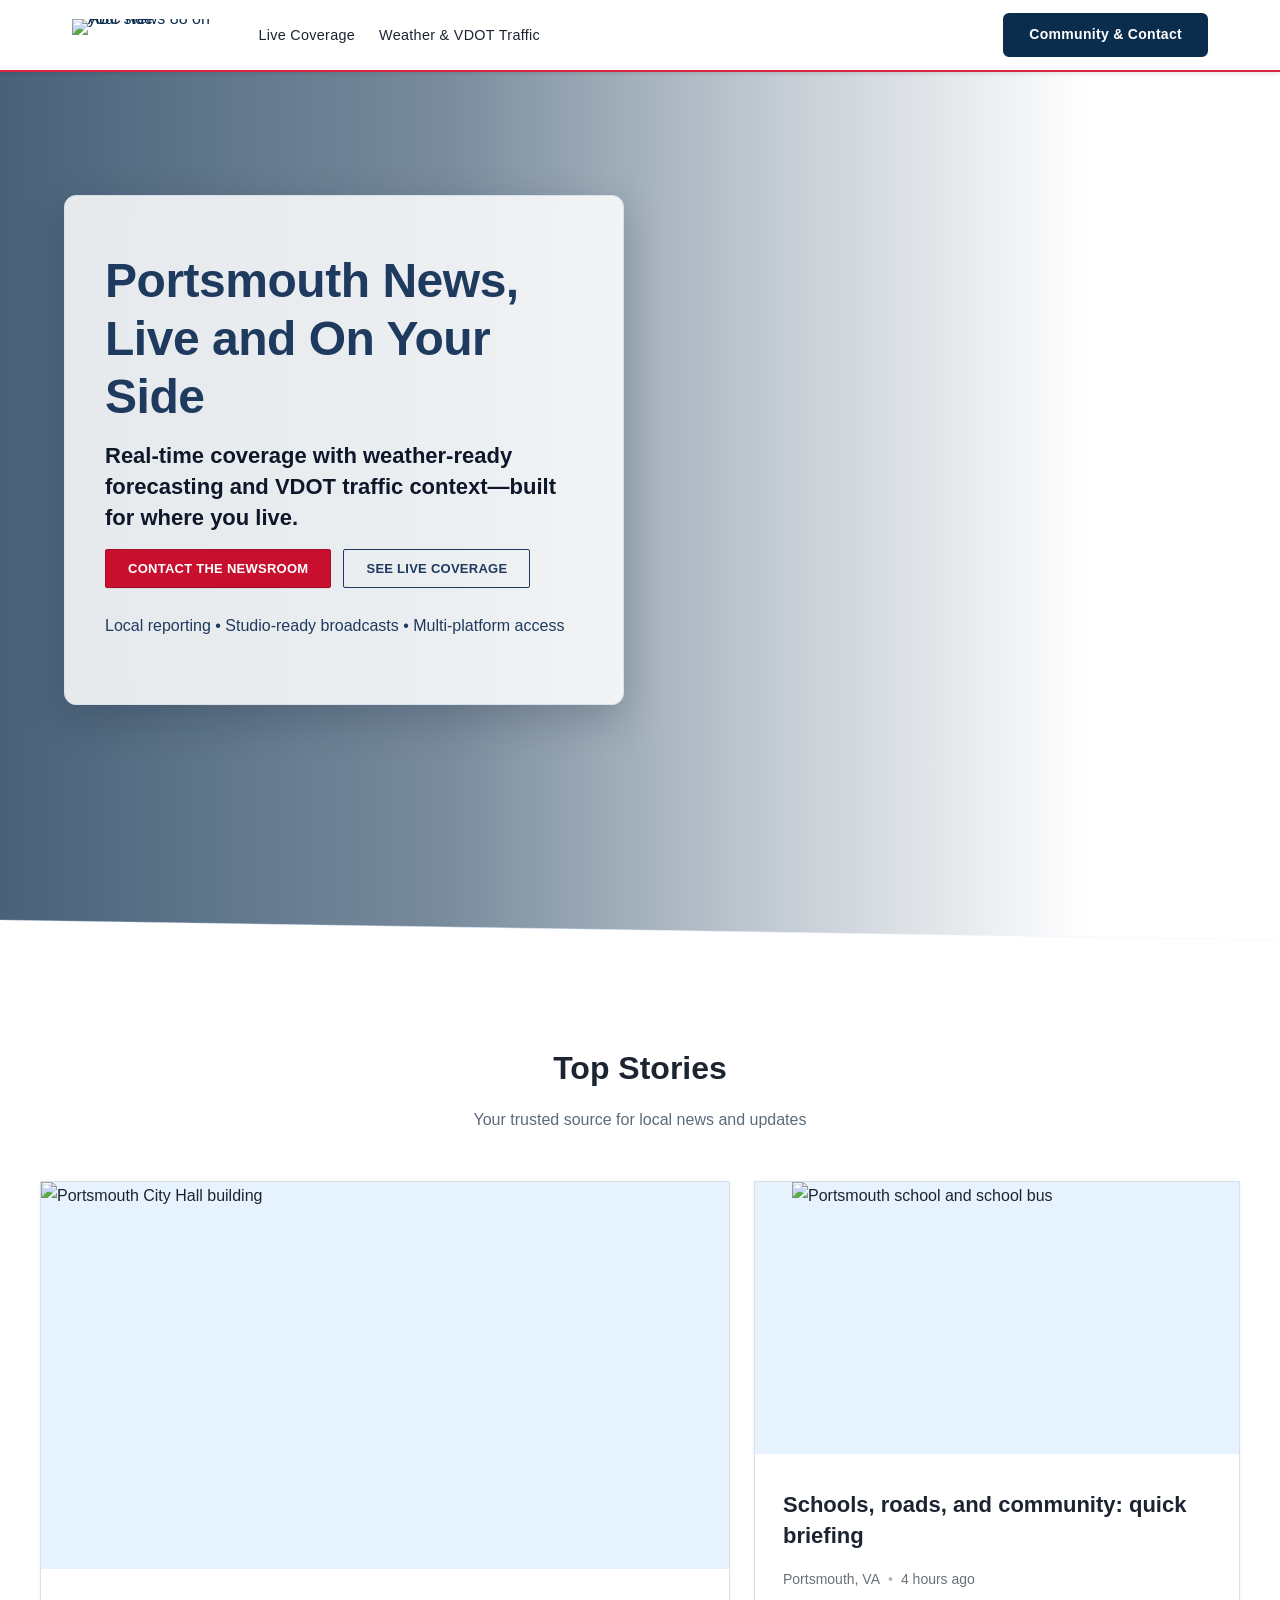
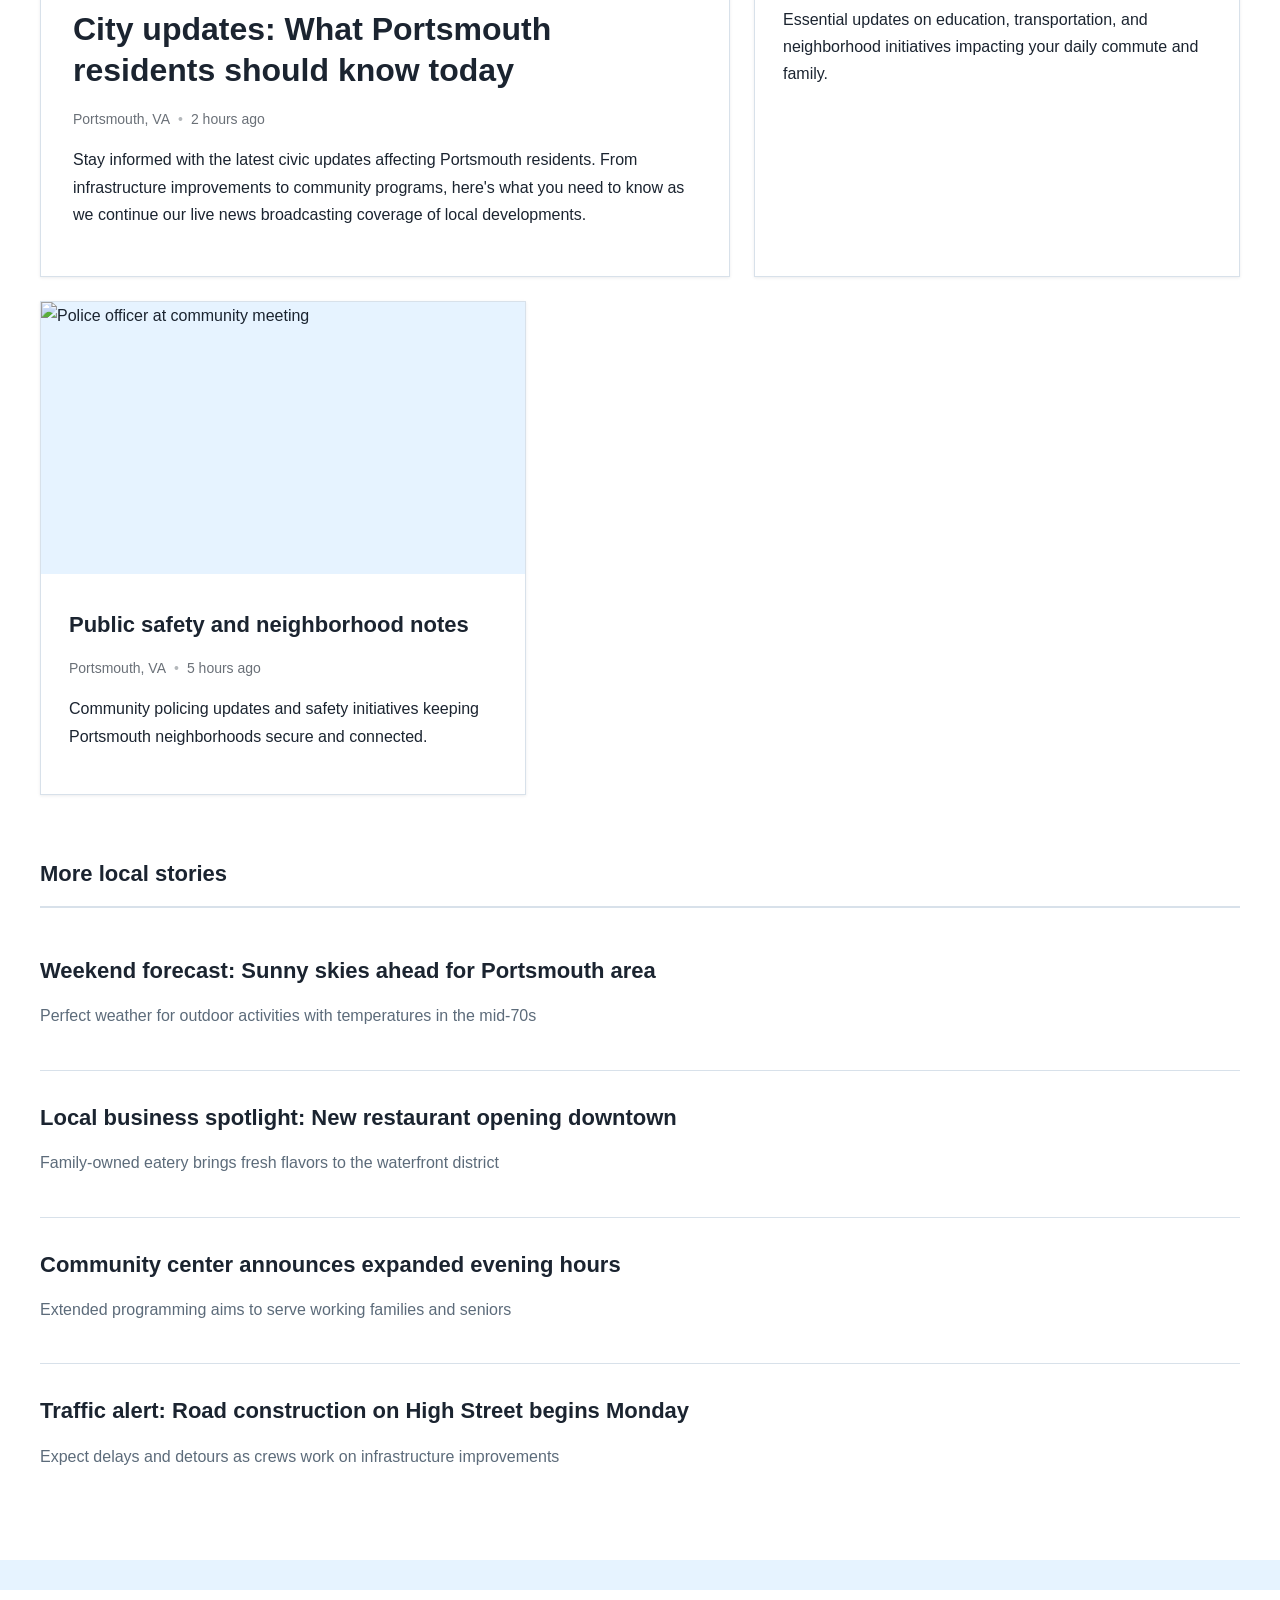
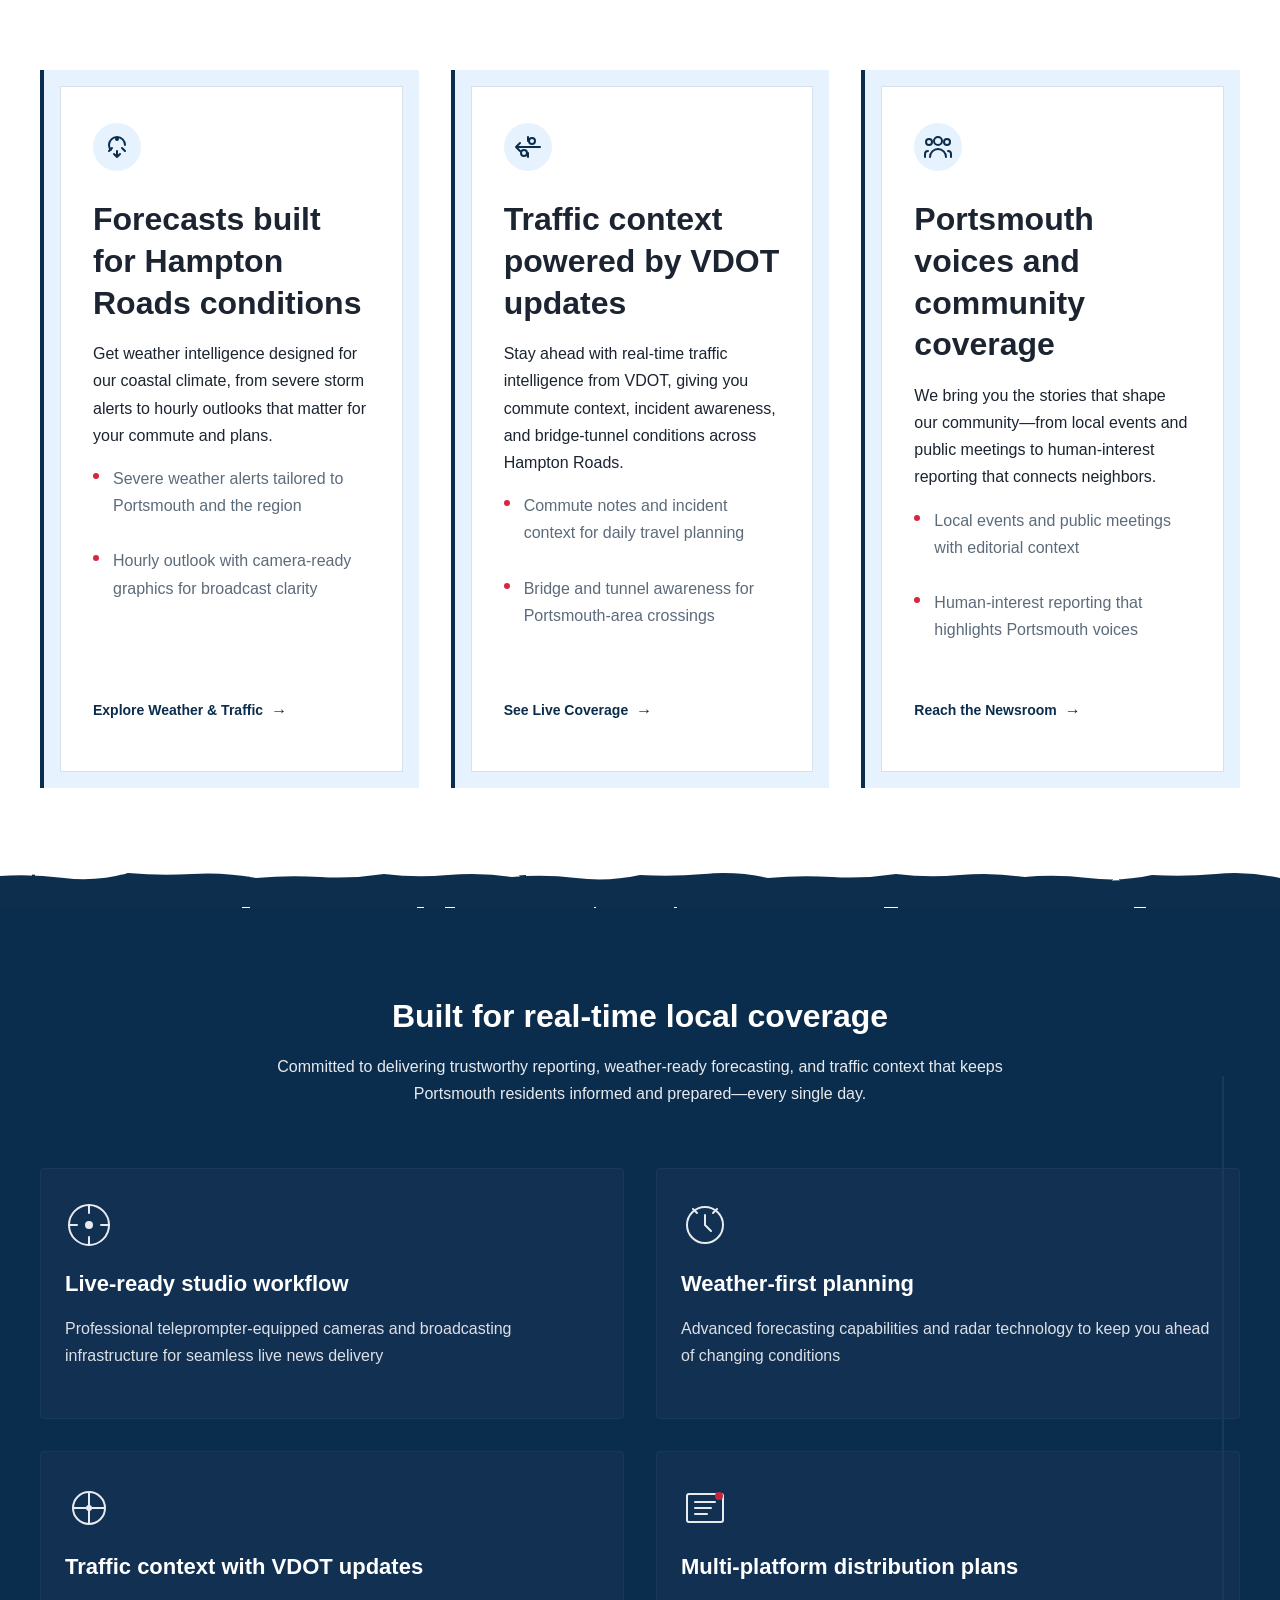
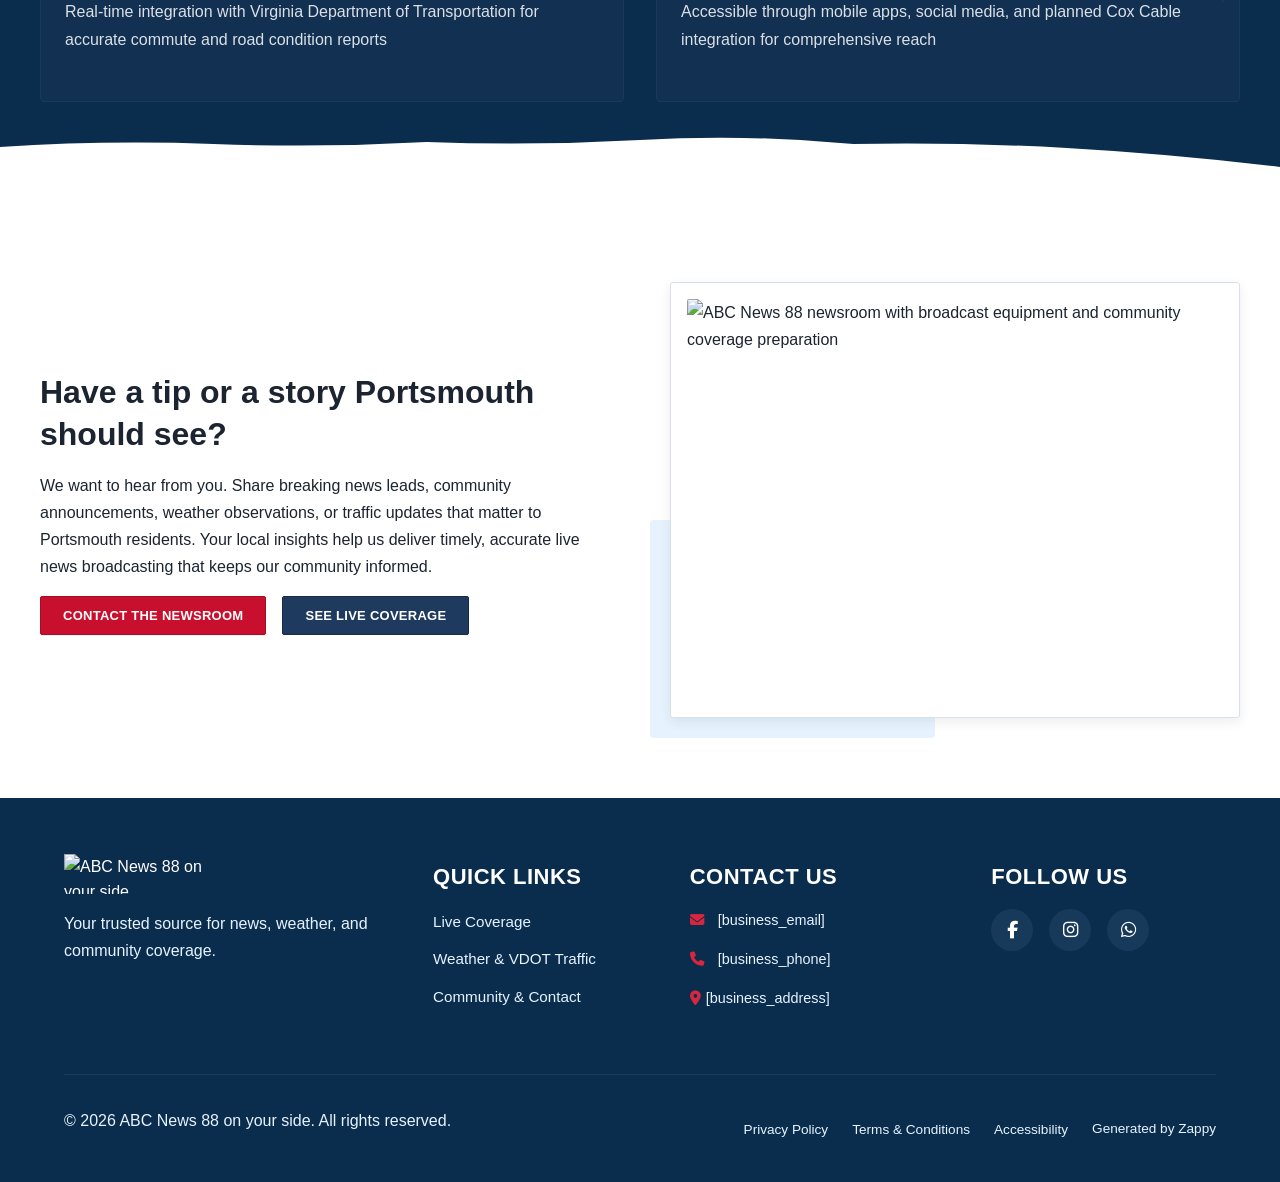
==== commit 708fb3b7: "Background sync: Progressive GitHub Sync" ====
--- a/public/index.html
+++ b/public/index.html
@@ -1 +1 @@
-<!doctype html><html dir="ltr" lang="en"><head><meta charset="UTF-8"><meta content="width=device-width,initial-scale=1" name="viewport"><meta content="index, follow" name="robots"><title>Portsmouth&#39;s Trusted Live News Broadcasting — ABC News 88 on your side</title><meta content="Stay informed with ABC News 88, Portsmouth Virginia&#39;s premier source for live news broadcasting, local weather radar, and VDOT traffic updates. Watch us on Cox Cable and mobile." name="description"><meta content="live news broadcasting, Portsmouth Virginia news, local weather radar, Cox Cable Portsmouth, real-time news coverage" name="keywords"><link href="/assets/favicon.ico" rel="icon" type="image/x-icon"><link href="/assets/favicon-16x16.png" rel="icon" type="image/png" sizes="16x16"><link href="/assets/favicon-32x32.png" rel="icon" type="image/png" sizes="32x32"><link href="/assets/favicon-48x48.png" rel="icon" type="image/png" sizes="48x48"><link href="/assets/favicon-192x192.png" rel="icon" type="image/png" sizes="192x192"><link href="/assets/favicon-512x512.png" rel="icon" type="image/png" sizes="512x512"><link href="/assets/apple-touch-icon.png" rel="apple-touch-icon"><script>!function(){"use strict";var t="82980bc3-ff59-4159-b98f-e0753e56028d",e="https://api.zappy5.com/api/analytics/track",a=18e5,n=2592e6,o=!0,i=!0,r=!0;var s=function(){var e="zappy_visitor_"+t,a=null;try{if(a=localStorage.getItem(e)){var o=JSON.parse(a),i=Date.now();if(i-o.created<n)return o.lastSeen=i,localStorage.setItem(e,JSON.stringify(o)),o.id}}catch(t){console.warn("Zappy Analytics: LocalStorage not available")}var r="zv_"+Date.now()+"_"+Math.random().toString(36).substr(2,9);try{localStorage.setItem(e,JSON.stringify({id:r,created:Date.now(),lastSeen:Date.now()}))}catch(t){}return r}(),c=function(){var e="zappy_session_"+t,n=null;try{if(n=sessionStorage.getItem(e)){var o=JSON.parse(n),i=Date.now();if(i-o.timestamp<a)return o.timestamp=i,sessionStorage.setItem(e,JSON.stringify(o)),o.id}}catch(t){console.warn("Zappy Analytics: SessionStorage not available")}var r="zs_"+Date.now()+"_"+Math.random().toString(36).substr(2,9);try{sessionStorage.setItem(e,JSON.stringify({id:r,timestamp:Date.now()}))}catch(t){}return r}();function l(a,n){n=n||{};var o={website_id:t,event_type:a,page_path:window.location.pathname,referrer:document.referrer||"direct",visitor_id:s,session_id:c,metadata:n};if(navigator.sendBeacon){var i=new Blob([JSON.stringify(o)],{type:"application/json"});navigator.sendBeacon(e,i)}else fetch(e,{method:"POST",headers:{"Content-Type":"application/json"},body:JSON.stringify(o),keepalive:!0}).catch(function(t){console.warn("Zappy Analytics: Failed to track event",t)})}o&&l("pageview",{title:document.title,url:window.location.href}),i&&document.addEventListener("click",function(t){var e=t.target;if("BUTTON"===e.tagName||e.closest("button")){var a="BUTTON"===e.tagName?e:e.closest("button");l("click",{element:"button",text:a.textContent.trim().substring(0,100),id:a.id||null,class:a.className||null})}else if("A"===e.tagName||e.closest("a")){var n="A"===e.tagName?e:e.closest("a");l("navigation",{element:"link",text:n.textContent.trim().substring(0,100),href:n.href,external:n.hostname!==window.location.hostname})}},!0),r&&document.addEventListener("submit",function(t){var e=t.target;l("form_submit",{form_id:e.id||null,form_name:e.name||null,form_action:e.action||null,form_method:e.method||"GET"})},!0);var d=Date.now();window.addEventListener("beforeunload",function(){l("page_unload",{time_on_page:Math.floor((Date.now()-d)/1e3),page_path:window.location.pathname})}),window.zappyAnalytics={track:l,getVisitorId:function(){return s},getSessionId:function(){return c}}}()</script><meta content="Portsmouth's Trusted Live News Broadcasting — ABC News 88 on your side" property="og:title"><meta content="Stay informed with ABC News 88, Portsmouth Virginia's premier source for live news broadcasting, local weather radar, and VDOT traffic updates. Watch us on Cox Cable and mobile." property="og:description"><meta content="website" property="og:type"><meta content="en_US" property="og:locale"><meta content="summary_large_image" name="twitter:card"><meta content="Portsmouth's Trusted Live News Broadcasting — ABC News 88 on your side" name="twitter:title"><meta content="Stay informed with ABC News 88, Portsmouth Virginia's premier source for live news broadcasting, local weather radar, and VDOT traffic updates. Watch us on Cox Cable and mobile." name="twitter:description"><link href="https://cdnjs.cloudflare.com/ajax/libs/font-awesome/6.4.0/css/all.min.css" rel="stylesheet"><link href="/assets/favicon.ico" rel="icon" type="image/x-icon"><link href="/assets/favicon-16x16.png" rel="icon" type="image/png" sizes="16x16"><link href="/assets/favicon-32x32.png" rel="icon" type="image/png" sizes="32x32"><link href="/assets/favicon-48x48.png" rel="icon" type="image/png" sizes="48x48"><link href="/assets/favicon-192x192.png" rel="icon" type="image/png" sizes="192x192"><link href="/assets/favicon-512x512.png" rel="icon" type="image/png" sizes="512x512"><link href="/assets/apple-touch-icon.png" rel="apple-touch-icon"><link href="https://cdn.jsdelivr.net/npm/vanilla-cookieconsent@3/dist/cookieconsent.css" rel="stylesheet"><script src="https://cdn.jsdelivr.net/npm/vanilla-cookieconsent@3/dist/cookieconsent.umd.js"></script><script src="https://cdn.jsdelivr.net/gh/mickidum/acc_toolbar/acctoolbar/acctoolbar.min.js"></script><link href="/styles.css" rel="stylesheet"><style id="zappy-dropdown-submenu-styles">#navMenu li:has(.sub-menu),.nav-menu li:has(.sub-menu),.navbar li:has(.sub-menu),nav li:has(.sub-menu){position:relative}#navMenu .sub-menu,.nav-menu .sub-menu,.navbar .sub-menu,nav .sub-menu{display:block!important;position:absolute!important;top:100%;left:0;min-width:220px;background:#fff;border-radius:8px;box-shadow:0 8px 25px rgba(0,0,0,.15);padding:8px 0;opacity:0;visibility:hidden;transform:translateY(10px);transition:all .3s ease;z-index:1000;list-style:none;pointer-events:none}#navMenu li:hover>.sub-menu,.nav-menu li:hover>.sub-menu,.navbar li:hover>.sub-menu,nav li:hover>.sub-menu{opacity:1!important;visibility:visible!important;transform:translateY(0)!important;pointer-events:auto!important}.sub-menu li{list-style:none;margin:0;padding:0}.sub-menu a{display:block!important;padding:10px 16px!important;color:#333!important;font-weight:500;text-decoration:none;white-space:nowrap;transition:background-color .2s}.sub-menu a:hover{background-color:#f5f5f5}[dir=rtl] .nav-menu .sub-menu,[dir=rtl] .navbar .sub-menu,[dir=rtl] nav .sub-menu,html[lang=ar] .nav-menu .sub-menu,html[lang=ar] .navbar .sub-menu,html[lang=ar] nav .sub-menu,html[lang=he] .nav-menu .sub-menu,html[lang=he] .navbar .sub-menu,html[lang=he] nav .sub-menu{left:auto!important;right:0!important}.sub-menu:empty,.sub-menu:not(:has(li)),.sub-menu:not(:has(li:not(.zappy-hidden-menu-item))){display:none!important;opacity:0!important;visibility:hidden!important;pointer-events:none!important}li:has(.menu-group-title):hover>.sub-menu{opacity:1!important;visibility:visible!important;transform:translateY(0)!important;pointer-events:auto!important}#navMenu>li>.menu-group-title,.nav-menu>li>.menu-group-title{display:inline-block;padding:.5rem 1rem;cursor:default;user-select:none}@media (max-width:768px){#navMenu .sub-menu,.nav-menu .sub-menu,.navbar .sub-menu,nav .sub-menu{position:static!important;transform:none!important;box-shadow:none!important;background:0 0!important;max-height:0;overflow:hidden;opacity:0;visibility:hidden;transition:max-height .3s ease,opacity .3s ease;padding:0!important;border-radius:0!important}.sub-menu.mobile-expanded{max-height:500px!important;opacity:1!important;visibility:visible!important;padding:8px 0 8px 16px!important}[dir=rtl] .sub-menu.mobile-expanded,html[lang=he] .sub-menu.mobile-expanded{padding:8px 16px 8px 0!important}#navMenu li:hover>.sub-menu,.nav-menu li:hover>.sub-menu,.navbar li:hover>.sub-menu,nav li:hover>.sub-menu{opacity:0;visibility:hidden;pointer-events:none}#navMenu li>.sub-menu.mobile-expanded,.nav-menu li>.sub-menu.mobile-expanded,.navbar li>.sub-menu.mobile-expanded,nav li>.sub-menu.mobile-expanded{opacity:1!important;visibility:visible!important;pointer-events:auto!important}#navMenu li:has(.sub-menu),.nav-menu li:has(.sub-menu),.navbar li:has(.sub-menu),nav li:has(.sub-menu){display:flex!important;flex-wrap:wrap!important;align-items:center!important;position:relative!important;min-height:44px!important}#navMenu li:has(.sub-menu)>a,.nav-menu li:has(.sub-menu)>a,.navbar li:has(.sub-menu)>a,nav li:has(.sub-menu)>a{flex:1!important;min-width:0!important}#navMenu li:has(.sub-menu)>.menu-group-title,.nav-menu li:has(.sub-menu)>.menu-group-title,.navbar li:has(.sub-menu)>.menu-group-title,nav li:has(.sub-menu)>.menu-group-title{flex:1!important;min-width:0!important;padding:0!important;line-height:inherit!important}#navMenu li:has(.sub-menu)>.sub-menu,.nav-menu li:has(.sub-menu)>.sub-menu,.navbar li:has(.sub-menu)>.sub-menu,nav li:has(.sub-menu)>.sub-menu{flex-basis:100%!important;width:100%!important}#navMenu li:has(.sub-menu)>a [class*=arrow],#navMenu li:has(.sub-menu)>a [class*=chevron],.nav-menu li:has(.sub-menu)>a .fa-angle-down,.nav-menu li:has(.sub-menu)>a .fa-chevron-down,.nav-menu li:has(.sub-menu)>a [class*=arrow],.nav-menu li:has(.sub-menu)>a [class*=chevron],nav li:has(.sub-menu)>a [class*=arrow],nav li:has(.sub-menu)>a [class*=chevron]{display:none!important;visibility:hidden!important}.mobile-submenu-toggle{display:flex!important;align-items:center!important;justify-content:center!important;width:44px!important;height:auto!important;background:0 0!important;border:none!important;cursor:pointer!important;color:var(--text-dark)!important;position:static!important;flex-shrink:0!important;align-self:stretch!important;z-index:2!important;padding:0!important;margin:0!important}.mobile-submenu-toggle::after{content:''!important;width:0!important;height:0!important;border-left:6px solid transparent!important;border-right:6px solid transparent!important;border-top:7px solid currentColor!important;transition:transform .3s ease!important}.mobile-submenu-toggle.expanded::after{transform:rotate(180deg)!important}.sub-menu a{padding:10px 0!important;display:block!important;color:var(--text-dark)!important}.navbar .sub-menu li a,.zappy-products-dropdown .sub-menu a,nav.navbar .sub-menu li a{color:var(--text-dark)!important}}@media (min-width:769px){.mobile-submenu-toggle{display:none!important}}</style><style id="zappy-widget-visibility">#mic-access-tool-box,#mic-access-tool-general-button,#mic-init-access-tool #mic-access-tool-box,#mic-init-access-tool #mic-access-tool-general-button,#mic-init-access-tool .mic-access-tool-general-button,._access-icon,._access-menu,.mic-access-tool-box,.mic-access-tool-general-button,div[id*=mic-access-tool-box]{display:none!important;visibility:hidden!important;opacity:0!important;pointer-events:none!important}</style></head><body><nav class="navbar"><button aria-label="Menu" class="mobile-toggle" id="mobileToggle"><svg viewbox="0 0 24 24" fill="none" height="24" width="24" class="hamburger-icon"><path d="M3 12h18M3 6h18M3 18h18" stroke="currentColor" stroke-width="2" stroke-linecap="round"></path></svg><svg viewbox="0 0 24 24" fill="none" height="24" width="24" class="close-icon" style="display:none"><path d="M18 6L6 18M6 6l12 12" stroke="currentColor" stroke-width="2" stroke-linecap="round"></path></svg></button><button aria-label="Call" class="phone-header-btn"><svg viewbox="0 0 24 24" fill="currentColor" height="20" width="20"><path d="M22 16.92v3a2 2 0 0 1-2.18 2 19.79 19.79 0 0 1-8.63-3.07 19.5 19.5 0 0 1-6-6 19.79 19.79 0 0 1-3.07-8.67A2 2 0 0 1 4.11 2h3a2 2 0 0 1 2 1.72 12.84 12.84 0 0 0 .7 2.81 2 2 0 0 1-.45 2.11L8.09 9.91a16 16 0 0 0 6 6l1.27-1.27a2 2 0 0 1 2.11-.45 12.84 12.84 0 0 0 2.81.7A2 2 0 0 1 22 16.92z"></path></svg></button><div class="nav-container"><div class="nav-brand"><a href="/" class="logo-link"><img alt="ABC News 88 on your side" src="/assets/business-logo.webp" class="logo"></a></div><ul class="nav-menu" id="navMenu"><li><a href="/live">Live Coverage</a></li><li><a href="/weather-traffic">Weather &amp; VDOT Traffic</a></li></ul><div class="nav-cta-container"><a href="/contact" class="nav-cta-btn">Community &amp; Contact</a></div></div></nav><main><section class="home-hero-section" data-layout-spec="Home-hero" data-hero-type="fullscreen-scrim"><div class="home-hero-section__bg-wrapper"><img alt="Portsmouth waterfront skyline with broadcast camera operator" src="/assets/site-home-hero-bg.webp" data-context="Bright daytime Portsmouth Virginia waterfront skyline with modern buildings reflecting on calm water, soft focus camera operator silhouette on right edge, professional broadcast feel, clear blue sky, vibrant and welcoming atmosphere" data-placeholder="home-hero-bg" height="1080" width="1920" class="home-hero-section__bg-image" data-hero-bg="true" data-preserve-bg="0"></div><div class="home-hero-section__scrim" aria-hidden="true"></div><div class="home-hero-section__content-wrapper"><div class="home-hero-section__overlay-card"><h1 class="home-hero-section__headline">Portsmouth News, Live and On Your Side</h1><h3 class="home-hero-section__subheadline">Real-time coverage with weather-ready forecasting and VDOT traffic context—built for where you live.</h3><div class="home-hero-section__cta-group"><a href="/contact" class="home-hero-section__btn home-hero-section__btn--primary">Contact the Newsroom</a><a href="/live" class="home-hero-section__btn home-hero-section__btn--secondary">See Live Coverage</a></div><p class="home-hero-section__credibility">Local reporting • Studio-ready broadcasts • Multi-platform access</p></div></div><div class="home-hero-section__divider-wrapper"><svg viewbox="0 0 1200 60" xmlns="http://www.w3.org/2000/svg" preserveaspectratio="none" aria-hidden="true" data-no-icon-edit="true"><defs><linearGradient id="home-hero-divider-gradient" x1="0%" x2="100%" y1="0%" y2="0%"><stop offset="0%" style="stop-color:#E6F3FF;stop-opacity:0.3"></stop><stop offset="50%" style="stop-color:#E6F3FF;stop-opacity:0.6"></stop><stop offset="100%" style="stop-color:#E6F3FF;stop-opacity:0.3"></stop></linearGradient></defs><path d="M0,60 L0,20 L1200,40 L1200,60 Z" fill="var(--bg-light)"></path><line stroke="url(#home-hero-divider-gradient)" stroke-width="1" x1="0" x2="1200" y1="20" y2="40"></line></svg></div></section><section class="home-top-stories-section" data-layout-spec="Home-top-stories"><div class="home-top-stories-container"><div class="home-top-stories-header"><h2>Top Stories</h2><p class="home-top-stories-subheading">Your trusted source for local news and updates</p></div><div class="home-top-stories-grid"><article class="home-top-stories-card home-top-stories-card-featured"><div class="home-top-stories-card-image-wrapper"><img alt="Portsmouth City Hall building" src="/assets/site-home-top-stories-image-1.webp" data-context="Modern Portsmouth Virginia city hall building with American flag during daytime, professional news photography style showing civic architecture and local government building for broadcast news story" data-placeholder="home-top-stories-image-1" height="473" width="840"></div><div class="home-top-stories-card-content"><h2 class="home-top-stories-card-title">City updates: What Portsmouth residents should know today</h2><div class="home-top-stories-card-meta"><span class="home-top-stories-card-location">Portsmouth, VA</span><span class="home-top-stories-card-separator">•</span><span class="home-top-stories-card-time">2 hours ago</span></div><p class="home-top-stories-card-summary">Stay informed with the latest civic updates affecting Portsmouth residents. From infrastructure improvements to community programs, here's what you need to know as we continue our live news broadcasting coverage of local developments.</p></div></article><article class="home-top-stories-card home-top-stories-card-secondary"><div class="home-top-stories-card-image-wrapper"><img alt="Portsmouth school and school bus" src="data:image/svg+xml,%3Csvg xmlns='http://www.w3.org/2000/svg' width='600' height='338'%3E%3Cdefs%3E%3ClinearGradient id='grad' x1='0%25' y1='0%25' x2='100%25' y2='100%25'%3E%3Cstop offset='0%25' style='stop-color:%23FF0083;stop-opacity:1' /%3E%3Cstop offset='100%25' style='stop-color:%23FF008320;stop-opacity:1' /%3E%3C/linearGradient%3E%3C/defs%3E%3Crect width='100%25' height='100%25' fill='url(%23grad)'/%3E%3Ctext x='50%25' y='50%25' font-family='Arial, sans-serif' font-size='18' fill='white' text-anchor='middle' dy='.3em' font-weight='500'%3EPortsmouth%20school%20and%20school%20bus%3C/text%3E%3C/svg%3E" data-context="Portsmouth Virginia school building exterior with students boarding yellow school bus, bright morning light, local news broadcast photography showing education and transportation" data-placeholder="home-top-stories-image-2" height="338" width="600"></div><div class="home-top-stories-card-content"><h3 class="home-top-stories-card-title">Schools, roads, and community: quick briefing</h3><div class="home-top-stories-card-meta"><span class="home-top-stories-card-location">Portsmouth, VA</span><span class="home-top-stories-card-separator">•</span><span class="home-top-stories-card-time">4 hours ago</span></div><p class="home-top-stories-card-summary">Essential updates on education, transportation, and neighborhood initiatives impacting your daily commute and family.</p></div></article><article class="home-top-stories-card home-top-stories-card-secondary"><div class="home-top-stories-card-image-wrapper"><img alt="Police officer at community meeting" src="/assets/site-home-top-stories-image-3.webp" data-context="Portsmouth Virginia police officer talking with community members at neighborhood watch meeting, friendly interaction, local public safety news broadcast photography" data-placeholder="home-top-stories-image-3" height="338" width="600"></div><div class="home-top-stories-card-content"><h3 class="home-top-stories-card-title">Public safety and neighborhood notes</h3><div class="home-top-stories-card-meta"><span class="home-top-stories-card-location">Portsmouth, VA</span><span class="home-top-stories-card-separator">•</span><span class="home-top-stories-card-time">5 hours ago</span></div><p class="home-top-stories-card-summary">Community policing updates and safety initiatives keeping Portsmouth neighborhoods secure and connected.</p></div></article></div><div class="home-top-stories-more-section"><h3 class="home-top-stories-more-title">More local stories</h3><div class="home-top-stories-more-list"><article class="home-top-stories-more-item"><h3 class="home-top-stories-more-item-title">Weekend forecast: Sunny skies ahead for Portsmouth area</h3><p class="home-top-stories-more-item-summary">Perfect weather for outdoor activities with temperatures in the mid-70s</p></article><article class="home-top-stories-more-item"><h3 class="home-top-stories-more-item-title">Local business spotlight: New restaurant opening downtown</h3><p class="home-top-stories-more-item-summary">Family-owned eatery brings fresh flavors to the waterfront district</p></article><article class="home-top-stories-more-item"><h3 class="home-top-stories-more-item-title">Community center announces expanded evening hours</h3><p class="home-top-stories-more-item-summary">Extended programming aims to serve working families and seniors</p></article><article class="home-top-stories-more-item"><h3 class="home-top-stories-more-item-title">Traffic alert: Road construction on High Street begins Monday</h3><p class="home-top-stories-more-item-summary">Expect delays and detours as crews work on infrastructure improvements</p></article></div></div></div><div class="home-top-stories-divider-wrapper"><svg viewbox="0 0 1200 60" xmlns="http://www.w3.org/2000/svg" preserveaspectratio="none" aria-hidden="true" data-no-icon-edit="true"><path d="M0,60 L0,30 L580,30 Q590,26 600,30 L620,30 Q630,34 640,30 L1200,30 L1200,60 Z" fill="var(--bg-light)"></path><rect fill="var(--secondary)" height="30" width="1200" x="0" y="30"></rect></svg></div></section><section class="home-coverage-blocks-section" data-layout-spec="Home-coverage-blocks"><div class="home-coverage-blocks-container"><div class="home-coverage-blocks-grid"><article class="coverage-block"><div class="coverage-block-accent-bar"></div><div class="coverage-block-content"><div class="coverage-block-icon-wrapper"><svg viewbox="0 0 32 32" xmlns="http://www.w3.org/2000/svg" data-element-type="icon" data-icon-type="svg" fill="none" height="32" width="32"><path d="M24 14C24 9.58172 20.4183 6 16 6C11.5817 6 8 9.58172 8 14C8 15.8487 8.63214 17.5501 9.69679 18.8906" stroke="currentColor" stroke-width="2" stroke-linecap="round"></path><circle cx="16" cy="8" r="2" fill="currentColor"></circle><path d="M16 20L16 26M13 23L16 26L19 23" stroke="currentColor" stroke-width="2" stroke-linecap="round" stroke-linejoin="round"></path><path d="M11 17L8 20M21 17L24 20" stroke="currentColor" stroke-width="2" stroke-linecap="round"></path></svg></div><h2>Forecasts built for Hampton Roads conditions</h2><p>Get weather intelligence designed for our coastal climate, from severe storm alerts to hourly outlooks that matter for your commute and plans.</p><div class="coverage-block-features"><p class="coverage-feature-item">Severe weather alerts tailored to Portsmouth and the region</p><p class="coverage-feature-item">Hourly outlook with camera-ready graphics for broadcast clarity</p></div><a href="/weather-traffic" class="coverage-block-cta">Explore Weather &amp; Traffic</a></div></article><article class="coverage-block"><div class="coverage-block-accent-bar"></div><div class="coverage-block-content"><div class="coverage-block-icon-wrapper"><svg viewbox="0 0 32 32" xmlns="http://www.w3.org/2000/svg" data-element-type="icon" data-icon-type="svg" fill="none" height="32" width="32"><path d="M4 16H28M4 16L8 12M4 16L8 20" stroke="currentColor" stroke-width="2" stroke-linecap="round" stroke-linejoin="round"></path><circle cx="20" cy="10" r="3" stroke="currentColor" stroke-width="2"></circle><circle cx="12" cy="22" r="3" stroke="currentColor" stroke-width="2"></circle><path d="M16 6V10M16 22V26" stroke="currentColor" stroke-width="2" stroke-linecap="round"></path></svg></div><h2>Traffic context powered by VDOT updates</h2><p>Stay ahead with real-time traffic intelligence from VDOT, giving you commute context, incident awareness, and bridge-tunnel conditions across Hampton Roads.</p><div class="coverage-block-features"><p class="coverage-feature-item">Commute notes and incident context for daily travel planning</p><p class="coverage-feature-item">Bridge and tunnel awareness for Portsmouth-area crossings</p></div><a href="/live" class="coverage-block-cta">See Live Coverage</a></div></article><article class="coverage-block"><div class="coverage-block-accent-bar"></div><div class="coverage-block-content"><div class="coverage-block-icon-wrapper"><svg viewbox="0 0 32 32" xmlns="http://www.w3.org/2000/svg" data-element-type="icon" data-icon-type="svg" fill="none" height="32" width="32"><circle cx="16" cy="10" r="4" stroke="currentColor" stroke-width="2"></circle><path d="M8 26C8 21.5817 11.5817 18 16 18C20.4183 18 24 21.5817 24 26" stroke="currentColor" stroke-width="2" stroke-linecap="round"></path><circle cx="25" cy="11" r="3" stroke="currentColor" stroke-width="2"></circle><circle cx="7" cy="11" r="3" stroke="currentColor" stroke-width="2"></circle><path d="M26 20C27.6569 20 29 21.3431 29 23V26M6 20C4.34315 20 3 21.3431 3 23V26" stroke="currentColor" stroke-width="2" stroke-linecap="round"></path></svg></div><h2>Portsmouth voices and community coverage</h2><p>We bring you the stories that shape our community—from local events and public meetings to human-interest reporting that connects neighbors.</p><div class="coverage-block-features"><p class="coverage-feature-item">Local events and public meetings with editorial context</p><p class="coverage-feature-item">Human-interest reporting that highlights Portsmouth voices</p></div><a href="/contact" class="coverage-block-cta">Reach the Newsroom</a></div></article></div></div><div class="home-coverage-blocks-divider-wrapper"><svg viewbox="0 0 1200 60" xmlns="http://www.w3.org/2000/svg" preserveaspectratio="none" aria-hidden="true" data-no-icon-edit="true"><defs><filter height="200%" id="coverage-torn-texture" width="200%" x="-50%" y="-50%"><feTurbulence basefrequency="0.04" numoctaves="3" result="noise" type="fractalNoise"></feTurbulence><feDisplacementMap in="SourceGraphic" in2="noise" scale="2" xchannelselector="R" ychannelselector="G"></feDisplacementMap></filter></defs><path d="M0,60 L0,28 Q30,26 60,30 T120,25 Q150,28 180,26 T240,30 Q270,27 300,29 T360,26 Q390,30 420,27 T480,29 Q510,26 540,30 T600,27 Q630,29 660,26 T720,30 Q750,27 780,29 T840,26 Q870,30 900,27 T960,29 Q990,26 1020,30 T1080,27 Q1110,29 1140,26 T1200,30 L1200,60 Z" fill="var(--bg-dark)" filter="url(#coverage-torn-texture)"></path></svg></div></section><section class="home-stats-section" data-layout-spec="Home-stats"><div class="home-stats-container"><div class="home-stats-title-area"><h2>Built for real-time local coverage</h2><p>Committed to delivering trustworthy reporting, weather-ready forecasting, and traffic context that keeps Portsmouth residents informed and prepared—every single day.</p></div><div class="home-stats-grid"><div class="home-stats-card"><div class="home-stats-icon"><svg viewbox="0 0 48 48" xmlns="http://www.w3.org/2000/svg" data-element-type="icon" data-icon-type="svg" fill="none" height="48" width="48"><circle cx="24" cy="24" r="20" fill="none" stroke="currentColor" stroke-width="2"></circle><circle cx="24" cy="24" r="4" fill="currentColor"></circle><path d="M24 4v8M24 36v8M4 24h8M36 24h8" stroke="currentColor" stroke-width="2" stroke-linecap="round"></path></svg></div><h3>Live-ready studio workflow</h3><p>Professional teleprompter-equipped cameras and broadcasting infrastructure for seamless live news delivery</p></div><div class="home-stats-card"><div class="home-stats-icon"><svg viewbox="0 0 48 48" xmlns="http://www.w3.org/2000/svg" data-element-type="icon" data-icon-type="svg" fill="none" height="48" width="48"><path d="M24 6C14.059 6 6 14.059 6 24s8.059 18 18 18 18-8.059 18-18S33.941 6 24 6z" stroke="currentColor" stroke-width="2" fill="none"></path><path d="M24 14v10l6 6" stroke="currentColor" stroke-width="2" stroke-linecap="round" stroke-linejoin="round"></path><path d="M12 8l4 4M36 8l-4 4" stroke="currentColor" stroke-width="2" stroke-linecap="round"></path></svg></div><h3>Weather-first planning</h3><p>Advanced forecasting capabilities and radar technology to keep you ahead of changing conditions</p></div><div class="home-stats-card"><div class="home-stats-icon"><svg viewbox="0 0 48 48" xmlns="http://www.w3.org/2000/svg" data-element-type="icon" data-icon-type="svg" fill="none" height="48" width="48"><path d="M8 24h32M8 24c0-8.837 7.163-16 16-16s16 7.163 16 16M8 24c0 8.837 7.163 16 16 16s16-7.163 16-16" stroke="currentColor" stroke-width="2" fill="none"></path><path d="M24 8v32" stroke="currentColor" stroke-width="2"></path><circle cx="24" cy="24" r="3" fill="currentColor"></circle></svg></div><h3>Traffic context with VDOT updates</h3><p>Real-time integration with Virginia Department of Transportation for accurate commute and road condition reports</p></div><div class="home-stats-card"><div class="home-stats-icon"><svg viewbox="0 0 48 48" xmlns="http://www.w3.org/2000/svg" data-element-type="icon" data-icon-type="svg" fill="none" height="48" width="48"><rect fill="none" height="28" width="36" x="6" y="10" rx="2" stroke="currentColor" stroke-width="2"></rect><path d="M14 18h20M14 24h16M14 30h12" stroke="currentColor" stroke-width="2" stroke-linecap="round"></path><circle cx="38" cy="12" r="4" fill="var(--accent)"></circle></svg></div><h3>Multi-platform distribution plans</h3><p>Accessible through mobile apps, social media, and planned Cox Cable integration for comprehensive reach</p></div></div><div class="home-stats-signal-line" aria-hidden="true"><svg viewbox="0 0 2 600" xmlns="http://www.w3.org/2000/svg" preserveaspectratio="none"><line stroke="var(--border-dark)" stroke-width="2" x1="1" x2="1" y1="0" y2="600"></line><circle cx="1" cy="75" r="4" fill="var(--border-dark)"></circle><circle cx="1" cy="225" r="4" fill="var(--border-dark)"></circle><circle cx="1" cy="375" r="4" fill="var(--border-dark)"></circle><circle cx="1" cy="525" r="4" fill="var(--border-dark)"></circle></svg></div></div><div class="home-stats-divider-wrapper"><svg viewbox="0 0 1200 80" xmlns="http://www.w3.org/2000/svg" preserveaspectratio="none" aria-hidden="true" data-no-icon-edit="true"><defs><linearGradient id="waveGradient" x1="0%" x2="100%" y1="0%" y2="0%"><stop offset="0%" style="stop-color:#0B2D4D;stop-opacity:1"></stop><stop offset="50%" style="stop-color:#1F3A5F;stop-opacity:1"></stop><stop offset="100%" style="stop-color:#FFFFFF;stop-opacity:1"></stop></linearGradient></defs><path d="M0,80 L0,25 Q100,18 200,22 T400,20 Q500,24 600,18 T800,22 Q900,20 1000,26 T1200,45 L1200,80 Z" fill="#FFFFFF"></path></svg></div></section><section class="home-cta-section" data-layout-spec="Home-cta"><div class="home-cta-container"><div class="home-cta-content"><h2>Have a tip or a story Portsmouth should see?</h2><p>We want to hear from you. Share breaking news leads, community announcements, weather observations, or traffic updates that matter to Portsmouth residents. Your local insights help us deliver timely, accurate live news broadcasting that keeps our community informed.</p><div class="home-cta-buttons"><a href="/contact" class="btn-primary">Contact the Newsroom</a><a href="/live" class="btn-secondary">See Live Coverage</a></div></div><div class="home-cta-image-wrapper"><div class="home-cta-backplate"></div><div class="home-cta-image-frame"><img alt="ABC News 88 newsroom with broadcast equipment and community coverage preparation" src="/assets/site-home-cta-image-1.webp" data-context="Professional newsroom environment for ABC News 88 Portsmouth Virginia local news station, showing broadcast cameras, teleprompter equipment, news desk with monitors displaying weather radar and traffic maps, warm professional lighting, community-focused atmosphere, modern broadcasting technology, editorial workspace with journalists preparing live coverage" data-placeholder="home-cta-image-1" height="450" width="600"></div></div></div></section></main><footer class="site-footer"><div class="footer-container"><div class="footer-top"><div class="footer-column footer-about"><img alt="ABC News 88 on your side" src="/assets/business-logo.webp" class="logo"><p class="footer-tagline">Your trusted source for news, weather, and community coverage.</p></div><div class="footer-column footer-links"><h3 class="footer-heading">Quick Links</h3><ul class="footer-nav"><li><a href="/live">Live Coverage</a></li><li><a href="/weather-traffic">Weather &amp; VDOT Traffic</a></li><li><a href="/contact">Community &amp; Contact</a></li></ul></div><div class="footer-column footer-contact"><h3 class="footer-heading">Contact Us</h3><ul class="contact-list"><li><i class="fas fa-envelope"></i><a href="mailto:[business_email]">[business_email]</a></li><li><i class="fas fa-phone"></i><a href="tel:[business_phone]">[business_phone]</a></li><li><a href="/"><i class="fas fa-map-marker-alt"></i><span>[business_address]</span></a></li></ul></div><div class="footer-column footer-social"><h3 class="footer-heading">Follow Us</h3><div class="social-links"><a href="[facebook_handle]" aria-label="Facebook"><i class="fab fa-facebook-f"></i></a><a href="[instagram_handle]" aria-label="Instagram"><i class="fab fa-instagram"></i></a><a href="[whatsapp_handle]" aria-label="WhatsApp"><i class="fab fa-whatsapp"></i></a></div></div></div><div class="footer-bottom"><div class="footer-bottom-left"><p class="copyright">© 2026 ABC News 88 on your side. All rights reserved.</p></div><div class="footer-bottom-right"><ul class="legal-links"><li><a href="/privacy">Privacy Policy</a></li><li><a href="/terms">Terms &amp; Conditions</a></li><li><a href="/accessibility">Accessibility</a></li></ul><a href="https://zappy5.com" class="zappy-attribution" target="_blank">Generated by Zappy</a></div></div></div></footer><a href="https://wa.me/[whatsapp_handle]" class="whatsapp-float" aria-label="WhatsApp"><i class="fab fa-whatsapp"></i></a><div data-integration="accessibility:toolbar"></div><script src="/script.js"></script><script id="zappy-mobile-submenu-script">!function(){function e(){if(window.innerWidth>768)return document.querySelectorAll(".mobile-submenu-toggle").forEach(function(e){e.remove()}),void document.querySelectorAll(".sub-menu.mobile-expanded").forEach(function(e){e.classList.remove("mobile-expanded")});document.querySelectorAll(".nav-menu li:has(.sub-menu), nav li:has(.sub-menu), .navbar li:has(.sub-menu), #navMenu li:has(.sub-menu)").forEach(function(e){if(!e.querySelector(".mobile-submenu-toggle")){var t=e.querySelector(".sub-menu"),n=e.querySelector(":scope > a");if(t&&n){var o=document.createElement("button");o.className="mobile-submenu-toggle",o.setAttribute("aria-label","Toggle submenu"),o.setAttribute("type","button"),n.insertAdjacentElement("afterend",o),o.addEventListener("click",function(e){e.preventDefault(),e.stopPropagation(),document.querySelectorAll(".sub-menu.mobile-expanded").forEach(function(e){if(e!==t){e.classList.remove("mobile-expanded");var n=e.parentElement.querySelector(".mobile-submenu-toggle");n&&n.classList.remove("expanded")}}),t.classList.toggle("mobile-expanded"),o.classList.toggle("expanded")})}}})}var t;"loading"===document.readyState?document.addEventListener("DOMContentLoaded",e):e(),window.addEventListener("resize",function(){clearTimeout(t),t=setTimeout(e,250)});var n=new MutationObserver(function(t){t.forEach(function(t){if("attributes"===t.type){var n=t.target;n.classList&&(n.classList.contains("active")||n.classList.contains("open"))&&setTimeout(e,100)}})});setTimeout(function(){document.querySelectorAll(".mobile-menu, .nav-menu, #navMenu, nav").forEach(function(e){n.observe(e,{attributes:!0,attributeFilter:["class","style"]})})},500)}()</script></body></html>+<!doctype html><html dir="ltr" lang="en"><head><meta charset="UTF-8"><meta content="width=device-width,initial-scale=1" name="viewport"><meta content="index, follow" name="robots"><title>Portsmouth&#39;s Trusted Live News Broadcasting — ABC News 88 on your side</title><meta content="Stay informed with ABC News 88, Portsmouth Virginia&#39;s premier source for live news broadcasting, local weather radar, and VDOT traffic updates. Watch us on Cox Cable and mobile." name="description"><meta content="live news broadcasting, Portsmouth Virginia news, local weather radar, Cox Cable Portsmouth, real-time news coverage" name="keywords"><link href="/assets/favicon.ico" rel="icon" type="image/x-icon"><link href="/assets/favicon-16x16.png" rel="icon" type="image/png" sizes="16x16"><link href="/assets/favicon-32x32.png" rel="icon" type="image/png" sizes="32x32"><link href="/assets/favicon-48x48.png" rel="icon" type="image/png" sizes="48x48"><link href="/assets/favicon-192x192.png" rel="icon" type="image/png" sizes="192x192"><link href="/assets/favicon-512x512.png" rel="icon" type="image/png" sizes="512x512"><link href="/assets/apple-touch-icon.png" rel="apple-touch-icon"><script>!function(){"use strict";var t="82980bc3-ff59-4159-b98f-e0753e56028d",e="https://api.zappy5.com/api/analytics/track",a=18e5,n=2592e6,o=!0,i=!0,r=!0;var s=function(){var e="zappy_visitor_"+t,a=null;try{if(a=localStorage.getItem(e)){var o=JSON.parse(a),i=Date.now();if(i-o.created<n)return o.lastSeen=i,localStorage.setItem(e,JSON.stringify(o)),o.id}}catch(t){console.warn("Zappy Analytics: LocalStorage not available")}var r="zv_"+Date.now()+"_"+Math.random().toString(36).substr(2,9);try{localStorage.setItem(e,JSON.stringify({id:r,created:Date.now(),lastSeen:Date.now()}))}catch(t){}return r}(),c=function(){var e="zappy_session_"+t,n=null;try{if(n=sessionStorage.getItem(e)){var o=JSON.parse(n),i=Date.now();if(i-o.timestamp<a)return o.timestamp=i,sessionStorage.setItem(e,JSON.stringify(o)),o.id}}catch(t){console.warn("Zappy Analytics: SessionStorage not available")}var r="zs_"+Date.now()+"_"+Math.random().toString(36).substr(2,9);try{sessionStorage.setItem(e,JSON.stringify({id:r,timestamp:Date.now()}))}catch(t){}return r}();function l(a,n){n=n||{};var o={website_id:t,event_type:a,page_path:window.location.pathname,referrer:document.referrer||"direct",visitor_id:s,session_id:c,metadata:n};if(navigator.sendBeacon){var i=new Blob([JSON.stringify(o)],{type:"application/json"});navigator.sendBeacon(e,i)}else fetch(e,{method:"POST",headers:{"Content-Type":"application/json"},body:JSON.stringify(o),keepalive:!0}).catch(function(t){console.warn("Zappy Analytics: Failed to track event",t)})}o&&l("pageview",{title:document.title,url:window.location.href}),i&&document.addEventListener("click",function(t){var e=t.target;if("BUTTON"===e.tagName||e.closest("button")){var a="BUTTON"===e.tagName?e:e.closest("button");l("click",{element:"button",text:a.textContent.trim().substring(0,100),id:a.id||null,class:a.className||null})}else if("A"===e.tagName||e.closest("a")){var n="A"===e.tagName?e:e.closest("a");l("navigation",{element:"link",text:n.textContent.trim().substring(0,100),href:n.href,external:n.hostname!==window.location.hostname})}},!0),r&&document.addEventListener("submit",function(t){var e=t.target;l("form_submit",{form_id:e.id||null,form_name:e.name||null,form_action:e.action||null,form_method:e.method||"GET"})},!0);var d=Date.now();window.addEventListener("beforeunload",function(){l("page_unload",{time_on_page:Math.floor((Date.now()-d)/1e3),page_path:window.location.pathname})}),window.zappyAnalytics={track:l,getVisitorId:function(){return s},getSessionId:function(){return c}}}()</script><meta content="Portsmouth's Trusted Live News Broadcasting — ABC News 88 on your side" property="og:title"><meta content="Stay informed with ABC News 88, Portsmouth Virginia's premier source for live news broadcasting, local weather radar, and VDOT traffic updates. Watch us on Cox Cable and mobile." property="og:description"><meta content="website" property="og:type"><meta content="en_US" property="og:locale"><meta content="summary_large_image" name="twitter:card"><meta content="Portsmouth's Trusted Live News Broadcasting — ABC News 88 on your side" name="twitter:title"><meta content="Stay informed with ABC News 88, Portsmouth Virginia's premier source for live news broadcasting, local weather radar, and VDOT traffic updates. Watch us on Cox Cable and mobile." name="twitter:description"><link href="https://cdnjs.cloudflare.com/ajax/libs/font-awesome/6.4.0/css/all.min.css" rel="stylesheet"><link href="/assets/favicon.ico" rel="icon" type="image/x-icon"><link href="/assets/favicon-16x16.png" rel="icon" type="image/png" sizes="16x16"><link href="/assets/favicon-32x32.png" rel="icon" type="image/png" sizes="32x32"><link href="/assets/favicon-48x48.png" rel="icon" type="image/png" sizes="48x48"><link href="/assets/favicon-192x192.png" rel="icon" type="image/png" sizes="192x192"><link href="/assets/favicon-512x512.png" rel="icon" type="image/png" sizes="512x512"><link href="/assets/apple-touch-icon.png" rel="apple-touch-icon"><link href="https://cdn.jsdelivr.net/npm/vanilla-cookieconsent@3/dist/cookieconsent.css" rel="stylesheet"><script src="https://cdn.jsdelivr.net/npm/vanilla-cookieconsent@3/dist/cookieconsent.umd.js"></script><script src="https://cdn.jsdelivr.net/gh/mickidum/acc_toolbar/acctoolbar/acctoolbar.min.js"></script><link href="/styles.css" rel="stylesheet"><style id="zappy-dropdown-submenu-styles">#navMenu li:has(.sub-menu),.nav-menu li:has(.sub-menu),.navbar li:has(.sub-menu),nav li:has(.sub-menu){position:relative}#navMenu .sub-menu,.nav-menu .sub-menu,.navbar .sub-menu,nav .sub-menu{display:block!important;position:absolute!important;top:100%;left:0;min-width:220px;background:#fff;border-radius:8px;box-shadow:0 8px 25px rgba(0,0,0,.15);padding:8px 0;opacity:0;visibility:hidden;transform:translateY(10px);transition:all .3s ease;z-index:1000;list-style:none;pointer-events:none}#navMenu li:hover>.sub-menu,.nav-menu li:hover>.sub-menu,.navbar li:hover>.sub-menu,nav li:hover>.sub-menu{opacity:1!important;visibility:visible!important;transform:translateY(0)!important;pointer-events:auto!important}.sub-menu li{list-style:none;margin:0;padding:0}.sub-menu a{display:block!important;padding:10px 16px!important;color:#333!important;font-weight:500;text-decoration:none;white-space:nowrap;transition:background-color .2s}.sub-menu a:hover{background-color:#f5f5f5}[dir=rtl] .nav-menu .sub-menu,[dir=rtl] .navbar .sub-menu,[dir=rtl] nav .sub-menu,html[lang=ar] .nav-menu .sub-menu,html[lang=ar] .navbar .sub-menu,html[lang=ar] nav .sub-menu,html[lang=he] .nav-menu .sub-menu,html[lang=he] .navbar .sub-menu,html[lang=he] nav .sub-menu{left:auto!important;right:0!important}.sub-menu:empty,.sub-menu:not(:has(li)),.sub-menu:not(:has(li:not(.zappy-hidden-menu-item))){display:none!important;opacity:0!important;visibility:hidden!important;pointer-events:none!important}li:has(.menu-group-title):hover>.sub-menu{opacity:1!important;visibility:visible!important;transform:translateY(0)!important;pointer-events:auto!important}#navMenu>li>.menu-group-title,.nav-menu>li>.menu-group-title{display:inline-block;padding:.5rem 1rem;cursor:default;user-select:none}@media (max-width:768px){#navMenu .sub-menu,.nav-menu .sub-menu,.navbar .sub-menu,nav .sub-menu{position:static!important;transform:none!important;box-shadow:none!important;background:0 0!important;max-height:0;overflow:hidden;opacity:0;visibility:hidden;transition:max-height .3s ease,opacity .3s ease;padding:0!important;border-radius:0!important}.sub-menu.mobile-expanded{max-height:500px!important;opacity:1!important;visibility:visible!important;padding:8px 0 8px 16px!important}[dir=rtl] .sub-menu.mobile-expanded,html[lang=he] .sub-menu.mobile-expanded{padding:8px 16px 8px 0!important}#navMenu li:hover>.sub-menu,.nav-menu li:hover>.sub-menu,.navbar li:hover>.sub-menu,nav li:hover>.sub-menu{opacity:0;visibility:hidden;pointer-events:none}#navMenu li>.sub-menu.mobile-expanded,.nav-menu li>.sub-menu.mobile-expanded,.navbar li>.sub-menu.mobile-expanded,nav li>.sub-menu.mobile-expanded{opacity:1!important;visibility:visible!important;pointer-events:auto!important}#navMenu li:has(.sub-menu),.nav-menu li:has(.sub-menu),.navbar li:has(.sub-menu),nav li:has(.sub-menu){display:flex!important;flex-wrap:wrap!important;align-items:center!important;position:relative!important;min-height:44px!important}#navMenu li:has(.sub-menu)>a,.nav-menu li:has(.sub-menu)>a,.navbar li:has(.sub-menu)>a,nav li:has(.sub-menu)>a{flex:1!important;min-width:0!important}#navMenu li:has(.sub-menu)>.menu-group-title,.nav-menu li:has(.sub-menu)>.menu-group-title,.navbar li:has(.sub-menu)>.menu-group-title,nav li:has(.sub-menu)>.menu-group-title{flex:1!important;min-width:0!important;padding:0!important;line-height:inherit!important}#navMenu li:has(.sub-menu)>.sub-menu,.nav-menu li:has(.sub-menu)>.sub-menu,.navbar li:has(.sub-menu)>.sub-menu,nav li:has(.sub-menu)>.sub-menu{flex-basis:100%!important;width:100%!important}#navMenu li:has(.sub-menu)>a [class*=arrow],#navMenu li:has(.sub-menu)>a [class*=chevron],.nav-menu li:has(.sub-menu)>a .fa-angle-down,.nav-menu li:has(.sub-menu)>a .fa-chevron-down,.nav-menu li:has(.sub-menu)>a [class*=arrow],.nav-menu li:has(.sub-menu)>a [class*=chevron],nav li:has(.sub-menu)>a [class*=arrow],nav li:has(.sub-menu)>a [class*=chevron]{display:none!important;visibility:hidden!important}.mobile-submenu-toggle{display:flex!important;align-items:center!important;justify-content:center!important;width:44px!important;height:auto!important;background:0 0!important;border:none!important;cursor:pointer!important;color:var(--text-dark)!important;position:static!important;flex-shrink:0!important;align-self:stretch!important;z-index:2!important;padding:0!important;margin:0!important}.mobile-submenu-toggle::after{content:''!important;width:0!important;height:0!important;border-left:6px solid transparent!important;border-right:6px solid transparent!important;border-top:7px solid currentColor!important;transition:transform .3s ease!important}.mobile-submenu-toggle.expanded::after{transform:rotate(180deg)!important}.sub-menu a{padding:10px 0!important;display:block!important;color:var(--text-dark)!important}.navbar .sub-menu li a,.zappy-products-dropdown .sub-menu a,nav.navbar .sub-menu li a{color:var(--text-dark)!important}}@media (min-width:769px){.mobile-submenu-toggle{display:none!important}}</style><style id="zappy-widget-visibility">#mic-access-tool-box,#mic-access-tool-general-button,#mic-init-access-tool #mic-access-tool-box,#mic-init-access-tool #mic-access-tool-general-button,#mic-init-access-tool .mic-access-tool-general-button,._access-icon,._access-menu,.mic-access-tool-box,.mic-access-tool-general-button,div[id*=mic-access-tool-box]{display:none!important;visibility:hidden!important;opacity:0!important;pointer-events:none!important}</style></head><body><nav class="navbar"><button aria-label="Menu" class="mobile-toggle" id="mobileToggle"><svg viewBox="0 0 24 24" fill="none" height="24" width="24" class="hamburger-icon"><path d="M3 12h18M3 6h18M3 18h18" stroke="currentColor" stroke-width="2" stroke-linecap="round"></path></svg><svg viewBox="0 0 24 24" fill="none" height="24" width="24" class="close-icon" style="display:none"><path d="M18 6L6 18M6 6l12 12" stroke="currentColor" stroke-width="2" stroke-linecap="round"></path></svg></button><button aria-label="Call" class="phone-header-btn"><svg viewBox="0 0 24 24" fill="currentColor" height="20" width="20"><path d="M22 16.92v3a2 2 0 0 1-2.18 2 19.79 19.79 0 0 1-8.63-3.07 19.5 19.5 0 0 1-6-6 19.79 19.79 0 0 1-3.07-8.67A2 2 0 0 1 4.11 2h3a2 2 0 0 1 2 1.72 12.84 12.84 0 0 0 .7 2.81 2 2 0 0 1-.45 2.11L8.09 9.91a16 16 0 0 0 6 6l1.27-1.27a2 2 0 0 1 2.11-.45 12.84 12.84 0 0 0 2.81.7A2 2 0 0 1 22 16.92z"></path></svg></button><div class="nav-container"><div class="nav-brand"><a href="/" class="logo-link"><img alt="ABC News 88 on your side" src="/assets/business-logo.webp" class="logo"></a></div><ul class="nav-menu" id="navMenu"><li><a href="/live">Live Coverage</a></li><li><a href="/weather-traffic">Weather &amp; VDOT Traffic</a></li></ul><div class="nav-cta-container"><a href="/contact" class="nav-cta-btn">Community &amp; Contact</a></div></div></nav><main><section class="home-hero-section" data-layout-spec="Home-hero" data-hero-type="fullscreen-scrim"><div class="home-hero-section__bg-wrapper"><img alt="Portsmouth waterfront skyline with broadcast camera operator" src="/assets/site-home-hero-bg.webp" class="home-hero-section__bg-image" data-context="Bright daytime Portsmouth Virginia waterfront skyline with modern buildings reflecting on calm water, soft focus camera operator silhouette on right edge, professional broadcast feel, clear blue sky, vibrant and welcoming atmosphere" data-placeholder="home-hero-bg" height="1080" width="1920" data-hero-bg="true" data-preserve-bg="0"></div><div class="home-hero-section__scrim" aria-hidden="true"></div><div class="home-hero-section__content-wrapper"><div class="home-hero-section__overlay-card"><h1 class="home-hero-section__headline">Portsmouth News, Live and On Your Side</h1><h3 class="home-hero-section__subheadline">Real-time coverage with weather-ready forecasting and VDOT traffic context—built for where you live.</h3><div class="home-hero-section__cta-group"><a href="/contact" class="home-hero-section__btn home-hero-section__btn--primary">Contact the Newsroom</a><a href="/live" class="home-hero-section__btn home-hero-section__btn--secondary">See Live Coverage</a></div><p class="home-hero-section__credibility">Local reporting • Studio-ready broadcasts • Multi-platform access</p></div></div><div class="home-hero-section__divider-wrapper"><svg viewBox="0 0 1200 60" xmlns="http://www.w3.org/2000/svg" preserveAspectRatio="none" aria-hidden="true" data-no-icon-edit="true"><defs><linearGradient id="home-hero-divider-gradient" x1="0%" x2="100%" y1="0%" y2="0%"><stop offset="0%" style="stop-color:#E6F3FF;stop-opacity:0.3"></stop><stop offset="50%" style="stop-color:#E6F3FF;stop-opacity:0.6"></stop><stop offset="100%" style="stop-color:#E6F3FF;stop-opacity:0.3"></stop></linearGradient></defs><path d="M0,60 L0,20 L1200,40 L1200,60 Z" fill="var(--bg-light)"></path><line stroke="url(#home-hero-divider-gradient)" stroke-width="1" x1="0" x2="1200" y1="20" y2="40"></line></svg></div></section><section class="home-top-stories-section" data-layout-spec="Home-top-stories" id="zappy-section-1"><div class="home-top-stories-container"><div class="home-top-stories-header"><h2>Top Stories</h2><p class="home-top-stories-subheading">Your trusted source for local news and updates</p></div><div class="zappy-vertical-grid home-top-stories-grid"><article class="home-top-stories-card home-top-stories-card-featured" data-grid-item-index="0"><div class="home-top-stories-card-image-wrapper"><img alt="Portsmouth City Hall building" src="/assets/site-home-top-stories-image-1.webp" class="zappy-editable-image" data-context="Modern Portsmouth Virginia city hall building with American flag during daytime, professional news photography style showing civic architecture and local government building for broadcast news story" data-placeholder="home-top-stories-image-1" height="473" width="840" data-element-id="img-1772740811741-nuwykc020" data-element-type="image" data-original-position="static" data-resize-handler-attached="true" style="position:relative"></div><div class="home-top-stories-card-content"><h2 class="home-top-stories-card-title">City updates: What Portsmouth residents should know today</h2><div class="home-top-stories-card-meta"><span class="home-top-stories-card-location">Portsmouth, VA</span><span class="home-top-stories-card-separator">•</span><span class="home-top-stories-card-time">2 hours ago</span></div><p class="home-top-stories-card-summary">Stay informed with the latest civic updates affecting Portsmouth residents. From infrastructure improvements to community programs, here's what you need to know as we continue our live news broadcasting coverage of local developments.</p></div></article><article class="home-top-stories-card home-top-stories-card-secondary" data-grid-item-index="1" style="overflow:hidden!important"><div class="home-top-stories-card-image-wrapper"><div data-element-id="img-1772740811741-6v60lvkhn" data-element-type="image" data-zappy-wrapper-margins-applied="true" data-zappy-zoom-clip="true" data-zappy-zoom-wrapper="true" data-zappy-zoom-wrapper-height="231px" data-zappy-zoom-wrapper-width="410px" data-zappy-zoom-wrapper-width-mode="px" style="position:relative!important;overflow:hidden!important;width:410px!important;max-width:100%!important;margin-left:auto!important;margin-right:auto!important;height:231px!important;display:block!important"><img alt="Portsmouth school and school bus" src="/assets/image-home-top-stories-image-2-1772744207244-xrz7do.webp?v=1772744208661" class="zappy-editable-image" data-context="Portsmouth Virginia school building exterior with students boarding yellow school bus, bright morning light, local news broadcast photography showing education and transportation" data-placeholder="home-top-stories-image-2" height="338" width="600" data-element-id="img-1772740811741-6v60lvkhn" data-element-type="image" data-original-position="static" data-resize-handler-attached="true" style="position:relative;object-position:50% 50%;width:409.846px!important;height:230.875px!important;object-fit:cover!important;max-width:100%!important;display:block;margin-top:0!important;margin-bottom:0!important" data-zappy-original-height="230.87501525878906" data-zappy-original-width="409.8461608886719" data-zappy-zoom="1"></div></div><div class="home-top-stories-card-content"><h3 class="home-top-stories-card-title">Schools, roads, and community: quick briefing</h3><div class="home-top-stories-card-meta"><span class="home-top-stories-card-location">Portsmouth, VA</span><span class="home-top-stories-card-separator">•</span><span class="home-top-stories-card-time">4 hours ago</span></div><p class="home-top-stories-card-summary">Essential updates on education, transportation, and neighborhood initiatives impacting your daily commute and family.</p></div></article><article class="home-top-stories-card home-top-stories-card-secondary" data-grid-item-index="2"><div class="home-top-stories-card-image-wrapper"><img alt="Police officer at community meeting" src="/assets/site-home-top-stories-image-3.webp" class="zappy-editable-image" data-context="Portsmouth Virginia police officer talking with community members at neighborhood watch meeting, friendly interaction, local public safety news broadcast photography" data-placeholder="home-top-stories-image-3" height="338" width="600" data-element-id="img-1772740811741-bfjvw7rrr" data-element-type="image" data-original-position="static" data-resize-handler-attached="true" style="position:relative"></div><div class="home-top-stories-card-content"><h3 class="home-top-stories-card-title">Public safety and neighborhood notes</h3><div class="home-top-stories-card-meta"><span class="home-top-stories-card-location">Portsmouth, VA</span><span class="home-top-stories-card-separator">•</span><span class="home-top-stories-card-time">5 hours ago</span></div><p class="home-top-stories-card-summary">Community policing updates and safety initiatives keeping Portsmouth neighborhoods secure and connected.</p></div></article></div><div class="home-top-stories-more-section"><h3 class="home-top-stories-more-title">More local stories</h3><div class="zappy-vertical-grid home-top-stories-more-list"><article class="home-top-stories-more-item" data-grid-item-index="0"><h3 class="home-top-stories-more-item-title">Weekend forecast: Sunny skies ahead for Portsmouth area</h3><p class="home-top-stories-more-item-summary">Perfect weather for outdoor activities with temperatures in the mid-70s</p></article><article class="home-top-stories-more-item" data-grid-item-index="1"><h3 class="home-top-stories-more-item-title">Local business spotlight: New restaurant opening downtown</h3><p class="home-top-stories-more-item-summary">Family-owned eatery brings fresh flavors to the waterfront district</p></article><article class="home-top-stories-more-item" data-grid-item-index="2"><h3 class="home-top-stories-more-item-title">Community center announces expanded evening hours</h3><p class="home-top-stories-more-item-summary">Extended programming aims to serve working families and seniors</p></article><article class="home-top-stories-more-item" data-grid-item-index="3"><h3 class="home-top-stories-more-item-title">Traffic alert: Road construction on High Street begins Monday</h3><p class="home-top-stories-more-item-summary">Expect delays and detours as crews work on infrastructure improvements</p></article></div></div></div><div class="home-top-stories-divider-wrapper"><svg viewBox="0 0 1200 60" xmlns="http://www.w3.org/2000/svg" preserveAspectRatio="none" aria-hidden="true" data-no-icon-edit="true"><path d="M0,60 L0,30 L580,30 Q590,26 600,30 L620,30 Q630,34 640,30 L1200,30 L1200,60 Z" fill="var(--bg-light)"></path><rect fill="var(--secondary)" height="30" width="1200" x="0" y="30"></rect></svg></div></section><section class="home-coverage-blocks-section" data-layout-spec="Home-coverage-blocks"><div class="home-coverage-blocks-container"><div class="home-coverage-blocks-grid"><article class="coverage-block"><div class="coverage-block-accent-bar"></div><div class="coverage-block-content"><div class="coverage-block-icon-wrapper"><svg viewBox="0 0 32 32" xmlns="http://www.w3.org/2000/svg" data-element-type="icon" data-icon-type="svg" fill="none" height="32" width="32"><path d="M24 14C24 9.58172 20.4183 6 16 6C11.5817 6 8 9.58172 8 14C8 15.8487 8.63214 17.5501 9.69679 18.8906" stroke="currentColor" stroke-width="2" stroke-linecap="round"></path><circle cx="16" cy="8" r="2" fill="currentColor"></circle><path d="M16 20L16 26M13 23L16 26L19 23" stroke="currentColor" stroke-width="2" stroke-linecap="round" stroke-linejoin="round"></path><path d="M11 17L8 20M21 17L24 20" stroke="currentColor" stroke-width="2" stroke-linecap="round"></path></svg></div><h2>Forecasts built for Hampton Roads conditions</h2><p>Get weather intelligence designed for our coastal climate, from severe storm alerts to hourly outlooks that matter for your commute and plans.</p><div class="coverage-block-features"><p class="coverage-feature-item">Severe weather alerts tailored to Portsmouth and the region</p><p class="coverage-feature-item">Hourly outlook with camera-ready graphics for broadcast clarity</p></div><a href="/weather-traffic" class="coverage-block-cta">Explore Weather &amp; Traffic</a></div></article><article class="coverage-block"><div class="coverage-block-accent-bar"></div><div class="coverage-block-content"><div class="coverage-block-icon-wrapper"><svg viewBox="0 0 32 32" xmlns="http://www.w3.org/2000/svg" data-element-type="icon" data-icon-type="svg" fill="none" height="32" width="32"><path d="M4 16H28M4 16L8 12M4 16L8 20" stroke="currentColor" stroke-width="2" stroke-linecap="round" stroke-linejoin="round"></path><circle cx="20" cy="10" r="3" stroke="currentColor" stroke-width="2"></circle><circle cx="12" cy="22" r="3" stroke="currentColor" stroke-width="2"></circle><path d="M16 6V10M16 22V26" stroke="currentColor" stroke-width="2" stroke-linecap="round"></path></svg></div><h2>Traffic context powered by VDOT updates</h2><p>Stay ahead with real-time traffic intelligence from VDOT, giving you commute context, incident awareness, and bridge-tunnel conditions across Hampton Roads.</p><div class="coverage-block-features"><p class="coverage-feature-item">Commute notes and incident context for daily travel planning</p><p class="coverage-feature-item">Bridge and tunnel awareness for Portsmouth-area crossings</p></div><a href="/live" class="coverage-block-cta">See Live Coverage</a></div></article><article class="coverage-block"><div class="coverage-block-accent-bar"></div><div class="coverage-block-content"><div class="coverage-block-icon-wrapper"><svg viewBox="0 0 32 32" xmlns="http://www.w3.org/2000/svg" data-element-type="icon" data-icon-type="svg" fill="none" height="32" width="32"><circle cx="16" cy="10" r="4" stroke="currentColor" stroke-width="2"></circle><path d="M8 26C8 21.5817 11.5817 18 16 18C20.4183 18 24 21.5817 24 26" stroke="currentColor" stroke-width="2" stroke-linecap="round"></path><circle cx="25" cy="11" r="3" stroke="currentColor" stroke-width="2"></circle><circle cx="7" cy="11" r="3" stroke="currentColor" stroke-width="2"></circle><path d="M26 20C27.6569 20 29 21.3431 29 23V26M6 20C4.34315 20 3 21.3431 3 23V26" stroke="currentColor" stroke-width="2" stroke-linecap="round"></path></svg></div><h2>Portsmouth voices and community coverage</h2><p>We bring you the stories that shape our community—from local events and public meetings to human-interest reporting that connects neighbors.</p><div class="coverage-block-features"><p class="coverage-feature-item">Local events and public meetings with editorial context</p><p class="coverage-feature-item">Human-interest reporting that highlights Portsmouth voices</p></div><a href="/contact" class="coverage-block-cta">Reach the Newsroom</a></div></article></div></div><div class="home-coverage-blocks-divider-wrapper"><svg viewBox="0 0 1200 60" xmlns="http://www.w3.org/2000/svg" preserveAspectRatio="none" aria-hidden="true" data-no-icon-edit="true"><defs><filter height="200%" id="coverage-torn-texture" width="200%" x="-50%" y="-50%"><feTurbulence baseFrequency="0.04" numOctaves="3" result="noise" type="fractalNoise"></feTurbulence><feDisplacementMap in="SourceGraphic" in2="noise" scale="2" xChannelSelector="R" yChannelSelector="G"></feDisplacementMap></filter></defs><path d="M0,60 L0,28 Q30,26 60,30 T120,25 Q150,28 180,26 T240,30 Q270,27 300,29 T360,26 Q390,30 420,27 T480,29 Q510,26 540,30 T600,27 Q630,29 660,26 T720,30 Q750,27 780,29 T840,26 Q870,30 900,27 T960,29 Q990,26 1020,30 T1080,27 Q1110,29 1140,26 T1200,30 L1200,60 Z" fill="var(--bg-dark)" filter="url(#coverage-torn-texture)"></path></svg></div></section><section class="home-stats-section" data-layout-spec="Home-stats"><div class="home-stats-container"><div class="home-stats-title-area"><h2>Built for real-time local coverage</h2><p>Committed to delivering trustworthy reporting, weather-ready forecasting, and traffic context that keeps Portsmouth residents informed and prepared—every single day.</p></div><div class="home-stats-grid"><div class="home-stats-card"><div class="home-stats-icon"><svg viewBox="0 0 48 48" xmlns="http://www.w3.org/2000/svg" data-element-type="icon" data-icon-type="svg" fill="none" height="48" width="48"><circle cx="24" cy="24" r="20" fill="none" stroke="currentColor" stroke-width="2"></circle><circle cx="24" cy="24" r="4" fill="currentColor"></circle><path d="M24 4v8M24 36v8M4 24h8M36 24h8" stroke="currentColor" stroke-width="2" stroke-linecap="round"></path></svg></div><h3>Live-ready studio workflow</h3><p>Professional teleprompter-equipped cameras and broadcasting infrastructure for seamless live news delivery</p></div><div class="home-stats-card"><div class="home-stats-icon"><svg viewBox="0 0 48 48" xmlns="http://www.w3.org/2000/svg" data-element-type="icon" data-icon-type="svg" fill="none" height="48" width="48"><path d="M24 6C14.059 6 6 14.059 6 24s8.059 18 18 18 18-8.059 18-18S33.941 6 24 6z" stroke="currentColor" stroke-width="2" fill="none"></path><path d="M24 14v10l6 6" stroke="currentColor" stroke-width="2" stroke-linecap="round" stroke-linejoin="round"></path><path d="M12 8l4 4M36 8l-4 4" stroke="currentColor" stroke-width="2" stroke-linecap="round"></path></svg></div><h3>Weather-first planning</h3><p>Advanced forecasting capabilities and radar technology to keep you ahead of changing conditions</p></div><div class="home-stats-card"><div class="home-stats-icon"><svg viewBox="0 0 48 48" xmlns="http://www.w3.org/2000/svg" data-element-type="icon" data-icon-type="svg" fill="none" height="48" width="48"><path d="M8 24h32M8 24c0-8.837 7.163-16 16-16s16 7.163 16 16M8 24c0 8.837 7.163 16 16 16s16-7.163 16-16" stroke="currentColor" stroke-width="2" fill="none"></path><path d="M24 8v32" stroke="currentColor" stroke-width="2"></path><circle cx="24" cy="24" r="3" fill="currentColor"></circle></svg></div><h3>Traffic context with VDOT updates</h3><p>Real-time integration with Virginia Department of Transportation for accurate commute and road condition reports</p></div><div class="home-stats-card"><div class="home-stats-icon"><svg viewBox="0 0 48 48" xmlns="http://www.w3.org/2000/svg" data-element-type="icon" data-icon-type="svg" fill="none" height="48" width="48"><rect fill="none" height="28" width="36" x="6" y="10" rx="2" stroke="currentColor" stroke-width="2"></rect><path d="M14 18h20M14 24h16M14 30h12" stroke="currentColor" stroke-width="2" stroke-linecap="round"></path><circle cx="38" cy="12" r="4" fill="var(--accent)"></circle></svg></div><h3>Multi-platform distribution plans</h3><p>Accessible through mobile apps, social media, and planned Cox Cable integration for comprehensive reach</p></div></div><div class="home-stats-signal-line" aria-hidden="true"><svg viewBox="0 0 2 600" xmlns="http://www.w3.org/2000/svg" preserveAspectRatio="none"><line stroke="var(--border-dark)" stroke-width="2" x1="1" x2="1" y1="0" y2="600"></line><circle cx="1" cy="75" r="4" fill="var(--border-dark)"></circle><circle cx="1" cy="225" r="4" fill="var(--border-dark)"></circle><circle cx="1" cy="375" r="4" fill="var(--border-dark)"></circle><circle cx="1" cy="525" r="4" fill="var(--border-dark)"></circle></svg></div></div><div class="home-stats-divider-wrapper"><svg viewBox="0 0 1200 80" xmlns="http://www.w3.org/2000/svg" preserveAspectRatio="none" aria-hidden="true" data-no-icon-edit="true"><defs><linearGradient id="waveGradient" x1="0%" x2="100%" y1="0%" y2="0%"><stop offset="0%" style="stop-color:#0B2D4D;stop-opacity:1"></stop><stop offset="50%" style="stop-color:#1F3A5F;stop-opacity:1"></stop><stop offset="100%" style="stop-color:#FFFFFF;stop-opacity:1"></stop></linearGradient></defs><path d="M0,80 L0,25 Q100,18 200,22 T400,20 Q500,24 600,18 T800,22 Q900,20 1000,26 T1200,45 L1200,80 Z" fill="#FFFFFF"></path></svg></div></section><section class="home-cta-section" data-layout-spec="Home-cta"><div class="home-cta-container"><div class="home-cta-content"><h2>Have a tip or a story Portsmouth should see?</h2><p>We want to hear from you. Share breaking news leads, community announcements, weather observations, or traffic updates that matter to Portsmouth residents. Your local insights help us deliver timely, accurate live news broadcasting that keeps our community informed.</p><div class="home-cta-buttons"><a href="/contact" class="btn-primary">Contact the Newsroom</a><a href="/live" class="btn-secondary">See Live Coverage</a></div></div><div class="home-cta-image-wrapper"><div class="home-cta-backplate"></div><div class="home-cta-image-frame"><img alt="ABC News 88 newsroom with broadcast equipment and community coverage preparation" src="/assets/site-home-cta-image-1.webp" data-context="Professional newsroom environment for ABC News 88 Portsmouth Virginia local news station, showing broadcast cameras, teleprompter equipment, news desk with monitors displaying weather radar and traffic maps, warm professional lighting, community-focused atmosphere, modern broadcasting technology, editorial workspace with journalists preparing live coverage" data-placeholder="home-cta-image-1" height="450" width="600"></div></div></div></section></main><footer class="site-footer"><div class="footer-container"><div class="footer-top"><div class="footer-column footer-about"><img alt="ABC News 88 on your side" src="/assets/business-logo.webp" class="logo"><p class="footer-tagline">Your trusted source for news, weather, and community coverage.</p></div><div class="footer-column footer-links"><h3 class="footer-heading">Quick Links</h3><ul class="footer-nav"><li><a href="/live">Live Coverage</a></li><li><a href="/weather-traffic">Weather &amp; VDOT Traffic</a></li><li><a href="/contact">Community &amp; Contact</a></li></ul></div><div class="footer-column footer-contact"><h3 class="footer-heading">Contact Us</h3><ul class="contact-list"><li><i class="fas fa-envelope"></i><a href="mailto:[business_email]">[business_email]</a></li><li><i class="fas fa-phone"></i><a href="tel:[business_phone]">[business_phone]</a></li><li><a href="/"><i class="fas fa-map-marker-alt"></i><span>[business_address]</span></a></li></ul></div><div class="footer-column footer-social"><h3 class="footer-heading">Follow Us</h3><div class="social-links"><a href="[facebook_handle]" aria-label="Facebook"><i class="fab fa-facebook-f"></i></a><a href="[instagram_handle]" aria-label="Instagram"><i class="fab fa-instagram"></i></a><a href="[whatsapp_handle]" aria-label="WhatsApp"><i class="fab fa-whatsapp"></i></a></div></div></div><div class="footer-bottom"><div class="footer-bottom-left"><p class="copyright">© 2026 ABC News 88 on your side. All rights reserved.</p></div><div class="footer-bottom-right"><ul class="legal-links"><li><a href="/privacy">Privacy Policy</a></li><li><a href="/terms">Terms &amp; Conditions</a></li><li><a href="/accessibility">Accessibility</a></li></ul><a href="https://zappy5.com" class="zappy-attribution" target="_blank">Generated by Zappy</a></div></div></div></footer><a href="https://wa.me/[whatsapp_handle]" class="whatsapp-float" aria-label="WhatsApp"><i class="fab fa-whatsapp"></i></a><div data-integration="accessibility:toolbar"></div><script src="/script.js"></script><script id="zappy-mobile-submenu-script">!function(){function e(){if(window.innerWidth>768)return document.querySelectorAll(".mobile-submenu-toggle").forEach(function(e){e.remove()}),void document.querySelectorAll(".sub-menu.mobile-expanded").forEach(function(e){e.classList.remove("mobile-expanded")});document.querySelectorAll(".nav-menu li:has(.sub-menu), nav li:has(.sub-menu), .navbar li:has(.sub-menu), #navMenu li:has(.sub-menu)").forEach(function(e){if(!e.querySelector(".mobile-submenu-toggle")){var t=e.querySelector(".sub-menu"),n=e.querySelector(":scope > a");if(t&&n){var o=document.createElement("button");o.className="mobile-submenu-toggle",o.setAttribute("aria-label","Toggle submenu"),o.setAttribute("type","button"),n.insertAdjacentElement("afterend",o),o.addEventListener("click",function(e){e.preventDefault(),e.stopPropagation(),document.querySelectorAll(".sub-menu.mobile-expanded").forEach(function(e){if(e!==t){e.classList.remove("mobile-expanded");var n=e.parentElement.querySelector(".mobile-submenu-toggle");n&&n.classList.remove("expanded")}}),t.classList.toggle("mobile-expanded"),o.classList.toggle("expanded")})}}})}var t;"loading"===document.readyState?document.addEventListener("DOMContentLoaded",e):e(),window.addEventListener("resize",function(){clearTimeout(t),t=setTimeout(e,250)});var n=new MutationObserver(function(t){t.forEach(function(t){if("attributes"===t.type){var n=t.target;n.classList&&(n.classList.contains("active")||n.classList.contains("open"))&&setTimeout(e,100)}})});setTimeout(function(){document.querySelectorAll(".mobile-menu, .nav-menu, #navMenu, nav").forEach(function(e){n.observe(e,{attributes:!0,attributeFilter:["class","style"]})})},500)}()</script><script>!function(){function t(){document.querySelectorAll('[data-zappy-zoom-wrapper="true"]').forEach(function(t){var e=t.style.getPropertyValue("width");if(e&&"100%"!==e){t.style.setProperty("width","100%","important"),t.style.setProperty("max-width","100%","important"),t.style.setProperty("height","auto","important");var r=t.querySelector("img");r&&(r.style.setProperty("position","relative","important"),r.style.setProperty("width","100%","important"),r.style.setProperty("height","auto","important"),r.style.setProperty("max-width","100%","important"),r.style.setProperty("max-height","400px","important"),r.style.setProperty("object-fit","cover","important"),r.style.setProperty("left","0","important"),r.style.setProperty("top","0","important"))}})}window.innerWidth>768||("loading"===document.readyState?document.addEventListener("DOMContentLoaded",t):setTimeout(t,50))}()</script></body></html>
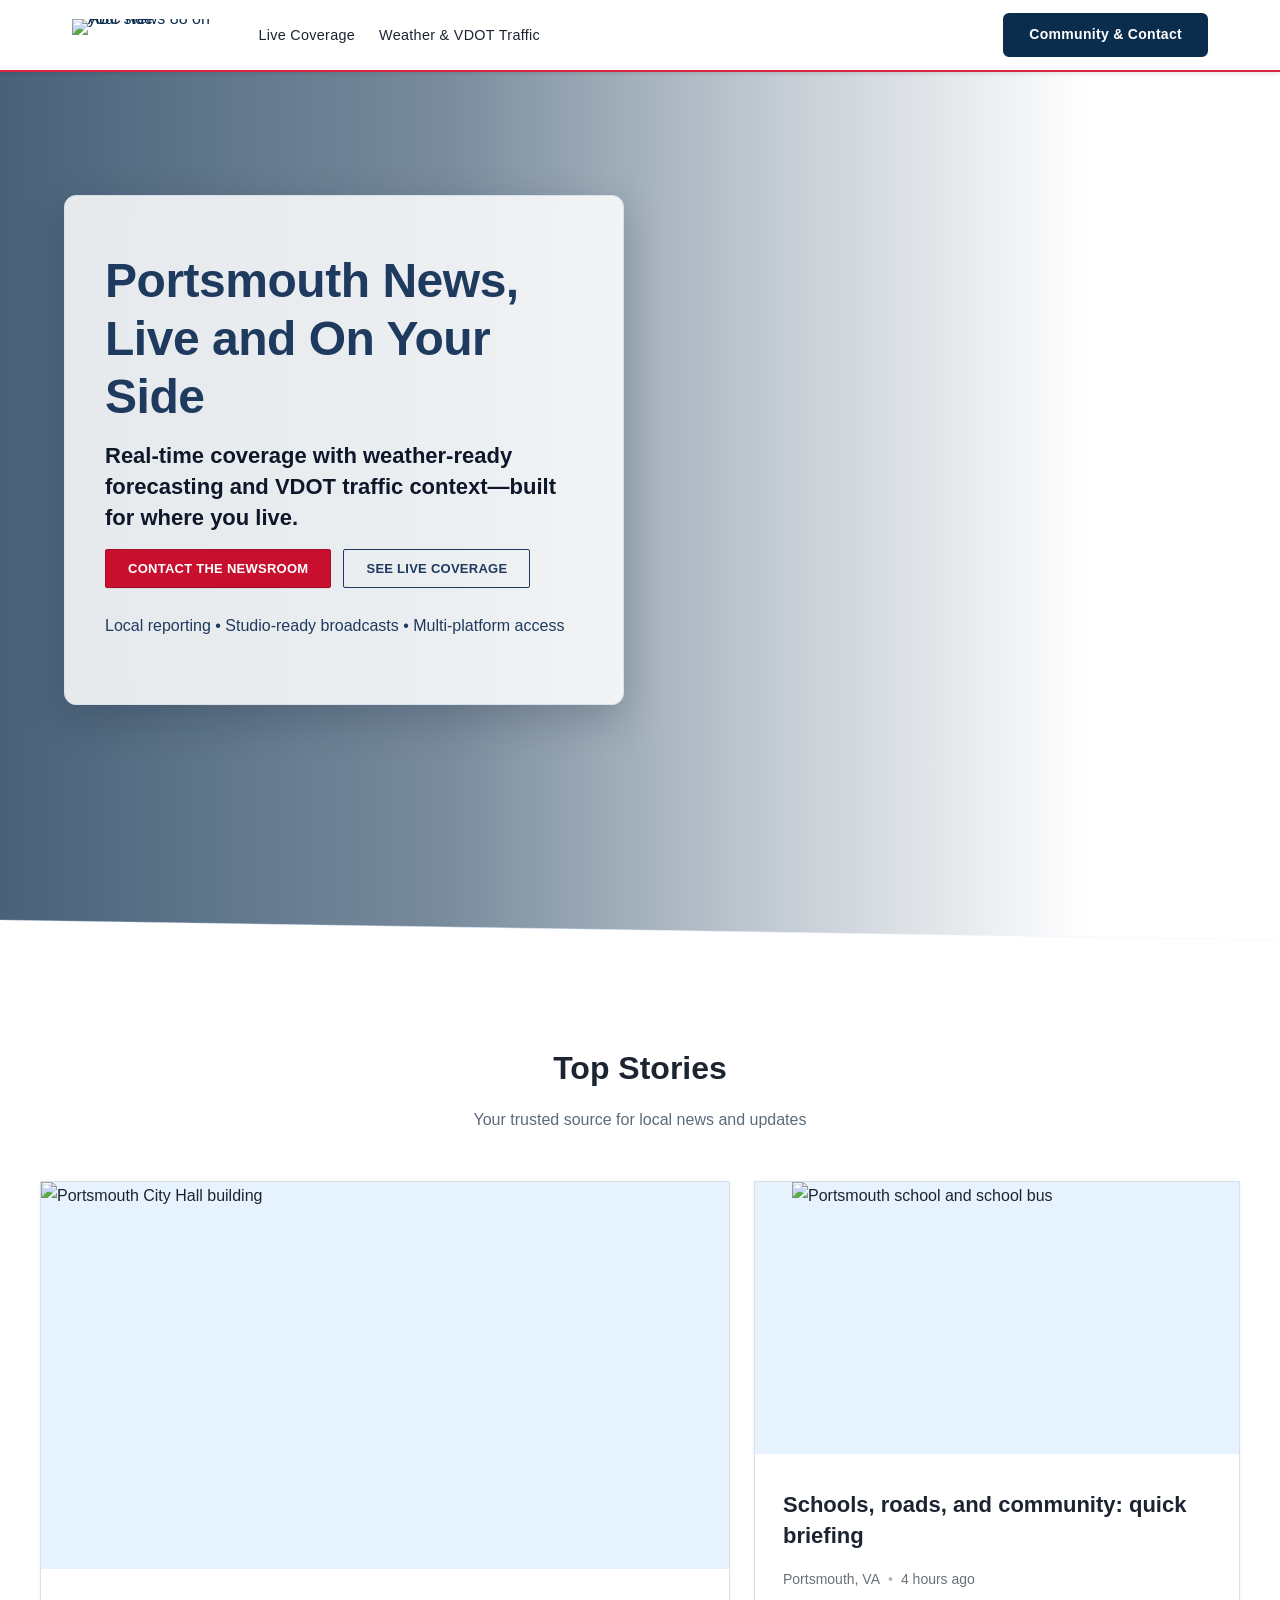
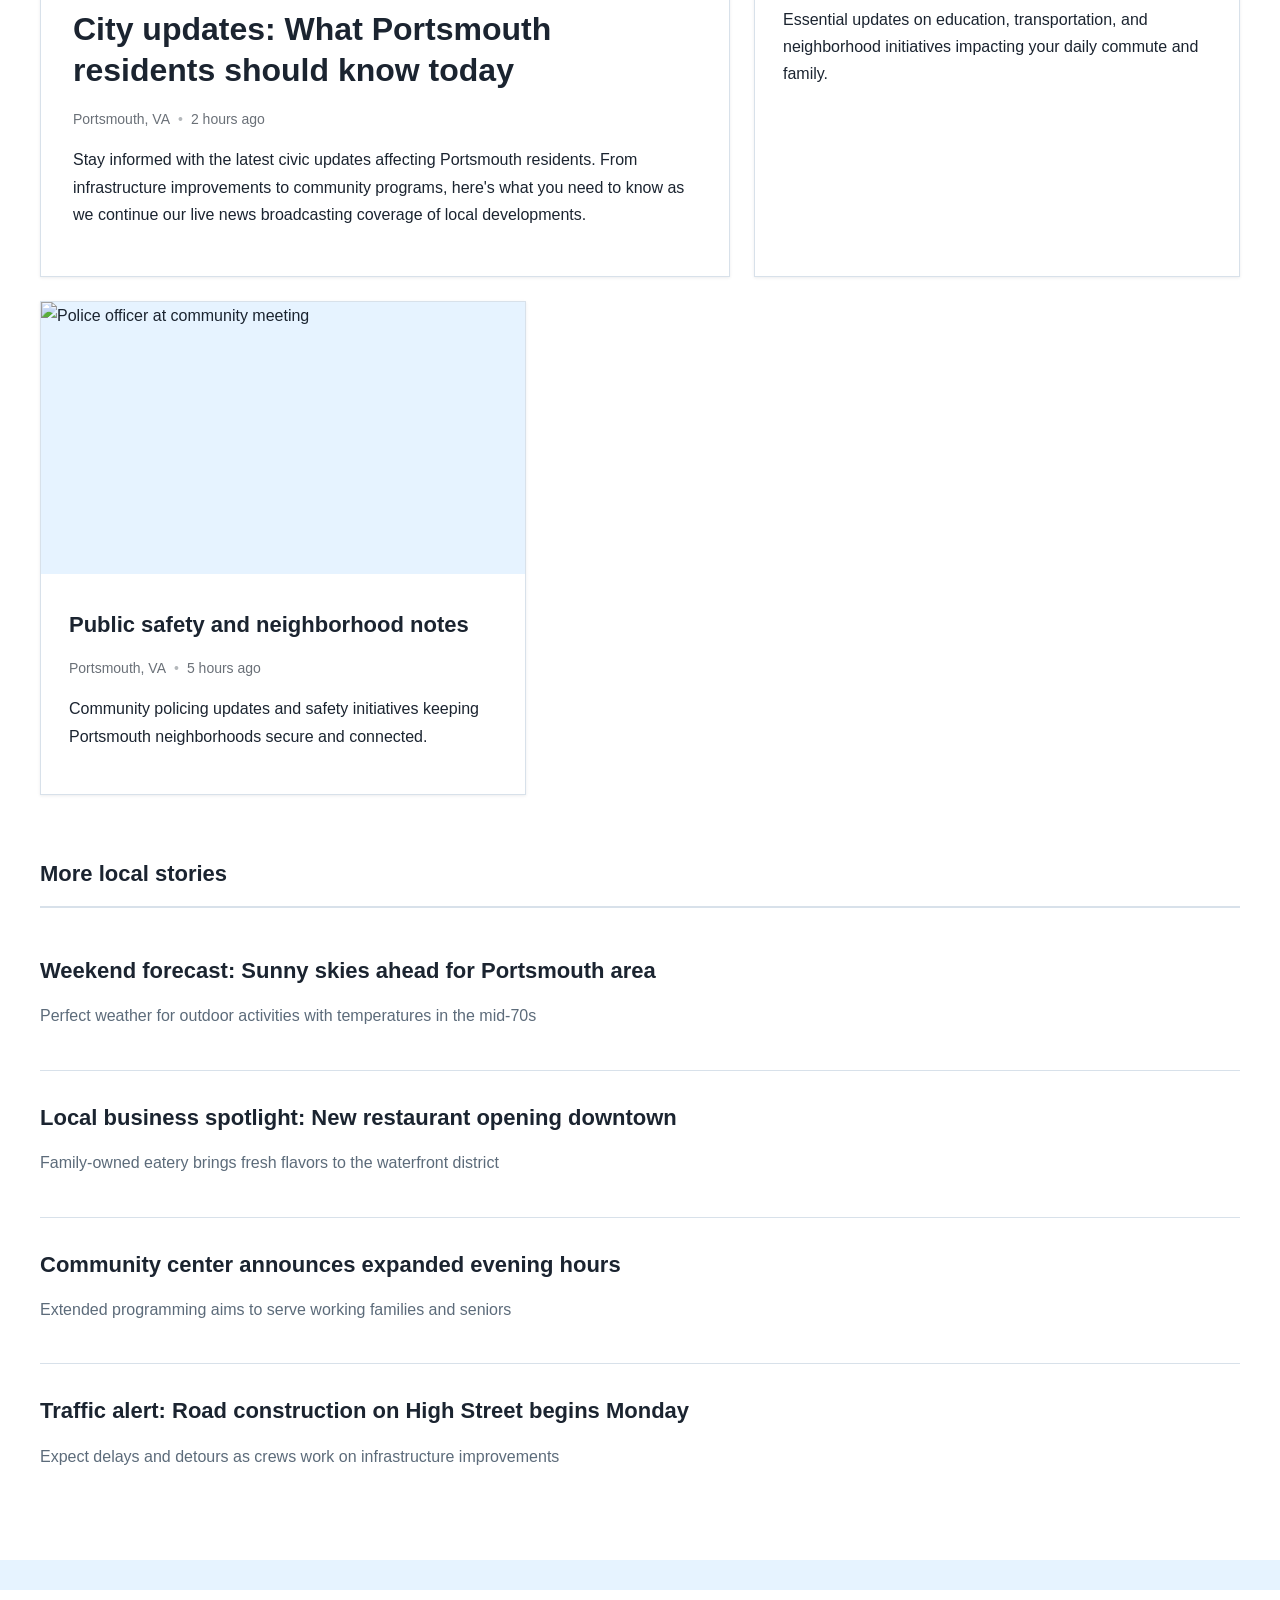
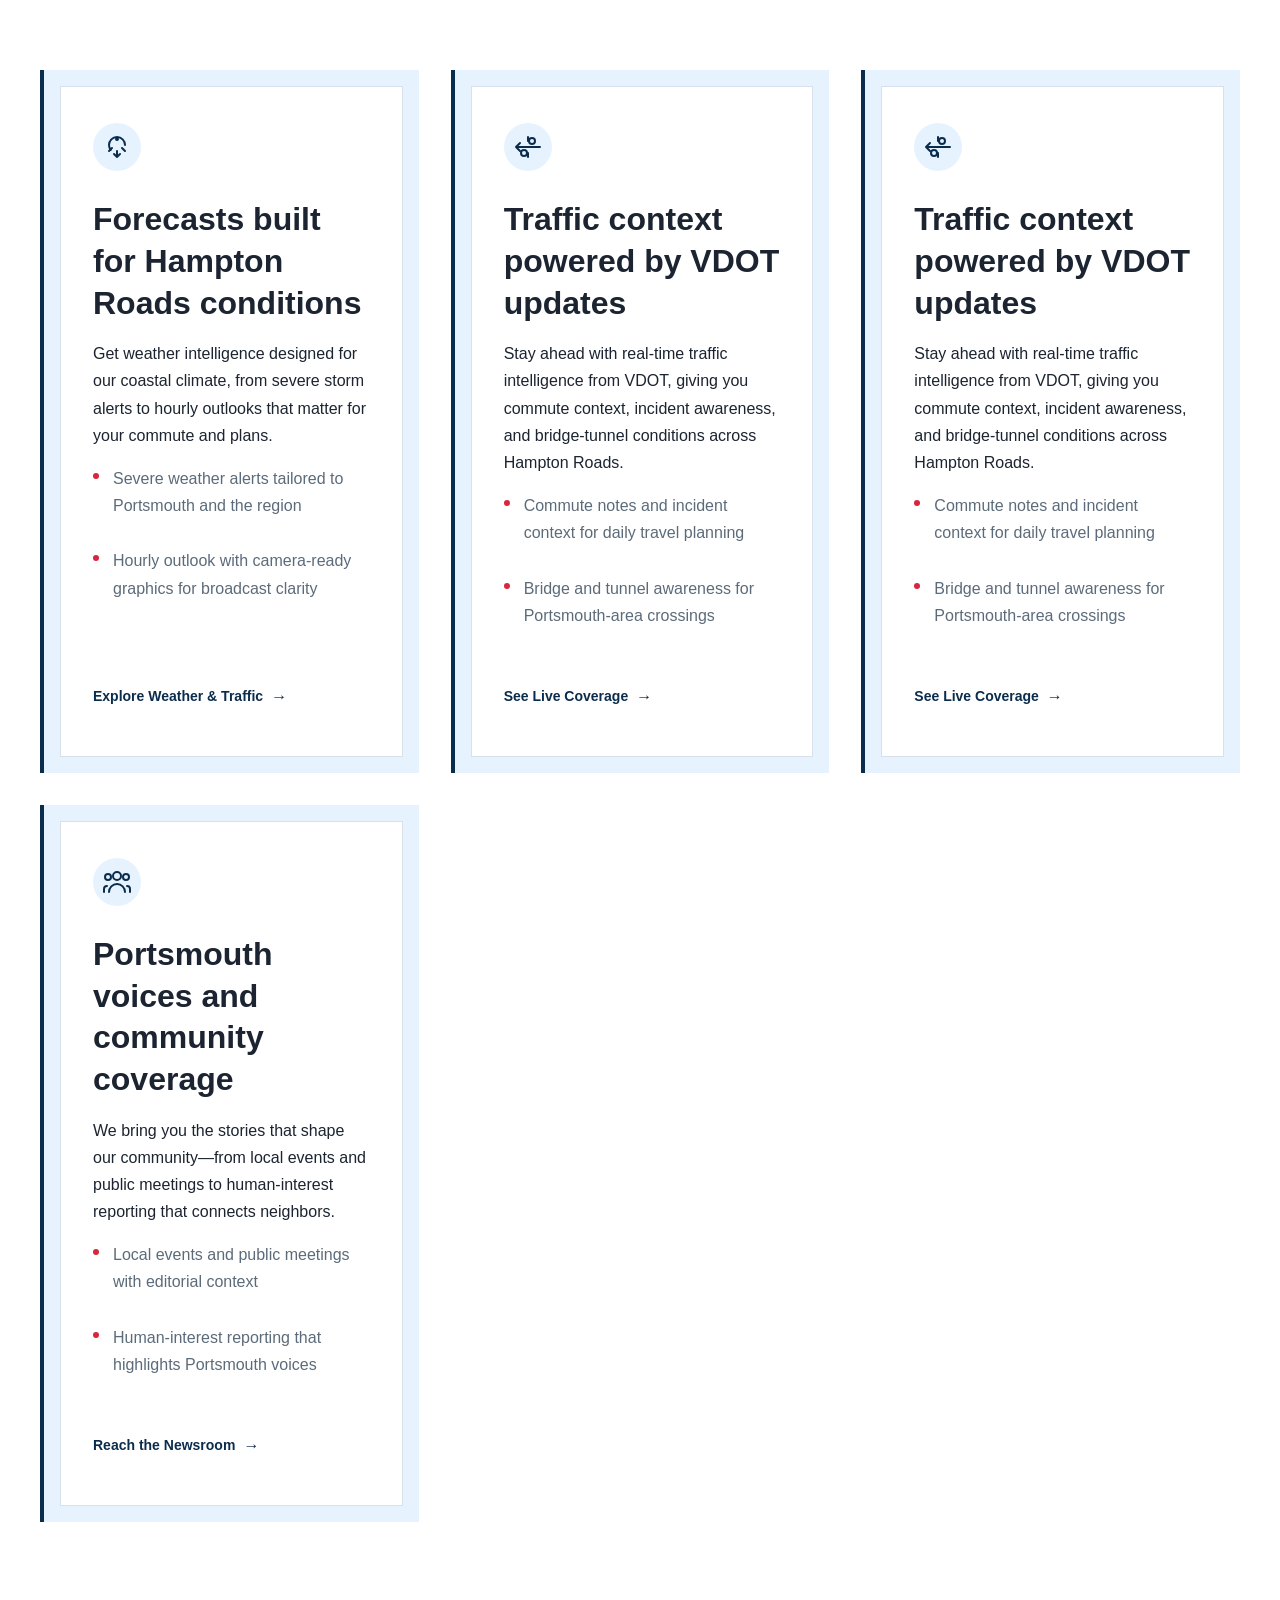
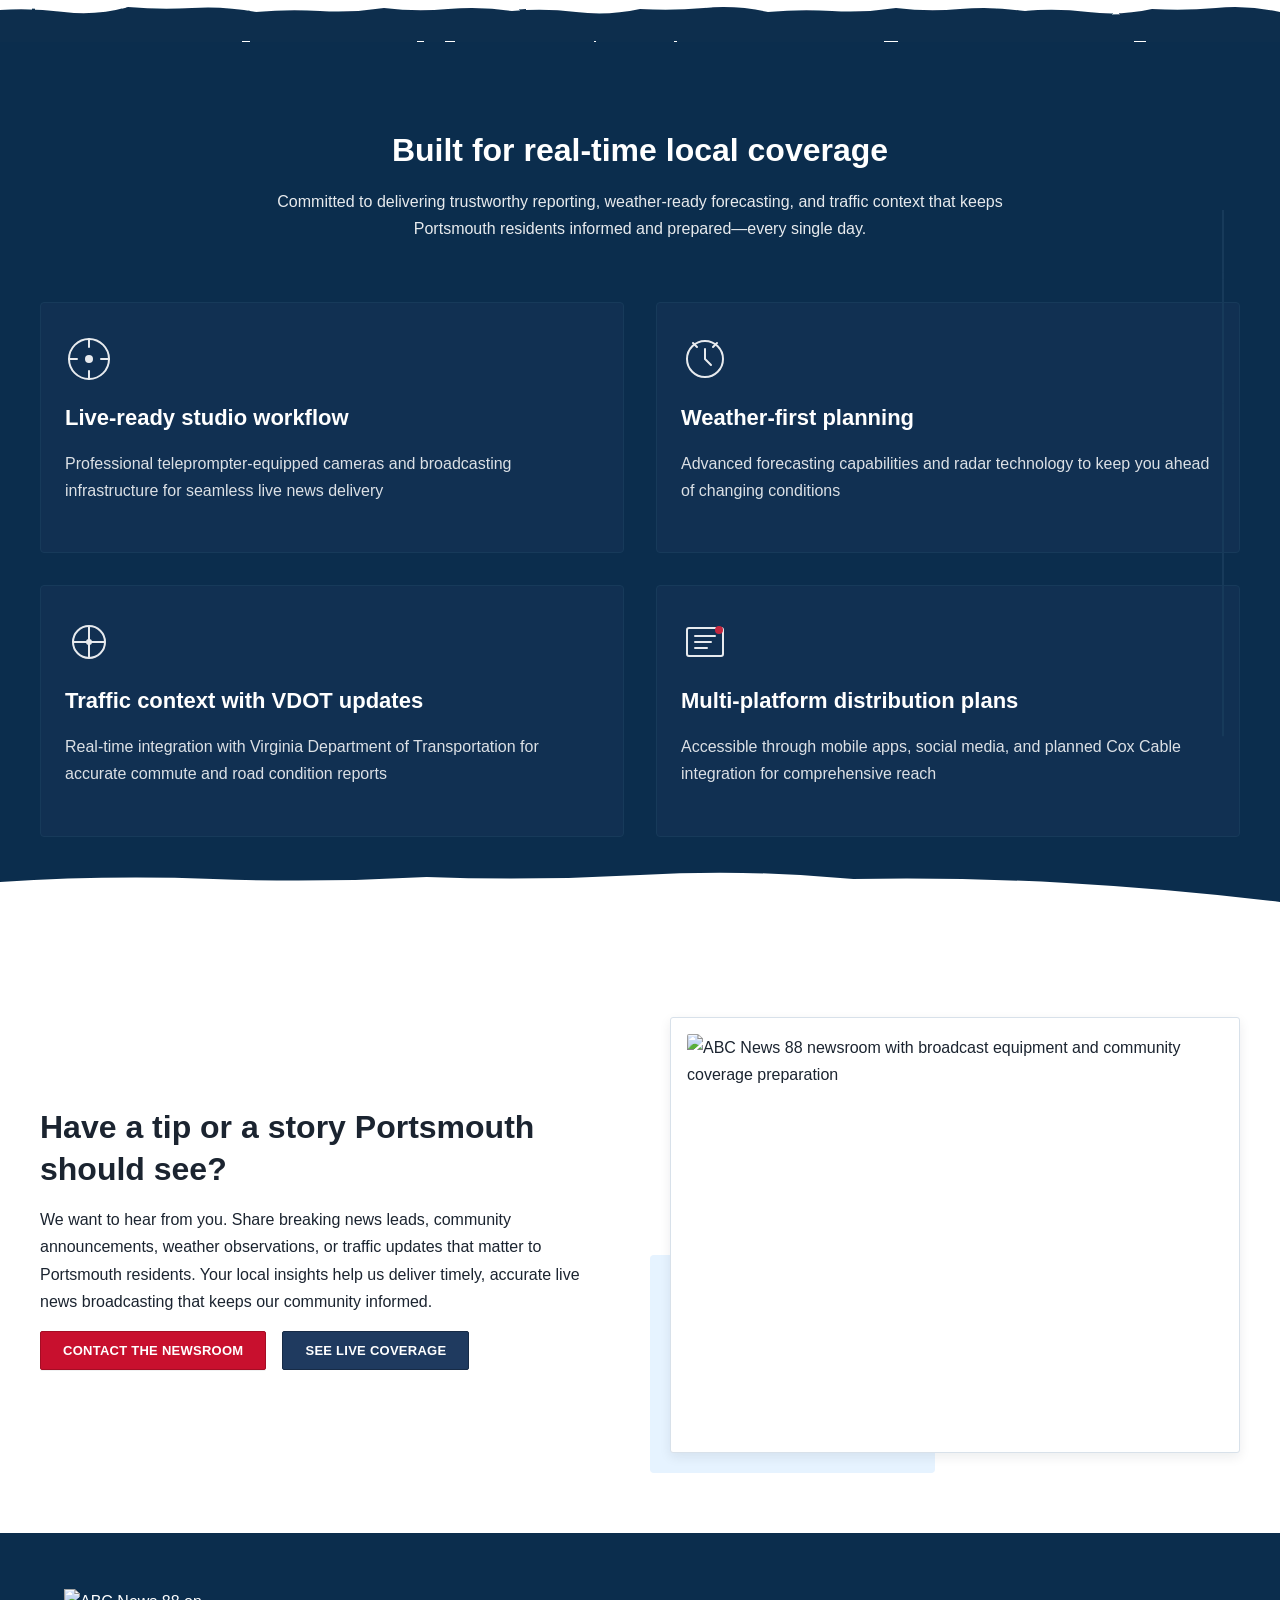
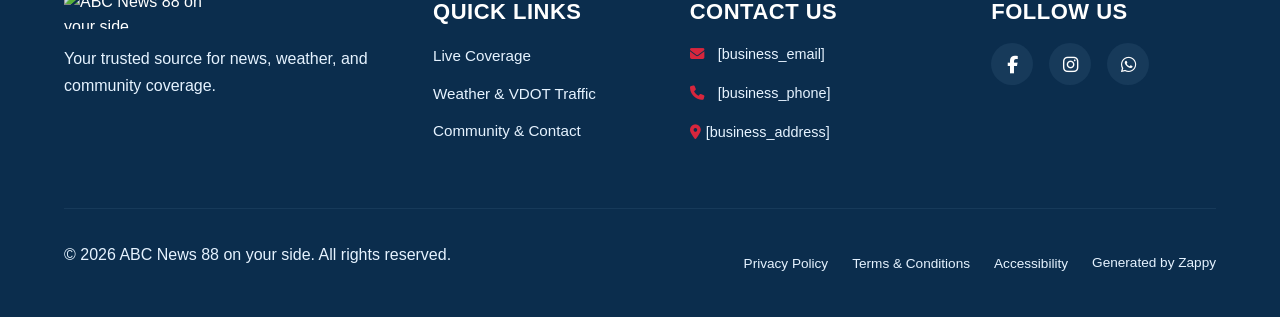
==== commit 2c9a60ff: "Background sync: Progressive GitHub Sync" ====
--- a/public/index.html
+++ b/public/index.html
@@ -1 +1 @@
-<!doctype html><html dir="ltr" lang="en"><head><meta charset="UTF-8"><meta content="width=device-width,initial-scale=1" name="viewport"><meta content="index, follow" name="robots"><title>Portsmouth&#39;s Trusted Live News Broadcasting — ABC News 88 on your side</title><meta content="Stay informed with ABC News 88, Portsmouth Virginia&#39;s premier source for live news broadcasting, local weather radar, and VDOT traffic updates. Watch us on Cox Cable and mobile." name="description"><meta content="live news broadcasting, Portsmouth Virginia news, local weather radar, Cox Cable Portsmouth, real-time news coverage" name="keywords"><link href="/assets/favicon.ico" rel="icon" type="image/x-icon"><link href="/assets/favicon-16x16.png" rel="icon" type="image/png" sizes="16x16"><link href="/assets/favicon-32x32.png" rel="icon" type="image/png" sizes="32x32"><link href="/assets/favicon-48x48.png" rel="icon" type="image/png" sizes="48x48"><link href="/assets/favicon-192x192.png" rel="icon" type="image/png" sizes="192x192"><link href="/assets/favicon-512x512.png" rel="icon" type="image/png" sizes="512x512"><link href="/assets/apple-touch-icon.png" rel="apple-touch-icon"><script>!function(){"use strict";var t="82980bc3-ff59-4159-b98f-e0753e56028d",e="https://api.zappy5.com/api/analytics/track",a=18e5,n=2592e6,o=!0,i=!0,r=!0;var s=function(){var e="zappy_visitor_"+t,a=null;try{if(a=localStorage.getItem(e)){var o=JSON.parse(a),i=Date.now();if(i-o.created<n)return o.lastSeen=i,localStorage.setItem(e,JSON.stringify(o)),o.id}}catch(t){console.warn("Zappy Analytics: LocalStorage not available")}var r="zv_"+Date.now()+"_"+Math.random().toString(36).substr(2,9);try{localStorage.setItem(e,JSON.stringify({id:r,created:Date.now(),lastSeen:Date.now()}))}catch(t){}return r}(),c=function(){var e="zappy_session_"+t,n=null;try{if(n=sessionStorage.getItem(e)){var o=JSON.parse(n),i=Date.now();if(i-o.timestamp<a)return o.timestamp=i,sessionStorage.setItem(e,JSON.stringify(o)),o.id}}catch(t){console.warn("Zappy Analytics: SessionStorage not available")}var r="zs_"+Date.now()+"_"+Math.random().toString(36).substr(2,9);try{sessionStorage.setItem(e,JSON.stringify({id:r,timestamp:Date.now()}))}catch(t){}return r}();function l(a,n){n=n||{};var o={website_id:t,event_type:a,page_path:window.location.pathname,referrer:document.referrer||"direct",visitor_id:s,session_id:c,metadata:n};if(navigator.sendBeacon){var i=new Blob([JSON.stringify(o)],{type:"application/json"});navigator.sendBeacon(e,i)}else fetch(e,{method:"POST",headers:{"Content-Type":"application/json"},body:JSON.stringify(o),keepalive:!0}).catch(function(t){console.warn("Zappy Analytics: Failed to track event",t)})}o&&l("pageview",{title:document.title,url:window.location.href}),i&&document.addEventListener("click",function(t){var e=t.target;if("BUTTON"===e.tagName||e.closest("button")){var a="BUTTON"===e.tagName?e:e.closest("button");l("click",{element:"button",text:a.textContent.trim().substring(0,100),id:a.id||null,class:a.className||null})}else if("A"===e.tagName||e.closest("a")){var n="A"===e.tagName?e:e.closest("a");l("navigation",{element:"link",text:n.textContent.trim().substring(0,100),href:n.href,external:n.hostname!==window.location.hostname})}},!0),r&&document.addEventListener("submit",function(t){var e=t.target;l("form_submit",{form_id:e.id||null,form_name:e.name||null,form_action:e.action||null,form_method:e.method||"GET"})},!0);var d=Date.now();window.addEventListener("beforeunload",function(){l("page_unload",{time_on_page:Math.floor((Date.now()-d)/1e3),page_path:window.location.pathname})}),window.zappyAnalytics={track:l,getVisitorId:function(){return s},getSessionId:function(){return c}}}()</script><meta content="Portsmouth's Trusted Live News Broadcasting — ABC News 88 on your side" property="og:title"><meta content="Stay informed with ABC News 88, Portsmouth Virginia's premier source for live news broadcasting, local weather radar, and VDOT traffic updates. Watch us on Cox Cable and mobile." property="og:description"><meta content="website" property="og:type"><meta content="en_US" property="og:locale"><meta content="summary_large_image" name="twitter:card"><meta content="Portsmouth's Trusted Live News Broadcasting — ABC News 88 on your side" name="twitter:title"><meta content="Stay informed with ABC News 88, Portsmouth Virginia's premier source for live news broadcasting, local weather radar, and VDOT traffic updates. Watch us on Cox Cable and mobile." name="twitter:description"><link href="https://cdnjs.cloudflare.com/ajax/libs/font-awesome/6.4.0/css/all.min.css" rel="stylesheet"><link href="/assets/favicon.ico" rel="icon" type="image/x-icon"><link href="/assets/favicon-16x16.png" rel="icon" type="image/png" sizes="16x16"><link href="/assets/favicon-32x32.png" rel="icon" type="image/png" sizes="32x32"><link href="/assets/favicon-48x48.png" rel="icon" type="image/png" sizes="48x48"><link href="/assets/favicon-192x192.png" rel="icon" type="image/png" sizes="192x192"><link href="/assets/favicon-512x512.png" rel="icon" type="image/png" sizes="512x512"><link href="/assets/apple-touch-icon.png" rel="apple-touch-icon"><link href="https://cdn.jsdelivr.net/npm/vanilla-cookieconsent@3/dist/cookieconsent.css" rel="stylesheet"><script src="https://cdn.jsdelivr.net/npm/vanilla-cookieconsent@3/dist/cookieconsent.umd.js"></script><script src="https://cdn.jsdelivr.net/gh/mickidum/acc_toolbar/acctoolbar/acctoolbar.min.js"></script><link href="/styles.css" rel="stylesheet"><style id="zappy-dropdown-submenu-styles">#navMenu li:has(.sub-menu),.nav-menu li:has(.sub-menu),.navbar li:has(.sub-menu),nav li:has(.sub-menu){position:relative}#navMenu .sub-menu,.nav-menu .sub-menu,.navbar .sub-menu,nav .sub-menu{display:block!important;position:absolute!important;top:100%;left:0;min-width:220px;background:#fff;border-radius:8px;box-shadow:0 8px 25px rgba(0,0,0,.15);padding:8px 0;opacity:0;visibility:hidden;transform:translateY(10px);transition:all .3s ease;z-index:1000;list-style:none;pointer-events:none}#navMenu li:hover>.sub-menu,.nav-menu li:hover>.sub-menu,.navbar li:hover>.sub-menu,nav li:hover>.sub-menu{opacity:1!important;visibility:visible!important;transform:translateY(0)!important;pointer-events:auto!important}.sub-menu li{list-style:none;margin:0;padding:0}.sub-menu a{display:block!important;padding:10px 16px!important;color:#333!important;font-weight:500;text-decoration:none;white-space:nowrap;transition:background-color .2s}.sub-menu a:hover{background-color:#f5f5f5}[dir=rtl] .nav-menu .sub-menu,[dir=rtl] .navbar .sub-menu,[dir=rtl] nav .sub-menu,html[lang=ar] .nav-menu .sub-menu,html[lang=ar] .navbar .sub-menu,html[lang=ar] nav .sub-menu,html[lang=he] .nav-menu .sub-menu,html[lang=he] .navbar .sub-menu,html[lang=he] nav .sub-menu{left:auto!important;right:0!important}.sub-menu:empty,.sub-menu:not(:has(li)),.sub-menu:not(:has(li:not(.zappy-hidden-menu-item))){display:none!important;opacity:0!important;visibility:hidden!important;pointer-events:none!important}li:has(.menu-group-title):hover>.sub-menu{opacity:1!important;visibility:visible!important;transform:translateY(0)!important;pointer-events:auto!important}#navMenu>li>.menu-group-title,.nav-menu>li>.menu-group-title{display:inline-block;padding:.5rem 1rem;cursor:default;user-select:none}@media (max-width:768px){#navMenu .sub-menu,.nav-menu .sub-menu,.navbar .sub-menu,nav .sub-menu{position:static!important;transform:none!important;box-shadow:none!important;background:0 0!important;max-height:0;overflow:hidden;opacity:0;visibility:hidden;transition:max-height .3s ease,opacity .3s ease;padding:0!important;border-radius:0!important}.sub-menu.mobile-expanded{max-height:500px!important;opacity:1!important;visibility:visible!important;padding:8px 0 8px 16px!important}[dir=rtl] .sub-menu.mobile-expanded,html[lang=he] .sub-menu.mobile-expanded{padding:8px 16px 8px 0!important}#navMenu li:hover>.sub-menu,.nav-menu li:hover>.sub-menu,.navbar li:hover>.sub-menu,nav li:hover>.sub-menu{opacity:0;visibility:hidden;pointer-events:none}#navMenu li>.sub-menu.mobile-expanded,.nav-menu li>.sub-menu.mobile-expanded,.navbar li>.sub-menu.mobile-expanded,nav li>.sub-menu.mobile-expanded{opacity:1!important;visibility:visible!important;pointer-events:auto!important}#navMenu li:has(.sub-menu),.nav-menu li:has(.sub-menu),.navbar li:has(.sub-menu),nav li:has(.sub-menu){display:flex!important;flex-wrap:wrap!important;align-items:center!important;position:relative!important;min-height:44px!important}#navMenu li:has(.sub-menu)>a,.nav-menu li:has(.sub-menu)>a,.navbar li:has(.sub-menu)>a,nav li:has(.sub-menu)>a{flex:1!important;min-width:0!important}#navMenu li:has(.sub-menu)>.menu-group-title,.nav-menu li:has(.sub-menu)>.menu-group-title,.navbar li:has(.sub-menu)>.menu-group-title,nav li:has(.sub-menu)>.menu-group-title{flex:1!important;min-width:0!important;padding:0!important;line-height:inherit!important}#navMenu li:has(.sub-menu)>.sub-menu,.nav-menu li:has(.sub-menu)>.sub-menu,.navbar li:has(.sub-menu)>.sub-menu,nav li:has(.sub-menu)>.sub-menu{flex-basis:100%!important;width:100%!important}#navMenu li:has(.sub-menu)>a [class*=arrow],#navMenu li:has(.sub-menu)>a [class*=chevron],.nav-menu li:has(.sub-menu)>a .fa-angle-down,.nav-menu li:has(.sub-menu)>a .fa-chevron-down,.nav-menu li:has(.sub-menu)>a [class*=arrow],.nav-menu li:has(.sub-menu)>a [class*=chevron],nav li:has(.sub-menu)>a [class*=arrow],nav li:has(.sub-menu)>a [class*=chevron]{display:none!important;visibility:hidden!important}.mobile-submenu-toggle{display:flex!important;align-items:center!important;justify-content:center!important;width:44px!important;height:auto!important;background:0 0!important;border:none!important;cursor:pointer!important;color:var(--text-dark)!important;position:static!important;flex-shrink:0!important;align-self:stretch!important;z-index:2!important;padding:0!important;margin:0!important}.mobile-submenu-toggle::after{content:''!important;width:0!important;height:0!important;border-left:6px solid transparent!important;border-right:6px solid transparent!important;border-top:7px solid currentColor!important;transition:transform .3s ease!important}.mobile-submenu-toggle.expanded::after{transform:rotate(180deg)!important}.sub-menu a{padding:10px 0!important;display:block!important;color:var(--text-dark)!important}.navbar .sub-menu li a,.zappy-products-dropdown .sub-menu a,nav.navbar .sub-menu li a{color:var(--text-dark)!important}}@media (min-width:769px){.mobile-submenu-toggle{display:none!important}}</style><style id="zappy-widget-visibility">#mic-access-tool-box,#mic-access-tool-general-button,#mic-init-access-tool #mic-access-tool-box,#mic-init-access-tool #mic-access-tool-general-button,#mic-init-access-tool .mic-access-tool-general-button,._access-icon,._access-menu,.mic-access-tool-box,.mic-access-tool-general-button,div[id*=mic-access-tool-box]{display:none!important;visibility:hidden!important;opacity:0!important;pointer-events:none!important}</style></head><body><nav class="navbar"><button aria-label="Menu" class="mobile-toggle" id="mobileToggle"><svg viewBox="0 0 24 24" fill="none" height="24" width="24" class="hamburger-icon"><path d="M3 12h18M3 6h18M3 18h18" stroke="currentColor" stroke-width="2" stroke-linecap="round"></path></svg><svg viewBox="0 0 24 24" fill="none" height="24" width="24" class="close-icon" style="display:none"><path d="M18 6L6 18M6 6l12 12" stroke="currentColor" stroke-width="2" stroke-linecap="round"></path></svg></button><button aria-label="Call" class="phone-header-btn"><svg viewBox="0 0 24 24" fill="currentColor" height="20" width="20"><path d="M22 16.92v3a2 2 0 0 1-2.18 2 19.79 19.79 0 0 1-8.63-3.07 19.5 19.5 0 0 1-6-6 19.79 19.79 0 0 1-3.07-8.67A2 2 0 0 1 4.11 2h3a2 2 0 0 1 2 1.72 12.84 12.84 0 0 0 .7 2.81 2 2 0 0 1-.45 2.11L8.09 9.91a16 16 0 0 0 6 6l1.27-1.27a2 2 0 0 1 2.11-.45 12.84 12.84 0 0 0 2.81.7A2 2 0 0 1 22 16.92z"></path></svg></button><div class="nav-container"><div class="nav-brand"><a href="/" class="logo-link"><img alt="ABC News 88 on your side" src="/assets/business-logo.webp" class="logo"></a></div><ul class="nav-menu" id="navMenu"><li><a href="/live">Live Coverage</a></li><li><a href="/weather-traffic">Weather &amp; VDOT Traffic</a></li></ul><div class="nav-cta-container"><a href="/contact" class="nav-cta-btn">Community &amp; Contact</a></div></div></nav><main><section class="home-hero-section" data-layout-spec="Home-hero" data-hero-type="fullscreen-scrim"><div class="home-hero-section__bg-wrapper"><img alt="Portsmouth waterfront skyline with broadcast camera operator" src="/assets/site-home-hero-bg.webp" class="home-hero-section__bg-image" data-context="Bright daytime Portsmouth Virginia waterfront skyline with modern buildings reflecting on calm water, soft focus camera operator silhouette on right edge, professional broadcast feel, clear blue sky, vibrant and welcoming atmosphere" data-placeholder="home-hero-bg" height="1080" width="1920" data-hero-bg="true" data-preserve-bg="0"></div><div class="home-hero-section__scrim" aria-hidden="true"></div><div class="home-hero-section__content-wrapper"><div class="home-hero-section__overlay-card"><h1 class="home-hero-section__headline">Portsmouth News, Live and On Your Side</h1><h3 class="home-hero-section__subheadline">Real-time coverage with weather-ready forecasting and VDOT traffic context—built for where you live.</h3><div class="home-hero-section__cta-group"><a href="/contact" class="home-hero-section__btn home-hero-section__btn--primary">Contact the Newsroom</a><a href="/live" class="home-hero-section__btn home-hero-section__btn--secondary">See Live Coverage</a></div><p class="home-hero-section__credibility">Local reporting • Studio-ready broadcasts • Multi-platform access</p></div></div><div class="home-hero-section__divider-wrapper"><svg viewBox="0 0 1200 60" xmlns="http://www.w3.org/2000/svg" preserveAspectRatio="none" aria-hidden="true" data-no-icon-edit="true"><defs><linearGradient id="home-hero-divider-gradient" x1="0%" x2="100%" y1="0%" y2="0%"><stop offset="0%" style="stop-color:#E6F3FF;stop-opacity:0.3"></stop><stop offset="50%" style="stop-color:#E6F3FF;stop-opacity:0.6"></stop><stop offset="100%" style="stop-color:#E6F3FF;stop-opacity:0.3"></stop></linearGradient></defs><path d="M0,60 L0,20 L1200,40 L1200,60 Z" fill="var(--bg-light)"></path><line stroke="url(#home-hero-divider-gradient)" stroke-width="1" x1="0" x2="1200" y1="20" y2="40"></line></svg></div></section><section class="home-top-stories-section" data-layout-spec="Home-top-stories" id="zappy-section-1"><div class="home-top-stories-container"><div class="home-top-stories-header"><h2>Top Stories</h2><p class="home-top-stories-subheading">Your trusted source for local news and updates</p></div><div class="zappy-vertical-grid home-top-stories-grid"><article class="home-top-stories-card home-top-stories-card-featured" data-grid-item-index="0"><div class="home-top-stories-card-image-wrapper"><img alt="Portsmouth City Hall building" src="/assets/site-home-top-stories-image-1.webp" class="zappy-editable-image" data-context="Modern Portsmouth Virginia city hall building with American flag during daytime, professional news photography style showing civic architecture and local government building for broadcast news story" data-placeholder="home-top-stories-image-1" height="473" width="840" data-element-id="img-1772740811741-nuwykc020" data-element-type="image" data-original-position="static" data-resize-handler-attached="true" style="position:relative"></div><div class="home-top-stories-card-content"><h2 class="home-top-stories-card-title">City updates: What Portsmouth residents should know today</h2><div class="home-top-stories-card-meta"><span class="home-top-stories-card-location">Portsmouth, VA</span><span class="home-top-stories-card-separator">•</span><span class="home-top-stories-card-time">2 hours ago</span></div><p class="home-top-stories-card-summary">Stay informed with the latest civic updates affecting Portsmouth residents. From infrastructure improvements to community programs, here's what you need to know as we continue our live news broadcasting coverage of local developments.</p></div></article><article class="home-top-stories-card home-top-stories-card-secondary" data-grid-item-index="1" style="overflow:hidden!important"><div class="home-top-stories-card-image-wrapper"><div data-element-id="img-1772740811741-6v60lvkhn" data-element-type="image" data-zappy-wrapper-margins-applied="true" data-zappy-zoom-clip="true" data-zappy-zoom-wrapper="true" data-zappy-zoom-wrapper-height="231px" data-zappy-zoom-wrapper-width="410px" data-zappy-zoom-wrapper-width-mode="px" style="position:relative!important;overflow:hidden!important;width:410px!important;max-width:100%!important;margin-left:auto!important;margin-right:auto!important;height:231px!important;display:block!important"><img alt="Portsmouth school and school bus" src="/assets/image-home-top-stories-image-2-1772744207244-xrz7do.webp?v=1772744208661" class="zappy-editable-image" data-context="Portsmouth Virginia school building exterior with students boarding yellow school bus, bright morning light, local news broadcast photography showing education and transportation" data-placeholder="home-top-stories-image-2" height="338" width="600" data-element-id="img-1772740811741-6v60lvkhn" data-element-type="image" data-original-position="static" data-resize-handler-attached="true" style="position:relative;object-position:50% 50%;width:409.846px!important;height:230.875px!important;object-fit:cover!important;max-width:100%!important;display:block;margin-top:0!important;margin-bottom:0!important" data-zappy-original-height="230.87501525878906" data-zappy-original-width="409.8461608886719" data-zappy-zoom="1"></div></div><div class="home-top-stories-card-content"><h3 class="home-top-stories-card-title">Schools, roads, and community: quick briefing</h3><div class="home-top-stories-card-meta"><span class="home-top-stories-card-location">Portsmouth, VA</span><span class="home-top-stories-card-separator">•</span><span class="home-top-stories-card-time">4 hours ago</span></div><p class="home-top-stories-card-summary">Essential updates on education, transportation, and neighborhood initiatives impacting your daily commute and family.</p></div></article><article class="home-top-stories-card home-top-stories-card-secondary" data-grid-item-index="2"><div class="home-top-stories-card-image-wrapper"><img alt="Police officer at community meeting" src="/assets/site-home-top-stories-image-3.webp" class="zappy-editable-image" data-context="Portsmouth Virginia police officer talking with community members at neighborhood watch meeting, friendly interaction, local public safety news broadcast photography" data-placeholder="home-top-stories-image-3" height="338" width="600" data-element-id="img-1772740811741-bfjvw7rrr" data-element-type="image" data-original-position="static" data-resize-handler-attached="true" style="position:relative"></div><div class="home-top-stories-card-content"><h3 class="home-top-stories-card-title">Public safety and neighborhood notes</h3><div class="home-top-stories-card-meta"><span class="home-top-stories-card-location">Portsmouth, VA</span><span class="home-top-stories-card-separator">•</span><span class="home-top-stories-card-time">5 hours ago</span></div><p class="home-top-stories-card-summary">Community policing updates and safety initiatives keeping Portsmouth neighborhoods secure and connected.</p></div></article></div><div class="home-top-stories-more-section"><h3 class="home-top-stories-more-title">More local stories</h3><div class="zappy-vertical-grid home-top-stories-more-list"><article class="home-top-stories-more-item" data-grid-item-index="0"><h3 class="home-top-stories-more-item-title">Weekend forecast: Sunny skies ahead for Portsmouth area</h3><p class="home-top-stories-more-item-summary">Perfect weather for outdoor activities with temperatures in the mid-70s</p></article><article class="home-top-stories-more-item" data-grid-item-index="1"><h3 class="home-top-stories-more-item-title">Local business spotlight: New restaurant opening downtown</h3><p class="home-top-stories-more-item-summary">Family-owned eatery brings fresh flavors to the waterfront district</p></article><article class="home-top-stories-more-item" data-grid-item-index="2"><h3 class="home-top-stories-more-item-title">Community center announces expanded evening hours</h3><p class="home-top-stories-more-item-summary">Extended programming aims to serve working families and seniors</p></article><article class="home-top-stories-more-item" data-grid-item-index="3"><h3 class="home-top-stories-more-item-title">Traffic alert: Road construction on High Street begins Monday</h3><p class="home-top-stories-more-item-summary">Expect delays and detours as crews work on infrastructure improvements</p></article></div></div></div><div class="home-top-stories-divider-wrapper"><svg viewBox="0 0 1200 60" xmlns="http://www.w3.org/2000/svg" preserveAspectRatio="none" aria-hidden="true" data-no-icon-edit="true"><path d="M0,60 L0,30 L580,30 Q590,26 600,30 L620,30 Q630,34 640,30 L1200,30 L1200,60 Z" fill="var(--bg-light)"></path><rect fill="var(--secondary)" height="30" width="1200" x="0" y="30"></rect></svg></div></section><section class="home-coverage-blocks-section" data-layout-spec="Home-coverage-blocks"><div class="home-coverage-blocks-container"><div class="home-coverage-blocks-grid"><article class="coverage-block"><div class="coverage-block-accent-bar"></div><div class="coverage-block-content"><div class="coverage-block-icon-wrapper"><svg viewBox="0 0 32 32" xmlns="http://www.w3.org/2000/svg" data-element-type="icon" data-icon-type="svg" fill="none" height="32" width="32"><path d="M24 14C24 9.58172 20.4183 6 16 6C11.5817 6 8 9.58172 8 14C8 15.8487 8.63214 17.5501 9.69679 18.8906" stroke="currentColor" stroke-width="2" stroke-linecap="round"></path><circle cx="16" cy="8" r="2" fill="currentColor"></circle><path d="M16 20L16 26M13 23L16 26L19 23" stroke="currentColor" stroke-width="2" stroke-linecap="round" stroke-linejoin="round"></path><path d="M11 17L8 20M21 17L24 20" stroke="currentColor" stroke-width="2" stroke-linecap="round"></path></svg></div><h2>Forecasts built for Hampton Roads conditions</h2><p>Get weather intelligence designed for our coastal climate, from severe storm alerts to hourly outlooks that matter for your commute and plans.</p><div class="coverage-block-features"><p class="coverage-feature-item">Severe weather alerts tailored to Portsmouth and the region</p><p class="coverage-feature-item">Hourly outlook with camera-ready graphics for broadcast clarity</p></div><a href="/weather-traffic" class="coverage-block-cta">Explore Weather &amp; Traffic</a></div></article><article class="coverage-block"><div class="coverage-block-accent-bar"></div><div class="coverage-block-content"><div class="coverage-block-icon-wrapper"><svg viewBox="0 0 32 32" xmlns="http://www.w3.org/2000/svg" data-element-type="icon" data-icon-type="svg" fill="none" height="32" width="32"><path d="M4 16H28M4 16L8 12M4 16L8 20" stroke="currentColor" stroke-width="2" stroke-linecap="round" stroke-linejoin="round"></path><circle cx="20" cy="10" r="3" stroke="currentColor" stroke-width="2"></circle><circle cx="12" cy="22" r="3" stroke="currentColor" stroke-width="2"></circle><path d="M16 6V10M16 22V26" stroke="currentColor" stroke-width="2" stroke-linecap="round"></path></svg></div><h2>Traffic context powered by VDOT updates</h2><p>Stay ahead with real-time traffic intelligence from VDOT, giving you commute context, incident awareness, and bridge-tunnel conditions across Hampton Roads.</p><div class="coverage-block-features"><p class="coverage-feature-item">Commute notes and incident context for daily travel planning</p><p class="coverage-feature-item">Bridge and tunnel awareness for Portsmouth-area crossings</p></div><a href="/live" class="coverage-block-cta">See Live Coverage</a></div></article><article class="coverage-block"><div class="coverage-block-accent-bar"></div><div class="coverage-block-content"><div class="coverage-block-icon-wrapper"><svg viewBox="0 0 32 32" xmlns="http://www.w3.org/2000/svg" data-element-type="icon" data-icon-type="svg" fill="none" height="32" width="32"><circle cx="16" cy="10" r="4" stroke="currentColor" stroke-width="2"></circle><path d="M8 26C8 21.5817 11.5817 18 16 18C20.4183 18 24 21.5817 24 26" stroke="currentColor" stroke-width="2" stroke-linecap="round"></path><circle cx="25" cy="11" r="3" stroke="currentColor" stroke-width="2"></circle><circle cx="7" cy="11" r="3" stroke="currentColor" stroke-width="2"></circle><path d="M26 20C27.6569 20 29 21.3431 29 23V26M6 20C4.34315 20 3 21.3431 3 23V26" stroke="currentColor" stroke-width="2" stroke-linecap="round"></path></svg></div><h2>Portsmouth voices and community coverage</h2><p>We bring you the stories that shape our community—from local events and public meetings to human-interest reporting that connects neighbors.</p><div class="coverage-block-features"><p class="coverage-feature-item">Local events and public meetings with editorial context</p><p class="coverage-feature-item">Human-interest reporting that highlights Portsmouth voices</p></div><a href="/contact" class="coverage-block-cta">Reach the Newsroom</a></div></article></div></div><div class="home-coverage-blocks-divider-wrapper"><svg viewBox="0 0 1200 60" xmlns="http://www.w3.org/2000/svg" preserveAspectRatio="none" aria-hidden="true" data-no-icon-edit="true"><defs><filter height="200%" id="coverage-torn-texture" width="200%" x="-50%" y="-50%"><feTurbulence baseFrequency="0.04" numOctaves="3" result="noise" type="fractalNoise"></feTurbulence><feDisplacementMap in="SourceGraphic" in2="noise" scale="2" xChannelSelector="R" yChannelSelector="G"></feDisplacementMap></filter></defs><path d="M0,60 L0,28 Q30,26 60,30 T120,25 Q150,28 180,26 T240,30 Q270,27 300,29 T360,26 Q390,30 420,27 T480,29 Q510,26 540,30 T600,27 Q630,29 660,26 T720,30 Q750,27 780,29 T840,26 Q870,30 900,27 T960,29 Q990,26 1020,30 T1080,27 Q1110,29 1140,26 T1200,30 L1200,60 Z" fill="var(--bg-dark)" filter="url(#coverage-torn-texture)"></path></svg></div></section><section class="home-stats-section" data-layout-spec="Home-stats"><div class="home-stats-container"><div class="home-stats-title-area"><h2>Built for real-time local coverage</h2><p>Committed to delivering trustworthy reporting, weather-ready forecasting, and traffic context that keeps Portsmouth residents informed and prepared—every single day.</p></div><div class="home-stats-grid"><div class="home-stats-card"><div class="home-stats-icon"><svg viewBox="0 0 48 48" xmlns="http://www.w3.org/2000/svg" data-element-type="icon" data-icon-type="svg" fill="none" height="48" width="48"><circle cx="24" cy="24" r="20" fill="none" stroke="currentColor" stroke-width="2"></circle><circle cx="24" cy="24" r="4" fill="currentColor"></circle><path d="M24 4v8M24 36v8M4 24h8M36 24h8" stroke="currentColor" stroke-width="2" stroke-linecap="round"></path></svg></div><h3>Live-ready studio workflow</h3><p>Professional teleprompter-equipped cameras and broadcasting infrastructure for seamless live news delivery</p></div><div class="home-stats-card"><div class="home-stats-icon"><svg viewBox="0 0 48 48" xmlns="http://www.w3.org/2000/svg" data-element-type="icon" data-icon-type="svg" fill="none" height="48" width="48"><path d="M24 6C14.059 6 6 14.059 6 24s8.059 18 18 18 18-8.059 18-18S33.941 6 24 6z" stroke="currentColor" stroke-width="2" fill="none"></path><path d="M24 14v10l6 6" stroke="currentColor" stroke-width="2" stroke-linecap="round" stroke-linejoin="round"></path><path d="M12 8l4 4M36 8l-4 4" stroke="currentColor" stroke-width="2" stroke-linecap="round"></path></svg></div><h3>Weather-first planning</h3><p>Advanced forecasting capabilities and radar technology to keep you ahead of changing conditions</p></div><div class="home-stats-card"><div class="home-stats-icon"><svg viewBox="0 0 48 48" xmlns="http://www.w3.org/2000/svg" data-element-type="icon" data-icon-type="svg" fill="none" height="48" width="48"><path d="M8 24h32M8 24c0-8.837 7.163-16 16-16s16 7.163 16 16M8 24c0 8.837 7.163 16 16 16s16-7.163 16-16" stroke="currentColor" stroke-width="2" fill="none"></path><path d="M24 8v32" stroke="currentColor" stroke-width="2"></path><circle cx="24" cy="24" r="3" fill="currentColor"></circle></svg></div><h3>Traffic context with VDOT updates</h3><p>Real-time integration with Virginia Department of Transportation for accurate commute and road condition reports</p></div><div class="home-stats-card"><div class="home-stats-icon"><svg viewBox="0 0 48 48" xmlns="http://www.w3.org/2000/svg" data-element-type="icon" data-icon-type="svg" fill="none" height="48" width="48"><rect fill="none" height="28" width="36" x="6" y="10" rx="2" stroke="currentColor" stroke-width="2"></rect><path d="M14 18h20M14 24h16M14 30h12" stroke="currentColor" stroke-width="2" stroke-linecap="round"></path><circle cx="38" cy="12" r="4" fill="var(--accent)"></circle></svg></div><h3>Multi-platform distribution plans</h3><p>Accessible through mobile apps, social media, and planned Cox Cable integration for comprehensive reach</p></div></div><div class="home-stats-signal-line" aria-hidden="true"><svg viewBox="0 0 2 600" xmlns="http://www.w3.org/2000/svg" preserveAspectRatio="none"><line stroke="var(--border-dark)" stroke-width="2" x1="1" x2="1" y1="0" y2="600"></line><circle cx="1" cy="75" r="4" fill="var(--border-dark)"></circle><circle cx="1" cy="225" r="4" fill="var(--border-dark)"></circle><circle cx="1" cy="375" r="4" fill="var(--border-dark)"></circle><circle cx="1" cy="525" r="4" fill="var(--border-dark)"></circle></svg></div></div><div class="home-stats-divider-wrapper"><svg viewBox="0 0 1200 80" xmlns="http://www.w3.org/2000/svg" preserveAspectRatio="none" aria-hidden="true" data-no-icon-edit="true"><defs><linearGradient id="waveGradient" x1="0%" x2="100%" y1="0%" y2="0%"><stop offset="0%" style="stop-color:#0B2D4D;stop-opacity:1"></stop><stop offset="50%" style="stop-color:#1F3A5F;stop-opacity:1"></stop><stop offset="100%" style="stop-color:#FFFFFF;stop-opacity:1"></stop></linearGradient></defs><path d="M0,80 L0,25 Q100,18 200,22 T400,20 Q500,24 600,18 T800,22 Q900,20 1000,26 T1200,45 L1200,80 Z" fill="#FFFFFF"></path></svg></div></section><section class="home-cta-section" data-layout-spec="Home-cta"><div class="home-cta-container"><div class="home-cta-content"><h2>Have a tip or a story Portsmouth should see?</h2><p>We want to hear from you. Share breaking news leads, community announcements, weather observations, or traffic updates that matter to Portsmouth residents. Your local insights help us deliver timely, accurate live news broadcasting that keeps our community informed.</p><div class="home-cta-buttons"><a href="/contact" class="btn-primary">Contact the Newsroom</a><a href="/live" class="btn-secondary">See Live Coverage</a></div></div><div class="home-cta-image-wrapper"><div class="home-cta-backplate"></div><div class="home-cta-image-frame"><img alt="ABC News 88 newsroom with broadcast equipment and community coverage preparation" src="/assets/site-home-cta-image-1.webp" data-context="Professional newsroom environment for ABC News 88 Portsmouth Virginia local news station, showing broadcast cameras, teleprompter equipment, news desk with monitors displaying weather radar and traffic maps, warm professional lighting, community-focused atmosphere, modern broadcasting technology, editorial workspace with journalists preparing live coverage" data-placeholder="home-cta-image-1" height="450" width="600"></div></div></div></section></main><footer class="site-footer"><div class="footer-container"><div class="footer-top"><div class="footer-column footer-about"><img alt="ABC News 88 on your side" src="/assets/business-logo.webp" class="logo"><p class="footer-tagline">Your trusted source for news, weather, and community coverage.</p></div><div class="footer-column footer-links"><h3 class="footer-heading">Quick Links</h3><ul class="footer-nav"><li><a href="/live">Live Coverage</a></li><li><a href="/weather-traffic">Weather &amp; VDOT Traffic</a></li><li><a href="/contact">Community &amp; Contact</a></li></ul></div><div class="footer-column footer-contact"><h3 class="footer-heading">Contact Us</h3><ul class="contact-list"><li><i class="fas fa-envelope"></i><a href="mailto:[business_email]">[business_email]</a></li><li><i class="fas fa-phone"></i><a href="tel:[business_phone]">[business_phone]</a></li><li><a href="/"><i class="fas fa-map-marker-alt"></i><span>[business_address]</span></a></li></ul></div><div class="footer-column footer-social"><h3 class="footer-heading">Follow Us</h3><div class="social-links"><a href="[facebook_handle]" aria-label="Facebook"><i class="fab fa-facebook-f"></i></a><a href="[instagram_handle]" aria-label="Instagram"><i class="fab fa-instagram"></i></a><a href="[whatsapp_handle]" aria-label="WhatsApp"><i class="fab fa-whatsapp"></i></a></div></div></div><div class="footer-bottom"><div class="footer-bottom-left"><p class="copyright">© 2026 ABC News 88 on your side. All rights reserved.</p></div><div class="footer-bottom-right"><ul class="legal-links"><li><a href="/privacy">Privacy Policy</a></li><li><a href="/terms">Terms &amp; Conditions</a></li><li><a href="/accessibility">Accessibility</a></li></ul><a href="https://zappy5.com" class="zappy-attribution" target="_blank">Generated by Zappy</a></div></div></div></footer><a href="https://wa.me/[whatsapp_handle]" class="whatsapp-float" aria-label="WhatsApp"><i class="fab fa-whatsapp"></i></a><div data-integration="accessibility:toolbar"></div><script src="/script.js"></script><script id="zappy-mobile-submenu-script">!function(){function e(){if(window.innerWidth>768)return document.querySelectorAll(".mobile-submenu-toggle").forEach(function(e){e.remove()}),void document.querySelectorAll(".sub-menu.mobile-expanded").forEach(function(e){e.classList.remove("mobile-expanded")});document.querySelectorAll(".nav-menu li:has(.sub-menu), nav li:has(.sub-menu), .navbar li:has(.sub-menu), #navMenu li:has(.sub-menu)").forEach(function(e){if(!e.querySelector(".mobile-submenu-toggle")){var t=e.querySelector(".sub-menu"),n=e.querySelector(":scope > a");if(t&&n){var o=document.createElement("button");o.className="mobile-submenu-toggle",o.setAttribute("aria-label","Toggle submenu"),o.setAttribute("type","button"),n.insertAdjacentElement("afterend",o),o.addEventListener("click",function(e){e.preventDefault(),e.stopPropagation(),document.querySelectorAll(".sub-menu.mobile-expanded").forEach(function(e){if(e!==t){e.classList.remove("mobile-expanded");var n=e.parentElement.querySelector(".mobile-submenu-toggle");n&&n.classList.remove("expanded")}}),t.classList.toggle("mobile-expanded"),o.classList.toggle("expanded")})}}})}var t;"loading"===document.readyState?document.addEventListener("DOMContentLoaded",e):e(),window.addEventListener("resize",function(){clearTimeout(t),t=setTimeout(e,250)});var n=new MutationObserver(function(t){t.forEach(function(t){if("attributes"===t.type){var n=t.target;n.classList&&(n.classList.contains("active")||n.classList.contains("open"))&&setTimeout(e,100)}})});setTimeout(function(){document.querySelectorAll(".mobile-menu, .nav-menu, #navMenu, nav").forEach(function(e){n.observe(e,{attributes:!0,attributeFilter:["class","style"]})})},500)}()</script><script>!function(){function t(){document.querySelectorAll('[data-zappy-zoom-wrapper="true"]').forEach(function(t){var e=t.style.getPropertyValue("width");if(e&&"100%"!==e){t.style.setProperty("width","100%","important"),t.style.setProperty("max-width","100%","important"),t.style.setProperty("height","auto","important");var r=t.querySelector("img");r&&(r.style.setProperty("position","relative","important"),r.style.setProperty("width","100%","important"),r.style.setProperty("height","auto","important"),r.style.setProperty("max-width","100%","important"),r.style.setProperty("max-height","400px","important"),r.style.setProperty("object-fit","cover","important"),r.style.setProperty("left","0","important"),r.style.setProperty("top","0","important"))}})}window.innerWidth>768||("loading"===document.readyState?document.addEventListener("DOMContentLoaded",t):setTimeout(t,50))}()</script></body></html>+<!doctype html><html dir="ltr" lang="en"><head><meta charset="UTF-8"><meta content="width=device-width,initial-scale=1" name="viewport"><meta content="index, follow" name="robots"><title>Portsmouth&#39;s Trusted Live News Broadcasting — ABC News 88 on your side</title><meta content="Stay informed with ABC News 88, Portsmouth Virginia&#39;s premier source for live news broadcasting, local weather radar, and VDOT traffic updates. Watch us on Cox Cable and mobile." name="description"><meta content="live news broadcasting, Portsmouth Virginia news, local weather radar, Cox Cable Portsmouth, real-time news coverage" name="keywords"><link href="/assets/favicon.ico" rel="icon" type="image/x-icon"><link href="/assets/favicon-16x16.png" rel="icon" type="image/png" sizes="16x16"><link href="/assets/favicon-32x32.png" rel="icon" type="image/png" sizes="32x32"><link href="/assets/favicon-48x48.png" rel="icon" type="image/png" sizes="48x48"><link href="/assets/favicon-192x192.png" rel="icon" type="image/png" sizes="192x192"><link href="/assets/favicon-512x512.png" rel="icon" type="image/png" sizes="512x512"><link href="/assets/apple-touch-icon.png" rel="apple-touch-icon"><script>!function(){"use strict";var t="82980bc3-ff59-4159-b98f-e0753e56028d",e="https://api.zappy5.com/api/analytics/track",a=18e5,n=2592e6,o=!0,i=!0,r=!0;var s=function(){var e="zappy_visitor_"+t,a=null;try{if(a=localStorage.getItem(e)){var o=JSON.parse(a),i=Date.now();if(i-o.created<n)return o.lastSeen=i,localStorage.setItem(e,JSON.stringify(o)),o.id}}catch(t){console.warn("Zappy Analytics: LocalStorage not available")}var r="zv_"+Date.now()+"_"+Math.random().toString(36).substr(2,9);try{localStorage.setItem(e,JSON.stringify({id:r,created:Date.now(),lastSeen:Date.now()}))}catch(t){}return r}(),c=function(){var e="zappy_session_"+t,n=null;try{if(n=sessionStorage.getItem(e)){var o=JSON.parse(n),i=Date.now();if(i-o.timestamp<a)return o.timestamp=i,sessionStorage.setItem(e,JSON.stringify(o)),o.id}}catch(t){console.warn("Zappy Analytics: SessionStorage not available")}var r="zs_"+Date.now()+"_"+Math.random().toString(36).substr(2,9);try{sessionStorage.setItem(e,JSON.stringify({id:r,timestamp:Date.now()}))}catch(t){}return r}();function l(a,n){n=n||{};var o={website_id:t,event_type:a,page_path:window.location.pathname,referrer:document.referrer||"direct",visitor_id:s,session_id:c,metadata:n};if(navigator.sendBeacon){var i=new Blob([JSON.stringify(o)],{type:"application/json"});navigator.sendBeacon(e,i)}else fetch(e,{method:"POST",headers:{"Content-Type":"application/json"},body:JSON.stringify(o),keepalive:!0}).catch(function(t){console.warn("Zappy Analytics: Failed to track event",t)})}o&&l("pageview",{title:document.title,url:window.location.href}),i&&document.addEventListener("click",function(t){var e=t.target;if("BUTTON"===e.tagName||e.closest("button")){var a="BUTTON"===e.tagName?e:e.closest("button");l("click",{element:"button",text:a.textContent.trim().substring(0,100),id:a.id||null,class:a.className||null})}else if("A"===e.tagName||e.closest("a")){var n="A"===e.tagName?e:e.closest("a");l("navigation",{element:"link",text:n.textContent.trim().substring(0,100),href:n.href,external:n.hostname!==window.location.hostname})}},!0),r&&document.addEventListener("submit",function(t){var e=t.target;l("form_submit",{form_id:e.id||null,form_name:e.name||null,form_action:e.action||null,form_method:e.method||"GET"})},!0);var d=Date.now();window.addEventListener("beforeunload",function(){l("page_unload",{time_on_page:Math.floor((Date.now()-d)/1e3),page_path:window.location.pathname})}),window.zappyAnalytics={track:l,getVisitorId:function(){return s},getSessionId:function(){return c}}}()</script><meta content="Portsmouth's Trusted Live News Broadcasting — ABC News 88 on your side" property="og:title"><meta content="Stay informed with ABC News 88, Portsmouth Virginia's premier source for live news broadcasting, local weather radar, and VDOT traffic updates. Watch us on Cox Cable and mobile." property="og:description"><meta content="website" property="og:type"><meta content="en_US" property="og:locale"><meta content="summary_large_image" name="twitter:card"><meta content="Portsmouth's Trusted Live News Broadcasting — ABC News 88 on your side" name="twitter:title"><meta content="Stay informed with ABC News 88, Portsmouth Virginia's premier source for live news broadcasting, local weather radar, and VDOT traffic updates. Watch us on Cox Cable and mobile." name="twitter:description"><link href="https://cdnjs.cloudflare.com/ajax/libs/font-awesome/6.4.0/css/all.min.css" rel="stylesheet"><link href="/assets/favicon.ico" rel="icon" type="image/x-icon"><link href="/assets/favicon-16x16.png" rel="icon" type="image/png" sizes="16x16"><link href="/assets/favicon-32x32.png" rel="icon" type="image/png" sizes="32x32"><link href="/assets/favicon-48x48.png" rel="icon" type="image/png" sizes="48x48"><link href="/assets/favicon-192x192.png" rel="icon" type="image/png" sizes="192x192"><link href="/assets/favicon-512x512.png" rel="icon" type="image/png" sizes="512x512"><link href="/assets/apple-touch-icon.png" rel="apple-touch-icon"><link href="https://cdn.jsdelivr.net/npm/vanilla-cookieconsent@3/dist/cookieconsent.css" rel="stylesheet"><script src="https://cdn.jsdelivr.net/npm/vanilla-cookieconsent@3/dist/cookieconsent.umd.js"></script><script src="https://cdn.jsdelivr.net/gh/mickidum/acc_toolbar/acctoolbar/acctoolbar.min.js"></script><link href="/styles.css" rel="stylesheet"><style id="zappy-dropdown-submenu-styles">#navMenu li:has(.sub-menu),.nav-menu li:has(.sub-menu),.navbar li:has(.sub-menu),nav li:has(.sub-menu){position:relative}#navMenu .sub-menu,.nav-menu .sub-menu,.navbar .sub-menu,nav .sub-menu{display:block!important;position:absolute!important;top:100%;left:0;min-width:220px;background:#fff;border-radius:8px;box-shadow:0 8px 25px rgba(0,0,0,.15);padding:8px 0;opacity:0;visibility:hidden;transform:translateY(10px);transition:all .3s ease;z-index:1000;list-style:none;pointer-events:none}#navMenu li:hover>.sub-menu,.nav-menu li:hover>.sub-menu,.navbar li:hover>.sub-menu,nav li:hover>.sub-menu{opacity:1!important;visibility:visible!important;transform:translateY(0)!important;pointer-events:auto!important}.sub-menu li{list-style:none;margin:0;padding:0}.sub-menu a{display:block!important;padding:10px 16px!important;color:#333!important;font-weight:500;text-decoration:none;white-space:nowrap;transition:background-color .2s}.sub-menu a:hover{background-color:#f5f5f5}[dir=rtl] .nav-menu .sub-menu,[dir=rtl] .navbar .sub-menu,[dir=rtl] nav .sub-menu,html[lang=ar] .nav-menu .sub-menu,html[lang=ar] .navbar .sub-menu,html[lang=ar] nav .sub-menu,html[lang=he] .nav-menu .sub-menu,html[lang=he] .navbar .sub-menu,html[lang=he] nav .sub-menu{left:auto!important;right:0!important}.sub-menu:empty,.sub-menu:not(:has(li)),.sub-menu:not(:has(li:not(.zappy-hidden-menu-item))){display:none!important;opacity:0!important;visibility:hidden!important;pointer-events:none!important}li:has(.menu-group-title):hover>.sub-menu{opacity:1!important;visibility:visible!important;transform:translateY(0)!important;pointer-events:auto!important}#navMenu>li>.menu-group-title,.nav-menu>li>.menu-group-title{display:inline-block;padding:.5rem 1rem;cursor:default;user-select:none}@media (max-width:768px){#navMenu .sub-menu,.nav-menu .sub-menu,.navbar .sub-menu,nav .sub-menu{position:static!important;transform:none!important;box-shadow:none!important;background:0 0!important;max-height:0;overflow:hidden;opacity:0;visibility:hidden;transition:max-height .3s ease,opacity .3s ease;padding:0!important;border-radius:0!important}.sub-menu.mobile-expanded{max-height:500px!important;opacity:1!important;visibility:visible!important;padding:8px 0 8px 16px!important}[dir=rtl] .sub-menu.mobile-expanded,html[lang=he] .sub-menu.mobile-expanded{padding:8px 16px 8px 0!important}#navMenu li:hover>.sub-menu,.nav-menu li:hover>.sub-menu,.navbar li:hover>.sub-menu,nav li:hover>.sub-menu{opacity:0;visibility:hidden;pointer-events:none}#navMenu li>.sub-menu.mobile-expanded,.nav-menu li>.sub-menu.mobile-expanded,.navbar li>.sub-menu.mobile-expanded,nav li>.sub-menu.mobile-expanded{opacity:1!important;visibility:visible!important;pointer-events:auto!important}#navMenu li:has(.sub-menu),.nav-menu li:has(.sub-menu),.navbar li:has(.sub-menu),nav li:has(.sub-menu){display:flex!important;flex-wrap:wrap!important;align-items:center!important;position:relative!important;min-height:44px!important}#navMenu li:has(.sub-menu)>a,.nav-menu li:has(.sub-menu)>a,.navbar li:has(.sub-menu)>a,nav li:has(.sub-menu)>a{flex:1!important;min-width:0!important}#navMenu li:has(.sub-menu)>.menu-group-title,.nav-menu li:has(.sub-menu)>.menu-group-title,.navbar li:has(.sub-menu)>.menu-group-title,nav li:has(.sub-menu)>.menu-group-title{flex:1!important;min-width:0!important;padding:0!important;line-height:inherit!important}#navMenu li:has(.sub-menu)>.sub-menu,.nav-menu li:has(.sub-menu)>.sub-menu,.navbar li:has(.sub-menu)>.sub-menu,nav li:has(.sub-menu)>.sub-menu{flex-basis:100%!important;width:100%!important}#navMenu li:has(.sub-menu)>a [class*=arrow],#navMenu li:has(.sub-menu)>a [class*=chevron],.nav-menu li:has(.sub-menu)>a .fa-angle-down,.nav-menu li:has(.sub-menu)>a .fa-chevron-down,.nav-menu li:has(.sub-menu)>a [class*=arrow],.nav-menu li:has(.sub-menu)>a [class*=chevron],nav li:has(.sub-menu)>a [class*=arrow],nav li:has(.sub-menu)>a [class*=chevron]{display:none!important;visibility:hidden!important}.mobile-submenu-toggle{display:flex!important;align-items:center!important;justify-content:center!important;width:44px!important;height:auto!important;background:0 0!important;border:none!important;cursor:pointer!important;color:var(--text-dark)!important;position:static!important;flex-shrink:0!important;align-self:stretch!important;z-index:2!important;padding:0!important;margin:0!important}.mobile-submenu-toggle::after{content:''!important;width:0!important;height:0!important;border-left:6px solid transparent!important;border-right:6px solid transparent!important;border-top:7px solid currentColor!important;transition:transform .3s ease!important}.mobile-submenu-toggle.expanded::after{transform:rotate(180deg)!important}.sub-menu a{padding:10px 0!important;display:block!important;color:var(--text-dark)!important}.navbar .sub-menu li a,.zappy-products-dropdown .sub-menu a,nav.navbar .sub-menu li a{color:var(--text-dark)!important}}@media (min-width:769px){.mobile-submenu-toggle{display:none!important}}</style><style id="zappy-widget-visibility">#mic-access-tool-box,#mic-access-tool-general-button,#mic-init-access-tool #mic-access-tool-box,#mic-init-access-tool #mic-access-tool-general-button,#mic-init-access-tool .mic-access-tool-general-button,._access-icon,._access-menu,.mic-access-tool-box,.mic-access-tool-general-button,div[id*=mic-access-tool-box]{display:none!important;visibility:hidden!important;opacity:0!important;pointer-events:none!important}</style></head><body><nav class="navbar"><button aria-label="Menu" class="mobile-toggle" id="mobileToggle"><svg viewbox="0 0 24 24" fill="none" height="24" width="24" class="hamburger-icon"><path d="M3 12h18M3 6h18M3 18h18" stroke="currentColor" stroke-width="2" stroke-linecap="round"></path></svg><svg viewbox="0 0 24 24" fill="none" height="24" width="24" class="close-icon" style="display:none"><path d="M18 6L6 18M6 6l12 12" stroke="currentColor" stroke-width="2" stroke-linecap="round"></path></svg></button><button aria-label="Call" class="phone-header-btn"><svg viewbox="0 0 24 24" fill="currentColor" height="20" width="20"><path d="M22 16.92v3a2 2 0 0 1-2.18 2 19.79 19.79 0 0 1-8.63-3.07 19.5 19.5 0 0 1-6-6 19.79 19.79 0 0 1-3.07-8.67A2 2 0 0 1 4.11 2h3a2 2 0 0 1 2 1.72 12.84 12.84 0 0 0 .7 2.81 2 2 0 0 1-.45 2.11L8.09 9.91a16 16 0 0 0 6 6l1.27-1.27a2 2 0 0 1 2.11-.45 12.84 12.84 0 0 0 2.81.7A2 2 0 0 1 22 16.92z"></path></svg></button><div class="nav-container"><div class="nav-brand"><a href="/" class="logo-link"><img alt="ABC News 88 on your side" src="/assets/business-logo.webp" class="logo"></a></div><ul class="nav-menu" id="navMenu"><li><a href="/live">Live Coverage</a></li><li><a href="/weather-traffic">Weather &amp; VDOT Traffic</a></li></ul><div class="nav-cta-container"><a href="/contact" class="nav-cta-btn">Community &amp; Contact</a></div></div></nav><main><section class="home-hero-section" data-layout-spec="Home-hero" data-hero-type="fullscreen-scrim"><div class="home-hero-section__bg-wrapper"><img alt="Portsmouth waterfront skyline with broadcast camera operator" src="/assets/site-home-hero-bg.webp" class="home-hero-section__bg-image" data-context="Bright daytime Portsmouth Virginia waterfront skyline with modern buildings reflecting on calm water, soft focus camera operator silhouette on right edge, professional broadcast feel, clear blue sky, vibrant and welcoming atmosphere" data-placeholder="home-hero-bg" height="1080" width="1920" data-hero-bg="true" data-preserve-bg="0"></div><div class="home-hero-section__scrim" aria-hidden="true"></div><div class="home-hero-section__content-wrapper"><div class="home-hero-section__overlay-card"><h1 class="home-hero-section__headline">Portsmouth News, Live and On Your Side</h1><h3 class="home-hero-section__subheadline">Real-time coverage with weather-ready forecasting and VDOT traffic context—built for where you live.</h3><div class="home-hero-section__cta-group"><a href="/contact" class="home-hero-section__btn home-hero-section__btn--primary">Contact the Newsroom</a><a href="/live" class="home-hero-section__btn home-hero-section__btn--secondary">See Live Coverage</a></div><p class="home-hero-section__credibility">Local reporting • Studio-ready broadcasts • Multi-platform access</p></div></div><div class="home-hero-section__divider-wrapper"><svg viewbox="0 0 1200 60" xmlns="http://www.w3.org/2000/svg" preserveaspectratio="none" aria-hidden="true" data-no-icon-edit="true"><defs><lineargradient id="home-hero-divider-gradient" x1="0%" x2="100%" y1="0%" y2="0%"><stop offset="0%" style="stop-color:#E6F3FF;stop-opacity:0.3"></stop><stop offset="50%" style="stop-color:#E6F3FF;stop-opacity:0.6"></stop><stop offset="100%" style="stop-color:#E6F3FF;stop-opacity:0.3"></stop></lineargradient></defs><path d="M0,60 L0,20 L1200,40 L1200,60 Z" fill="var(--bg-light)"></path><line stroke="url(#home-hero-divider-gradient)" stroke-width="1" x1="0" x2="1200" y1="20" y2="40"></line></svg></div></section><section class="home-top-stories-section" data-layout-spec="Home-top-stories" id="zappy-section-1"><div class="home-top-stories-container"><div class="home-top-stories-header"><h2>Top Stories</h2><p class="home-top-stories-subheading">Your trusted source for local news and updates</p></div><div class="zappy-vertical-grid home-top-stories-grid"><article class="home-top-stories-card home-top-stories-card-featured" data-grid-item-index="0"><div class="home-top-stories-card-image-wrapper"><img alt="Portsmouth City Hall building" src="/assets/site-home-top-stories-image-1.webp" class="zappy-editable-image" data-context="Modern Portsmouth Virginia city hall building with American flag during daytime, professional news photography style showing civic architecture and local government building for broadcast news story" data-placeholder="home-top-stories-image-1" height="473" width="840" data-element-id="img-1772740811741-nuwykc020" data-element-type="image" data-original-position="static" data-resize-handler-attached="true" style="position:relative"></div><div class="home-top-stories-card-content"><h2 class="home-top-stories-card-title">City updates: What Portsmouth residents should know today</h2><div class="home-top-stories-card-meta"><span class="home-top-stories-card-location">Portsmouth, VA</span><span class="home-top-stories-card-separator">•</span><span class="home-top-stories-card-time">2 hours ago</span></div><p class="home-top-stories-card-summary">Stay informed with the latest civic updates affecting Portsmouth residents. From infrastructure improvements to community programs, here's what you need to know as we continue our live news broadcasting coverage of local developments.</p></div></article><article class="home-top-stories-card home-top-stories-card-secondary" data-grid-item-index="1" style="overflow:hidden!important"><div class="home-top-stories-card-image-wrapper"><div data-element-id="img-1772740811741-6v60lvkhn" data-element-type="image" data-zappy-wrapper-margins-applied="true" data-zappy-zoom-clip="true" data-zappy-zoom-wrapper="true" data-zappy-zoom-wrapper-height="231px" data-zappy-zoom-wrapper-width="410px" data-zappy-zoom-wrapper-width-mode="px" style="position:relative!important;overflow:hidden!important;width:410px!important;max-width:100%!important;margin-left:auto!important;margin-right:auto!important;height:231px!important;display:block!important"><img alt="Portsmouth school and school bus" src="/assets/image-home-top-stories-image-2-1772744207244-xrz7do.webp?v=1772744208661" class="zappy-editable-image" data-context="Portsmouth Virginia school building exterior with students boarding yellow school bus, bright morning light, local news broadcast photography showing education and transportation" data-placeholder="home-top-stories-image-2" height="338" width="600" data-element-id="img-1772740811741-6v60lvkhn" data-element-type="image" data-original-position="static" data-resize-handler-attached="true" style="position:relative;object-position:50% 50%;width:409.846px!important;height:230.875px!important;object-fit:cover!important;max-width:100%!important;display:block;margin-top:0!important;margin-bottom:0!important" data-zappy-original-height="230.87501525878906" data-zappy-original-width="409.8461608886719" data-zappy-zoom="1"></div></div><div class="home-top-stories-card-content"><h3 class="home-top-stories-card-title">Schools, roads, and community: quick briefing</h3><div class="home-top-stories-card-meta"><span class="home-top-stories-card-location">Portsmouth, VA</span><span class="home-top-stories-card-separator">•</span><span class="home-top-stories-card-time">4 hours ago</span></div><p class="home-top-stories-card-summary">Essential updates on education, transportation, and neighborhood initiatives impacting your daily commute and family.</p></div></article><article class="home-top-stories-card home-top-stories-card-secondary" data-grid-item-index="2"><div class="home-top-stories-card-image-wrapper"><img alt="Police officer at community meeting" src="/assets/site-home-top-stories-image-3.webp" class="zappy-editable-image" data-context="Portsmouth Virginia police officer talking with community members at neighborhood watch meeting, friendly interaction, local public safety news broadcast photography" data-placeholder="home-top-stories-image-3" height="338" width="600" data-element-id="img-1772740811741-bfjvw7rrr" data-element-type="image" data-original-position="static" data-resize-handler-attached="true" style="position:relative"></div><div class="home-top-stories-card-content"><h3 class="home-top-stories-card-title">Public safety and neighborhood notes</h3><div class="home-top-stories-card-meta"><span class="home-top-stories-card-location">Portsmouth, VA</span><span class="home-top-stories-card-separator">•</span><span class="home-top-stories-card-time">5 hours ago</span></div><p class="home-top-stories-card-summary">Community policing updates and safety initiatives keeping Portsmouth neighborhoods secure and connected.</p></div></article></div><div class="home-top-stories-more-section"><h3 class="home-top-stories-more-title">More local stories</h3><div class="zappy-vertical-grid home-top-stories-more-list"><article class="home-top-stories-more-item" data-grid-item-index="0"><h3 class="home-top-stories-more-item-title">Weekend forecast: Sunny skies ahead for Portsmouth area</h3><p class="home-top-stories-more-item-summary">Perfect weather for outdoor activities with temperatures in the mid-70s</p></article><article class="home-top-stories-more-item" data-grid-item-index="1"><h3 class="home-top-stories-more-item-title">Local business spotlight: New restaurant opening downtown</h3><p class="home-top-stories-more-item-summary">Family-owned eatery brings fresh flavors to the waterfront district</p></article><article class="home-top-stories-more-item" data-grid-item-index="2"><h3 class="home-top-stories-more-item-title">Community center announces expanded evening hours</h3><p class="home-top-stories-more-item-summary">Extended programming aims to serve working families and seniors</p></article><article class="home-top-stories-more-item" data-grid-item-index="3"><h3 class="home-top-stories-more-item-title">Traffic alert: Road construction on High Street begins Monday</h3><p class="home-top-stories-more-item-summary">Expect delays and detours as crews work on infrastructure improvements</p></article></div></div></div><div class="home-top-stories-divider-wrapper"><svg viewbox="0 0 1200 60" xmlns="http://www.w3.org/2000/svg" preserveaspectratio="none" aria-hidden="true" data-no-icon-edit="true"><path d="M0,60 L0,30 L580,30 Q590,26 600,30 L620,30 Q630,34 640,30 L1200,30 L1200,60 Z" fill="var(--bg-light)"></path><rect fill="var(--secondary)" height="30" width="1200" x="0" y="30"></rect></svg></div></section><section class="home-coverage-blocks-section" data-layout-spec="Home-coverage-blocks"><div class="home-coverage-blocks-container"><div class="zappy-vertical-grid home-coverage-blocks-grid"><article class="coverage-block"><div class="coverage-block-accent-bar"></div><div class="coverage-block-content"><div class="coverage-block-icon-wrapper"><svg viewbox="0 0 32 32" xmlns="http://www.w3.org/2000/svg" data-element-type="icon" data-icon-type="svg" fill="none" height="32" width="32"><path d="M24 14C24 9.58172 20.4183 6 16 6C11.5817 6 8 9.58172 8 14C8 15.8487 8.63214 17.5501 9.69679 18.8906" stroke="currentColor" stroke-width="2" stroke-linecap="round"></path><circle cx="16" cy="8" r="2" fill="currentColor"></circle><path d="M16 20L16 26M13 23L16 26L19 23" stroke="currentColor" stroke-width="2" stroke-linecap="round" stroke-linejoin="round"></path><path d="M11 17L8 20M21 17L24 20" stroke="currentColor" stroke-width="2" stroke-linecap="round"></path></svg></div><h2 class="zappy-editable">Forecasts built for Hampton Roads conditions</h2><p class="zappy-editable">Get weather intelligence designed for our coastal climate, from severe storm alerts to hourly outlooks that matter for your commute and plans.</p><div class="coverage-block-features"><p class="zappy-editable coverage-feature-item">Severe weather alerts tailored to Portsmouth and the region</p><p class="zappy-editable coverage-feature-item">Hourly outlook with camera-ready graphics for broadcast clarity</p></div><a href="/weather-traffic" class="zappy-editable coverage-block-cta" data-original-href="/weather-traffic">Explore Weather &amp; Traffic</a></div></article><article class="coverage-block" style="display:flex!important;flex-direction:column!important;justify-content:flex-start!important;align-items:stretch!important;align-self:stretch!important;height:100%!important"><div class="coverage-block-accent-bar"></div><div class="coverage-block-content"><div class="coverage-block-icon-wrapper"><svg viewbox="0 0 32 32" xmlns="http://www.w3.org/2000/svg" data-element-type="icon" data-icon-type="svg" fill="none" height="32" width="32"><path d="M4 16H28M4 16L8 12M4 16L8 20" stroke="currentColor" stroke-width="2" stroke-linecap="round" stroke-linejoin="round"></path><circle cx="20" cy="10" r="3" stroke="currentColor" stroke-width="2"></circle><circle cx="12" cy="22" r="3" stroke="currentColor" stroke-width="2"></circle><path d="M16 6V10M16 22V26" stroke="currentColor" stroke-width="2" stroke-linecap="round"></path></svg></div><h2 class="zappy-editable">Traffic context powered by VDOT updates</h2><p class="zappy-editable">Stay ahead with real-time traffic intelligence from VDOT, giving you commute context, incident awareness, and bridge-tunnel conditions across Hampton Roads.</p><div class="coverage-block-features"><p class="zappy-editable coverage-feature-item">Commute notes and incident context for daily travel planning</p><p class="zappy-editable coverage-feature-item">Bridge and tunnel awareness for Portsmouth-area crossings</p></div><a href="/live" class="zappy-editable coverage-block-cta" data-original-href="/live">See Live Coverage</a></div></article><article class="coverage-block" style="display:flex!important;flex-direction:column!important;justify-content:flex-end!important;align-items:stretch!important;align-self:stretch!important;height:100%!important"><div class="coverage-block-accent-bar"></div><div class="coverage-block-content"><div class="coverage-block-icon-wrapper"><svg viewbox="0 0 32 32" xmlns="http://www.w3.org/2000/svg" data-element-type="icon" data-icon-type="svg" fill="none" height="32" width="32" data-element-id="icon-1772744310022-3u94j3zd7"><path d="M4 16H28M4 16L8 12M4 16L8 20" stroke="currentColor" stroke-width="2" stroke-linecap="round" stroke-linejoin="round"></path><circle cx="20" cy="10" r="3" stroke="currentColor" stroke-width="2"></circle><circle cx="12" cy="22" r="3" stroke="currentColor" stroke-width="2"></circle><path d="M16 6V10M16 22V26" stroke="currentColor" stroke-width="2" stroke-linecap="round"></path></svg></div><h2 class="zappy-editable" style="cursor:text">Traffic context powered by VDOT updates</h2><p class="zappy-editable" style="cursor:text">Stay ahead with real-time traffic intelligence from VDOT, giving you commute context, incident awareness, and bridge-tunnel conditions across Hampton Roads.</p><div class="coverage-block-features"><p class="zappy-editable coverage-feature-item" style="cursor:text">Commute notes and incident context for daily travel planning</p><p class="zappy-editable coverage-feature-item" style="cursor:text">Bridge and tunnel awareness for Portsmouth-area crossings</p></div><a href="/live" class="zappy-editable coverage-block-cta" data-original-href="/live">See Live Coverage</a></div></article><article class="coverage-block"><div class="coverage-block-accent-bar"></div><div class="coverage-block-content"><div class="coverage-block-icon-wrapper"><svg viewbox="0 0 32 32" xmlns="http://www.w3.org/2000/svg" data-element-type="icon" data-icon-type="svg" fill="none" height="32" width="32"><circle cx="16" cy="10" r="4" stroke="currentColor" stroke-width="2"></circle><path d="M8 26C8 21.5817 11.5817 18 16 18C20.4183 18 24 21.5817 24 26" stroke="currentColor" stroke-width="2" stroke-linecap="round"></path><circle cx="25" cy="11" r="3" stroke="currentColor" stroke-width="2"></circle><circle cx="7" cy="11" r="3" stroke="currentColor" stroke-width="2"></circle><path d="M26 20C27.6569 20 29 21.3431 29 23V26M6 20C4.34315 20 3 21.3431 3 23V26" stroke="currentColor" stroke-width="2" stroke-linecap="round"></path></svg></div><h2 class="zappy-editable">Portsmouth voices and community coverage</h2><p class="zappy-editable">We bring you the stories that shape our community—from local events and public meetings to human-interest reporting that connects neighbors.</p><div class="coverage-block-features"><p class="zappy-editable coverage-feature-item">Local events and public meetings with editorial context</p><p class="zappy-editable coverage-feature-item">Human-interest reporting that highlights Portsmouth voices</p></div><a href="/contact" class="zappy-editable coverage-block-cta" data-original-href="/contact">Reach the Newsroom</a></div></article></div></div><div class="home-coverage-blocks-divider-wrapper"><svg viewbox="0 0 1200 60" xmlns="http://www.w3.org/2000/svg" preserveaspectratio="none" aria-hidden="true" data-no-icon-edit="true"><defs><filter height="200%" id="coverage-torn-texture" width="200%" x="-50%" y="-50%"><feturbulence basefrequency="0.04" numoctaves="3" result="noise" type="fractalNoise"></feturbulence><fedisplacementmap in="SourceGraphic" in2="noise" scale="2" xchannelselector="R" ychannelselector="G"></fedisplacementmap></filter></defs><path d="M0,60 L0,28 Q30,26 60,30 T120,25 Q150,28 180,26 T240,30 Q270,27 300,29 T360,26 Q390,30 420,27 T480,29 Q510,26 540,30 T600,27 Q630,29 660,26 T720,30 Q750,27 780,29 T840,26 Q870,30 900,27 T960,29 Q990,26 1020,30 T1080,27 Q1110,29 1140,26 T1200,30 L1200,60 Z" fill="var(--bg-dark)" filter="url(#coverage-torn-texture)"></path></svg></div></section><section class="home-stats-section" data-layout-spec="Home-stats"><div class="home-stats-container"><div class="home-stats-title-area"><h2>Built for real-time local coverage</h2><p>Committed to delivering trustworthy reporting, weather-ready forecasting, and traffic context that keeps Portsmouth residents informed and prepared—every single day.</p></div><div class="home-stats-grid"><div class="home-stats-card"><div class="home-stats-icon"><svg viewbox="0 0 48 48" xmlns="http://www.w3.org/2000/svg" data-element-type="icon" data-icon-type="svg" fill="none" height="48" width="48"><circle cx="24" cy="24" r="20" fill="none" stroke="currentColor" stroke-width="2"></circle><circle cx="24" cy="24" r="4" fill="currentColor"></circle><path d="M24 4v8M24 36v8M4 24h8M36 24h8" stroke="currentColor" stroke-width="2" stroke-linecap="round"></path></svg></div><h3>Live-ready studio workflow</h3><p>Professional teleprompter-equipped cameras and broadcasting infrastructure for seamless live news delivery</p></div><div class="home-stats-card"><div class="home-stats-icon"><svg viewbox="0 0 48 48" xmlns="http://www.w3.org/2000/svg" data-element-type="icon" data-icon-type="svg" fill="none" height="48" width="48"><path d="M24 6C14.059 6 6 14.059 6 24s8.059 18 18 18 18-8.059 18-18S33.941 6 24 6z" stroke="currentColor" stroke-width="2" fill="none"></path><path d="M24 14v10l6 6" stroke="currentColor" stroke-width="2" stroke-linecap="round" stroke-linejoin="round"></path><path d="M12 8l4 4M36 8l-4 4" stroke="currentColor" stroke-width="2" stroke-linecap="round"></path></svg></div><h3>Weather-first planning</h3><p>Advanced forecasting capabilities and radar technology to keep you ahead of changing conditions</p></div><div class="home-stats-card"><div class="home-stats-icon"><svg viewbox="0 0 48 48" xmlns="http://www.w3.org/2000/svg" data-element-type="icon" data-icon-type="svg" fill="none" height="48" width="48"><path d="M8 24h32M8 24c0-8.837 7.163-16 16-16s16 7.163 16 16M8 24c0 8.837 7.163 16 16 16s16-7.163 16-16" stroke="currentColor" stroke-width="2" fill="none"></path><path d="M24 8v32" stroke="currentColor" stroke-width="2"></path><circle cx="24" cy="24" r="3" fill="currentColor"></circle></svg></div><h3>Traffic context with VDOT updates</h3><p>Real-time integration with Virginia Department of Transportation for accurate commute and road condition reports</p></div><div class="home-stats-card"><div class="home-stats-icon"><svg viewbox="0 0 48 48" xmlns="http://www.w3.org/2000/svg" data-element-type="icon" data-icon-type="svg" fill="none" height="48" width="48"><rect fill="none" height="28" width="36" x="6" y="10" rx="2" stroke="currentColor" stroke-width="2"></rect><path d="M14 18h20M14 24h16M14 30h12" stroke="currentColor" stroke-width="2" stroke-linecap="round"></path><circle cx="38" cy="12" r="4" fill="var(--accent)"></circle></svg></div><h3>Multi-platform distribution plans</h3><p>Accessible through mobile apps, social media, and planned Cox Cable integration for comprehensive reach</p></div></div><div class="home-stats-signal-line" aria-hidden="true"><svg viewbox="0 0 2 600" xmlns="http://www.w3.org/2000/svg" preserveaspectratio="none"><line stroke="var(--border-dark)" stroke-width="2" x1="1" x2="1" y1="0" y2="600"></line><circle cx="1" cy="75" r="4" fill="var(--border-dark)"></circle><circle cx="1" cy="225" r="4" fill="var(--border-dark)"></circle><circle cx="1" cy="375" r="4" fill="var(--border-dark)"></circle><circle cx="1" cy="525" r="4" fill="var(--border-dark)"></circle></svg></div></div><div class="home-stats-divider-wrapper"><svg viewbox="0 0 1200 80" xmlns="http://www.w3.org/2000/svg" preserveaspectratio="none" aria-hidden="true" data-no-icon-edit="true"><defs><lineargradient id="waveGradient" x1="0%" x2="100%" y1="0%" y2="0%"><stop offset="0%" style="stop-color:#0B2D4D;stop-opacity:1"></stop><stop offset="50%" style="stop-color:#1F3A5F;stop-opacity:1"></stop><stop offset="100%" style="stop-color:#FFFFFF;stop-opacity:1"></stop></lineargradient></defs><path d="M0,80 L0,25 Q100,18 200,22 T400,20 Q500,24 600,18 T800,22 Q900,20 1000,26 T1200,45 L1200,80 Z" fill="#FFFFFF"></path></svg></div></section><section class="home-cta-section" data-layout-spec="Home-cta"><div class="home-cta-container"><div class="home-cta-content"><h2>Have a tip or a story Portsmouth should see?</h2><p>We want to hear from you. Share breaking news leads, community announcements, weather observations, or traffic updates that matter to Portsmouth residents. Your local insights help us deliver timely, accurate live news broadcasting that keeps our community informed.</p><div class="home-cta-buttons"><a href="/contact" class="btn-primary">Contact the Newsroom</a><a href="/live" class="btn-secondary">See Live Coverage</a></div></div><div class="home-cta-image-wrapper"><div class="home-cta-backplate"></div><div class="home-cta-image-frame"><img alt="ABC News 88 newsroom with broadcast equipment and community coverage preparation" src="/assets/site-home-cta-image-1.webp" data-context="Professional newsroom environment for ABC News 88 Portsmouth Virginia local news station, showing broadcast cameras, teleprompter equipment, news desk with monitors displaying weather radar and traffic maps, warm professional lighting, community-focused atmosphere, modern broadcasting technology, editorial workspace with journalists preparing live coverage" data-placeholder="home-cta-image-1" height="450" width="600"></div></div></div></section></main><footer class="site-footer"><div class="footer-container"><div class="footer-top"><div class="footer-column footer-about"><img alt="ABC News 88 on your side" src="/assets/business-logo.webp" class="logo"><p class="footer-tagline">Your trusted source for news, weather, and community coverage.</p></div><div class="footer-column footer-links"><h3 class="footer-heading">Quick Links</h3><ul class="footer-nav"><li><a href="/live">Live Coverage</a></li><li><a href="/weather-traffic">Weather &amp; VDOT Traffic</a></li><li><a href="/contact">Community &amp; Contact</a></li></ul></div><div class="footer-column footer-contact"><h3 class="footer-heading">Contact Us</h3><ul class="contact-list"><li><i class="fas fa-envelope"></i><a href="mailto:[business_email]">[business_email]</a></li><li><i class="fas fa-phone"></i><a href="tel:[business_phone]">[business_phone]</a></li><li><a href="/"><i class="fas fa-map-marker-alt"></i><span>[business_address]</span></a></li></ul></div><div class="footer-column footer-social"><h3 class="footer-heading">Follow Us</h3><div class="social-links"><a href="[facebook_handle]" aria-label="Facebook"><i class="fab fa-facebook-f"></i></a><a href="[instagram_handle]" aria-label="Instagram"><i class="fab fa-instagram"></i></a><a href="[whatsapp_handle]" aria-label="WhatsApp"><i class="fab fa-whatsapp"></i></a></div></div></div><div class="footer-bottom"><div class="footer-bottom-left"><p class="copyright">© 2026 ABC News 88 on your side. All rights reserved.</p></div><div class="footer-bottom-right"><ul class="legal-links"><li><a href="/privacy">Privacy Policy</a></li><li><a href="/terms">Terms &amp; Conditions</a></li><li><a href="/accessibility">Accessibility</a></li></ul><a href="https://zappy5.com" class="zappy-attribution" target="_blank">Generated by Zappy</a></div></div></div></footer><a href="https://wa.me/[whatsapp_handle]" class="whatsapp-float" aria-label="WhatsApp"><i class="fab fa-whatsapp"></i></a><div data-integration="accessibility:toolbar"></div><script src="/script.js"></script><script id="zappy-mobile-submenu-script">!function(){function e(){if(window.innerWidth>768)return document.querySelectorAll(".mobile-submenu-toggle").forEach(function(e){e.remove()}),void document.querySelectorAll(".sub-menu.mobile-expanded").forEach(function(e){e.classList.remove("mobile-expanded")});document.querySelectorAll(".nav-menu li:has(.sub-menu), nav li:has(.sub-menu), .navbar li:has(.sub-menu), #navMenu li:has(.sub-menu)").forEach(function(e){if(!e.querySelector(".mobile-submenu-toggle")){var t=e.querySelector(".sub-menu"),n=e.querySelector(":scope > a");if(t&&n){var o=document.createElement("button");o.className="mobile-submenu-toggle",o.setAttribute("aria-label","Toggle submenu"),o.setAttribute("type","button"),n.insertAdjacentElement("afterend",o),o.addEventListener("click",function(e){e.preventDefault(),e.stopPropagation(),document.querySelectorAll(".sub-menu.mobile-expanded").forEach(function(e){if(e!==t){e.classList.remove("mobile-expanded");var n=e.parentElement.querySelector(".mobile-submenu-toggle");n&&n.classList.remove("expanded")}}),t.classList.toggle("mobile-expanded"),o.classList.toggle("expanded")})}}})}var t;"loading"===document.readyState?document.addEventListener("DOMContentLoaded",e):e(),window.addEventListener("resize",function(){clearTimeout(t),t=setTimeout(e,250)});var n=new MutationObserver(function(t){t.forEach(function(t){if("attributes"===t.type){var n=t.target;n.classList&&(n.classList.contains("active")||n.classList.contains("open"))&&setTimeout(e,100)}})});setTimeout(function(){document.querySelectorAll(".mobile-menu, .nav-menu, #navMenu, nav").forEach(function(e){n.observe(e,{attributes:!0,attributeFilter:["class","style"]})})},500)}()</script><script>!function(){function t(){document.querySelectorAll('[data-zappy-zoom-wrapper="true"]').forEach(function(t){var e=t.style.getPropertyValue("width");if(e&&"100%"!==e){t.style.setProperty("width","100%","important"),t.style.setProperty("max-width","100%","important"),t.style.setProperty("height","auto","important");var r=t.querySelector("img");r&&(r.style.setProperty("position","relative","important"),r.style.setProperty("width","100%","important"),r.style.setProperty("height","auto","important"),r.style.setProperty("max-width","100%","important"),r.style.setProperty("max-height","400px","important"),r.style.setProperty("object-fit","cover","important"),r.style.setProperty("left","0","important"),r.style.setProperty("top","0","important"))}})}window.innerWidth>768||("loading"===document.readyState?document.addEventListener("DOMContentLoaded",t):setTimeout(t,50))}()</script></body></html>
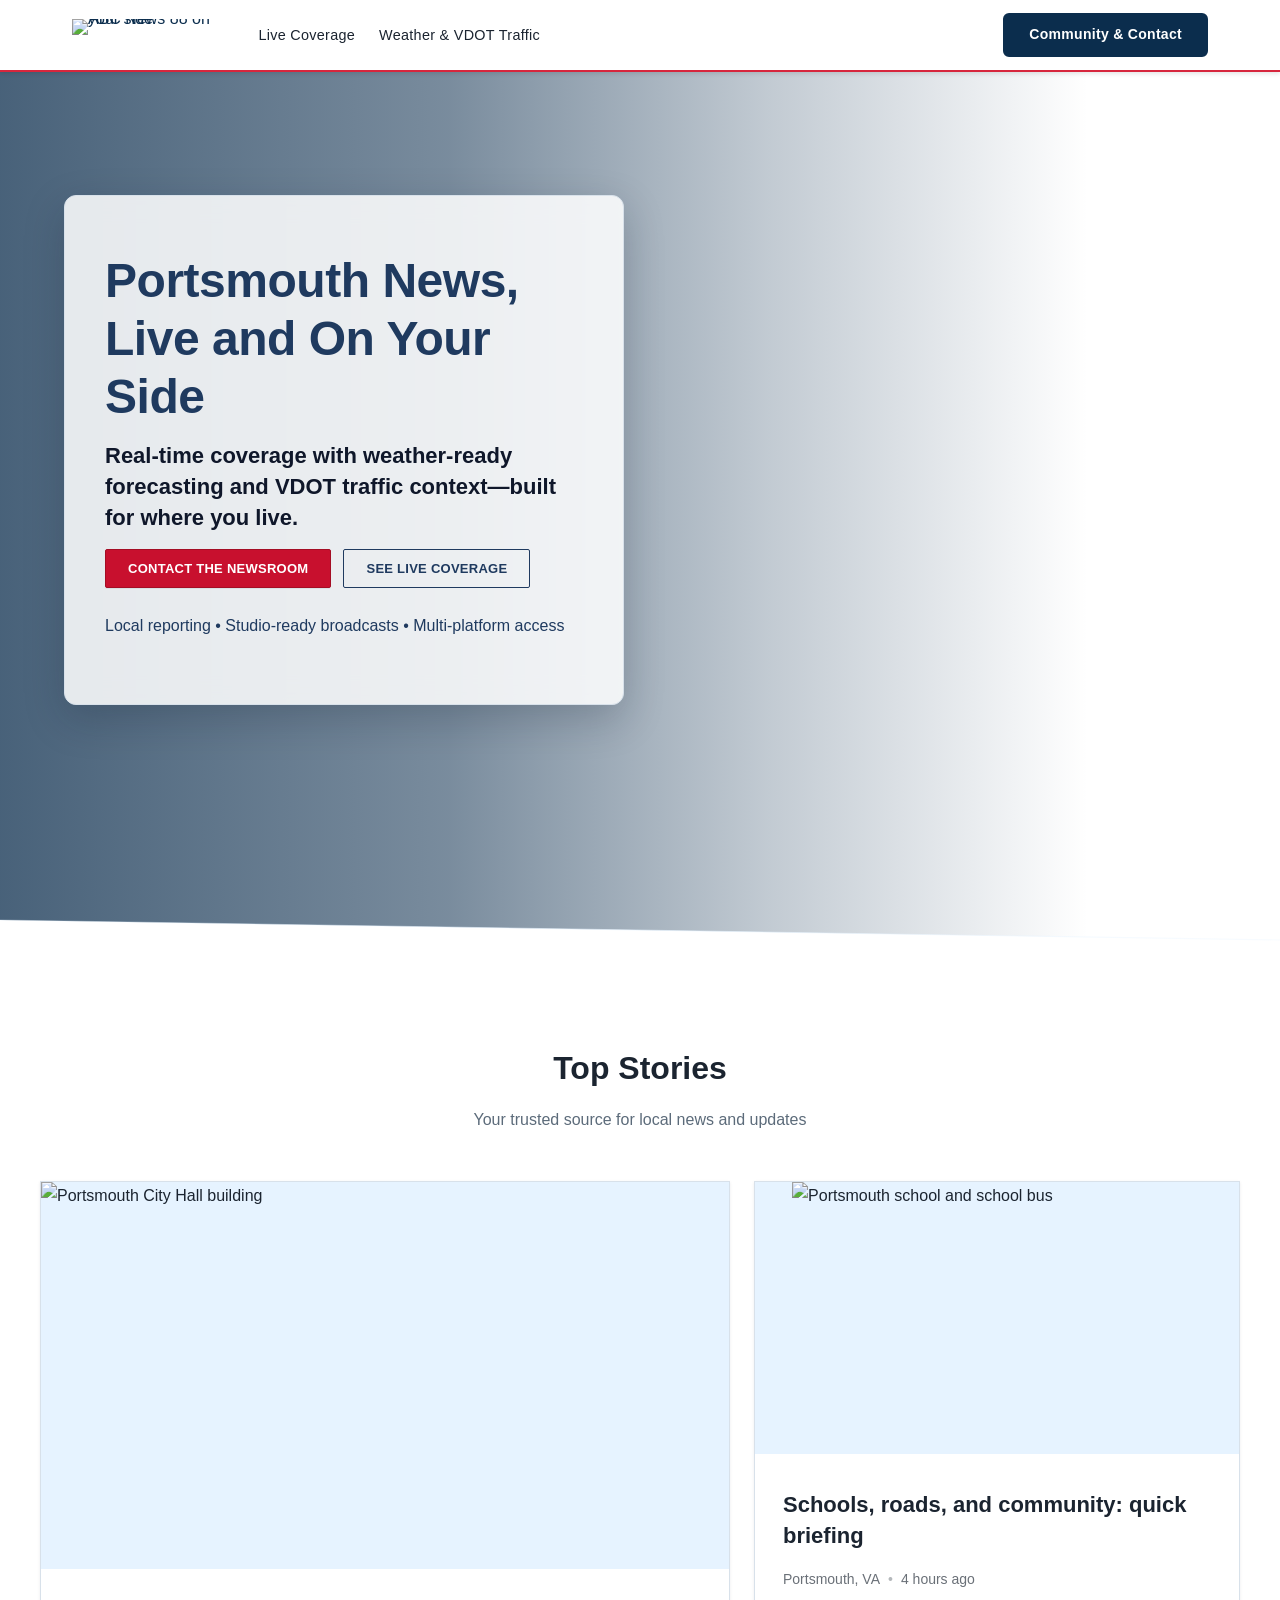
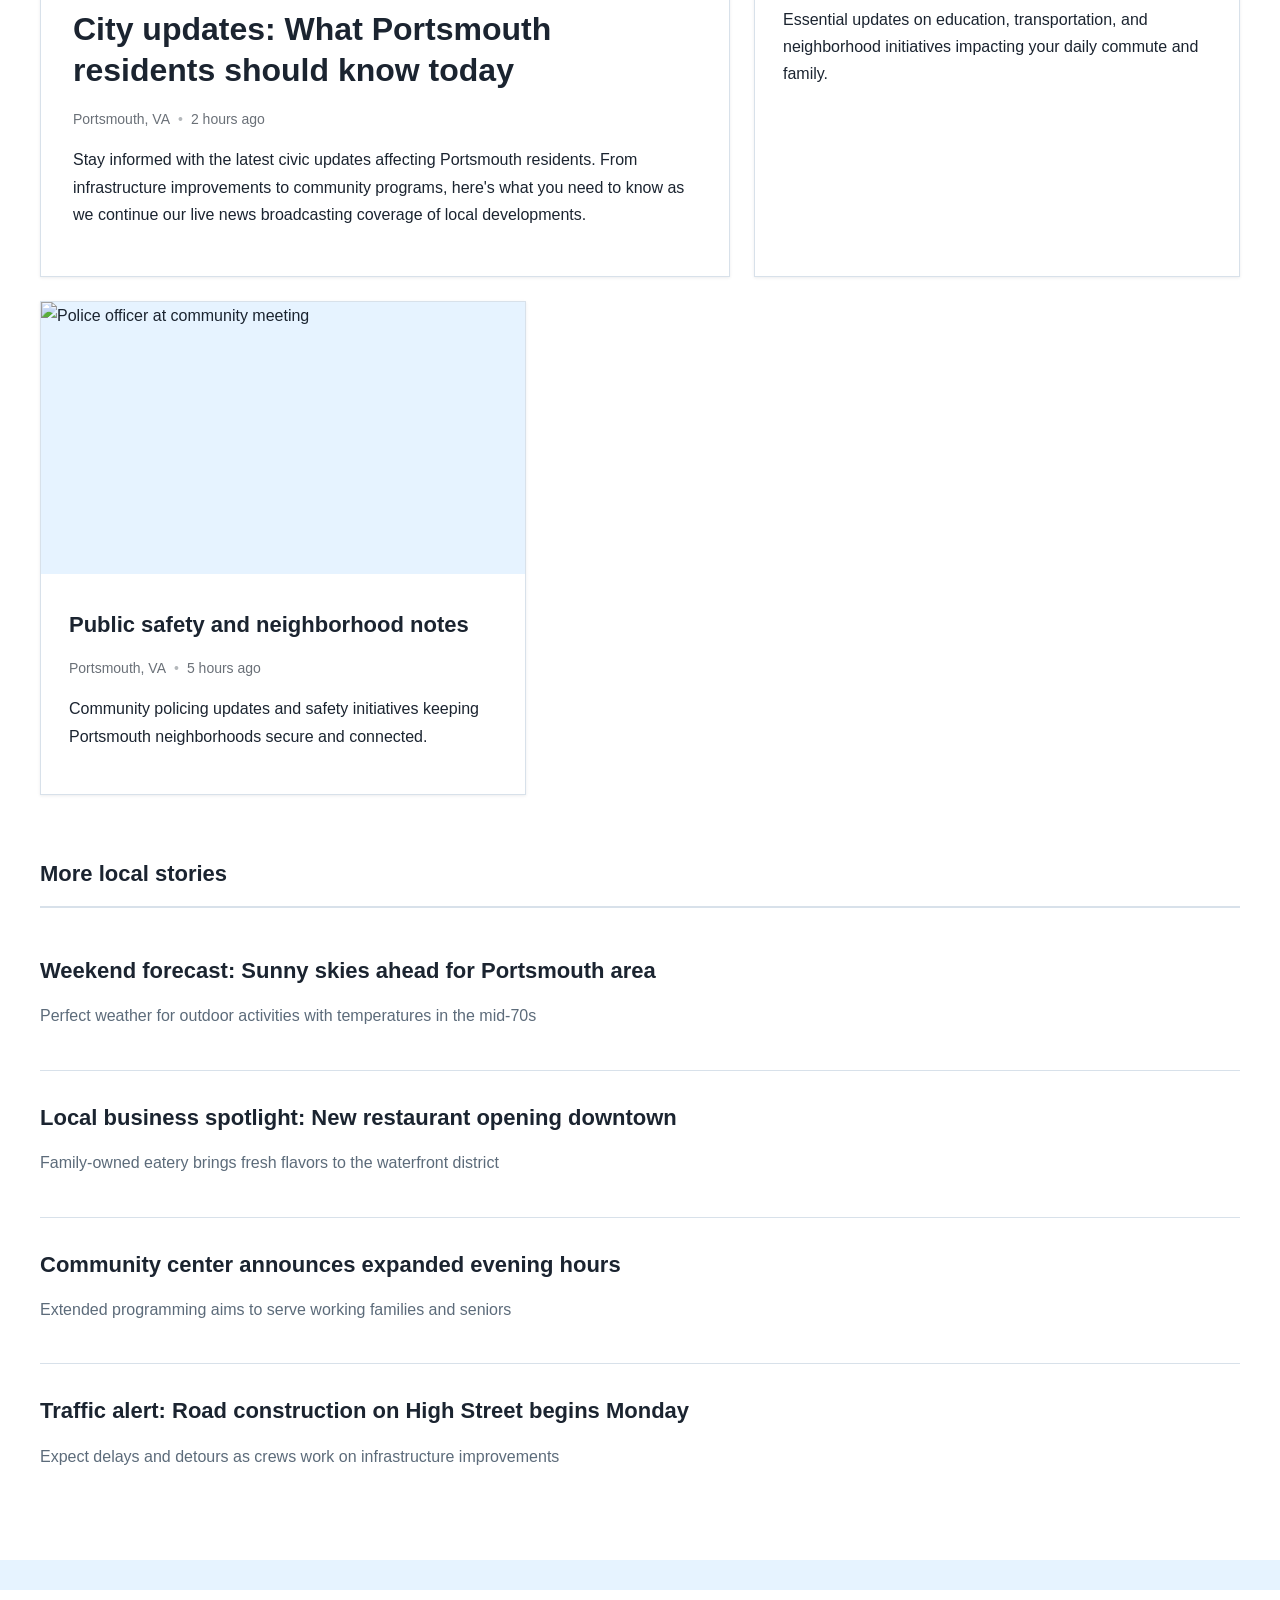
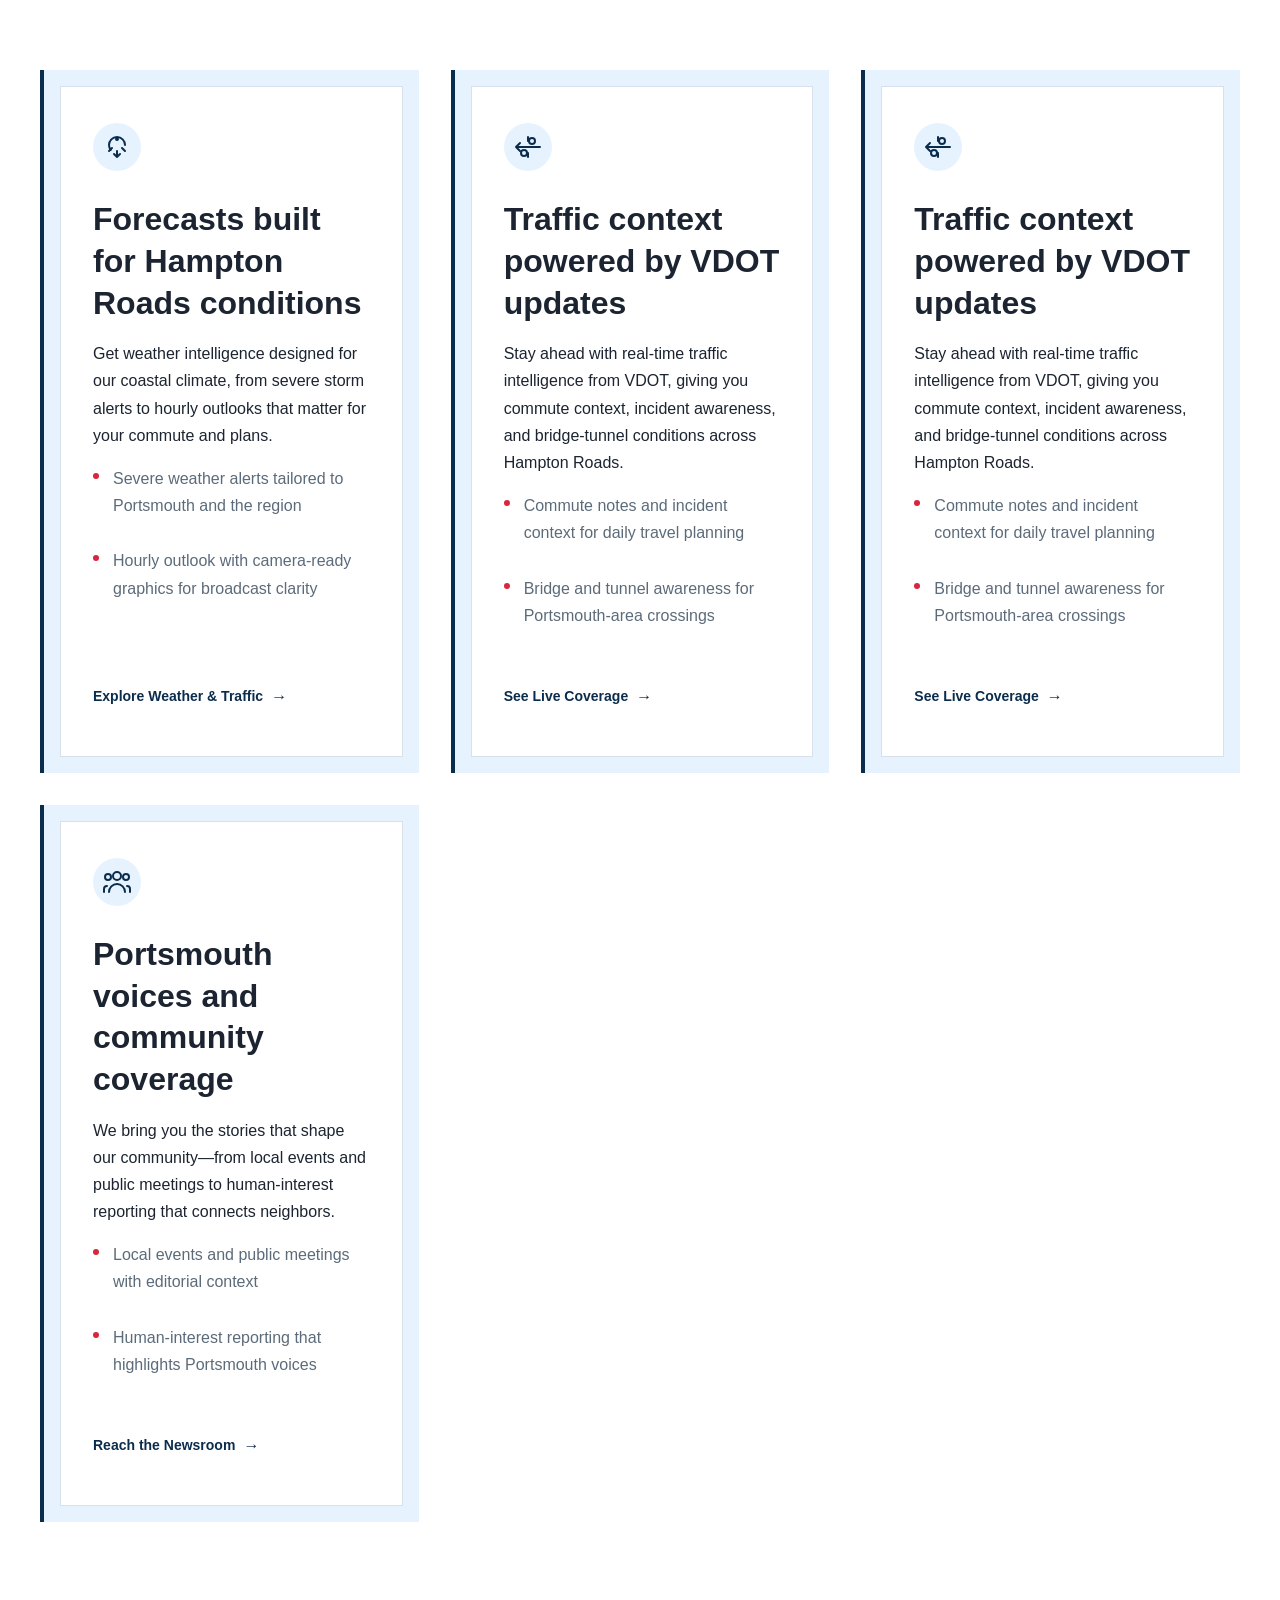
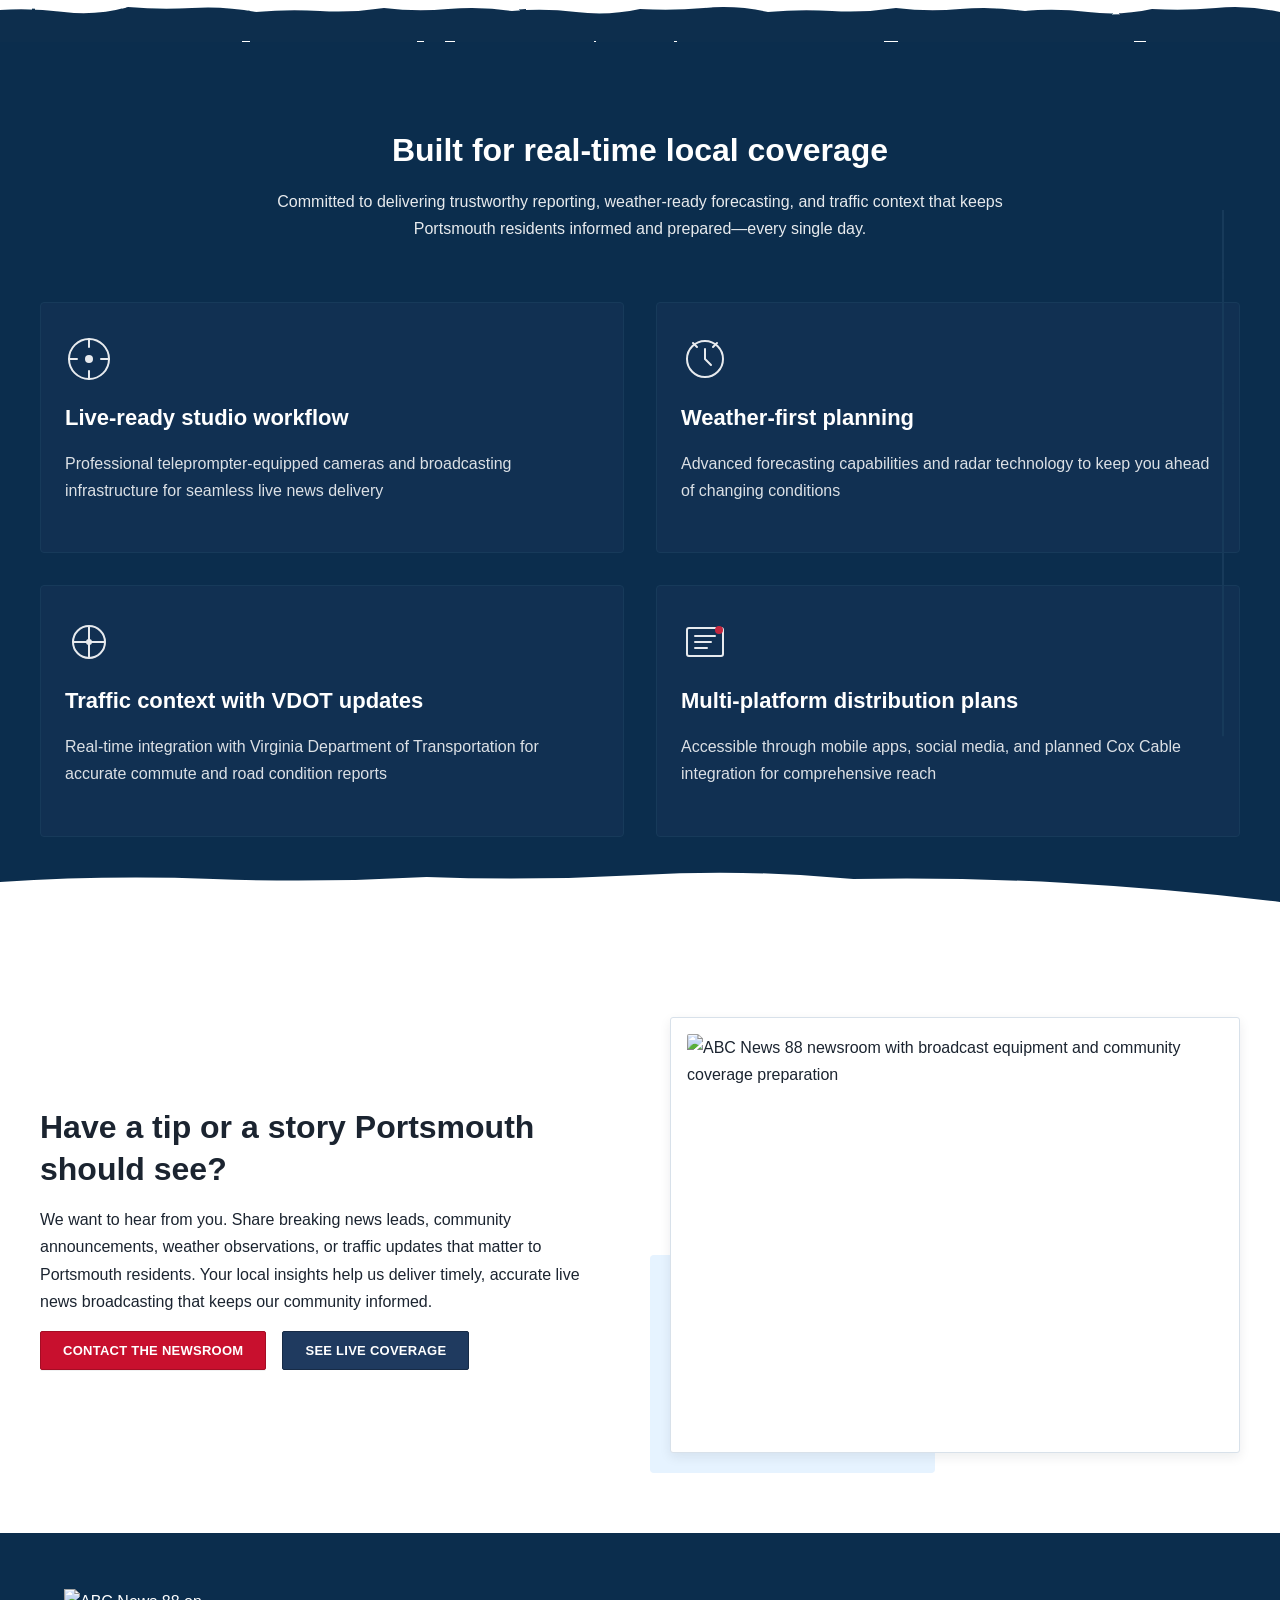
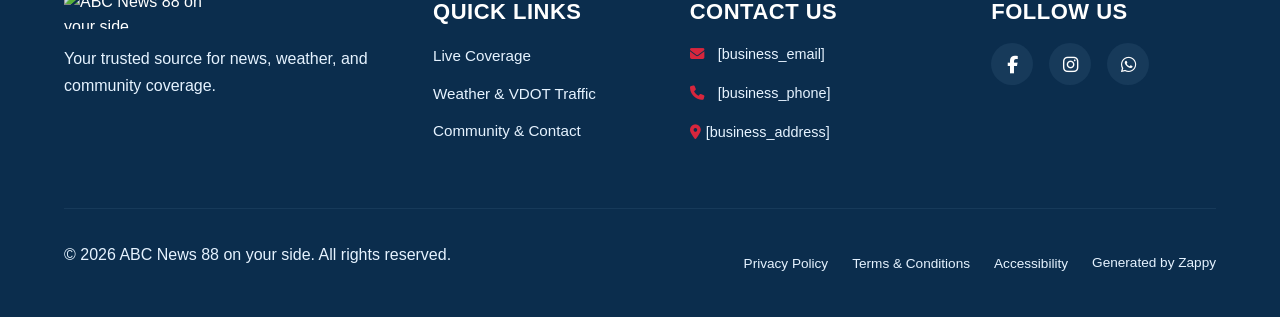
==== commit 37aae1df: "Background sync: Progressive GitHub Sync" ====
--- a/public/index.html
+++ b/public/index.html
@@ -1 +1 @@
-<!doctype html><html dir="ltr" lang="en"><head><meta charset="UTF-8"><meta content="width=device-width,initial-scale=1" name="viewport"><meta content="index, follow" name="robots"><title>Portsmouth&#39;s Trusted Live News Broadcasting — ABC News 88 on your side</title><meta content="Stay informed with ABC News 88, Portsmouth Virginia&#39;s premier source for live news broadcasting, local weather radar, and VDOT traffic updates. Watch us on Cox Cable and mobile." name="description"><meta content="live news broadcasting, Portsmouth Virginia news, local weather radar, Cox Cable Portsmouth, real-time news coverage" name="keywords"><link href="/assets/favicon.ico" rel="icon" type="image/x-icon"><link href="/assets/favicon-16x16.png" rel="icon" type="image/png" sizes="16x16"><link href="/assets/favicon-32x32.png" rel="icon" type="image/png" sizes="32x32"><link href="/assets/favicon-48x48.png" rel="icon" type="image/png" sizes="48x48"><link href="/assets/favicon-192x192.png" rel="icon" type="image/png" sizes="192x192"><link href="/assets/favicon-512x512.png" rel="icon" type="image/png" sizes="512x512"><link href="/assets/apple-touch-icon.png" rel="apple-touch-icon"><script>!function(){"use strict";var t="82980bc3-ff59-4159-b98f-e0753e56028d",e="https://api.zappy5.com/api/analytics/track",a=18e5,n=2592e6,o=!0,i=!0,r=!0;var s=function(){var e="zappy_visitor_"+t,a=null;try{if(a=localStorage.getItem(e)){var o=JSON.parse(a),i=Date.now();if(i-o.created<n)return o.lastSeen=i,localStorage.setItem(e,JSON.stringify(o)),o.id}}catch(t){console.warn("Zappy Analytics: LocalStorage not available")}var r="zv_"+Date.now()+"_"+Math.random().toString(36).substr(2,9);try{localStorage.setItem(e,JSON.stringify({id:r,created:Date.now(),lastSeen:Date.now()}))}catch(t){}return r}(),c=function(){var e="zappy_session_"+t,n=null;try{if(n=sessionStorage.getItem(e)){var o=JSON.parse(n),i=Date.now();if(i-o.timestamp<a)return o.timestamp=i,sessionStorage.setItem(e,JSON.stringify(o)),o.id}}catch(t){console.warn("Zappy Analytics: SessionStorage not available")}var r="zs_"+Date.now()+"_"+Math.random().toString(36).substr(2,9);try{sessionStorage.setItem(e,JSON.stringify({id:r,timestamp:Date.now()}))}catch(t){}return r}();function l(a,n){n=n||{};var o={website_id:t,event_type:a,page_path:window.location.pathname,referrer:document.referrer||"direct",visitor_id:s,session_id:c,metadata:n};if(navigator.sendBeacon){var i=new Blob([JSON.stringify(o)],{type:"application/json"});navigator.sendBeacon(e,i)}else fetch(e,{method:"POST",headers:{"Content-Type":"application/json"},body:JSON.stringify(o),keepalive:!0}).catch(function(t){console.warn("Zappy Analytics: Failed to track event",t)})}o&&l("pageview",{title:document.title,url:window.location.href}),i&&document.addEventListener("click",function(t){var e=t.target;if("BUTTON"===e.tagName||e.closest("button")){var a="BUTTON"===e.tagName?e:e.closest("button");l("click",{element:"button",text:a.textContent.trim().substring(0,100),id:a.id||null,class:a.className||null})}else if("A"===e.tagName||e.closest("a")){var n="A"===e.tagName?e:e.closest("a");l("navigation",{element:"link",text:n.textContent.trim().substring(0,100),href:n.href,external:n.hostname!==window.location.hostname})}},!0),r&&document.addEventListener("submit",function(t){var e=t.target;l("form_submit",{form_id:e.id||null,form_name:e.name||null,form_action:e.action||null,form_method:e.method||"GET"})},!0);var d=Date.now();window.addEventListener("beforeunload",function(){l("page_unload",{time_on_page:Math.floor((Date.now()-d)/1e3),page_path:window.location.pathname})}),window.zappyAnalytics={track:l,getVisitorId:function(){return s},getSessionId:function(){return c}}}()</script><meta content="Portsmouth's Trusted Live News Broadcasting — ABC News 88 on your side" property="og:title"><meta content="Stay informed with ABC News 88, Portsmouth Virginia's premier source for live news broadcasting, local weather radar, and VDOT traffic updates. Watch us on Cox Cable and mobile." property="og:description"><meta content="website" property="og:type"><meta content="en_US" property="og:locale"><meta content="summary_large_image" name="twitter:card"><meta content="Portsmouth's Trusted Live News Broadcasting — ABC News 88 on your side" name="twitter:title"><meta content="Stay informed with ABC News 88, Portsmouth Virginia's premier source for live news broadcasting, local weather radar, and VDOT traffic updates. Watch us on Cox Cable and mobile." name="twitter:description"><link href="https://cdnjs.cloudflare.com/ajax/libs/font-awesome/6.4.0/css/all.min.css" rel="stylesheet"><link href="/assets/favicon.ico" rel="icon" type="image/x-icon"><link href="/assets/favicon-16x16.png" rel="icon" type="image/png" sizes="16x16"><link href="/assets/favicon-32x32.png" rel="icon" type="image/png" sizes="32x32"><link href="/assets/favicon-48x48.png" rel="icon" type="image/png" sizes="48x48"><link href="/assets/favicon-192x192.png" rel="icon" type="image/png" sizes="192x192"><link href="/assets/favicon-512x512.png" rel="icon" type="image/png" sizes="512x512"><link href="/assets/apple-touch-icon.png" rel="apple-touch-icon"><link href="https://cdn.jsdelivr.net/npm/vanilla-cookieconsent@3/dist/cookieconsent.css" rel="stylesheet"><script src="https://cdn.jsdelivr.net/npm/vanilla-cookieconsent@3/dist/cookieconsent.umd.js"></script><script src="https://cdn.jsdelivr.net/gh/mickidum/acc_toolbar/acctoolbar/acctoolbar.min.js"></script><link href="/styles.css" rel="stylesheet"><style id="zappy-dropdown-submenu-styles">#navMenu li:has(.sub-menu),.nav-menu li:has(.sub-menu),.navbar li:has(.sub-menu),nav li:has(.sub-menu){position:relative}#navMenu .sub-menu,.nav-menu .sub-menu,.navbar .sub-menu,nav .sub-menu{display:block!important;position:absolute!important;top:100%;left:0;min-width:220px;background:#fff;border-radius:8px;box-shadow:0 8px 25px rgba(0,0,0,.15);padding:8px 0;opacity:0;visibility:hidden;transform:translateY(10px);transition:all .3s ease;z-index:1000;list-style:none;pointer-events:none}#navMenu li:hover>.sub-menu,.nav-menu li:hover>.sub-menu,.navbar li:hover>.sub-menu,nav li:hover>.sub-menu{opacity:1!important;visibility:visible!important;transform:translateY(0)!important;pointer-events:auto!important}.sub-menu li{list-style:none;margin:0;padding:0}.sub-menu a{display:block!important;padding:10px 16px!important;color:#333!important;font-weight:500;text-decoration:none;white-space:nowrap;transition:background-color .2s}.sub-menu a:hover{background-color:#f5f5f5}[dir=rtl] .nav-menu .sub-menu,[dir=rtl] .navbar .sub-menu,[dir=rtl] nav .sub-menu,html[lang=ar] .nav-menu .sub-menu,html[lang=ar] .navbar .sub-menu,html[lang=ar] nav .sub-menu,html[lang=he] .nav-menu .sub-menu,html[lang=he] .navbar .sub-menu,html[lang=he] nav .sub-menu{left:auto!important;right:0!important}.sub-menu:empty,.sub-menu:not(:has(li)),.sub-menu:not(:has(li:not(.zappy-hidden-menu-item))){display:none!important;opacity:0!important;visibility:hidden!important;pointer-events:none!important}li:has(.menu-group-title):hover>.sub-menu{opacity:1!important;visibility:visible!important;transform:translateY(0)!important;pointer-events:auto!important}#navMenu>li>.menu-group-title,.nav-menu>li>.menu-group-title{display:inline-block;padding:.5rem 1rem;cursor:default;user-select:none}@media (max-width:768px){#navMenu .sub-menu,.nav-menu .sub-menu,.navbar .sub-menu,nav .sub-menu{position:static!important;transform:none!important;box-shadow:none!important;background:0 0!important;max-height:0;overflow:hidden;opacity:0;visibility:hidden;transition:max-height .3s ease,opacity .3s ease;padding:0!important;border-radius:0!important}.sub-menu.mobile-expanded{max-height:500px!important;opacity:1!important;visibility:visible!important;padding:8px 0 8px 16px!important}[dir=rtl] .sub-menu.mobile-expanded,html[lang=he] .sub-menu.mobile-expanded{padding:8px 16px 8px 0!important}#navMenu li:hover>.sub-menu,.nav-menu li:hover>.sub-menu,.navbar li:hover>.sub-menu,nav li:hover>.sub-menu{opacity:0;visibility:hidden;pointer-events:none}#navMenu li>.sub-menu.mobile-expanded,.nav-menu li>.sub-menu.mobile-expanded,.navbar li>.sub-menu.mobile-expanded,nav li>.sub-menu.mobile-expanded{opacity:1!important;visibility:visible!important;pointer-events:auto!important}#navMenu li:has(.sub-menu),.nav-menu li:has(.sub-menu),.navbar li:has(.sub-menu),nav li:has(.sub-menu){display:flex!important;flex-wrap:wrap!important;align-items:center!important;position:relative!important;min-height:44px!important}#navMenu li:has(.sub-menu)>a,.nav-menu li:has(.sub-menu)>a,.navbar li:has(.sub-menu)>a,nav li:has(.sub-menu)>a{flex:1!important;min-width:0!important}#navMenu li:has(.sub-menu)>.menu-group-title,.nav-menu li:has(.sub-menu)>.menu-group-title,.navbar li:has(.sub-menu)>.menu-group-title,nav li:has(.sub-menu)>.menu-group-title{flex:1!important;min-width:0!important;padding:0!important;line-height:inherit!important}#navMenu li:has(.sub-menu)>.sub-menu,.nav-menu li:has(.sub-menu)>.sub-menu,.navbar li:has(.sub-menu)>.sub-menu,nav li:has(.sub-menu)>.sub-menu{flex-basis:100%!important;width:100%!important}#navMenu li:has(.sub-menu)>a [class*=arrow],#navMenu li:has(.sub-menu)>a [class*=chevron],.nav-menu li:has(.sub-menu)>a .fa-angle-down,.nav-menu li:has(.sub-menu)>a .fa-chevron-down,.nav-menu li:has(.sub-menu)>a [class*=arrow],.nav-menu li:has(.sub-menu)>a [class*=chevron],nav li:has(.sub-menu)>a [class*=arrow],nav li:has(.sub-menu)>a [class*=chevron]{display:none!important;visibility:hidden!important}.mobile-submenu-toggle{display:flex!important;align-items:center!important;justify-content:center!important;width:44px!important;height:auto!important;background:0 0!important;border:none!important;cursor:pointer!important;color:var(--text-dark)!important;position:static!important;flex-shrink:0!important;align-self:stretch!important;z-index:2!important;padding:0!important;margin:0!important}.mobile-submenu-toggle::after{content:''!important;width:0!important;height:0!important;border-left:6px solid transparent!important;border-right:6px solid transparent!important;border-top:7px solid currentColor!important;transition:transform .3s ease!important}.mobile-submenu-toggle.expanded::after{transform:rotate(180deg)!important}.sub-menu a{padding:10px 0!important;display:block!important;color:var(--text-dark)!important}.navbar .sub-menu li a,.zappy-products-dropdown .sub-menu a,nav.navbar .sub-menu li a{color:var(--text-dark)!important}}@media (min-width:769px){.mobile-submenu-toggle{display:none!important}}</style><style id="zappy-widget-visibility">#mic-access-tool-box,#mic-access-tool-general-button,#mic-init-access-tool #mic-access-tool-box,#mic-init-access-tool #mic-access-tool-general-button,#mic-init-access-tool .mic-access-tool-general-button,._access-icon,._access-menu,.mic-access-tool-box,.mic-access-tool-general-button,div[id*=mic-access-tool-box]{display:none!important;visibility:hidden!important;opacity:0!important;pointer-events:none!important}</style></head><body><nav class="navbar"><button aria-label="Menu" class="mobile-toggle" id="mobileToggle"><svg viewbox="0 0 24 24" fill="none" height="24" width="24" class="hamburger-icon"><path d="M3 12h18M3 6h18M3 18h18" stroke="currentColor" stroke-width="2" stroke-linecap="round"></path></svg><svg viewbox="0 0 24 24" fill="none" height="24" width="24" class="close-icon" style="display:none"><path d="M18 6L6 18M6 6l12 12" stroke="currentColor" stroke-width="2" stroke-linecap="round"></path></svg></button><button aria-label="Call" class="phone-header-btn"><svg viewbox="0 0 24 24" fill="currentColor" height="20" width="20"><path d="M22 16.92v3a2 2 0 0 1-2.18 2 19.79 19.79 0 0 1-8.63-3.07 19.5 19.5 0 0 1-6-6 19.79 19.79 0 0 1-3.07-8.67A2 2 0 0 1 4.11 2h3a2 2 0 0 1 2 1.72 12.84 12.84 0 0 0 .7 2.81 2 2 0 0 1-.45 2.11L8.09 9.91a16 16 0 0 0 6 6l1.27-1.27a2 2 0 0 1 2.11-.45 12.84 12.84 0 0 0 2.81.7A2 2 0 0 1 22 16.92z"></path></svg></button><div class="nav-container"><div class="nav-brand"><a href="/" class="logo-link"><img alt="ABC News 88 on your side" src="/assets/business-logo.webp" class="logo"></a></div><ul class="nav-menu" id="navMenu"><li><a href="/live">Live Coverage</a></li><li><a href="/weather-traffic">Weather &amp; VDOT Traffic</a></li></ul><div class="nav-cta-container"><a href="/contact" class="nav-cta-btn">Community &amp; Contact</a></div></div></nav><main><section class="home-hero-section" data-layout-spec="Home-hero" data-hero-type="fullscreen-scrim"><div class="home-hero-section__bg-wrapper"><img alt="Portsmouth waterfront skyline with broadcast camera operator" src="/assets/site-home-hero-bg.webp" class="home-hero-section__bg-image" data-context="Bright daytime Portsmouth Virginia waterfront skyline with modern buildings reflecting on calm water, soft focus camera operator silhouette on right edge, professional broadcast feel, clear blue sky, vibrant and welcoming atmosphere" data-placeholder="home-hero-bg" height="1080" width="1920" data-hero-bg="true" data-preserve-bg="0"></div><div class="home-hero-section__scrim" aria-hidden="true"></div><div class="home-hero-section__content-wrapper"><div class="home-hero-section__overlay-card"><h1 class="home-hero-section__headline">Portsmouth News, Live and On Your Side</h1><h3 class="home-hero-section__subheadline">Real-time coverage with weather-ready forecasting and VDOT traffic context—built for where you live.</h3><div class="home-hero-section__cta-group"><a href="/contact" class="home-hero-section__btn home-hero-section__btn--primary">Contact the Newsroom</a><a href="/live" class="home-hero-section__btn home-hero-section__btn--secondary">See Live Coverage</a></div><p class="home-hero-section__credibility">Local reporting • Studio-ready broadcasts • Multi-platform access</p></div></div><div class="home-hero-section__divider-wrapper"><svg viewbox="0 0 1200 60" xmlns="http://www.w3.org/2000/svg" preserveaspectratio="none" aria-hidden="true" data-no-icon-edit="true"><defs><lineargradient id="home-hero-divider-gradient" x1="0%" x2="100%" y1="0%" y2="0%"><stop offset="0%" style="stop-color:#E6F3FF;stop-opacity:0.3"></stop><stop offset="50%" style="stop-color:#E6F3FF;stop-opacity:0.6"></stop><stop offset="100%" style="stop-color:#E6F3FF;stop-opacity:0.3"></stop></lineargradient></defs><path d="M0,60 L0,20 L1200,40 L1200,60 Z" fill="var(--bg-light)"></path><line stroke="url(#home-hero-divider-gradient)" stroke-width="1" x1="0" x2="1200" y1="20" y2="40"></line></svg></div></section><section class="home-top-stories-section" data-layout-spec="Home-top-stories" id="zappy-section-1"><div class="home-top-stories-container"><div class="home-top-stories-header"><h2>Top Stories</h2><p class="home-top-stories-subheading">Your trusted source for local news and updates</p></div><div class="zappy-vertical-grid home-top-stories-grid"><article class="home-top-stories-card home-top-stories-card-featured" data-grid-item-index="0"><div class="home-top-stories-card-image-wrapper"><img alt="Portsmouth City Hall building" src="/assets/site-home-top-stories-image-1.webp" class="zappy-editable-image" data-context="Modern Portsmouth Virginia city hall building with American flag during daytime, professional news photography style showing civic architecture and local government building for broadcast news story" data-placeholder="home-top-stories-image-1" height="473" width="840" data-element-id="img-1772740811741-nuwykc020" data-element-type="image" data-original-position="static" data-resize-handler-attached="true" style="position:relative"></div><div class="home-top-stories-card-content"><h2 class="home-top-stories-card-title">City updates: What Portsmouth residents should know today</h2><div class="home-top-stories-card-meta"><span class="home-top-stories-card-location">Portsmouth, VA</span><span class="home-top-stories-card-separator">•</span><span class="home-top-stories-card-time">2 hours ago</span></div><p class="home-top-stories-card-summary">Stay informed with the latest civic updates affecting Portsmouth residents. From infrastructure improvements to community programs, here's what you need to know as we continue our live news broadcasting coverage of local developments.</p></div></article><article class="home-top-stories-card home-top-stories-card-secondary" data-grid-item-index="1" style="overflow:hidden!important"><div class="home-top-stories-card-image-wrapper"><div data-element-id="img-1772740811741-6v60lvkhn" data-element-type="image" data-zappy-wrapper-margins-applied="true" data-zappy-zoom-clip="true" data-zappy-zoom-wrapper="true" data-zappy-zoom-wrapper-height="231px" data-zappy-zoom-wrapper-width="410px" data-zappy-zoom-wrapper-width-mode="px" style="position:relative!important;overflow:hidden!important;width:410px!important;max-width:100%!important;margin-left:auto!important;margin-right:auto!important;height:231px!important;display:block!important"><img alt="Portsmouth school and school bus" src="/assets/image-home-top-stories-image-2-1772744207244-xrz7do.webp?v=1772744208661" class="zappy-editable-image" data-context="Portsmouth Virginia school building exterior with students boarding yellow school bus, bright morning light, local news broadcast photography showing education and transportation" data-placeholder="home-top-stories-image-2" height="338" width="600" data-element-id="img-1772740811741-6v60lvkhn" data-element-type="image" data-original-position="static" data-resize-handler-attached="true" style="position:relative;object-position:50% 50%;width:409.846px!important;height:230.875px!important;object-fit:cover!important;max-width:100%!important;display:block;margin-top:0!important;margin-bottom:0!important" data-zappy-original-height="230.87501525878906" data-zappy-original-width="409.8461608886719" data-zappy-zoom="1"></div></div><div class="home-top-stories-card-content"><h3 class="home-top-stories-card-title">Schools, roads, and community: quick briefing</h3><div class="home-top-stories-card-meta"><span class="home-top-stories-card-location">Portsmouth, VA</span><span class="home-top-stories-card-separator">•</span><span class="home-top-stories-card-time">4 hours ago</span></div><p class="home-top-stories-card-summary">Essential updates on education, transportation, and neighborhood initiatives impacting your daily commute and family.</p></div></article><article class="home-top-stories-card home-top-stories-card-secondary" data-grid-item-index="2"><div class="home-top-stories-card-image-wrapper"><img alt="Police officer at community meeting" src="/assets/site-home-top-stories-image-3.webp" class="zappy-editable-image" data-context="Portsmouth Virginia police officer talking with community members at neighborhood watch meeting, friendly interaction, local public safety news broadcast photography" data-placeholder="home-top-stories-image-3" height="338" width="600" data-element-id="img-1772740811741-bfjvw7rrr" data-element-type="image" data-original-position="static" data-resize-handler-attached="true" style="position:relative"></div><div class="home-top-stories-card-content"><h3 class="home-top-stories-card-title">Public safety and neighborhood notes</h3><div class="home-top-stories-card-meta"><span class="home-top-stories-card-location">Portsmouth, VA</span><span class="home-top-stories-card-separator">•</span><span class="home-top-stories-card-time">5 hours ago</span></div><p class="home-top-stories-card-summary">Community policing updates and safety initiatives keeping Portsmouth neighborhoods secure and connected.</p></div></article></div><div class="home-top-stories-more-section"><h3 class="home-top-stories-more-title">More local stories</h3><div class="zappy-vertical-grid home-top-stories-more-list"><article class="home-top-stories-more-item" data-grid-item-index="0"><h3 class="home-top-stories-more-item-title">Weekend forecast: Sunny skies ahead for Portsmouth area</h3><p class="home-top-stories-more-item-summary">Perfect weather for outdoor activities with temperatures in the mid-70s</p></article><article class="home-top-stories-more-item" data-grid-item-index="1"><h3 class="home-top-stories-more-item-title">Local business spotlight: New restaurant opening downtown</h3><p class="home-top-stories-more-item-summary">Family-owned eatery brings fresh flavors to the waterfront district</p></article><article class="home-top-stories-more-item" data-grid-item-index="2"><h3 class="home-top-stories-more-item-title">Community center announces expanded evening hours</h3><p class="home-top-stories-more-item-summary">Extended programming aims to serve working families and seniors</p></article><article class="home-top-stories-more-item" data-grid-item-index="3"><h3 class="home-top-stories-more-item-title">Traffic alert: Road construction on High Street begins Monday</h3><p class="home-top-stories-more-item-summary">Expect delays and detours as crews work on infrastructure improvements</p></article></div></div></div><div class="home-top-stories-divider-wrapper"><svg viewbox="0 0 1200 60" xmlns="http://www.w3.org/2000/svg" preserveaspectratio="none" aria-hidden="true" data-no-icon-edit="true"><path d="M0,60 L0,30 L580,30 Q590,26 600,30 L620,30 Q630,34 640,30 L1200,30 L1200,60 Z" fill="var(--bg-light)"></path><rect fill="var(--secondary)" height="30" width="1200" x="0" y="30"></rect></svg></div></section><section class="home-coverage-blocks-section" data-layout-spec="Home-coverage-blocks"><div class="home-coverage-blocks-container"><div class="zappy-vertical-grid home-coverage-blocks-grid"><article class="coverage-block"><div class="coverage-block-accent-bar"></div><div class="coverage-block-content"><div class="coverage-block-icon-wrapper"><svg viewbox="0 0 32 32" xmlns="http://www.w3.org/2000/svg" data-element-type="icon" data-icon-type="svg" fill="none" height="32" width="32"><path d="M24 14C24 9.58172 20.4183 6 16 6C11.5817 6 8 9.58172 8 14C8 15.8487 8.63214 17.5501 9.69679 18.8906" stroke="currentColor" stroke-width="2" stroke-linecap="round"></path><circle cx="16" cy="8" r="2" fill="currentColor"></circle><path d="M16 20L16 26M13 23L16 26L19 23" stroke="currentColor" stroke-width="2" stroke-linecap="round" stroke-linejoin="round"></path><path d="M11 17L8 20M21 17L24 20" stroke="currentColor" stroke-width="2" stroke-linecap="round"></path></svg></div><h2 class="zappy-editable">Forecasts built for Hampton Roads conditions</h2><p class="zappy-editable">Get weather intelligence designed for our coastal climate, from severe storm alerts to hourly outlooks that matter for your commute and plans.</p><div class="coverage-block-features"><p class="zappy-editable coverage-feature-item">Severe weather alerts tailored to Portsmouth and the region</p><p class="zappy-editable coverage-feature-item">Hourly outlook with camera-ready graphics for broadcast clarity</p></div><a href="/weather-traffic" class="zappy-editable coverage-block-cta" data-original-href="/weather-traffic">Explore Weather &amp; Traffic</a></div></article><article class="coverage-block" style="display:flex!important;flex-direction:column!important;justify-content:flex-start!important;align-items:stretch!important;align-self:stretch!important;height:100%!important"><div class="coverage-block-accent-bar"></div><div class="coverage-block-content"><div class="coverage-block-icon-wrapper"><svg viewbox="0 0 32 32" xmlns="http://www.w3.org/2000/svg" data-element-type="icon" data-icon-type="svg" fill="none" height="32" width="32"><path d="M4 16H28M4 16L8 12M4 16L8 20" stroke="currentColor" stroke-width="2" stroke-linecap="round" stroke-linejoin="round"></path><circle cx="20" cy="10" r="3" stroke="currentColor" stroke-width="2"></circle><circle cx="12" cy="22" r="3" stroke="currentColor" stroke-width="2"></circle><path d="M16 6V10M16 22V26" stroke="currentColor" stroke-width="2" stroke-linecap="round"></path></svg></div><h2 class="zappy-editable">Traffic context powered by VDOT updates</h2><p class="zappy-editable">Stay ahead with real-time traffic intelligence from VDOT, giving you commute context, incident awareness, and bridge-tunnel conditions across Hampton Roads.</p><div class="coverage-block-features"><p class="zappy-editable coverage-feature-item">Commute notes and incident context for daily travel planning</p><p class="zappy-editable coverage-feature-item">Bridge and tunnel awareness for Portsmouth-area crossings</p></div><a href="/live" class="zappy-editable coverage-block-cta" data-original-href="/live">See Live Coverage</a></div></article><article class="coverage-block" style="display:flex!important;flex-direction:column!important;justify-content:flex-end!important;align-items:stretch!important;align-self:stretch!important;height:100%!important"><div class="coverage-block-accent-bar"></div><div class="coverage-block-content"><div class="coverage-block-icon-wrapper"><svg viewbox="0 0 32 32" xmlns="http://www.w3.org/2000/svg" data-element-type="icon" data-icon-type="svg" fill="none" height="32" width="32" data-element-id="icon-1772744310022-3u94j3zd7"><path d="M4 16H28M4 16L8 12M4 16L8 20" stroke="currentColor" stroke-width="2" stroke-linecap="round" stroke-linejoin="round"></path><circle cx="20" cy="10" r="3" stroke="currentColor" stroke-width="2"></circle><circle cx="12" cy="22" r="3" stroke="currentColor" stroke-width="2"></circle><path d="M16 6V10M16 22V26" stroke="currentColor" stroke-width="2" stroke-linecap="round"></path></svg></div><h2 class="zappy-editable" style="cursor:text">Traffic context powered by VDOT updates</h2><p class="zappy-editable" style="cursor:text">Stay ahead with real-time traffic intelligence from VDOT, giving you commute context, incident awareness, and bridge-tunnel conditions across Hampton Roads.</p><div class="coverage-block-features"><p class="zappy-editable coverage-feature-item" style="cursor:text">Commute notes and incident context for daily travel planning</p><p class="zappy-editable coverage-feature-item" style="cursor:text">Bridge and tunnel awareness for Portsmouth-area crossings</p></div><a href="/live" class="zappy-editable coverage-block-cta" data-original-href="/live">See Live Coverage</a></div></article><article class="coverage-block"><div class="coverage-block-accent-bar"></div><div class="coverage-block-content"><div class="coverage-block-icon-wrapper"><svg viewbox="0 0 32 32" xmlns="http://www.w3.org/2000/svg" data-element-type="icon" data-icon-type="svg" fill="none" height="32" width="32"><circle cx="16" cy="10" r="4" stroke="currentColor" stroke-width="2"></circle><path d="M8 26C8 21.5817 11.5817 18 16 18C20.4183 18 24 21.5817 24 26" stroke="currentColor" stroke-width="2" stroke-linecap="round"></path><circle cx="25" cy="11" r="3" stroke="currentColor" stroke-width="2"></circle><circle cx="7" cy="11" r="3" stroke="currentColor" stroke-width="2"></circle><path d="M26 20C27.6569 20 29 21.3431 29 23V26M6 20C4.34315 20 3 21.3431 3 23V26" stroke="currentColor" stroke-width="2" stroke-linecap="round"></path></svg></div><h2 class="zappy-editable">Portsmouth voices and community coverage</h2><p class="zappy-editable">We bring you the stories that shape our community—from local events and public meetings to human-interest reporting that connects neighbors.</p><div class="coverage-block-features"><p class="zappy-editable coverage-feature-item">Local events and public meetings with editorial context</p><p class="zappy-editable coverage-feature-item">Human-interest reporting that highlights Portsmouth voices</p></div><a href="/contact" class="zappy-editable coverage-block-cta" data-original-href="/contact">Reach the Newsroom</a></div></article></div></div><div class="home-coverage-blocks-divider-wrapper"><svg viewbox="0 0 1200 60" xmlns="http://www.w3.org/2000/svg" preserveaspectratio="none" aria-hidden="true" data-no-icon-edit="true"><defs><filter height="200%" id="coverage-torn-texture" width="200%" x="-50%" y="-50%"><feturbulence basefrequency="0.04" numoctaves="3" result="noise" type="fractalNoise"></feturbulence><fedisplacementmap in="SourceGraphic" in2="noise" scale="2" xchannelselector="R" ychannelselector="G"></fedisplacementmap></filter></defs><path d="M0,60 L0,28 Q30,26 60,30 T120,25 Q150,28 180,26 T240,30 Q270,27 300,29 T360,26 Q390,30 420,27 T480,29 Q510,26 540,30 T600,27 Q630,29 660,26 T720,30 Q750,27 780,29 T840,26 Q870,30 900,27 T960,29 Q990,26 1020,30 T1080,27 Q1110,29 1140,26 T1200,30 L1200,60 Z" fill="var(--bg-dark)" filter="url(#coverage-torn-texture)"></path></svg></div></section><section class="home-stats-section" data-layout-spec="Home-stats"><div class="home-stats-container"><div class="home-stats-title-area"><h2>Built for real-time local coverage</h2><p>Committed to delivering trustworthy reporting, weather-ready forecasting, and traffic context that keeps Portsmouth residents informed and prepared—every single day.</p></div><div class="home-stats-grid"><div class="home-stats-card"><div class="home-stats-icon"><svg viewbox="0 0 48 48" xmlns="http://www.w3.org/2000/svg" data-element-type="icon" data-icon-type="svg" fill="none" height="48" width="48"><circle cx="24" cy="24" r="20" fill="none" stroke="currentColor" stroke-width="2"></circle><circle cx="24" cy="24" r="4" fill="currentColor"></circle><path d="M24 4v8M24 36v8M4 24h8M36 24h8" stroke="currentColor" stroke-width="2" stroke-linecap="round"></path></svg></div><h3>Live-ready studio workflow</h3><p>Professional teleprompter-equipped cameras and broadcasting infrastructure for seamless live news delivery</p></div><div class="home-stats-card"><div class="home-stats-icon"><svg viewbox="0 0 48 48" xmlns="http://www.w3.org/2000/svg" data-element-type="icon" data-icon-type="svg" fill="none" height="48" width="48"><path d="M24 6C14.059 6 6 14.059 6 24s8.059 18 18 18 18-8.059 18-18S33.941 6 24 6z" stroke="currentColor" stroke-width="2" fill="none"></path><path d="M24 14v10l6 6" stroke="currentColor" stroke-width="2" stroke-linecap="round" stroke-linejoin="round"></path><path d="M12 8l4 4M36 8l-4 4" stroke="currentColor" stroke-width="2" stroke-linecap="round"></path></svg></div><h3>Weather-first planning</h3><p>Advanced forecasting capabilities and radar technology to keep you ahead of changing conditions</p></div><div class="home-stats-card"><div class="home-stats-icon"><svg viewbox="0 0 48 48" xmlns="http://www.w3.org/2000/svg" data-element-type="icon" data-icon-type="svg" fill="none" height="48" width="48"><path d="M8 24h32M8 24c0-8.837 7.163-16 16-16s16 7.163 16 16M8 24c0 8.837 7.163 16 16 16s16-7.163 16-16" stroke="currentColor" stroke-width="2" fill="none"></path><path d="M24 8v32" stroke="currentColor" stroke-width="2"></path><circle cx="24" cy="24" r="3" fill="currentColor"></circle></svg></div><h3>Traffic context with VDOT updates</h3><p>Real-time integration with Virginia Department of Transportation for accurate commute and road condition reports</p></div><div class="home-stats-card"><div class="home-stats-icon"><svg viewbox="0 0 48 48" xmlns="http://www.w3.org/2000/svg" data-element-type="icon" data-icon-type="svg" fill="none" height="48" width="48"><rect fill="none" height="28" width="36" x="6" y="10" rx="2" stroke="currentColor" stroke-width="2"></rect><path d="M14 18h20M14 24h16M14 30h12" stroke="currentColor" stroke-width="2" stroke-linecap="round"></path><circle cx="38" cy="12" r="4" fill="var(--accent)"></circle></svg></div><h3>Multi-platform distribution plans</h3><p>Accessible through mobile apps, social media, and planned Cox Cable integration for comprehensive reach</p></div></div><div class="home-stats-signal-line" aria-hidden="true"><svg viewbox="0 0 2 600" xmlns="http://www.w3.org/2000/svg" preserveaspectratio="none"><line stroke="var(--border-dark)" stroke-width="2" x1="1" x2="1" y1="0" y2="600"></line><circle cx="1" cy="75" r="4" fill="var(--border-dark)"></circle><circle cx="1" cy="225" r="4" fill="var(--border-dark)"></circle><circle cx="1" cy="375" r="4" fill="var(--border-dark)"></circle><circle cx="1" cy="525" r="4" fill="var(--border-dark)"></circle></svg></div></div><div class="home-stats-divider-wrapper"><svg viewbox="0 0 1200 80" xmlns="http://www.w3.org/2000/svg" preserveaspectratio="none" aria-hidden="true" data-no-icon-edit="true"><defs><lineargradient id="waveGradient" x1="0%" x2="100%" y1="0%" y2="0%"><stop offset="0%" style="stop-color:#0B2D4D;stop-opacity:1"></stop><stop offset="50%" style="stop-color:#1F3A5F;stop-opacity:1"></stop><stop offset="100%" style="stop-color:#FFFFFF;stop-opacity:1"></stop></lineargradient></defs><path d="M0,80 L0,25 Q100,18 200,22 T400,20 Q500,24 600,18 T800,22 Q900,20 1000,26 T1200,45 L1200,80 Z" fill="#FFFFFF"></path></svg></div></section><section class="home-cta-section" data-layout-spec="Home-cta"><div class="home-cta-container"><div class="home-cta-content"><h2>Have a tip or a story Portsmouth should see?</h2><p>We want to hear from you. Share breaking news leads, community announcements, weather observations, or traffic updates that matter to Portsmouth residents. Your local insights help us deliver timely, accurate live news broadcasting that keeps our community informed.</p><div class="home-cta-buttons"><a href="/contact" class="btn-primary">Contact the Newsroom</a><a href="/live" class="btn-secondary">See Live Coverage</a></div></div><div class="home-cta-image-wrapper"><div class="home-cta-backplate"></div><div class="home-cta-image-frame"><img alt="ABC News 88 newsroom with broadcast equipment and community coverage preparation" src="/assets/site-home-cta-image-1.webp" data-context="Professional newsroom environment for ABC News 88 Portsmouth Virginia local news station, showing broadcast cameras, teleprompter equipment, news desk with monitors displaying weather radar and traffic maps, warm professional lighting, community-focused atmosphere, modern broadcasting technology, editorial workspace with journalists preparing live coverage" data-placeholder="home-cta-image-1" height="450" width="600"></div></div></div></section></main><footer class="site-footer"><div class="footer-container"><div class="footer-top"><div class="footer-column footer-about"><img alt="ABC News 88 on your side" src="/assets/business-logo.webp" class="logo"><p class="footer-tagline">Your trusted source for news, weather, and community coverage.</p></div><div class="footer-column footer-links"><h3 class="footer-heading">Quick Links</h3><ul class="footer-nav"><li><a href="/live">Live Coverage</a></li><li><a href="/weather-traffic">Weather &amp; VDOT Traffic</a></li><li><a href="/contact">Community &amp; Contact</a></li></ul></div><div class="footer-column footer-contact"><h3 class="footer-heading">Contact Us</h3><ul class="contact-list"><li><i class="fas fa-envelope"></i><a href="mailto:[business_email]">[business_email]</a></li><li><i class="fas fa-phone"></i><a href="tel:[business_phone]">[business_phone]</a></li><li><a href="/"><i class="fas fa-map-marker-alt"></i><span>[business_address]</span></a></li></ul></div><div class="footer-column footer-social"><h3 class="footer-heading">Follow Us</h3><div class="social-links"><a href="[facebook_handle]" aria-label="Facebook"><i class="fab fa-facebook-f"></i></a><a href="[instagram_handle]" aria-label="Instagram"><i class="fab fa-instagram"></i></a><a href="[whatsapp_handle]" aria-label="WhatsApp"><i class="fab fa-whatsapp"></i></a></div></div></div><div class="footer-bottom"><div class="footer-bottom-left"><p class="copyright">© 2026 ABC News 88 on your side. All rights reserved.</p></div><div class="footer-bottom-right"><ul class="legal-links"><li><a href="/privacy">Privacy Policy</a></li><li><a href="/terms">Terms &amp; Conditions</a></li><li><a href="/accessibility">Accessibility</a></li></ul><a href="https://zappy5.com" class="zappy-attribution" target="_blank">Generated by Zappy</a></div></div></div></footer><a href="https://wa.me/[whatsapp_handle]" class="whatsapp-float" aria-label="WhatsApp"><i class="fab fa-whatsapp"></i></a><div data-integration="accessibility:toolbar"></div><script src="/script.js"></script><script id="zappy-mobile-submenu-script">!function(){function e(){if(window.innerWidth>768)return document.querySelectorAll(".mobile-submenu-toggle").forEach(function(e){e.remove()}),void document.querySelectorAll(".sub-menu.mobile-expanded").forEach(function(e){e.classList.remove("mobile-expanded")});document.querySelectorAll(".nav-menu li:has(.sub-menu), nav li:has(.sub-menu), .navbar li:has(.sub-menu), #navMenu li:has(.sub-menu)").forEach(function(e){if(!e.querySelector(".mobile-submenu-toggle")){var t=e.querySelector(".sub-menu"),n=e.querySelector(":scope > a");if(t&&n){var o=document.createElement("button");o.className="mobile-submenu-toggle",o.setAttribute("aria-label","Toggle submenu"),o.setAttribute("type","button"),n.insertAdjacentElement("afterend",o),o.addEventListener("click",function(e){e.preventDefault(),e.stopPropagation(),document.querySelectorAll(".sub-menu.mobile-expanded").forEach(function(e){if(e!==t){e.classList.remove("mobile-expanded");var n=e.parentElement.querySelector(".mobile-submenu-toggle");n&&n.classList.remove("expanded")}}),t.classList.toggle("mobile-expanded"),o.classList.toggle("expanded")})}}})}var t;"loading"===document.readyState?document.addEventListener("DOMContentLoaded",e):e(),window.addEventListener("resize",function(){clearTimeout(t),t=setTimeout(e,250)});var n=new MutationObserver(function(t){t.forEach(function(t){if("attributes"===t.type){var n=t.target;n.classList&&(n.classList.contains("active")||n.classList.contains("open"))&&setTimeout(e,100)}})});setTimeout(function(){document.querySelectorAll(".mobile-menu, .nav-menu, #navMenu, nav").forEach(function(e){n.observe(e,{attributes:!0,attributeFilter:["class","style"]})})},500)}()</script><script>!function(){function t(){document.querySelectorAll('[data-zappy-zoom-wrapper="true"]').forEach(function(t){var e=t.style.getPropertyValue("width");if(e&&"100%"!==e){t.style.setProperty("width","100%","important"),t.style.setProperty("max-width","100%","important"),t.style.setProperty("height","auto","important");var r=t.querySelector("img");r&&(r.style.setProperty("position","relative","important"),r.style.setProperty("width","100%","important"),r.style.setProperty("height","auto","important"),r.style.setProperty("max-width","100%","important"),r.style.setProperty("max-height","400px","important"),r.style.setProperty("object-fit","cover","important"),r.style.setProperty("left","0","important"),r.style.setProperty("top","0","important"))}})}window.innerWidth>768||("loading"===document.readyState?document.addEventListener("DOMContentLoaded",t):setTimeout(t,50))}()</script></body></html>+<!doctype html><html dir="ltr" lang="en"><head><meta charset="UTF-8"><meta content="width=device-width,initial-scale=1" name="viewport"><meta content="index, follow" name="robots"><title>Portsmouth&#39;s Trusted Live News Broadcasting — ABC News 88 on your side</title><meta content="Stay informed with ABC News 88, Portsmouth Virginia&#39;s premier source for live news broadcasting, local weather radar, and VDOT traffic updates. Watch us on Cox Cable and mobile." name="description"><meta content="live news broadcasting, Portsmouth Virginia news, local weather radar, Cox Cable Portsmouth, real-time news coverage" name="keywords"><link href="/assets/favicon.ico" rel="icon" type="image/x-icon"><link href="/assets/favicon-16x16.png" rel="icon" type="image/png" sizes="16x16"><link href="/assets/favicon-32x32.png" rel="icon" type="image/png" sizes="32x32"><link href="/assets/favicon-48x48.png" rel="icon" type="image/png" sizes="48x48"><link href="/assets/favicon-192x192.png" rel="icon" type="image/png" sizes="192x192"><link href="/assets/favicon-512x512.png" rel="icon" type="image/png" sizes="512x512"><link href="/assets/apple-touch-icon.png" rel="apple-touch-icon"><script>!function(){"use strict";var t="82980bc3-ff59-4159-b98f-e0753e56028d",e="https://api.zappy5.com/api/analytics/track",a=18e5,n=2592e6,o=!0,i=!0,r=!0;var s=function(){var e="zappy_visitor_"+t,a=null;try{if(a=localStorage.getItem(e)){var o=JSON.parse(a),i=Date.now();if(i-o.created<n)return o.lastSeen=i,localStorage.setItem(e,JSON.stringify(o)),o.id}}catch(t){console.warn("Zappy Analytics: LocalStorage not available")}var r="zv_"+Date.now()+"_"+Math.random().toString(36).substr(2,9);try{localStorage.setItem(e,JSON.stringify({id:r,created:Date.now(),lastSeen:Date.now()}))}catch(t){}return r}(),c=function(){var e="zappy_session_"+t,n=null;try{if(n=sessionStorage.getItem(e)){var o=JSON.parse(n),i=Date.now();if(i-o.timestamp<a)return o.timestamp=i,sessionStorage.setItem(e,JSON.stringify(o)),o.id}}catch(t){console.warn("Zappy Analytics: SessionStorage not available")}var r="zs_"+Date.now()+"_"+Math.random().toString(36).substr(2,9);try{sessionStorage.setItem(e,JSON.stringify({id:r,timestamp:Date.now()}))}catch(t){}return r}();function l(a,n){n=n||{};var o={website_id:t,event_type:a,page_path:window.location.pathname,referrer:document.referrer||"direct",visitor_id:s,session_id:c,metadata:n};if(navigator.sendBeacon){var i=new Blob([JSON.stringify(o)],{type:"application/json"});navigator.sendBeacon(e,i)}else fetch(e,{method:"POST",headers:{"Content-Type":"application/json"},body:JSON.stringify(o),keepalive:!0}).catch(function(t){console.warn("Zappy Analytics: Failed to track event",t)})}o&&l("pageview",{title:document.title,url:window.location.href}),i&&document.addEventListener("click",function(t){var e=t.target;if("BUTTON"===e.tagName||e.closest("button")){var a="BUTTON"===e.tagName?e:e.closest("button");l("click",{element:"button",text:a.textContent.trim().substring(0,100),id:a.id||null,class:a.className||null})}else if("A"===e.tagName||e.closest("a")){var n="A"===e.tagName?e:e.closest("a");l("navigation",{element:"link",text:n.textContent.trim().substring(0,100),href:n.href,external:n.hostname!==window.location.hostname})}},!0),r&&document.addEventListener("submit",function(t){var e=t.target;l("form_submit",{form_id:e.id||null,form_name:e.name||null,form_action:e.action||null,form_method:e.method||"GET"})},!0);var d=Date.now();window.addEventListener("beforeunload",function(){l("page_unload",{time_on_page:Math.floor((Date.now()-d)/1e3),page_path:window.location.pathname})}),window.zappyAnalytics={track:l,getVisitorId:function(){return s},getSessionId:function(){return c}}}()</script><meta content="Portsmouth's Trusted Live News Broadcasting — ABC News 88 on your side" property="og:title"><meta content="Stay informed with ABC News 88, Portsmouth Virginia's premier source for live news broadcasting, local weather radar, and VDOT traffic updates. Watch us on Cox Cable and mobile." property="og:description"><meta content="website" property="og:type"><meta content="en_US" property="og:locale"><meta content="summary_large_image" name="twitter:card"><meta content="Portsmouth's Trusted Live News Broadcasting — ABC News 88 on your side" name="twitter:title"><meta content="Stay informed with ABC News 88, Portsmouth Virginia's premier source for live news broadcasting, local weather radar, and VDOT traffic updates. Watch us on Cox Cable and mobile." name="twitter:description"><link href="https://cdnjs.cloudflare.com/ajax/libs/font-awesome/6.4.0/css/all.min.css" rel="stylesheet"><link href="/assets/favicon.ico" rel="icon" type="image/x-icon"><link href="/assets/favicon-16x16.png" rel="icon" type="image/png" sizes="16x16"><link href="/assets/favicon-32x32.png" rel="icon" type="image/png" sizes="32x32"><link href="/assets/favicon-48x48.png" rel="icon" type="image/png" sizes="48x48"><link href="/assets/favicon-192x192.png" rel="icon" type="image/png" sizes="192x192"><link href="/assets/favicon-512x512.png" rel="icon" type="image/png" sizes="512x512"><link href="/assets/apple-touch-icon.png" rel="apple-touch-icon"><link href="https://cdn.jsdelivr.net/npm/vanilla-cookieconsent@3/dist/cookieconsent.css" rel="stylesheet"><script src="https://cdn.jsdelivr.net/npm/vanilla-cookieconsent@3/dist/cookieconsent.umd.js"></script><script src="https://cdn.jsdelivr.net/gh/mickidum/acc_toolbar/acctoolbar/acctoolbar.min.js"></script><link href="/styles.css" rel="stylesheet"><style id="zappy-dropdown-submenu-styles">#navMenu li:has(.sub-menu),.nav-menu li:has(.sub-menu),.navbar li:has(.sub-menu),nav li:has(.sub-menu){position:relative}#navMenu .sub-menu,.nav-menu .sub-menu,.navbar .sub-menu,nav .sub-menu{display:block!important;position:absolute!important;top:100%;left:0;min-width:220px;background:#fff;border-radius:8px;box-shadow:0 8px 25px rgba(0,0,0,.15);padding:8px 0;opacity:0;visibility:hidden;transform:translateY(10px);transition:all .3s ease;z-index:1000;list-style:none;pointer-events:none}#navMenu li:hover>.sub-menu,.nav-menu li:hover>.sub-menu,.navbar li:hover>.sub-menu,nav li:hover>.sub-menu{opacity:1!important;visibility:visible!important;transform:translateY(0)!important;pointer-events:auto!important}.sub-menu li{list-style:none;margin:0;padding:0}.sub-menu a{display:block!important;padding:10px 16px!important;color:#333!important;font-weight:500;text-decoration:none;white-space:nowrap;transition:background-color .2s}.sub-menu a:hover{background-color:#f5f5f5}[dir=rtl] .nav-menu .sub-menu,[dir=rtl] .navbar .sub-menu,[dir=rtl] nav .sub-menu,html[lang=ar] .nav-menu .sub-menu,html[lang=ar] .navbar .sub-menu,html[lang=ar] nav .sub-menu,html[lang=he] .nav-menu .sub-menu,html[lang=he] .navbar .sub-menu,html[lang=he] nav .sub-menu{left:auto!important;right:0!important}.sub-menu:empty,.sub-menu:not(:has(li)),.sub-menu:not(:has(li:not(.zappy-hidden-menu-item))){display:none!important;opacity:0!important;visibility:hidden!important;pointer-events:none!important}li:has(.menu-group-title):hover>.sub-menu{opacity:1!important;visibility:visible!important;transform:translateY(0)!important;pointer-events:auto!important}#navMenu>li>.menu-group-title,.nav-menu>li>.menu-group-title{display:inline-block;padding:.5rem 1rem;cursor:default;user-select:none}@media (max-width:768px){#navMenu .sub-menu,.nav-menu .sub-menu,.navbar .sub-menu,nav .sub-menu{position:static!important;transform:none!important;box-shadow:none!important;background:0 0!important;max-height:0;overflow:hidden;opacity:0;visibility:hidden;transition:max-height .3s ease,opacity .3s ease;padding:0!important;border-radius:0!important}.sub-menu.mobile-expanded{max-height:500px!important;opacity:1!important;visibility:visible!important;padding:8px 0 8px 16px!important}[dir=rtl] .sub-menu.mobile-expanded,html[lang=he] .sub-menu.mobile-expanded{padding:8px 16px 8px 0!important}#navMenu li:hover>.sub-menu,.nav-menu li:hover>.sub-menu,.navbar li:hover>.sub-menu,nav li:hover>.sub-menu{opacity:0;visibility:hidden;pointer-events:none}#navMenu li>.sub-menu.mobile-expanded,.nav-menu li>.sub-menu.mobile-expanded,.navbar li>.sub-menu.mobile-expanded,nav li>.sub-menu.mobile-expanded{opacity:1!important;visibility:visible!important;pointer-events:auto!important}#navMenu li:has(.sub-menu),.nav-menu li:has(.sub-menu),.navbar li:has(.sub-menu),nav li:has(.sub-menu){display:flex!important;flex-wrap:wrap!important;align-items:center!important;position:relative!important;min-height:44px!important}#navMenu li:has(.sub-menu)>a,.nav-menu li:has(.sub-menu)>a,.navbar li:has(.sub-menu)>a,nav li:has(.sub-menu)>a{flex:1!important;min-width:0!important}#navMenu li:has(.sub-menu)>.menu-group-title,.nav-menu li:has(.sub-menu)>.menu-group-title,.navbar li:has(.sub-menu)>.menu-group-title,nav li:has(.sub-menu)>.menu-group-title{flex:1!important;min-width:0!important;padding:0!important;line-height:inherit!important}#navMenu li:has(.sub-menu)>.sub-menu,.nav-menu li:has(.sub-menu)>.sub-menu,.navbar li:has(.sub-menu)>.sub-menu,nav li:has(.sub-menu)>.sub-menu{flex-basis:100%!important;width:100%!important}#navMenu li:has(.sub-menu)>a [class*=arrow],#navMenu li:has(.sub-menu)>a [class*=chevron],.nav-menu li:has(.sub-menu)>a .fa-angle-down,.nav-menu li:has(.sub-menu)>a .fa-chevron-down,.nav-menu li:has(.sub-menu)>a [class*=arrow],.nav-menu li:has(.sub-menu)>a [class*=chevron],nav li:has(.sub-menu)>a [class*=arrow],nav li:has(.sub-menu)>a [class*=chevron]{display:none!important;visibility:hidden!important}.mobile-submenu-toggle{display:flex!important;align-items:center!important;justify-content:center!important;width:44px!important;height:auto!important;background:0 0!important;border:none!important;cursor:pointer!important;color:var(--text-dark)!important;position:static!important;flex-shrink:0!important;align-self:stretch!important;z-index:2!important;padding:0!important;margin:0!important}.mobile-submenu-toggle::after{content:''!important;width:0!important;height:0!important;border-left:6px solid transparent!important;border-right:6px solid transparent!important;border-top:7px solid currentColor!important;transition:transform .3s ease!important}.mobile-submenu-toggle.expanded::after{transform:rotate(180deg)!important}.sub-menu a{padding:10px 0!important;display:block!important;color:var(--text-dark)!important}.navbar .sub-menu li a,.zappy-products-dropdown .sub-menu a,nav.navbar .sub-menu li a{color:var(--text-dark)!important}}@media (min-width:769px){.mobile-submenu-toggle{display:none!important}}</style><style id="zappy-widget-visibility">#mic-access-tool-box,#mic-access-tool-general-button,#mic-init-access-tool #mic-access-tool-box,#mic-init-access-tool #mic-access-tool-general-button,#mic-init-access-tool .mic-access-tool-general-button,._access-icon,._access-menu,.mic-access-tool-box,.mic-access-tool-general-button,div[id*=mic-access-tool-box]{display:none!important;visibility:hidden!important;opacity:0!important;pointer-events:none!important}</style></head><body><nav class="navbar"><button aria-label="Menu" class="mobile-toggle" id="mobileToggle"><svg viewBox="0 0 24 24" fill="none" height="24" width="24" class="hamburger-icon"><path d="M3 12h18M3 6h18M3 18h18" stroke="currentColor" stroke-width="2" stroke-linecap="round"></path></svg><svg viewBox="0 0 24 24" fill="none" height="24" width="24" class="close-icon" style="display:none"><path d="M18 6L6 18M6 6l12 12" stroke="currentColor" stroke-width="2" stroke-linecap="round"></path></svg></button><button aria-label="Call" class="phone-header-btn"><svg viewBox="0 0 24 24" fill="currentColor" height="20" width="20"><path d="M22 16.92v3a2 2 0 0 1-2.18 2 19.79 19.79 0 0 1-8.63-3.07 19.5 19.5 0 0 1-6-6 19.79 19.79 0 0 1-3.07-8.67A2 2 0 0 1 4.11 2h3a2 2 0 0 1 2 1.72 12.84 12.84 0 0 0 .7 2.81 2 2 0 0 1-.45 2.11L8.09 9.91a16 16 0 0 0 6 6l1.27-1.27a2 2 0 0 1 2.11-.45 12.84 12.84 0 0 0 2.81.7A2 2 0 0 1 22 16.92z"></path></svg></button><div class="nav-container"><div class="nav-brand"><a href="/" class="logo-link"><img alt="ABC News 88 on your side" src="/assets/business-logo.webp" class="logo"></a></div><ul class="nav-menu" id="navMenu"><li><a href="/live">Live Coverage</a></li><li><a href="/weather-traffic">Weather &amp; VDOT Traffic</a></li></ul><div class="nav-cta-container"><a href="/contact" class="nav-cta-btn">Community &amp; Contact</a></div></div></nav><main><section class="home-hero-section" data-layout-spec="Home-hero" data-hero-type="fullscreen-scrim"><div class="home-hero-section__bg-wrapper"><img alt="Portsmouth waterfront skyline with broadcast camera operator" src="/assets/site-home-hero-bg.webp" class="home-hero-section__bg-image" data-context="Bright daytime Portsmouth Virginia waterfront skyline with modern buildings reflecting on calm water, soft focus camera operator silhouette on right edge, professional broadcast feel, clear blue sky, vibrant and welcoming atmosphere" data-placeholder="home-hero-bg" height="1080" width="1920" data-hero-bg="true" data-preserve-bg="0"></div><div class="home-hero-section__scrim" aria-hidden="true"></div><div class="home-hero-section__content-wrapper"><div class="home-hero-section__overlay-card"><h1 class="home-hero-section__headline">Portsmouth News, Live and On Your Side</h1><h3 class="home-hero-section__subheadline">Real-time coverage with weather-ready forecasting and VDOT traffic context—built for where you live.</h3><div class="home-hero-section__cta-group"><a href="/contact" class="home-hero-section__btn home-hero-section__btn--primary">Contact the Newsroom</a><a href="/live" class="home-hero-section__btn home-hero-section__btn--secondary">See Live Coverage</a></div><p class="home-hero-section__credibility">Local reporting • Studio-ready broadcasts • Multi-platform access</p></div></div><div class="home-hero-section__divider-wrapper"><svg viewBox="0 0 1200 60" xmlns="http://www.w3.org/2000/svg" preserveAspectRatio="none" aria-hidden="true" data-no-icon-edit="true"><defs><linearGradient id="home-hero-divider-gradient" x1="0%" x2="100%" y1="0%" y2="0%"><stop offset="0%" style="stop-color:#E6F3FF;stop-opacity:0.3"></stop><stop offset="50%" style="stop-color:#E6F3FF;stop-opacity:0.6"></stop><stop offset="100%" style="stop-color:#E6F3FF;stop-opacity:0.3"></stop></linearGradient></defs><path d="M0,60 L0,20 L1200,40 L1200,60 Z" fill="var(--bg-light)"></path><line stroke="url(#home-hero-divider-gradient)" stroke-width="1" x1="0" x2="1200" y1="20" y2="40"></line></svg></div></section><section class="home-top-stories-section" data-layout-spec="Home-top-stories" id="zappy-section-1"><div class="home-top-stories-container"><div class="home-top-stories-header"><h2>Top Stories</h2><p class="home-top-stories-subheading">Your trusted source for local news and updates</p></div><div class="zappy-vertical-grid home-top-stories-grid"><article class="home-top-stories-card home-top-stories-card-featured" data-grid-item-index="0"><div class="home-top-stories-card-image-wrapper"><img alt="Portsmouth City Hall building" src="/assets/site-home-top-stories-image-1.webp" class="zappy-editable-image" data-context="Modern Portsmouth Virginia city hall building with American flag during daytime, professional news photography style showing civic architecture and local government building for broadcast news story" data-placeholder="home-top-stories-image-1" height="473" width="840" data-element-id="img-1772740811741-nuwykc020" data-element-type="image" data-original-position="static" data-resize-handler-attached="true" style="position:relative"></div><div class="home-top-stories-card-content"><h2 class="home-top-stories-card-title">City updates: What Portsmouth residents should know today</h2><div class="home-top-stories-card-meta"><span class="home-top-stories-card-location">Portsmouth, VA</span><span class="home-top-stories-card-separator">•</span><span class="home-top-stories-card-time">2 hours ago</span></div><p class="home-top-stories-card-summary">Stay informed with the latest civic updates affecting Portsmouth residents. From infrastructure improvements to community programs, here's what you need to know as we continue our live news broadcasting coverage of local developments.</p></div></article><article class="home-top-stories-card home-top-stories-card-secondary" data-grid-item-index="1" style="overflow:hidden!important"><div class="home-top-stories-card-image-wrapper"><div data-element-id="img-1772740811741-6v60lvkhn" data-element-type="image" data-zappy-wrapper-margins-applied="true" data-zappy-zoom-clip="true" data-zappy-zoom-wrapper="true" data-zappy-zoom-wrapper-height="231px" data-zappy-zoom-wrapper-width="410px" data-zappy-zoom-wrapper-width-mode="px" style="position:relative!important;overflow:hidden!important;width:409.846px!important;max-width:100%!important;margin-left:auto!important;margin-right:auto!important;height:231px!important;display:block!important;min-height:150px!important"><img alt="Portsmouth school and school bus" src="/assets/image-home-top-stories-image-2-1772744490162-gyxuru.webp?v=1772744491495" class="zappy-editable-image" data-context="Portsmouth Virginia school building exterior with students boarding yellow school bus, bright morning light, local news broadcast photography showing education and transportation" data-placeholder="home-top-stories-image-2" height="338" width="600" data-element-id="img-1772740811741-6v60lvkhn" data-element-type="image" data-original-position="static" data-resize-handler-attached="true" style="position:relative!important;object-position:50% 50%;width:100%!important;height:auto!important;object-fit:cover;max-width:100%!important;display:block;margin-top:0!important;margin-bottom:0!important;max-height:300px!important" data-zappy-original-height="230.87501525878906" data-zappy-original-width="409.8461608886719" data-zappy-zoom="1"></div></div><div class="home-top-stories-card-content"><h3 class="home-top-stories-card-title">Schools, roads, and community: quick briefing</h3><div class="home-top-stories-card-meta"><span class="home-top-stories-card-location">Portsmouth, VA</span><span class="home-top-stories-card-separator">•</span><span class="home-top-stories-card-time">4 hours ago</span></div><p class="home-top-stories-card-summary">Essential updates on education, transportation, and neighborhood initiatives impacting your daily commute and family.</p></div></article><article class="home-top-stories-card home-top-stories-card-secondary" data-grid-item-index="2"><div class="home-top-stories-card-image-wrapper"><img alt="Police officer at community meeting" src="/assets/site-home-top-stories-image-3.webp" class="zappy-editable-image" data-context="Portsmouth Virginia police officer talking with community members at neighborhood watch meeting, friendly interaction, local public safety news broadcast photography" data-placeholder="home-top-stories-image-3" height="338" width="600" data-element-id="img-1772740811741-bfjvw7rrr" data-element-type="image" data-original-position="static" data-resize-handler-attached="true" style="position:relative"></div><div class="home-top-stories-card-content"><h3 class="home-top-stories-card-title">Public safety and neighborhood notes</h3><div class="home-top-stories-card-meta"><span class="home-top-stories-card-location">Portsmouth, VA</span><span class="home-top-stories-card-separator">•</span><span class="home-top-stories-card-time">5 hours ago</span></div><p class="home-top-stories-card-summary">Community policing updates and safety initiatives keeping Portsmouth neighborhoods secure and connected.</p></div></article></div><div class="home-top-stories-more-section"><h3 class="home-top-stories-more-title">More local stories</h3><div class="zappy-vertical-grid home-top-stories-more-list"><article class="home-top-stories-more-item" data-grid-item-index="0"><h3 class="home-top-stories-more-item-title">Weekend forecast: Sunny skies ahead for Portsmouth area</h3><p class="home-top-stories-more-item-summary">Perfect weather for outdoor activities with temperatures in the mid-70s</p></article><article class="home-top-stories-more-item" data-grid-item-index="1"><h3 class="home-top-stories-more-item-title">Local business spotlight: New restaurant opening downtown</h3><p class="home-top-stories-more-item-summary">Family-owned eatery brings fresh flavors to the waterfront district</p></article><article class="home-top-stories-more-item" data-grid-item-index="2"><h3 class="home-top-stories-more-item-title">Community center announces expanded evening hours</h3><p class="home-top-stories-more-item-summary">Extended programming aims to serve working families and seniors</p></article><article class="home-top-stories-more-item" data-grid-item-index="3"><h3 class="home-top-stories-more-item-title">Traffic alert: Road construction on High Street begins Monday</h3><p class="home-top-stories-more-item-summary">Expect delays and detours as crews work on infrastructure improvements</p></article></div></div></div><div class="home-top-stories-divider-wrapper"><svg viewBox="0 0 1200 60" xmlns="http://www.w3.org/2000/svg" preserveAspectRatio="none" aria-hidden="true" data-no-icon-edit="true"><path d="M0,60 L0,30 L580,30 Q590,26 600,30 L620,30 Q630,34 640,30 L1200,30 L1200,60 Z" fill="var(--bg-light)"></path><rect fill="var(--secondary)" height="30" width="1200" x="0" y="30"></rect></svg></div></section><section class="home-coverage-blocks-section" data-layout-spec="Home-coverage-blocks"><div class="home-coverage-blocks-container"><div class="zappy-vertical-grid home-coverage-blocks-grid"><article class="coverage-block"><div class="coverage-block-accent-bar"></div><div class="coverage-block-content"><div class="coverage-block-icon-wrapper"><svg viewBox="0 0 32 32" xmlns="http://www.w3.org/2000/svg" data-element-type="icon" data-icon-type="svg" fill="none" height="32" width="32"><path d="M24 14C24 9.58172 20.4183 6 16 6C11.5817 6 8 9.58172 8 14C8 15.8487 8.63214 17.5501 9.69679 18.8906" stroke="currentColor" stroke-width="2" stroke-linecap="round"></path><circle cx="16" cy="8" r="2" fill="currentColor"></circle><path d="M16 20L16 26M13 23L16 26L19 23" stroke="currentColor" stroke-width="2" stroke-linecap="round" stroke-linejoin="round"></path><path d="M11 17L8 20M21 17L24 20" stroke="currentColor" stroke-width="2" stroke-linecap="round"></path></svg></div><h2 class="zappy-editable">Forecasts built for Hampton Roads conditions</h2><p class="zappy-editable">Get weather intelligence designed for our coastal climate, from severe storm alerts to hourly outlooks that matter for your commute and plans.</p><div class="coverage-block-features"><p class="zappy-editable coverage-feature-item">Severe weather alerts tailored to Portsmouth and the region</p><p class="zappy-editable coverage-feature-item">Hourly outlook with camera-ready graphics for broadcast clarity</p></div><a href="/weather-traffic" class="zappy-editable coverage-block-cta" data-original-href="/weather-traffic">Explore Weather &amp; Traffic</a></div></article><article class="coverage-block" style="display:flex!important;flex-direction:column!important;justify-content:flex-start!important;align-items:stretch!important;align-self:stretch!important;height:100%!important"><div class="coverage-block-accent-bar"></div><div class="coverage-block-content"><div class="coverage-block-icon-wrapper"><svg viewBox="0 0 32 32" xmlns="http://www.w3.org/2000/svg" data-element-type="icon" data-icon-type="svg" fill="none" height="32" width="32"><path d="M4 16H28M4 16L8 12M4 16L8 20" stroke="currentColor" stroke-width="2" stroke-linecap="round" stroke-linejoin="round"></path><circle cx="20" cy="10" r="3" stroke="currentColor" stroke-width="2"></circle><circle cx="12" cy="22" r="3" stroke="currentColor" stroke-width="2"></circle><path d="M16 6V10M16 22V26" stroke="currentColor" stroke-width="2" stroke-linecap="round"></path></svg></div><h2 class="zappy-editable">Traffic context powered by VDOT updates</h2><p class="zappy-editable">Stay ahead with real-time traffic intelligence from VDOT, giving you commute context, incident awareness, and bridge-tunnel conditions across Hampton Roads.</p><div class="coverage-block-features"><p class="zappy-editable coverage-feature-item">Commute notes and incident context for daily travel planning</p><p class="zappy-editable coverage-feature-item">Bridge and tunnel awareness for Portsmouth-area crossings</p></div><a href="/live" class="zappy-editable coverage-block-cta" data-original-href="/live">See Live Coverage</a></div></article><article class="coverage-block" style="display:flex!important;flex-direction:column!important;justify-content:flex-end!important;align-items:stretch!important;align-self:stretch!important;height:100%!important"><div class="coverage-block-accent-bar"></div><div class="coverage-block-content"><div class="coverage-block-icon-wrapper"><svg viewBox="0 0 32 32" xmlns="http://www.w3.org/2000/svg" data-element-type="icon" data-icon-type="svg" fill="none" height="32" width="32" data-element-id="icon-1772744310022-3u94j3zd7"><path d="M4 16H28M4 16L8 12M4 16L8 20" stroke="currentColor" stroke-width="2" stroke-linecap="round" stroke-linejoin="round"></path><circle cx="20" cy="10" r="3" stroke="currentColor" stroke-width="2"></circle><circle cx="12" cy="22" r="3" stroke="currentColor" stroke-width="2"></circle><path d="M16 6V10M16 22V26" stroke="currentColor" stroke-width="2" stroke-linecap="round"></path></svg></div><h2 class="zappy-editable" style="cursor:text">Traffic context powered by VDOT updates</h2><p class="zappy-editable" style="cursor:text">Stay ahead with real-time traffic intelligence from VDOT, giving you commute context, incident awareness, and bridge-tunnel conditions across Hampton Roads.</p><div class="coverage-block-features"><p class="zappy-editable coverage-feature-item" style="cursor:text">Commute notes and incident context for daily travel planning</p><p class="zappy-editable coverage-feature-item" style="cursor:text">Bridge and tunnel awareness for Portsmouth-area crossings</p></div><a href="/live" class="zappy-editable coverage-block-cta" data-original-href="/live">See Live Coverage</a></div></article><article class="coverage-block"><div class="coverage-block-accent-bar"></div><div class="coverage-block-content"><div class="coverage-block-icon-wrapper"><svg viewBox="0 0 32 32" xmlns="http://www.w3.org/2000/svg" data-element-type="icon" data-icon-type="svg" fill="none" height="32" width="32"><circle cx="16" cy="10" r="4" stroke="currentColor" stroke-width="2"></circle><path d="M8 26C8 21.5817 11.5817 18 16 18C20.4183 18 24 21.5817 24 26" stroke="currentColor" stroke-width="2" stroke-linecap="round"></path><circle cx="25" cy="11" r="3" stroke="currentColor" stroke-width="2"></circle><circle cx="7" cy="11" r="3" stroke="currentColor" stroke-width="2"></circle><path d="M26 20C27.6569 20 29 21.3431 29 23V26M6 20C4.34315 20 3 21.3431 3 23V26" stroke="currentColor" stroke-width="2" stroke-linecap="round"></path></svg></div><h2 class="zappy-editable">Portsmouth voices and community coverage</h2><p class="zappy-editable">We bring you the stories that shape our community—from local events and public meetings to human-interest reporting that connects neighbors.</p><div class="coverage-block-features"><p class="zappy-editable coverage-feature-item">Local events and public meetings with editorial context</p><p class="zappy-editable coverage-feature-item">Human-interest reporting that highlights Portsmouth voices</p></div><a href="/contact" class="zappy-editable coverage-block-cta" data-original-href="/contact">Reach the Newsroom</a></div></article></div></div><div class="home-coverage-blocks-divider-wrapper"><svg viewBox="0 0 1200 60" xmlns="http://www.w3.org/2000/svg" preserveAspectRatio="none" aria-hidden="true" data-no-icon-edit="true"><defs><filter height="200%" id="coverage-torn-texture" width="200%" x="-50%" y="-50%"><feTurbulence baseFrequency="0.04" numOctaves="3" result="noise" type="fractalNoise"></feTurbulence><feDisplacementMap in="SourceGraphic" in2="noise" scale="2" xChannelSelector="R" yChannelSelector="G"></feDisplacementMap></filter></defs><path d="M0,60 L0,28 Q30,26 60,30 T120,25 Q150,28 180,26 T240,30 Q270,27 300,29 T360,26 Q390,30 420,27 T480,29 Q510,26 540,30 T600,27 Q630,29 660,26 T720,30 Q750,27 780,29 T840,26 Q870,30 900,27 T960,29 Q990,26 1020,30 T1080,27 Q1110,29 1140,26 T1200,30 L1200,60 Z" fill="var(--bg-dark)" filter="url(#coverage-torn-texture)"></path></svg></div></section><section class="home-stats-section" data-layout-spec="Home-stats"><div class="home-stats-container"><div class="home-stats-title-area"><h2>Built for real-time local coverage</h2><p>Committed to delivering trustworthy reporting, weather-ready forecasting, and traffic context that keeps Portsmouth residents informed and prepared—every single day.</p></div><div class="home-stats-grid"><div class="home-stats-card"><div class="home-stats-icon"><svg viewBox="0 0 48 48" xmlns="http://www.w3.org/2000/svg" data-element-type="icon" data-icon-type="svg" fill="none" height="48" width="48"><circle cx="24" cy="24" r="20" fill="none" stroke="currentColor" stroke-width="2"></circle><circle cx="24" cy="24" r="4" fill="currentColor"></circle><path d="M24 4v8M24 36v8M4 24h8M36 24h8" stroke="currentColor" stroke-width="2" stroke-linecap="round"></path></svg></div><h3>Live-ready studio workflow</h3><p>Professional teleprompter-equipped cameras and broadcasting infrastructure for seamless live news delivery</p></div><div class="home-stats-card"><div class="home-stats-icon"><svg viewBox="0 0 48 48" xmlns="http://www.w3.org/2000/svg" data-element-type="icon" data-icon-type="svg" fill="none" height="48" width="48"><path d="M24 6C14.059 6 6 14.059 6 24s8.059 18 18 18 18-8.059 18-18S33.941 6 24 6z" stroke="currentColor" stroke-width="2" fill="none"></path><path d="M24 14v10l6 6" stroke="currentColor" stroke-width="2" stroke-linecap="round" stroke-linejoin="round"></path><path d="M12 8l4 4M36 8l-4 4" stroke="currentColor" stroke-width="2" stroke-linecap="round"></path></svg></div><h3>Weather-first planning</h3><p>Advanced forecasting capabilities and radar technology to keep you ahead of changing conditions</p></div><div class="home-stats-card"><div class="home-stats-icon"><svg viewBox="0 0 48 48" xmlns="http://www.w3.org/2000/svg" data-element-type="icon" data-icon-type="svg" fill="none" height="48" width="48"><path d="M8 24h32M8 24c0-8.837 7.163-16 16-16s16 7.163 16 16M8 24c0 8.837 7.163 16 16 16s16-7.163 16-16" stroke="currentColor" stroke-width="2" fill="none"></path><path d="M24 8v32" stroke="currentColor" stroke-width="2"></path><circle cx="24" cy="24" r="3" fill="currentColor"></circle></svg></div><h3>Traffic context with VDOT updates</h3><p>Real-time integration with Virginia Department of Transportation for accurate commute and road condition reports</p></div><div class="home-stats-card"><div class="home-stats-icon"><svg viewBox="0 0 48 48" xmlns="http://www.w3.org/2000/svg" data-element-type="icon" data-icon-type="svg" fill="none" height="48" width="48"><rect fill="none" height="28" width="36" x="6" y="10" rx="2" stroke="currentColor" stroke-width="2"></rect><path d="M14 18h20M14 24h16M14 30h12" stroke="currentColor" stroke-width="2" stroke-linecap="round"></path><circle cx="38" cy="12" r="4" fill="var(--accent)"></circle></svg></div><h3>Multi-platform distribution plans</h3><p>Accessible through mobile apps, social media, and planned Cox Cable integration for comprehensive reach</p></div></div><div class="home-stats-signal-line" aria-hidden="true"><svg viewBox="0 0 2 600" xmlns="http://www.w3.org/2000/svg" preserveAspectRatio="none"><line stroke="var(--border-dark)" stroke-width="2" x1="1" x2="1" y1="0" y2="600"></line><circle cx="1" cy="75" r="4" fill="var(--border-dark)"></circle><circle cx="1" cy="225" r="4" fill="var(--border-dark)"></circle><circle cx="1" cy="375" r="4" fill="var(--border-dark)"></circle><circle cx="1" cy="525" r="4" fill="var(--border-dark)"></circle></svg></div></div><div class="home-stats-divider-wrapper"><svg viewBox="0 0 1200 80" xmlns="http://www.w3.org/2000/svg" preserveAspectRatio="none" aria-hidden="true" data-no-icon-edit="true"><defs><linearGradient id="waveGradient" x1="0%" x2="100%" y1="0%" y2="0%"><stop offset="0%" style="stop-color:#0B2D4D;stop-opacity:1"></stop><stop offset="50%" style="stop-color:#1F3A5F;stop-opacity:1"></stop><stop offset="100%" style="stop-color:#FFFFFF;stop-opacity:1"></stop></linearGradient></defs><path d="M0,80 L0,25 Q100,18 200,22 T400,20 Q500,24 600,18 T800,22 Q900,20 1000,26 T1200,45 L1200,80 Z" fill="#FFFFFF"></path></svg></div></section><section class="home-cta-section" data-layout-spec="Home-cta"><div class="home-cta-container"><div class="home-cta-content"><h2>Have a tip or a story Portsmouth should see?</h2><p>We want to hear from you. Share breaking news leads, community announcements, weather observations, or traffic updates that matter to Portsmouth residents. Your local insights help us deliver timely, accurate live news broadcasting that keeps our community informed.</p><div class="home-cta-buttons"><a href="/contact" class="btn-primary">Contact the Newsroom</a><a href="/live" class="btn-secondary">See Live Coverage</a></div></div><div class="home-cta-image-wrapper"><div class="home-cta-backplate"></div><div class="home-cta-image-frame"><img alt="ABC News 88 newsroom with broadcast equipment and community coverage preparation" src="/assets/site-home-cta-image-1.webp" data-context="Professional newsroom environment for ABC News 88 Portsmouth Virginia local news station, showing broadcast cameras, teleprompter equipment, news desk with monitors displaying weather radar and traffic maps, warm professional lighting, community-focused atmosphere, modern broadcasting technology, editorial workspace with journalists preparing live coverage" data-placeholder="home-cta-image-1" height="450" width="600"></div></div></div></section></main><footer class="site-footer"><div class="footer-container"><div class="footer-top"><div class="footer-column footer-about"><img alt="ABC News 88 on your side" src="/assets/business-logo.webp" class="logo"><p class="footer-tagline">Your trusted source for news, weather, and community coverage.</p></div><div class="footer-column footer-links"><h3 class="footer-heading">Quick Links</h3><ul class="footer-nav"><li><a href="/live">Live Coverage</a></li><li><a href="/weather-traffic">Weather &amp; VDOT Traffic</a></li><li><a href="/contact">Community &amp; Contact</a></li></ul></div><div class="footer-column footer-contact"><h3 class="footer-heading">Contact Us</h3><ul class="contact-list"><li><i class="fas fa-envelope"></i><a href="mailto:[business_email]">[business_email]</a></li><li><i class="fas fa-phone"></i><a href="tel:[business_phone]">[business_phone]</a></li><li><a href="/"><i class="fas fa-map-marker-alt"></i><span>[business_address]</span></a></li></ul></div><div class="footer-column footer-social"><h3 class="footer-heading">Follow Us</h3><div class="social-links"><a href="[facebook_handle]" aria-label="Facebook"><i class="fab fa-facebook-f"></i></a><a href="[instagram_handle]" aria-label="Instagram"><i class="fab fa-instagram"></i></a><a href="[whatsapp_handle]" aria-label="WhatsApp"><i class="fab fa-whatsapp"></i></a></div></div></div><div class="footer-bottom"><div class="footer-bottom-left"><p class="copyright">© 2026 ABC News 88 on your side. All rights reserved.</p></div><div class="footer-bottom-right"><ul class="legal-links"><li><a href="/privacy">Privacy Policy</a></li><li><a href="/terms">Terms &amp; Conditions</a></li><li><a href="/accessibility">Accessibility</a></li></ul><a href="https://zappy5.com" class="zappy-attribution" target="_blank">Generated by Zappy</a></div></div></div></footer><a href="https://wa.me/[whatsapp_handle]" class="whatsapp-float" aria-label="WhatsApp"><i class="fab fa-whatsapp"></i></a><div data-integration="accessibility:toolbar"></div><script src="/script.js"></script><script id="zappy-mobile-submenu-script">!function(){function e(){if(window.innerWidth>768)return document.querySelectorAll(".mobile-submenu-toggle").forEach(function(e){e.remove()}),void document.querySelectorAll(".sub-menu.mobile-expanded").forEach(function(e){e.classList.remove("mobile-expanded")});document.querySelectorAll(".nav-menu li:has(.sub-menu), nav li:has(.sub-menu), .navbar li:has(.sub-menu), #navMenu li:has(.sub-menu)").forEach(function(e){if(!e.querySelector(".mobile-submenu-toggle")){var t=e.querySelector(".sub-menu"),n=e.querySelector(":scope > a");if(t&&n){var o=document.createElement("button");o.className="mobile-submenu-toggle",o.setAttribute("aria-label","Toggle submenu"),o.setAttribute("type","button"),n.insertAdjacentElement("afterend",o),o.addEventListener("click",function(e){e.preventDefault(),e.stopPropagation(),document.querySelectorAll(".sub-menu.mobile-expanded").forEach(function(e){if(e!==t){e.classList.remove("mobile-expanded");var n=e.parentElement.querySelector(".mobile-submenu-toggle");n&&n.classList.remove("expanded")}}),t.classList.toggle("mobile-expanded"),o.classList.toggle("expanded")})}}})}var t;"loading"===document.readyState?document.addEventListener("DOMContentLoaded",e):e(),window.addEventListener("resize",function(){clearTimeout(t),t=setTimeout(e,250)});var n=new MutationObserver(function(t){t.forEach(function(t){if("attributes"===t.type){var n=t.target;n.classList&&(n.classList.contains("active")||n.classList.contains("open"))&&setTimeout(e,100)}})});setTimeout(function(){document.querySelectorAll(".mobile-menu, .nav-menu, #navMenu, nav").forEach(function(e){n.observe(e,{attributes:!0,attributeFilter:["class","style"]})})},500)}()</script><script>!function(){function t(){document.querySelectorAll('[data-zappy-zoom-wrapper="true"]').forEach(function(t){var e=t.style.getPropertyValue("width");if(e&&"100%"!==e){t.style.setProperty("width","100%","important"),t.style.setProperty("max-width","100%","important"),t.style.setProperty("height","auto","important");var r=t.querySelector("img");r&&(r.style.setProperty("position","relative","important"),r.style.setProperty("width","100%","important"),r.style.setProperty("height","auto","important"),r.style.setProperty("max-width","100%","important"),r.style.setProperty("max-height","400px","important"),r.style.setProperty("object-fit","cover","important"),r.style.setProperty("left","0","important"),r.style.setProperty("top","0","important"))}})}window.innerWidth>768||("loading"===document.readyState?document.addEventListener("DOMContentLoaded",t):setTimeout(t,50))}()</script></body></html>
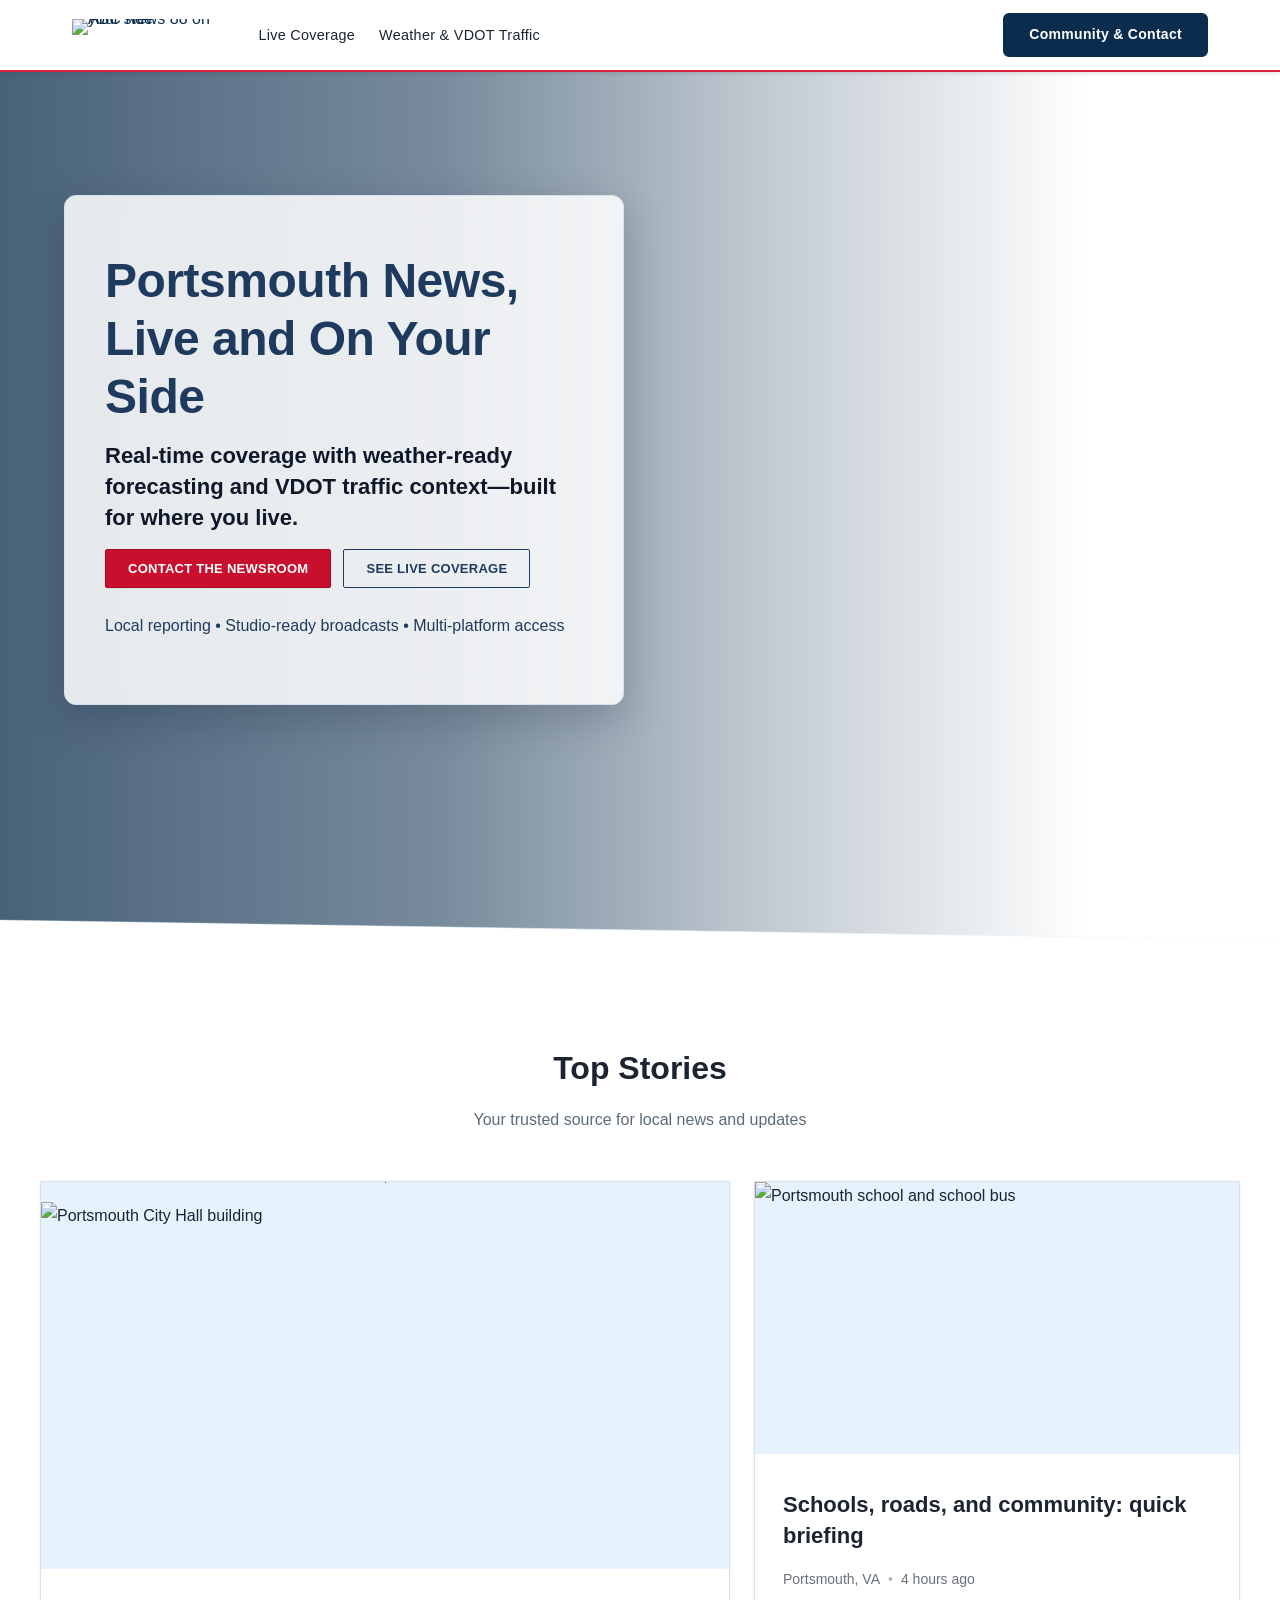
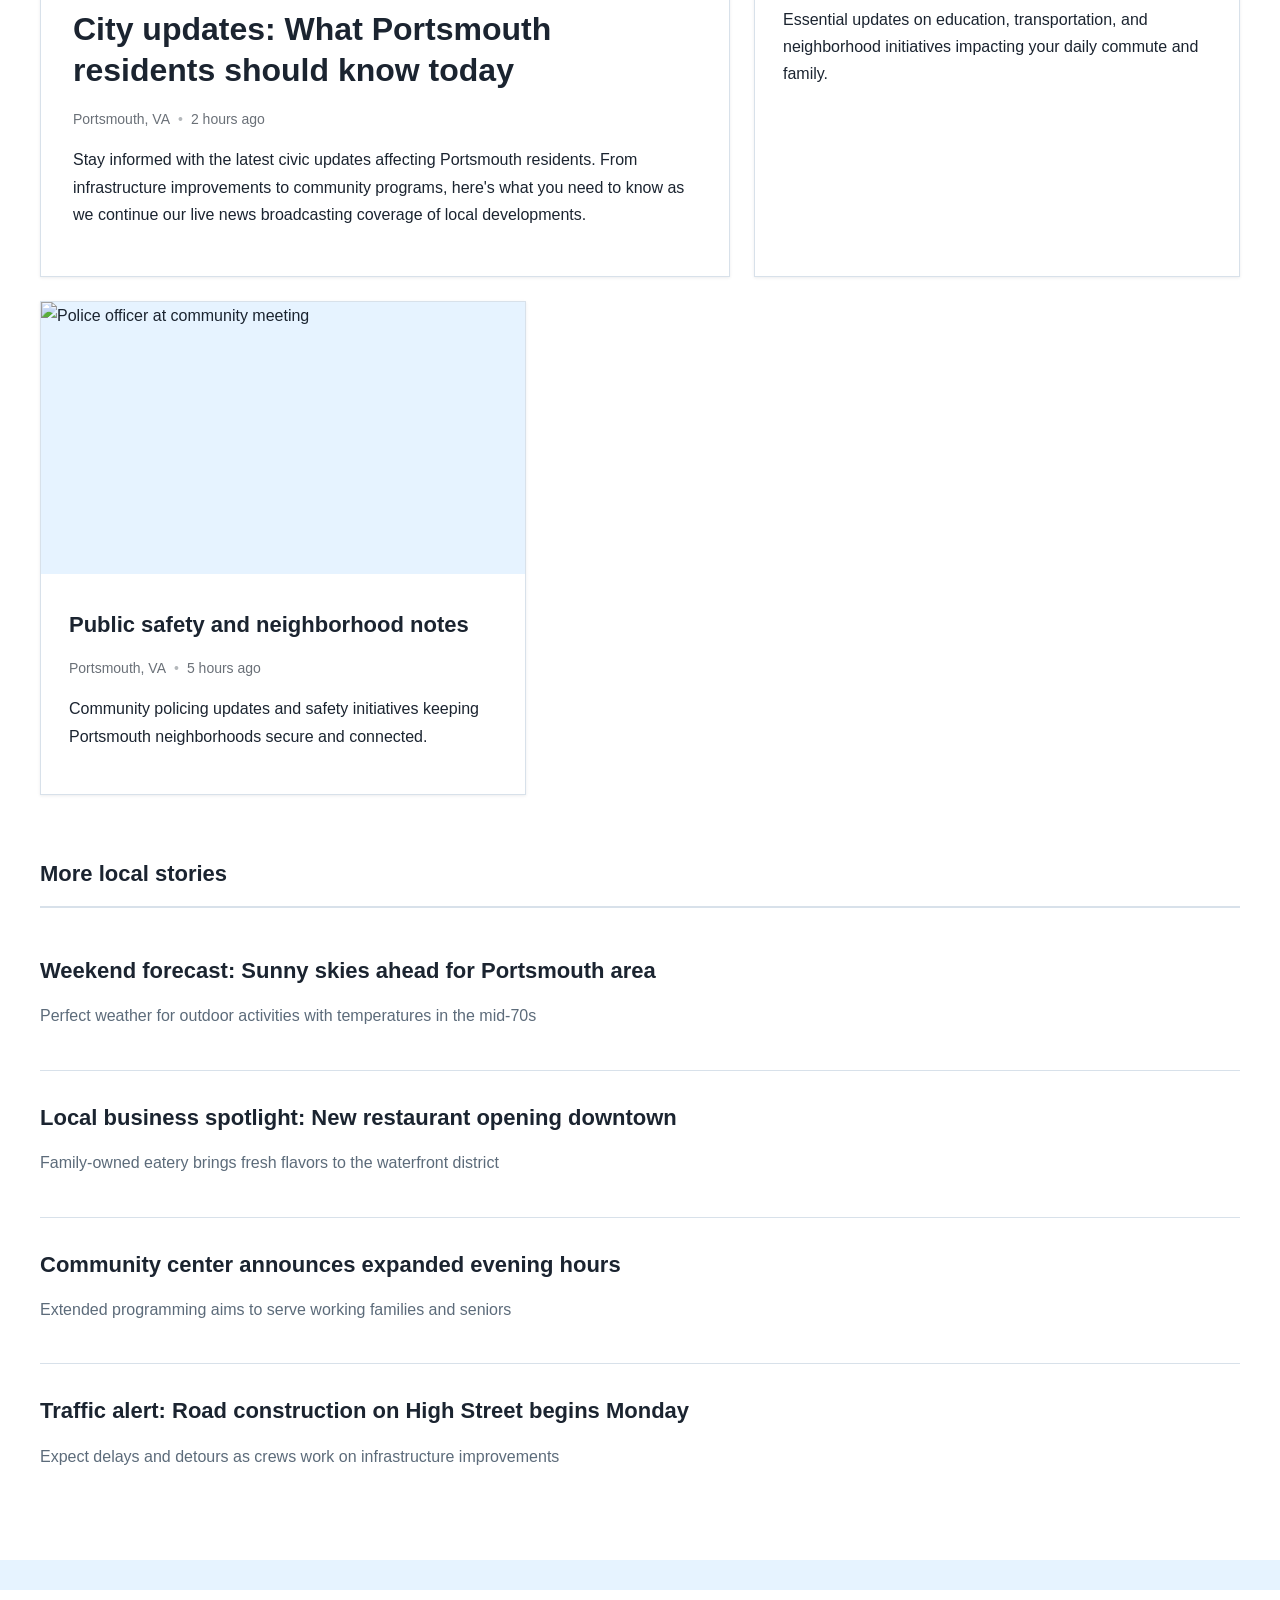
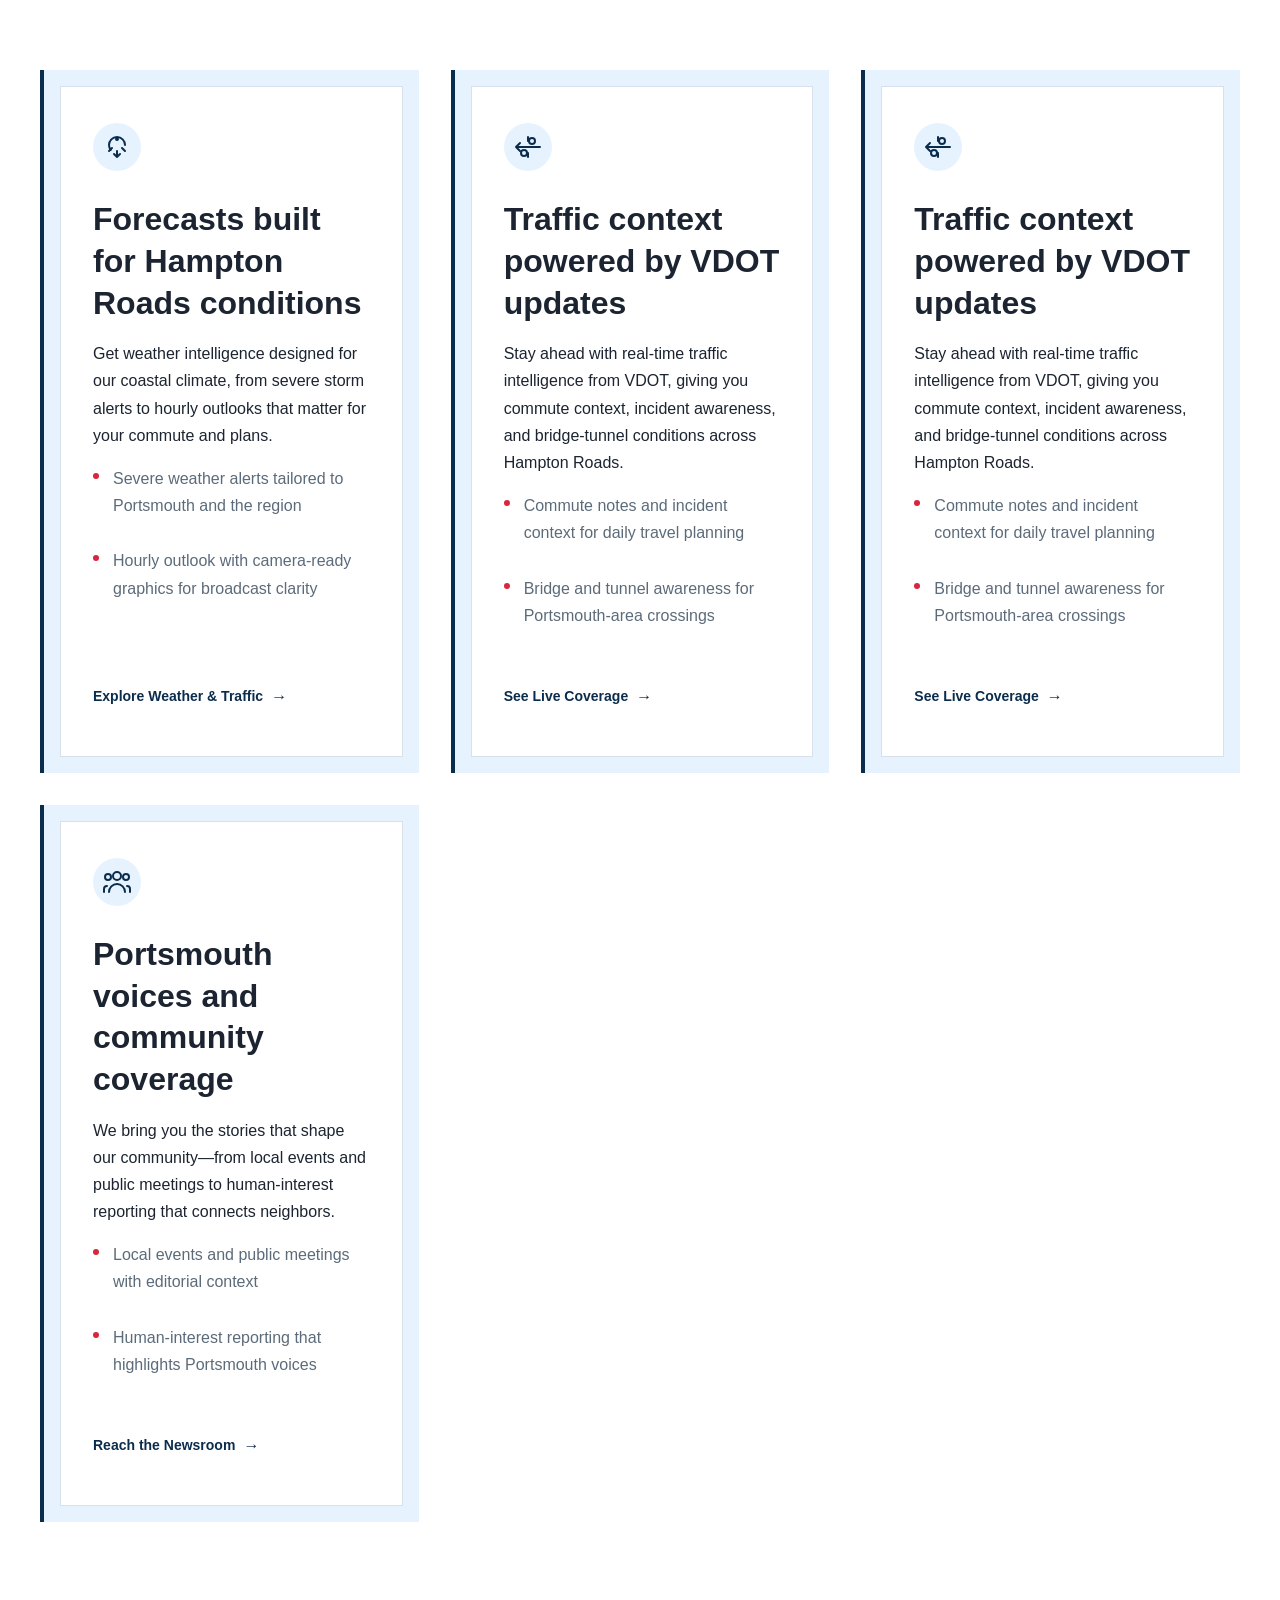
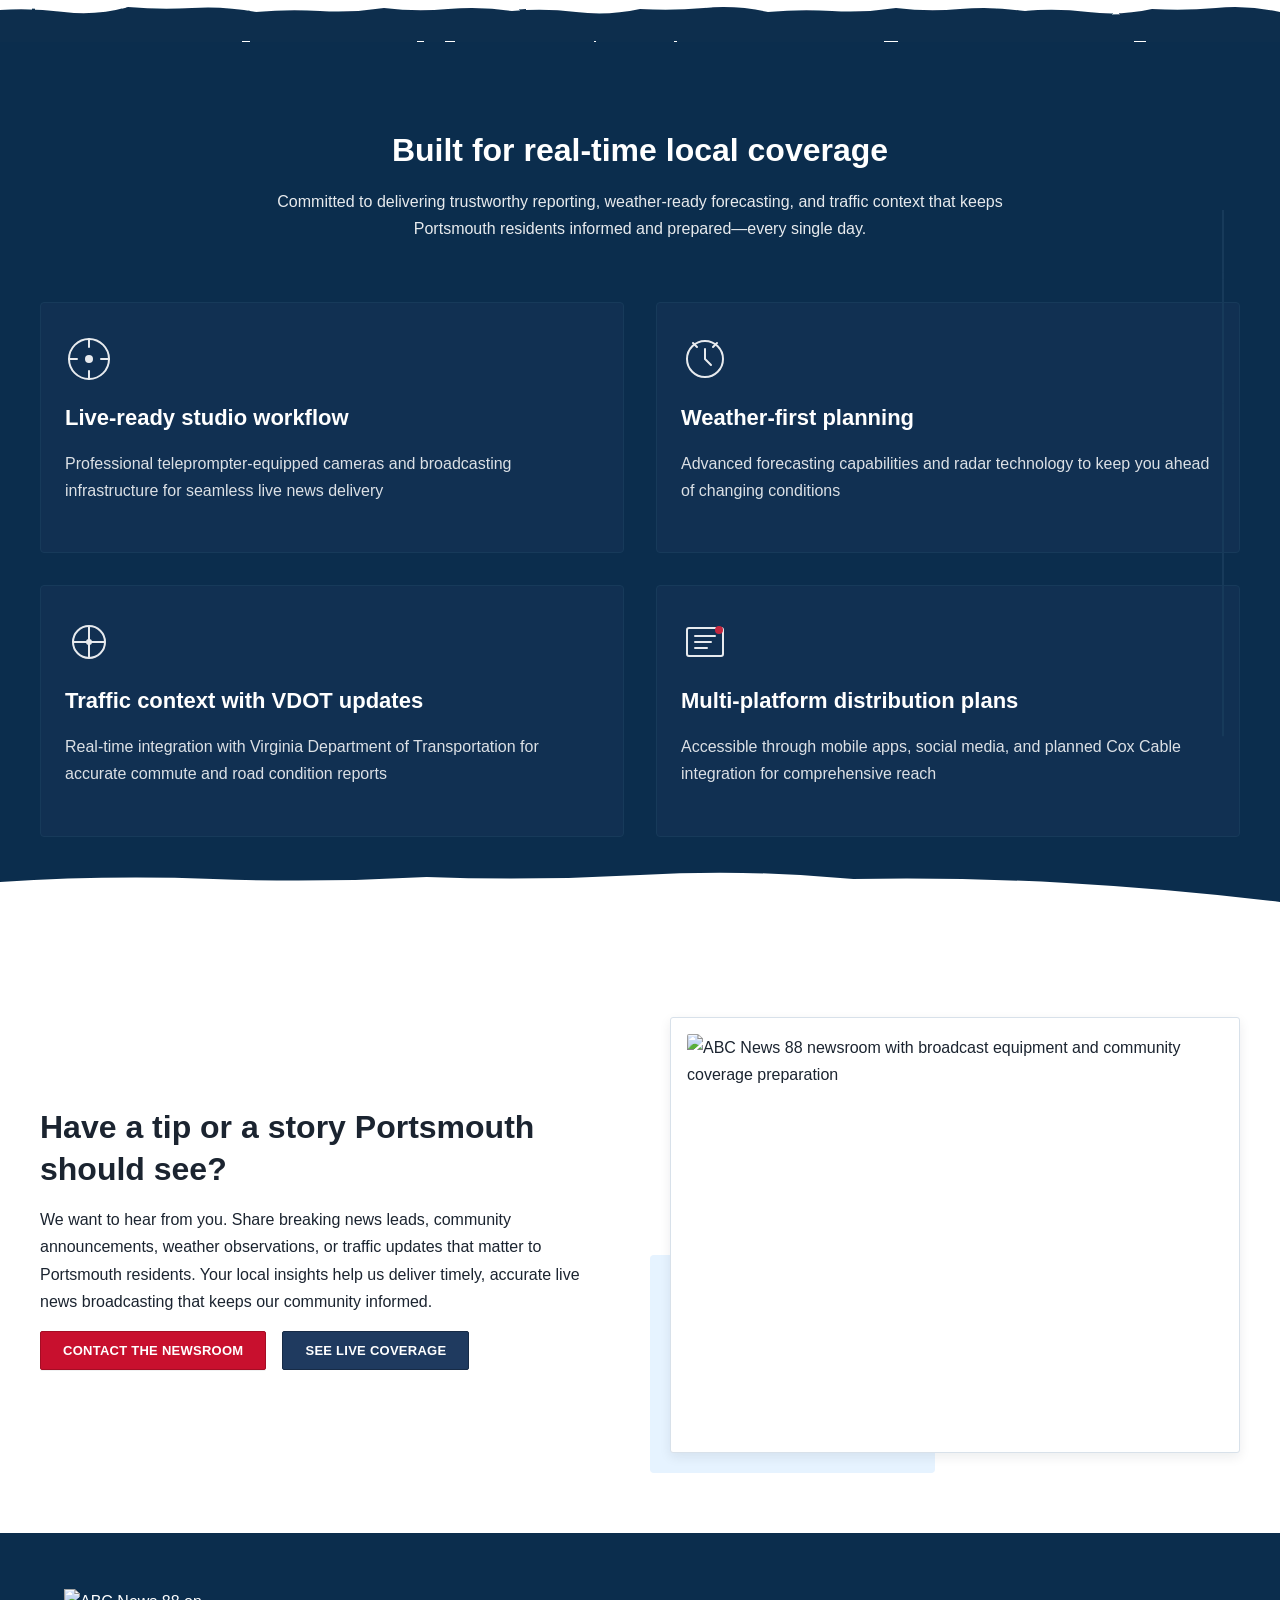
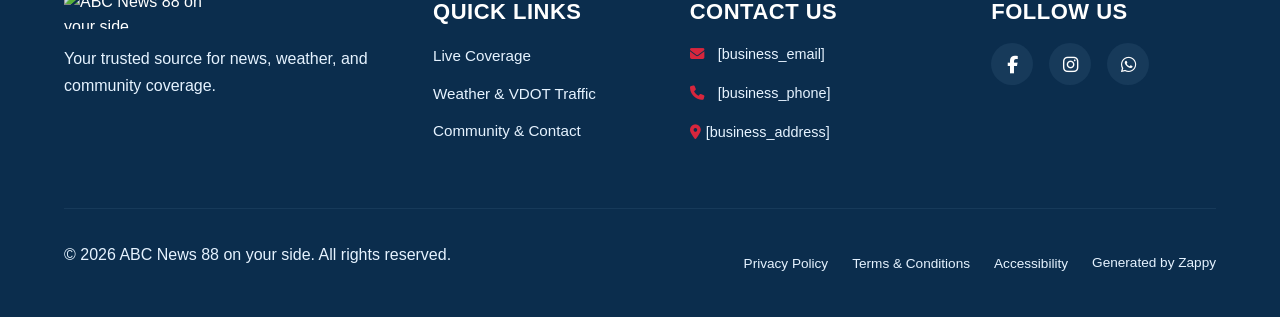
==== commit 008c766f: "Background sync: Progressive GitHub Sync" ====
--- a/public/index.html
+++ b/public/index.html
@@ -1 +1 @@
-<!doctype html><html dir="ltr" lang="en"><head><meta charset="UTF-8"><meta content="width=device-width,initial-scale=1" name="viewport"><meta content="index, follow" name="robots"><title>Portsmouth&#39;s Trusted Live News Broadcasting — ABC News 88 on your side</title><meta content="Stay informed with ABC News 88, Portsmouth Virginia&#39;s premier source for live news broadcasting, local weather radar, and VDOT traffic updates. Watch us on Cox Cable and mobile." name="description"><meta content="live news broadcasting, Portsmouth Virginia news, local weather radar, Cox Cable Portsmouth, real-time news coverage" name="keywords"><link href="/assets/favicon.ico" rel="icon" type="image/x-icon"><link href="/assets/favicon-16x16.png" rel="icon" type="image/png" sizes="16x16"><link href="/assets/favicon-32x32.png" rel="icon" type="image/png" sizes="32x32"><link href="/assets/favicon-48x48.png" rel="icon" type="image/png" sizes="48x48"><link href="/assets/favicon-192x192.png" rel="icon" type="image/png" sizes="192x192"><link href="/assets/favicon-512x512.png" rel="icon" type="image/png" sizes="512x512"><link href="/assets/apple-touch-icon.png" rel="apple-touch-icon"><script>!function(){"use strict";var t="82980bc3-ff59-4159-b98f-e0753e56028d",e="https://api.zappy5.com/api/analytics/track",a=18e5,n=2592e6,o=!0,i=!0,r=!0;var s=function(){var e="zappy_visitor_"+t,a=null;try{if(a=localStorage.getItem(e)){var o=JSON.parse(a),i=Date.now();if(i-o.created<n)return o.lastSeen=i,localStorage.setItem(e,JSON.stringify(o)),o.id}}catch(t){console.warn("Zappy Analytics: LocalStorage not available")}var r="zv_"+Date.now()+"_"+Math.random().toString(36).substr(2,9);try{localStorage.setItem(e,JSON.stringify({id:r,created:Date.now(),lastSeen:Date.now()}))}catch(t){}return r}(),c=function(){var e="zappy_session_"+t,n=null;try{if(n=sessionStorage.getItem(e)){var o=JSON.parse(n),i=Date.now();if(i-o.timestamp<a)return o.timestamp=i,sessionStorage.setItem(e,JSON.stringify(o)),o.id}}catch(t){console.warn("Zappy Analytics: SessionStorage not available")}var r="zs_"+Date.now()+"_"+Math.random().toString(36).substr(2,9);try{sessionStorage.setItem(e,JSON.stringify({id:r,timestamp:Date.now()}))}catch(t){}return r}();function l(a,n){n=n||{};var o={website_id:t,event_type:a,page_path:window.location.pathname,referrer:document.referrer||"direct",visitor_id:s,session_id:c,metadata:n};if(navigator.sendBeacon){var i=new Blob([JSON.stringify(o)],{type:"application/json"});navigator.sendBeacon(e,i)}else fetch(e,{method:"POST",headers:{"Content-Type":"application/json"},body:JSON.stringify(o),keepalive:!0}).catch(function(t){console.warn("Zappy Analytics: Failed to track event",t)})}o&&l("pageview",{title:document.title,url:window.location.href}),i&&document.addEventListener("click",function(t){var e=t.target;if("BUTTON"===e.tagName||e.closest("button")){var a="BUTTON"===e.tagName?e:e.closest("button");l("click",{element:"button",text:a.textContent.trim().substring(0,100),id:a.id||null,class:a.className||null})}else if("A"===e.tagName||e.closest("a")){var n="A"===e.tagName?e:e.closest("a");l("navigation",{element:"link",text:n.textContent.trim().substring(0,100),href:n.href,external:n.hostname!==window.location.hostname})}},!0),r&&document.addEventListener("submit",function(t){var e=t.target;l("form_submit",{form_id:e.id||null,form_name:e.name||null,form_action:e.action||null,form_method:e.method||"GET"})},!0);var d=Date.now();window.addEventListener("beforeunload",function(){l("page_unload",{time_on_page:Math.floor((Date.now()-d)/1e3),page_path:window.location.pathname})}),window.zappyAnalytics={track:l,getVisitorId:function(){return s},getSessionId:function(){return c}}}()</script><meta content="Portsmouth's Trusted Live News Broadcasting — ABC News 88 on your side" property="og:title"><meta content="Stay informed with ABC News 88, Portsmouth Virginia's premier source for live news broadcasting, local weather radar, and VDOT traffic updates. Watch us on Cox Cable and mobile." property="og:description"><meta content="website" property="og:type"><meta content="en_US" property="og:locale"><meta content="summary_large_image" name="twitter:card"><meta content="Portsmouth's Trusted Live News Broadcasting — ABC News 88 on your side" name="twitter:title"><meta content="Stay informed with ABC News 88, Portsmouth Virginia's premier source for live news broadcasting, local weather radar, and VDOT traffic updates. Watch us on Cox Cable and mobile." name="twitter:description"><link href="https://cdnjs.cloudflare.com/ajax/libs/font-awesome/6.4.0/css/all.min.css" rel="stylesheet"><link href="/assets/favicon.ico" rel="icon" type="image/x-icon"><link href="/assets/favicon-16x16.png" rel="icon" type="image/png" sizes="16x16"><link href="/assets/favicon-32x32.png" rel="icon" type="image/png" sizes="32x32"><link href="/assets/favicon-48x48.png" rel="icon" type="image/png" sizes="48x48"><link href="/assets/favicon-192x192.png" rel="icon" type="image/png" sizes="192x192"><link href="/assets/favicon-512x512.png" rel="icon" type="image/png" sizes="512x512"><link href="/assets/apple-touch-icon.png" rel="apple-touch-icon"><link href="https://cdn.jsdelivr.net/npm/vanilla-cookieconsent@3/dist/cookieconsent.css" rel="stylesheet"><script src="https://cdn.jsdelivr.net/npm/vanilla-cookieconsent@3/dist/cookieconsent.umd.js"></script><script src="https://cdn.jsdelivr.net/gh/mickidum/acc_toolbar/acctoolbar/acctoolbar.min.js"></script><link href="/styles.css" rel="stylesheet"><style id="zappy-dropdown-submenu-styles">#navMenu li:has(.sub-menu),.nav-menu li:has(.sub-menu),.navbar li:has(.sub-menu),nav li:has(.sub-menu){position:relative}#navMenu .sub-menu,.nav-menu .sub-menu,.navbar .sub-menu,nav .sub-menu{display:block!important;position:absolute!important;top:100%;left:0;min-width:220px;background:#fff;border-radius:8px;box-shadow:0 8px 25px rgba(0,0,0,.15);padding:8px 0;opacity:0;visibility:hidden;transform:translateY(10px);transition:all .3s ease;z-index:1000;list-style:none;pointer-events:none}#navMenu li:hover>.sub-menu,.nav-menu li:hover>.sub-menu,.navbar li:hover>.sub-menu,nav li:hover>.sub-menu{opacity:1!important;visibility:visible!important;transform:translateY(0)!important;pointer-events:auto!important}.sub-menu li{list-style:none;margin:0;padding:0}.sub-menu a{display:block!important;padding:10px 16px!important;color:#333!important;font-weight:500;text-decoration:none;white-space:nowrap;transition:background-color .2s}.sub-menu a:hover{background-color:#f5f5f5}[dir=rtl] .nav-menu .sub-menu,[dir=rtl] .navbar .sub-menu,[dir=rtl] nav .sub-menu,html[lang=ar] .nav-menu .sub-menu,html[lang=ar] .navbar .sub-menu,html[lang=ar] nav .sub-menu,html[lang=he] .nav-menu .sub-menu,html[lang=he] .navbar .sub-menu,html[lang=he] nav .sub-menu{left:auto!important;right:0!important}.sub-menu:empty,.sub-menu:not(:has(li)),.sub-menu:not(:has(li:not(.zappy-hidden-menu-item))){display:none!important;opacity:0!important;visibility:hidden!important;pointer-events:none!important}li:has(.menu-group-title):hover>.sub-menu{opacity:1!important;visibility:visible!important;transform:translateY(0)!important;pointer-events:auto!important}#navMenu>li>.menu-group-title,.nav-menu>li>.menu-group-title{display:inline-block;padding:.5rem 1rem;cursor:default;user-select:none}@media (max-width:768px){#navMenu .sub-menu,.nav-menu .sub-menu,.navbar .sub-menu,nav .sub-menu{position:static!important;transform:none!important;box-shadow:none!important;background:0 0!important;max-height:0;overflow:hidden;opacity:0;visibility:hidden;transition:max-height .3s ease,opacity .3s ease;padding:0!important;border-radius:0!important}.sub-menu.mobile-expanded{max-height:500px!important;opacity:1!important;visibility:visible!important;padding:8px 0 8px 16px!important}[dir=rtl] .sub-menu.mobile-expanded,html[lang=he] .sub-menu.mobile-expanded{padding:8px 16px 8px 0!important}#navMenu li:hover>.sub-menu,.nav-menu li:hover>.sub-menu,.navbar li:hover>.sub-menu,nav li:hover>.sub-menu{opacity:0;visibility:hidden;pointer-events:none}#navMenu li>.sub-menu.mobile-expanded,.nav-menu li>.sub-menu.mobile-expanded,.navbar li>.sub-menu.mobile-expanded,nav li>.sub-menu.mobile-expanded{opacity:1!important;visibility:visible!important;pointer-events:auto!important}#navMenu li:has(.sub-menu),.nav-menu li:has(.sub-menu),.navbar li:has(.sub-menu),nav li:has(.sub-menu){display:flex!important;flex-wrap:wrap!important;align-items:center!important;position:relative!important;min-height:44px!important}#navMenu li:has(.sub-menu)>a,.nav-menu li:has(.sub-menu)>a,.navbar li:has(.sub-menu)>a,nav li:has(.sub-menu)>a{flex:1!important;min-width:0!important}#navMenu li:has(.sub-menu)>.menu-group-title,.nav-menu li:has(.sub-menu)>.menu-group-title,.navbar li:has(.sub-menu)>.menu-group-title,nav li:has(.sub-menu)>.menu-group-title{flex:1!important;min-width:0!important;padding:0!important;line-height:inherit!important}#navMenu li:has(.sub-menu)>.sub-menu,.nav-menu li:has(.sub-menu)>.sub-menu,.navbar li:has(.sub-menu)>.sub-menu,nav li:has(.sub-menu)>.sub-menu{flex-basis:100%!important;width:100%!important}#navMenu li:has(.sub-menu)>a [class*=arrow],#navMenu li:has(.sub-menu)>a [class*=chevron],.nav-menu li:has(.sub-menu)>a .fa-angle-down,.nav-menu li:has(.sub-menu)>a .fa-chevron-down,.nav-menu li:has(.sub-menu)>a [class*=arrow],.nav-menu li:has(.sub-menu)>a [class*=chevron],nav li:has(.sub-menu)>a [class*=arrow],nav li:has(.sub-menu)>a [class*=chevron]{display:none!important;visibility:hidden!important}.mobile-submenu-toggle{display:flex!important;align-items:center!important;justify-content:center!important;width:44px!important;height:auto!important;background:0 0!important;border:none!important;cursor:pointer!important;color:var(--text-dark)!important;position:static!important;flex-shrink:0!important;align-self:stretch!important;z-index:2!important;padding:0!important;margin:0!important}.mobile-submenu-toggle::after{content:''!important;width:0!important;height:0!important;border-left:6px solid transparent!important;border-right:6px solid transparent!important;border-top:7px solid currentColor!important;transition:transform .3s ease!important}.mobile-submenu-toggle.expanded::after{transform:rotate(180deg)!important}.sub-menu a{padding:10px 0!important;display:block!important;color:var(--text-dark)!important}.navbar .sub-menu li a,.zappy-products-dropdown .sub-menu a,nav.navbar .sub-menu li a{color:var(--text-dark)!important}}@media (min-width:769px){.mobile-submenu-toggle{display:none!important}}</style><style id="zappy-widget-visibility">#mic-access-tool-box,#mic-access-tool-general-button,#mic-init-access-tool #mic-access-tool-box,#mic-init-access-tool #mic-access-tool-general-button,#mic-init-access-tool .mic-access-tool-general-button,._access-icon,._access-menu,.mic-access-tool-box,.mic-access-tool-general-button,div[id*=mic-access-tool-box]{display:none!important;visibility:hidden!important;opacity:0!important;pointer-events:none!important}</style></head><body><nav class="navbar"><button aria-label="Menu" class="mobile-toggle" id="mobileToggle"><svg viewBox="0 0 24 24" fill="none" height="24" width="24" class="hamburger-icon"><path d="M3 12h18M3 6h18M3 18h18" stroke="currentColor" stroke-width="2" stroke-linecap="round"></path></svg><svg viewBox="0 0 24 24" fill="none" height="24" width="24" class="close-icon" style="display:none"><path d="M18 6L6 18M6 6l12 12" stroke="currentColor" stroke-width="2" stroke-linecap="round"></path></svg></button><button aria-label="Call" class="phone-header-btn"><svg viewBox="0 0 24 24" fill="currentColor" height="20" width="20"><path d="M22 16.92v3a2 2 0 0 1-2.18 2 19.79 19.79 0 0 1-8.63-3.07 19.5 19.5 0 0 1-6-6 19.79 19.79 0 0 1-3.07-8.67A2 2 0 0 1 4.11 2h3a2 2 0 0 1 2 1.72 12.84 12.84 0 0 0 .7 2.81 2 2 0 0 1-.45 2.11L8.09 9.91a16 16 0 0 0 6 6l1.27-1.27a2 2 0 0 1 2.11-.45 12.84 12.84 0 0 0 2.81.7A2 2 0 0 1 22 16.92z"></path></svg></button><div class="nav-container"><div class="nav-brand"><a href="/" class="logo-link"><img alt="ABC News 88 on your side" src="/assets/business-logo.webp" class="logo"></a></div><ul class="nav-menu" id="navMenu"><li><a href="/live">Live Coverage</a></li><li><a href="/weather-traffic">Weather &amp; VDOT Traffic</a></li></ul><div class="nav-cta-container"><a href="/contact" class="nav-cta-btn">Community &amp; Contact</a></div></div></nav><main><section class="home-hero-section" data-layout-spec="Home-hero" data-hero-type="fullscreen-scrim"><div class="home-hero-section__bg-wrapper"><img alt="Portsmouth waterfront skyline with broadcast camera operator" src="/assets/site-home-hero-bg.webp" class="home-hero-section__bg-image" data-context="Bright daytime Portsmouth Virginia waterfront skyline with modern buildings reflecting on calm water, soft focus camera operator silhouette on right edge, professional broadcast feel, clear blue sky, vibrant and welcoming atmosphere" data-placeholder="home-hero-bg" height="1080" width="1920" data-hero-bg="true" data-preserve-bg="0"></div><div class="home-hero-section__scrim" aria-hidden="true"></div><div class="home-hero-section__content-wrapper"><div class="home-hero-section__overlay-card"><h1 class="home-hero-section__headline">Portsmouth News, Live and On Your Side</h1><h3 class="home-hero-section__subheadline">Real-time coverage with weather-ready forecasting and VDOT traffic context—built for where you live.</h3><div class="home-hero-section__cta-group"><a href="/contact" class="home-hero-section__btn home-hero-section__btn--primary">Contact the Newsroom</a><a href="/live" class="home-hero-section__btn home-hero-section__btn--secondary">See Live Coverage</a></div><p class="home-hero-section__credibility">Local reporting • Studio-ready broadcasts • Multi-platform access</p></div></div><div class="home-hero-section__divider-wrapper"><svg viewBox="0 0 1200 60" xmlns="http://www.w3.org/2000/svg" preserveAspectRatio="none" aria-hidden="true" data-no-icon-edit="true"><defs><linearGradient id="home-hero-divider-gradient" x1="0%" x2="100%" y1="0%" y2="0%"><stop offset="0%" style="stop-color:#E6F3FF;stop-opacity:0.3"></stop><stop offset="50%" style="stop-color:#E6F3FF;stop-opacity:0.6"></stop><stop offset="100%" style="stop-color:#E6F3FF;stop-opacity:0.3"></stop></linearGradient></defs><path d="M0,60 L0,20 L1200,40 L1200,60 Z" fill="var(--bg-light)"></path><line stroke="url(#home-hero-divider-gradient)" stroke-width="1" x1="0" x2="1200" y1="20" y2="40"></line></svg></div></section><section class="home-top-stories-section" data-layout-spec="Home-top-stories" id="zappy-section-1"><div class="home-top-stories-container"><div class="home-top-stories-header"><h2>Top Stories</h2><p class="home-top-stories-subheading">Your trusted source for local news and updates</p></div><div class="zappy-vertical-grid home-top-stories-grid"><article class="home-top-stories-card home-top-stories-card-featured" data-grid-item-index="0"><div class="home-top-stories-card-image-wrapper"><img alt="Portsmouth City Hall building" src="/assets/site-home-top-stories-image-1.webp" class="zappy-editable-image" data-context="Modern Portsmouth Virginia city hall building with American flag during daytime, professional news photography style showing civic architecture and local government building for broadcast news story" data-placeholder="home-top-stories-image-1" height="473" width="840" data-element-id="img-1772740811741-nuwykc020" data-element-type="image" data-original-position="static" data-resize-handler-attached="true" style="position:relative"></div><div class="home-top-stories-card-content"><h2 class="home-top-stories-card-title">City updates: What Portsmouth residents should know today</h2><div class="home-top-stories-card-meta"><span class="home-top-stories-card-location">Portsmouth, VA</span><span class="home-top-stories-card-separator">•</span><span class="home-top-stories-card-time">2 hours ago</span></div><p class="home-top-stories-card-summary">Stay informed with the latest civic updates affecting Portsmouth residents. From infrastructure improvements to community programs, here's what you need to know as we continue our live news broadcasting coverage of local developments.</p></div></article><article class="home-top-stories-card home-top-stories-card-secondary" data-grid-item-index="1" style="overflow:hidden!important"><div class="home-top-stories-card-image-wrapper"><div data-element-id="img-1772740811741-6v60lvkhn" data-element-type="image" data-zappy-wrapper-margins-applied="true" data-zappy-zoom-clip="true" data-zappy-zoom-wrapper="true" data-zappy-zoom-wrapper-height="231px" data-zappy-zoom-wrapper-width="410px" data-zappy-zoom-wrapper-width-mode="px" style="position:relative!important;overflow:hidden!important;width:409.846px!important;max-width:100%!important;margin-left:auto!important;margin-right:auto!important;height:231px!important;display:block!important;min-height:150px!important"><img alt="Portsmouth school and school bus" src="/assets/image-home-top-stories-image-2-1772744490162-gyxuru.webp?v=1772744491495" class="zappy-editable-image" data-context="Portsmouth Virginia school building exterior with students boarding yellow school bus, bright morning light, local news broadcast photography showing education and transportation" data-placeholder="home-top-stories-image-2" height="338" width="600" data-element-id="img-1772740811741-6v60lvkhn" data-element-type="image" data-original-position="static" data-resize-handler-attached="true" style="position:relative!important;object-position:50% 50%;width:100%!important;height:auto!important;object-fit:cover;max-width:100%!important;display:block;margin-top:0!important;margin-bottom:0!important;max-height:300px!important" data-zappy-original-height="230.87501525878906" data-zappy-original-width="409.8461608886719" data-zappy-zoom="1"></div></div><div class="home-top-stories-card-content"><h3 class="home-top-stories-card-title">Schools, roads, and community: quick briefing</h3><div class="home-top-stories-card-meta"><span class="home-top-stories-card-location">Portsmouth, VA</span><span class="home-top-stories-card-separator">•</span><span class="home-top-stories-card-time">4 hours ago</span></div><p class="home-top-stories-card-summary">Essential updates on education, transportation, and neighborhood initiatives impacting your daily commute and family.</p></div></article><article class="home-top-stories-card home-top-stories-card-secondary" data-grid-item-index="2"><div class="home-top-stories-card-image-wrapper"><img alt="Police officer at community meeting" src="/assets/site-home-top-stories-image-3.webp" class="zappy-editable-image" data-context="Portsmouth Virginia police officer talking with community members at neighborhood watch meeting, friendly interaction, local public safety news broadcast photography" data-placeholder="home-top-stories-image-3" height="338" width="600" data-element-id="img-1772740811741-bfjvw7rrr" data-element-type="image" data-original-position="static" data-resize-handler-attached="true" style="position:relative"></div><div class="home-top-stories-card-content"><h3 class="home-top-stories-card-title">Public safety and neighborhood notes</h3><div class="home-top-stories-card-meta"><span class="home-top-stories-card-location">Portsmouth, VA</span><span class="home-top-stories-card-separator">•</span><span class="home-top-stories-card-time">5 hours ago</span></div><p class="home-top-stories-card-summary">Community policing updates and safety initiatives keeping Portsmouth neighborhoods secure and connected.</p></div></article></div><div class="home-top-stories-more-section"><h3 class="home-top-stories-more-title">More local stories</h3><div class="zappy-vertical-grid home-top-stories-more-list"><article class="home-top-stories-more-item" data-grid-item-index="0"><h3 class="home-top-stories-more-item-title">Weekend forecast: Sunny skies ahead for Portsmouth area</h3><p class="home-top-stories-more-item-summary">Perfect weather for outdoor activities with temperatures in the mid-70s</p></article><article class="home-top-stories-more-item" data-grid-item-index="1"><h3 class="home-top-stories-more-item-title">Local business spotlight: New restaurant opening downtown</h3><p class="home-top-stories-more-item-summary">Family-owned eatery brings fresh flavors to the waterfront district</p></article><article class="home-top-stories-more-item" data-grid-item-index="2"><h3 class="home-top-stories-more-item-title">Community center announces expanded evening hours</h3><p class="home-top-stories-more-item-summary">Extended programming aims to serve working families and seniors</p></article><article class="home-top-stories-more-item" data-grid-item-index="3"><h3 class="home-top-stories-more-item-title">Traffic alert: Road construction on High Street begins Monday</h3><p class="home-top-stories-more-item-summary">Expect delays and detours as crews work on infrastructure improvements</p></article></div></div></div><div class="home-top-stories-divider-wrapper"><svg viewBox="0 0 1200 60" xmlns="http://www.w3.org/2000/svg" preserveAspectRatio="none" aria-hidden="true" data-no-icon-edit="true"><path d="M0,60 L0,30 L580,30 Q590,26 600,30 L620,30 Q630,34 640,30 L1200,30 L1200,60 Z" fill="var(--bg-light)"></path><rect fill="var(--secondary)" height="30" width="1200" x="0" y="30"></rect></svg></div></section><section class="home-coverage-blocks-section" data-layout-spec="Home-coverage-blocks"><div class="home-coverage-blocks-container"><div class="zappy-vertical-grid home-coverage-blocks-grid"><article class="coverage-block"><div class="coverage-block-accent-bar"></div><div class="coverage-block-content"><div class="coverage-block-icon-wrapper"><svg viewBox="0 0 32 32" xmlns="http://www.w3.org/2000/svg" data-element-type="icon" data-icon-type="svg" fill="none" height="32" width="32"><path d="M24 14C24 9.58172 20.4183 6 16 6C11.5817 6 8 9.58172 8 14C8 15.8487 8.63214 17.5501 9.69679 18.8906" stroke="currentColor" stroke-width="2" stroke-linecap="round"></path><circle cx="16" cy="8" r="2" fill="currentColor"></circle><path d="M16 20L16 26M13 23L16 26L19 23" stroke="currentColor" stroke-width="2" stroke-linecap="round" stroke-linejoin="round"></path><path d="M11 17L8 20M21 17L24 20" stroke="currentColor" stroke-width="2" stroke-linecap="round"></path></svg></div><h2 class="zappy-editable">Forecasts built for Hampton Roads conditions</h2><p class="zappy-editable">Get weather intelligence designed for our coastal climate, from severe storm alerts to hourly outlooks that matter for your commute and plans.</p><div class="coverage-block-features"><p class="zappy-editable coverage-feature-item">Severe weather alerts tailored to Portsmouth and the region</p><p class="zappy-editable coverage-feature-item">Hourly outlook with camera-ready graphics for broadcast clarity</p></div><a href="/weather-traffic" class="zappy-editable coverage-block-cta" data-original-href="/weather-traffic">Explore Weather &amp; Traffic</a></div></article><article class="coverage-block" style="display:flex!important;flex-direction:column!important;justify-content:flex-start!important;align-items:stretch!important;align-self:stretch!important;height:100%!important"><div class="coverage-block-accent-bar"></div><div class="coverage-block-content"><div class="coverage-block-icon-wrapper"><svg viewBox="0 0 32 32" xmlns="http://www.w3.org/2000/svg" data-element-type="icon" data-icon-type="svg" fill="none" height="32" width="32"><path d="M4 16H28M4 16L8 12M4 16L8 20" stroke="currentColor" stroke-width="2" stroke-linecap="round" stroke-linejoin="round"></path><circle cx="20" cy="10" r="3" stroke="currentColor" stroke-width="2"></circle><circle cx="12" cy="22" r="3" stroke="currentColor" stroke-width="2"></circle><path d="M16 6V10M16 22V26" stroke="currentColor" stroke-width="2" stroke-linecap="round"></path></svg></div><h2 class="zappy-editable">Traffic context powered by VDOT updates</h2><p class="zappy-editable">Stay ahead with real-time traffic intelligence from VDOT, giving you commute context, incident awareness, and bridge-tunnel conditions across Hampton Roads.</p><div class="coverage-block-features"><p class="zappy-editable coverage-feature-item">Commute notes and incident context for daily travel planning</p><p class="zappy-editable coverage-feature-item">Bridge and tunnel awareness for Portsmouth-area crossings</p></div><a href="/live" class="zappy-editable coverage-block-cta" data-original-href="/live">See Live Coverage</a></div></article><article class="coverage-block" style="display:flex!important;flex-direction:column!important;justify-content:flex-end!important;align-items:stretch!important;align-self:stretch!important;height:100%!important"><div class="coverage-block-accent-bar"></div><div class="coverage-block-content"><div class="coverage-block-icon-wrapper"><svg viewBox="0 0 32 32" xmlns="http://www.w3.org/2000/svg" data-element-type="icon" data-icon-type="svg" fill="none" height="32" width="32" data-element-id="icon-1772744310022-3u94j3zd7"><path d="M4 16H28M4 16L8 12M4 16L8 20" stroke="currentColor" stroke-width="2" stroke-linecap="round" stroke-linejoin="round"></path><circle cx="20" cy="10" r="3" stroke="currentColor" stroke-width="2"></circle><circle cx="12" cy="22" r="3" stroke="currentColor" stroke-width="2"></circle><path d="M16 6V10M16 22V26" stroke="currentColor" stroke-width="2" stroke-linecap="round"></path></svg></div><h2 class="zappy-editable" style="cursor:text">Traffic context powered by VDOT updates</h2><p class="zappy-editable" style="cursor:text">Stay ahead with real-time traffic intelligence from VDOT, giving you commute context, incident awareness, and bridge-tunnel conditions across Hampton Roads.</p><div class="coverage-block-features"><p class="zappy-editable coverage-feature-item" style="cursor:text">Commute notes and incident context for daily travel planning</p><p class="zappy-editable coverage-feature-item" style="cursor:text">Bridge and tunnel awareness for Portsmouth-area crossings</p></div><a href="/live" class="zappy-editable coverage-block-cta" data-original-href="/live">See Live Coverage</a></div></article><article class="coverage-block"><div class="coverage-block-accent-bar"></div><div class="coverage-block-content"><div class="coverage-block-icon-wrapper"><svg viewBox="0 0 32 32" xmlns="http://www.w3.org/2000/svg" data-element-type="icon" data-icon-type="svg" fill="none" height="32" width="32"><circle cx="16" cy="10" r="4" stroke="currentColor" stroke-width="2"></circle><path d="M8 26C8 21.5817 11.5817 18 16 18C20.4183 18 24 21.5817 24 26" stroke="currentColor" stroke-width="2" stroke-linecap="round"></path><circle cx="25" cy="11" r="3" stroke="currentColor" stroke-width="2"></circle><circle cx="7" cy="11" r="3" stroke="currentColor" stroke-width="2"></circle><path d="M26 20C27.6569 20 29 21.3431 29 23V26M6 20C4.34315 20 3 21.3431 3 23V26" stroke="currentColor" stroke-width="2" stroke-linecap="round"></path></svg></div><h2 class="zappy-editable">Portsmouth voices and community coverage</h2><p class="zappy-editable">We bring you the stories that shape our community—from local events and public meetings to human-interest reporting that connects neighbors.</p><div class="coverage-block-features"><p class="zappy-editable coverage-feature-item">Local events and public meetings with editorial context</p><p class="zappy-editable coverage-feature-item">Human-interest reporting that highlights Portsmouth voices</p></div><a href="/contact" class="zappy-editable coverage-block-cta" data-original-href="/contact">Reach the Newsroom</a></div></article></div></div><div class="home-coverage-blocks-divider-wrapper"><svg viewBox="0 0 1200 60" xmlns="http://www.w3.org/2000/svg" preserveAspectRatio="none" aria-hidden="true" data-no-icon-edit="true"><defs><filter height="200%" id="coverage-torn-texture" width="200%" x="-50%" y="-50%"><feTurbulence baseFrequency="0.04" numOctaves="3" result="noise" type="fractalNoise"></feTurbulence><feDisplacementMap in="SourceGraphic" in2="noise" scale="2" xChannelSelector="R" yChannelSelector="G"></feDisplacementMap></filter></defs><path d="M0,60 L0,28 Q30,26 60,30 T120,25 Q150,28 180,26 T240,30 Q270,27 300,29 T360,26 Q390,30 420,27 T480,29 Q510,26 540,30 T600,27 Q630,29 660,26 T720,30 Q750,27 780,29 T840,26 Q870,30 900,27 T960,29 Q990,26 1020,30 T1080,27 Q1110,29 1140,26 T1200,30 L1200,60 Z" fill="var(--bg-dark)" filter="url(#coverage-torn-texture)"></path></svg></div></section><section class="home-stats-section" data-layout-spec="Home-stats"><div class="home-stats-container"><div class="home-stats-title-area"><h2>Built for real-time local coverage</h2><p>Committed to delivering trustworthy reporting, weather-ready forecasting, and traffic context that keeps Portsmouth residents informed and prepared—every single day.</p></div><div class="home-stats-grid"><div class="home-stats-card"><div class="home-stats-icon"><svg viewBox="0 0 48 48" xmlns="http://www.w3.org/2000/svg" data-element-type="icon" data-icon-type="svg" fill="none" height="48" width="48"><circle cx="24" cy="24" r="20" fill="none" stroke="currentColor" stroke-width="2"></circle><circle cx="24" cy="24" r="4" fill="currentColor"></circle><path d="M24 4v8M24 36v8M4 24h8M36 24h8" stroke="currentColor" stroke-width="2" stroke-linecap="round"></path></svg></div><h3>Live-ready studio workflow</h3><p>Professional teleprompter-equipped cameras and broadcasting infrastructure for seamless live news delivery</p></div><div class="home-stats-card"><div class="home-stats-icon"><svg viewBox="0 0 48 48" xmlns="http://www.w3.org/2000/svg" data-element-type="icon" data-icon-type="svg" fill="none" height="48" width="48"><path d="M24 6C14.059 6 6 14.059 6 24s8.059 18 18 18 18-8.059 18-18S33.941 6 24 6z" stroke="currentColor" stroke-width="2" fill="none"></path><path d="M24 14v10l6 6" stroke="currentColor" stroke-width="2" stroke-linecap="round" stroke-linejoin="round"></path><path d="M12 8l4 4M36 8l-4 4" stroke="currentColor" stroke-width="2" stroke-linecap="round"></path></svg></div><h3>Weather-first planning</h3><p>Advanced forecasting capabilities and radar technology to keep you ahead of changing conditions</p></div><div class="home-stats-card"><div class="home-stats-icon"><svg viewBox="0 0 48 48" xmlns="http://www.w3.org/2000/svg" data-element-type="icon" data-icon-type="svg" fill="none" height="48" width="48"><path d="M8 24h32M8 24c0-8.837 7.163-16 16-16s16 7.163 16 16M8 24c0 8.837 7.163 16 16 16s16-7.163 16-16" stroke="currentColor" stroke-width="2" fill="none"></path><path d="M24 8v32" stroke="currentColor" stroke-width="2"></path><circle cx="24" cy="24" r="3" fill="currentColor"></circle></svg></div><h3>Traffic context with VDOT updates</h3><p>Real-time integration with Virginia Department of Transportation for accurate commute and road condition reports</p></div><div class="home-stats-card"><div class="home-stats-icon"><svg viewBox="0 0 48 48" xmlns="http://www.w3.org/2000/svg" data-element-type="icon" data-icon-type="svg" fill="none" height="48" width="48"><rect fill="none" height="28" width="36" x="6" y="10" rx="2" stroke="currentColor" stroke-width="2"></rect><path d="M14 18h20M14 24h16M14 30h12" stroke="currentColor" stroke-width="2" stroke-linecap="round"></path><circle cx="38" cy="12" r="4" fill="var(--accent)"></circle></svg></div><h3>Multi-platform distribution plans</h3><p>Accessible through mobile apps, social media, and planned Cox Cable integration for comprehensive reach</p></div></div><div class="home-stats-signal-line" aria-hidden="true"><svg viewBox="0 0 2 600" xmlns="http://www.w3.org/2000/svg" preserveAspectRatio="none"><line stroke="var(--border-dark)" stroke-width="2" x1="1" x2="1" y1="0" y2="600"></line><circle cx="1" cy="75" r="4" fill="var(--border-dark)"></circle><circle cx="1" cy="225" r="4" fill="var(--border-dark)"></circle><circle cx="1" cy="375" r="4" fill="var(--border-dark)"></circle><circle cx="1" cy="525" r="4" fill="var(--border-dark)"></circle></svg></div></div><div class="home-stats-divider-wrapper"><svg viewBox="0 0 1200 80" xmlns="http://www.w3.org/2000/svg" preserveAspectRatio="none" aria-hidden="true" data-no-icon-edit="true"><defs><linearGradient id="waveGradient" x1="0%" x2="100%" y1="0%" y2="0%"><stop offset="0%" style="stop-color:#0B2D4D;stop-opacity:1"></stop><stop offset="50%" style="stop-color:#1F3A5F;stop-opacity:1"></stop><stop offset="100%" style="stop-color:#FFFFFF;stop-opacity:1"></stop></linearGradient></defs><path d="M0,80 L0,25 Q100,18 200,22 T400,20 Q500,24 600,18 T800,22 Q900,20 1000,26 T1200,45 L1200,80 Z" fill="#FFFFFF"></path></svg></div></section><section class="home-cta-section" data-layout-spec="Home-cta"><div class="home-cta-container"><div class="home-cta-content"><h2>Have a tip or a story Portsmouth should see?</h2><p>We want to hear from you. Share breaking news leads, community announcements, weather observations, or traffic updates that matter to Portsmouth residents. Your local insights help us deliver timely, accurate live news broadcasting that keeps our community informed.</p><div class="home-cta-buttons"><a href="/contact" class="btn-primary">Contact the Newsroom</a><a href="/live" class="btn-secondary">See Live Coverage</a></div></div><div class="home-cta-image-wrapper"><div class="home-cta-backplate"></div><div class="home-cta-image-frame"><img alt="ABC News 88 newsroom with broadcast equipment and community coverage preparation" src="/assets/site-home-cta-image-1.webp" data-context="Professional newsroom environment for ABC News 88 Portsmouth Virginia local news station, showing broadcast cameras, teleprompter equipment, news desk with monitors displaying weather radar and traffic maps, warm professional lighting, community-focused atmosphere, modern broadcasting technology, editorial workspace with journalists preparing live coverage" data-placeholder="home-cta-image-1" height="450" width="600"></div></div></div></section></main><footer class="site-footer"><div class="footer-container"><div class="footer-top"><div class="footer-column footer-about"><img alt="ABC News 88 on your side" src="/assets/business-logo.webp" class="logo"><p class="footer-tagline">Your trusted source for news, weather, and community coverage.</p></div><div class="footer-column footer-links"><h3 class="footer-heading">Quick Links</h3><ul class="footer-nav"><li><a href="/live">Live Coverage</a></li><li><a href="/weather-traffic">Weather &amp; VDOT Traffic</a></li><li><a href="/contact">Community &amp; Contact</a></li></ul></div><div class="footer-column footer-contact"><h3 class="footer-heading">Contact Us</h3><ul class="contact-list"><li><i class="fas fa-envelope"></i><a href="mailto:[business_email]">[business_email]</a></li><li><i class="fas fa-phone"></i><a href="tel:[business_phone]">[business_phone]</a></li><li><a href="/"><i class="fas fa-map-marker-alt"></i><span>[business_address]</span></a></li></ul></div><div class="footer-column footer-social"><h3 class="footer-heading">Follow Us</h3><div class="social-links"><a href="[facebook_handle]" aria-label="Facebook"><i class="fab fa-facebook-f"></i></a><a href="[instagram_handle]" aria-label="Instagram"><i class="fab fa-instagram"></i></a><a href="[whatsapp_handle]" aria-label="WhatsApp"><i class="fab fa-whatsapp"></i></a></div></div></div><div class="footer-bottom"><div class="footer-bottom-left"><p class="copyright">© 2026 ABC News 88 on your side. All rights reserved.</p></div><div class="footer-bottom-right"><ul class="legal-links"><li><a href="/privacy">Privacy Policy</a></li><li><a href="/terms">Terms &amp; Conditions</a></li><li><a href="/accessibility">Accessibility</a></li></ul><a href="https://zappy5.com" class="zappy-attribution" target="_blank">Generated by Zappy</a></div></div></div></footer><a href="https://wa.me/[whatsapp_handle]" class="whatsapp-float" aria-label="WhatsApp"><i class="fab fa-whatsapp"></i></a><div data-integration="accessibility:toolbar"></div><script src="/script.js"></script><script id="zappy-mobile-submenu-script">!function(){function e(){if(window.innerWidth>768)return document.querySelectorAll(".mobile-submenu-toggle").forEach(function(e){e.remove()}),void document.querySelectorAll(".sub-menu.mobile-expanded").forEach(function(e){e.classList.remove("mobile-expanded")});document.querySelectorAll(".nav-menu li:has(.sub-menu), nav li:has(.sub-menu), .navbar li:has(.sub-menu), #navMenu li:has(.sub-menu)").forEach(function(e){if(!e.querySelector(".mobile-submenu-toggle")){var t=e.querySelector(".sub-menu"),n=e.querySelector(":scope > a");if(t&&n){var o=document.createElement("button");o.className="mobile-submenu-toggle",o.setAttribute("aria-label","Toggle submenu"),o.setAttribute("type","button"),n.insertAdjacentElement("afterend",o),o.addEventListener("click",function(e){e.preventDefault(),e.stopPropagation(),document.querySelectorAll(".sub-menu.mobile-expanded").forEach(function(e){if(e!==t){e.classList.remove("mobile-expanded");var n=e.parentElement.querySelector(".mobile-submenu-toggle");n&&n.classList.remove("expanded")}}),t.classList.toggle("mobile-expanded"),o.classList.toggle("expanded")})}}})}var t;"loading"===document.readyState?document.addEventListener("DOMContentLoaded",e):e(),window.addEventListener("resize",function(){clearTimeout(t),t=setTimeout(e,250)});var n=new MutationObserver(function(t){t.forEach(function(t){if("attributes"===t.type){var n=t.target;n.classList&&(n.classList.contains("active")||n.classList.contains("open"))&&setTimeout(e,100)}})});setTimeout(function(){document.querySelectorAll(".mobile-menu, .nav-menu, #navMenu, nav").forEach(function(e){n.observe(e,{attributes:!0,attributeFilter:["class","style"]})})},500)}()</script><script>!function(){function t(){document.querySelectorAll('[data-zappy-zoom-wrapper="true"]').forEach(function(t){var e=t.style.getPropertyValue("width");if(e&&"100%"!==e){t.style.setProperty("width","100%","important"),t.style.setProperty("max-width","100%","important"),t.style.setProperty("height","auto","important");var r=t.querySelector("img");r&&(r.style.setProperty("position","relative","important"),r.style.setProperty("width","100%","important"),r.style.setProperty("height","auto","important"),r.style.setProperty("max-width","100%","important"),r.style.setProperty("max-height","400px","important"),r.style.setProperty("object-fit","cover","important"),r.style.setProperty("left","0","important"),r.style.setProperty("top","0","important"))}})}window.innerWidth>768||("loading"===document.readyState?document.addEventListener("DOMContentLoaded",t):setTimeout(t,50))}()</script></body></html>+<!doctype html><html dir="ltr" lang="en"><head><meta charset="UTF-8"><meta content="width=device-width,initial-scale=1" name="viewport"><meta content="index, follow" name="robots"><title>Portsmouth&#39;s Trusted Live News Broadcasting — ABC News 88 on your side</title><meta content="Stay informed with ABC News 88, Portsmouth Virginia&#39;s premier source for live news broadcasting, local weather radar, and VDOT traffic updates. Watch us on Cox Cable and mobile." name="description"><meta content="live news broadcasting, Portsmouth Virginia news, local weather radar, Cox Cable Portsmouth, real-time news coverage" name="keywords"><link href="/assets/favicon.ico" rel="icon" type="image/x-icon"><link href="/assets/favicon-16x16.png" rel="icon" type="image/png" sizes="16x16"><link href="/assets/favicon-32x32.png" rel="icon" type="image/png" sizes="32x32"><link href="/assets/favicon-48x48.png" rel="icon" type="image/png" sizes="48x48"><link href="/assets/favicon-192x192.png" rel="icon" type="image/png" sizes="192x192"><link href="/assets/favicon-512x512.png" rel="icon" type="image/png" sizes="512x512"><link href="/assets/apple-touch-icon.png" rel="apple-touch-icon"><script>!function(){"use strict";var t="82980bc3-ff59-4159-b98f-e0753e56028d",e="https://api.zappy5.com/api/analytics/track",a=18e5,n=2592e6,o=!0,i=!0,r=!0;var s=function(){var e="zappy_visitor_"+t,a=null;try{if(a=localStorage.getItem(e)){var o=JSON.parse(a),i=Date.now();if(i-o.created<n)return o.lastSeen=i,localStorage.setItem(e,JSON.stringify(o)),o.id}}catch(t){console.warn("Zappy Analytics: LocalStorage not available")}var r="zv_"+Date.now()+"_"+Math.random().toString(36).substr(2,9);try{localStorage.setItem(e,JSON.stringify({id:r,created:Date.now(),lastSeen:Date.now()}))}catch(t){}return r}(),c=function(){var e="zappy_session_"+t,n=null;try{if(n=sessionStorage.getItem(e)){var o=JSON.parse(n),i=Date.now();if(i-o.timestamp<a)return o.timestamp=i,sessionStorage.setItem(e,JSON.stringify(o)),o.id}}catch(t){console.warn("Zappy Analytics: SessionStorage not available")}var r="zs_"+Date.now()+"_"+Math.random().toString(36).substr(2,9);try{sessionStorage.setItem(e,JSON.stringify({id:r,timestamp:Date.now()}))}catch(t){}return r}();function l(a,n){n=n||{};var o={website_id:t,event_type:a,page_path:window.location.pathname,referrer:document.referrer||"direct",visitor_id:s,session_id:c,metadata:n};if(navigator.sendBeacon){var i=new Blob([JSON.stringify(o)],{type:"application/json"});navigator.sendBeacon(e,i)}else fetch(e,{method:"POST",headers:{"Content-Type":"application/json"},body:JSON.stringify(o),keepalive:!0}).catch(function(t){console.warn("Zappy Analytics: Failed to track event",t)})}o&&l("pageview",{title:document.title,url:window.location.href}),i&&document.addEventListener("click",function(t){var e=t.target;if("BUTTON"===e.tagName||e.closest("button")){var a="BUTTON"===e.tagName?e:e.closest("button");l("click",{element:"button",text:a.textContent.trim().substring(0,100),id:a.id||null,class:a.className||null})}else if("A"===e.tagName||e.closest("a")){var n="A"===e.tagName?e:e.closest("a");l("navigation",{element:"link",text:n.textContent.trim().substring(0,100),href:n.href,external:n.hostname!==window.location.hostname})}},!0),r&&document.addEventListener("submit",function(t){var e=t.target;l("form_submit",{form_id:e.id||null,form_name:e.name||null,form_action:e.action||null,form_method:e.method||"GET"})},!0);var d=Date.now();window.addEventListener("beforeunload",function(){l("page_unload",{time_on_page:Math.floor((Date.now()-d)/1e3),page_path:window.location.pathname})}),window.zappyAnalytics={track:l,getVisitorId:function(){return s},getSessionId:function(){return c}}}()</script><meta content="Portsmouth's Trusted Live News Broadcasting — ABC News 88 on your side" property="og:title"><meta content="Stay informed with ABC News 88, Portsmouth Virginia's premier source for live news broadcasting, local weather radar, and VDOT traffic updates. Watch us on Cox Cable and mobile." property="og:description"><meta content="website" property="og:type"><meta content="en_US" property="og:locale"><meta content="summary_large_image" name="twitter:card"><meta content="Portsmouth's Trusted Live News Broadcasting — ABC News 88 on your side" name="twitter:title"><meta content="Stay informed with ABC News 88, Portsmouth Virginia's premier source for live news broadcasting, local weather radar, and VDOT traffic updates. Watch us on Cox Cable and mobile." name="twitter:description"><link href="https://cdnjs.cloudflare.com/ajax/libs/font-awesome/6.4.0/css/all.min.css" rel="stylesheet"><link href="/assets/favicon.ico" rel="icon" type="image/x-icon"><link href="/assets/favicon-16x16.png" rel="icon" type="image/png" sizes="16x16"><link href="/assets/favicon-32x32.png" rel="icon" type="image/png" sizes="32x32"><link href="/assets/favicon-48x48.png" rel="icon" type="image/png" sizes="48x48"><link href="/assets/favicon-192x192.png" rel="icon" type="image/png" sizes="192x192"><link href="/assets/favicon-512x512.png" rel="icon" type="image/png" sizes="512x512"><link href="/assets/apple-touch-icon.png" rel="apple-touch-icon"><link href="https://cdn.jsdelivr.net/npm/vanilla-cookieconsent@3/dist/cookieconsent.css" rel="stylesheet"><script src="https://cdn.jsdelivr.net/npm/vanilla-cookieconsent@3/dist/cookieconsent.umd.js"></script><script src="https://cdn.jsdelivr.net/gh/mickidum/acc_toolbar/acctoolbar/acctoolbar.min.js"></script><link href="/styles.css" rel="stylesheet"><style id="zappy-dropdown-submenu-styles">#navMenu li:has(.sub-menu),.nav-menu li:has(.sub-menu),.navbar li:has(.sub-menu),nav li:has(.sub-menu){position:relative}#navMenu .sub-menu,.nav-menu .sub-menu,.navbar .sub-menu,nav .sub-menu{display:block!important;position:absolute!important;top:100%;left:0;min-width:220px;background:#fff;border-radius:8px;box-shadow:0 8px 25px rgba(0,0,0,.15);padding:8px 0;opacity:0;visibility:hidden;transform:translateY(10px);transition:all .3s ease;z-index:1000;list-style:none;pointer-events:none}#navMenu li:hover>.sub-menu,.nav-menu li:hover>.sub-menu,.navbar li:hover>.sub-menu,nav li:hover>.sub-menu{opacity:1!important;visibility:visible!important;transform:translateY(0)!important;pointer-events:auto!important}.sub-menu li{list-style:none;margin:0;padding:0}.sub-menu a{display:block!important;padding:10px 16px!important;color:#333!important;font-weight:500;text-decoration:none;white-space:nowrap;transition:background-color .2s}.sub-menu a:hover{background-color:#f5f5f5}[dir=rtl] .nav-menu .sub-menu,[dir=rtl] .navbar .sub-menu,[dir=rtl] nav .sub-menu,html[lang=ar] .nav-menu .sub-menu,html[lang=ar] .navbar .sub-menu,html[lang=ar] nav .sub-menu,html[lang=he] .nav-menu .sub-menu,html[lang=he] .navbar .sub-menu,html[lang=he] nav .sub-menu{left:auto!important;right:0!important}.sub-menu:empty,.sub-menu:not(:has(li)),.sub-menu:not(:has(li:not(.zappy-hidden-menu-item))){display:none!important;opacity:0!important;visibility:hidden!important;pointer-events:none!important}li:has(.menu-group-title):hover>.sub-menu{opacity:1!important;visibility:visible!important;transform:translateY(0)!important;pointer-events:auto!important}#navMenu>li>.menu-group-title,.nav-menu>li>.menu-group-title{display:inline-block;padding:.5rem 1rem;cursor:default;user-select:none}@media (max-width:768px){#navMenu .sub-menu,.nav-menu .sub-menu,.navbar .sub-menu,nav .sub-menu{position:static!important;transform:none!important;box-shadow:none!important;background:0 0!important;max-height:0;overflow:hidden;opacity:0;visibility:hidden;transition:max-height .3s ease,opacity .3s ease;padding:0!important;border-radius:0!important}.sub-menu.mobile-expanded{max-height:500px!important;opacity:1!important;visibility:visible!important;padding:8px 0 8px 16px!important}[dir=rtl] .sub-menu.mobile-expanded,html[lang=he] .sub-menu.mobile-expanded{padding:8px 16px 8px 0!important}#navMenu li:hover>.sub-menu,.nav-menu li:hover>.sub-menu,.navbar li:hover>.sub-menu,nav li:hover>.sub-menu{opacity:0;visibility:hidden;pointer-events:none}#navMenu li>.sub-menu.mobile-expanded,.nav-menu li>.sub-menu.mobile-expanded,.navbar li>.sub-menu.mobile-expanded,nav li>.sub-menu.mobile-expanded{opacity:1!important;visibility:visible!important;pointer-events:auto!important}#navMenu li:has(.sub-menu),.nav-menu li:has(.sub-menu),.navbar li:has(.sub-menu),nav li:has(.sub-menu){display:flex!important;flex-wrap:wrap!important;align-items:center!important;position:relative!important;min-height:44px!important}#navMenu li:has(.sub-menu)>a,.nav-menu li:has(.sub-menu)>a,.navbar li:has(.sub-menu)>a,nav li:has(.sub-menu)>a{flex:1!important;min-width:0!important}#navMenu li:has(.sub-menu)>.menu-group-title,.nav-menu li:has(.sub-menu)>.menu-group-title,.navbar li:has(.sub-menu)>.menu-group-title,nav li:has(.sub-menu)>.menu-group-title{flex:1!important;min-width:0!important;padding:0!important;line-height:inherit!important}#navMenu li:has(.sub-menu)>.sub-menu,.nav-menu li:has(.sub-menu)>.sub-menu,.navbar li:has(.sub-menu)>.sub-menu,nav li:has(.sub-menu)>.sub-menu{flex-basis:100%!important;width:100%!important}#navMenu li:has(.sub-menu)>a [class*=arrow],#navMenu li:has(.sub-menu)>a [class*=chevron],.nav-menu li:has(.sub-menu)>a .fa-angle-down,.nav-menu li:has(.sub-menu)>a .fa-chevron-down,.nav-menu li:has(.sub-menu)>a [class*=arrow],.nav-menu li:has(.sub-menu)>a [class*=chevron],nav li:has(.sub-menu)>a [class*=arrow],nav li:has(.sub-menu)>a [class*=chevron]{display:none!important;visibility:hidden!important}.mobile-submenu-toggle{display:flex!important;align-items:center!important;justify-content:center!important;width:44px!important;height:auto!important;background:0 0!important;border:none!important;cursor:pointer!important;color:var(--text-dark)!important;position:static!important;flex-shrink:0!important;align-self:stretch!important;z-index:2!important;padding:0!important;margin:0!important}.mobile-submenu-toggle::after{content:''!important;width:0!important;height:0!important;border-left:6px solid transparent!important;border-right:6px solid transparent!important;border-top:7px solid currentColor!important;transition:transform .3s ease!important}.mobile-submenu-toggle.expanded::after{transform:rotate(180deg)!important}.sub-menu a{padding:10px 0!important;display:block!important;color:var(--text-dark)!important}.navbar .sub-menu li a,.zappy-products-dropdown .sub-menu a,nav.navbar .sub-menu li a{color:var(--text-dark)!important}}@media (min-width:769px){.mobile-submenu-toggle{display:none!important}}</style><style id="zappy-widget-visibility">#mic-access-tool-box,#mic-access-tool-general-button,#mic-init-access-tool #mic-access-tool-box,#mic-init-access-tool #mic-access-tool-general-button,#mic-init-access-tool .mic-access-tool-general-button,._access-icon,._access-menu,.mic-access-tool-box,.mic-access-tool-general-button,div[id*=mic-access-tool-box]{display:none!important;visibility:hidden!important;opacity:0!important;pointer-events:none!important}</style></head><body><nav class="navbar"><button aria-label="Menu" class="mobile-toggle" id="mobileToggle"><svg viewBox="0 0 24 24" fill="none" height="24" width="24" class="hamburger-icon"><path d="M3 12h18M3 6h18M3 18h18" stroke="currentColor" stroke-width="2" stroke-linecap="round"></path></svg><svg viewBox="0 0 24 24" fill="none" height="24" width="24" class="close-icon" style="display:none"><path d="M18 6L6 18M6 6l12 12" stroke="currentColor" stroke-width="2" stroke-linecap="round"></path></svg></button><button aria-label="Call" class="phone-header-btn"><svg viewBox="0 0 24 24" fill="currentColor" height="20" width="20"><path d="M22 16.92v3a2 2 0 0 1-2.18 2 19.79 19.79 0 0 1-8.63-3.07 19.5 19.5 0 0 1-6-6 19.79 19.79 0 0 1-3.07-8.67A2 2 0 0 1 4.11 2h3a2 2 0 0 1 2 1.72 12.84 12.84 0 0 0 .7 2.81 2 2 0 0 1-.45 2.11L8.09 9.91a16 16 0 0 0 6 6l1.27-1.27a2 2 0 0 1 2.11-.45 12.84 12.84 0 0 0 2.81.7A2 2 0 0 1 22 16.92z"></path></svg></button><div class="nav-container"><div class="nav-brand"><a href="/" class="logo-link"><img alt="ABC News 88 on your side" src="/assets/business-logo.webp" class="logo"></a></div><ul class="nav-menu" id="navMenu"><li><a href="/live">Live Coverage</a></li><li><a href="/weather-traffic">Weather &amp; VDOT Traffic</a></li></ul><div class="nav-cta-container"><a href="/contact" class="nav-cta-btn">Community &amp; Contact</a></div></div></nav><main><section class="home-hero-section" data-layout-spec="Home-hero" data-hero-type="fullscreen-scrim"><div class="home-hero-section__bg-wrapper"><img alt="Portsmouth waterfront skyline with broadcast camera operator" src="/assets/site-home-hero-bg.webp" class="home-hero-section__bg-image" data-context="Bright daytime Portsmouth Virginia waterfront skyline with modern buildings reflecting on calm water, soft focus camera operator silhouette on right edge, professional broadcast feel, clear blue sky, vibrant and welcoming atmosphere" data-placeholder="home-hero-bg" height="1080" width="1920" data-hero-bg="true" data-preserve-bg="0"></div><div class="home-hero-section__scrim" aria-hidden="true"></div><div class="home-hero-section__content-wrapper"><div class="home-hero-section__overlay-card"><h1 class="home-hero-section__headline">Portsmouth News, Live and On Your Side</h1><h3 class="home-hero-section__subheadline">Real-time coverage with weather-ready forecasting and VDOT traffic context—built for where you live.</h3><div class="home-hero-section__cta-group"><a href="/contact" class="home-hero-section__btn home-hero-section__btn--primary">Contact the Newsroom</a><a href="/live" class="home-hero-section__btn home-hero-section__btn--secondary">See Live Coverage</a></div><p class="home-hero-section__credibility">Local reporting • Studio-ready broadcasts • Multi-platform access</p></div></div><div class="home-hero-section__divider-wrapper"><svg viewBox="0 0 1200 60" xmlns="http://www.w3.org/2000/svg" preserveAspectRatio="none" aria-hidden="true" data-no-icon-edit="true"><defs><linearGradient id="home-hero-divider-gradient" x1="0%" x2="100%" y1="0%" y2="0%"><stop offset="0%" style="stop-color:#E6F3FF;stop-opacity:0.3"></stop><stop offset="50%" style="stop-color:#E6F3FF;stop-opacity:0.6"></stop><stop offset="100%" style="stop-color:#E6F3FF;stop-opacity:0.3"></stop></linearGradient></defs><path d="M0,60 L0,20 L1200,40 L1200,60 Z" fill="var(--bg-light)"></path><line stroke="url(#home-hero-divider-gradient)" stroke-width="1" x1="0" x2="1200" y1="20" y2="40"></line></svg></div></section><section class="home-top-stories-section" data-layout-spec="Home-top-stories" id="zappy-section-1"><div class="home-top-stories-container"><div class="home-top-stories-header"><h2>Top Stories</h2><p class="home-top-stories-subheading">Your trusted source for local news and updates</p></div><div class="zappy-vertical-grid home-top-stories-grid"><article class="home-top-stories-card home-top-stories-card-featured" data-grid-item-index="0"><div class="home-top-stories-card-image-wrapper"><div class="zappy-inserted-element" data-element-id="zappy-element-1772744579758-3cifxsue1" data-element-type="video" data-zappy-newly-inserted="true" id="zappy-element-1772744579758-3cifxsue1" style="text-align:center;margin:0 auto 20px;max-width:1px!important"><div style="width:100%;max-width:600px"><div style="position:relative;width:100%;height:0;padding-bottom:56.25%;background:#000;border-radius:8px;overflow:hidden" data-element-id="zappy-element-1772744579758-3cifxsue1" data-element-type="video" id="zappy-element-1772744579758-3cifxsue1"><iframe allow="accelerometer; autoplay; clipboard-write; encrypted-media; gyroscope; picture-in-picture" allowfullscreen="" src="https://www.youtube.com/embed/6wZaPrKriqc" style="position:absolute;top:0;left:0;width:100%;height:100%;border:none"></iframe></div></div></div><img alt="Portsmouth City Hall building" src="/assets/site-home-top-stories-image-1.webp" class="zappy-editable-image" data-context="Modern Portsmouth Virginia city hall building with American flag during daytime, professional news photography style showing civic architecture and local government building for broadcast news story" data-placeholder="home-top-stories-image-1" height="473" width="840" data-element-id="img-1772740811741-nuwykc020" data-element-type="image" data-original-position="static" data-resize-handler-attached="true" style="position:relative"><div class="zappy-inserted-element" data-element-id="zappy-element-1772744579759-thu3tdcbu" data-element-type="video" data-zappy-newly-inserted="true" id="zappy-element-1772744579759-thu3tdcbu" style="text-align:center;margin:20px auto 0;max-width:1px!important"><div style="width:100%;max-width:600px"><div style="position:relative;width:100%;height:0;padding-bottom:56.25%;background:#000;border-radius:8px;overflow:hidden" data-element-id="zappy-element-1772744579759-thu3tdcbu" data-element-type="video" id="zappy-element-1772744579759-thu3tdcbu"><iframe allow="accelerometer; autoplay; clipboard-write; encrypted-media; gyroscope; picture-in-picture" allowfullscreen="" src="https://www.youtube.com/embed/bKYLkQGtDrs" style="position:absolute;top:0;left:0;width:100%;height:100%;border:none"></iframe></div></div></div></div><div class="home-top-stories-card-content"><h2 class="home-top-stories-card-title">City updates: What Portsmouth residents should know today</h2><div class="home-top-stories-card-meta"><span class="home-top-stories-card-location">Portsmouth, VA</span><span class="home-top-stories-card-separator">•</span><span class="home-top-stories-card-time">2 hours ago</span></div><p class="home-top-stories-card-summary">Stay informed with the latest civic updates affecting Portsmouth residents. From infrastructure improvements to community programs, here's what you need to know as we continue our live news broadcasting coverage of local developments.</p></div></article><article class="home-top-stories-card home-top-stories-card-secondary" data-grid-item-index="1" style="overflow:hidden!important"><div class="home-top-stories-card-image-wrapper"><div style="position:relative!important;overflow:visible!important;width:100%!important;max-width:100%!important;margin-left:auto!important;margin-right:auto!important;height:auto!important;display:block!important;min-height:150px!important" data-element-id="img-1772740811741-6v60lvkhn" data-element-type="image" data-zappy-wrapper-margins-applied="true" data-zappy-zoom-clip="true" data-zappy-zoom-wrapper="true" data-zappy-zoom-wrapper-height="231px" data-zappy-zoom-wrapper-width="410px" data-zappy-zoom-wrapper-width-mode="px"><img alt="Portsmouth school and school bus" src="/assets/image-home-top-stories-image-2-1772744490162-gyxuru.webp?v=1772744491495" class="zappy-editable-image" data-context="Portsmouth Virginia school building exterior with students boarding yellow school bus, bright morning light, local news broadcast photography showing education and transportation" data-placeholder="home-top-stories-image-2" height="338" width="600" data-element-id="img-1772740811741-6v60lvkhn" data-element-type="image" data-original-position="static" data-resize-handler-attached="true" style="position:relative!important;object-position:50% 50%;width:100%!important;height:auto!important;object-fit:cover!important;max-width:100%!important;display:block!important;margin:0!important;max-height:300px!important" data-zappy-original-height="230.87501525878906" data-zappy-original-width="409.8461608886719" data-zappy-zoom="1"></div></div><div class="home-top-stories-card-content"><h3 class="home-top-stories-card-title">Schools, roads, and community: quick briefing</h3><div class="home-top-stories-card-meta"><span class="home-top-stories-card-location">Portsmouth, VA</span><span class="home-top-stories-card-separator">•</span><span class="home-top-stories-card-time">4 hours ago</span></div><p class="home-top-stories-card-summary">Essential updates on education, transportation, and neighborhood initiatives impacting your daily commute and family.</p></div></article><article class="home-top-stories-card home-top-stories-card-secondary" data-grid-item-index="2"><div class="home-top-stories-card-image-wrapper"><img alt="Police officer at community meeting" src="/assets/site-home-top-stories-image-3.webp" class="zappy-editable-image" data-context="Portsmouth Virginia police officer talking with community members at neighborhood watch meeting, friendly interaction, local public safety news broadcast photography" data-placeholder="home-top-stories-image-3" height="338" width="600" data-element-id="img-1772740811741-bfjvw7rrr" data-element-type="image" data-original-position="static" data-resize-handler-attached="true" style="position:relative"></div><div class="home-top-stories-card-content"><h3 class="home-top-stories-card-title">Public safety and neighborhood notes</h3><div class="home-top-stories-card-meta"><span class="home-top-stories-card-location">Portsmouth, VA</span><span class="home-top-stories-card-separator">•</span><span class="home-top-stories-card-time">5 hours ago</span></div><p class="home-top-stories-card-summary">Community policing updates and safety initiatives keeping Portsmouth neighborhoods secure and connected.</p></div></article></div><div class="home-top-stories-more-section"><h3 class="home-top-stories-more-title">More local stories</h3><div class="zappy-vertical-grid home-top-stories-more-list"><article class="home-top-stories-more-item" data-grid-item-index="0"><h3 class="home-top-stories-more-item-title">Weekend forecast: Sunny skies ahead for Portsmouth area</h3><p class="home-top-stories-more-item-summary">Perfect weather for outdoor activities with temperatures in the mid-70s</p></article><article class="home-top-stories-more-item" data-grid-item-index="1"><h3 class="home-top-stories-more-item-title">Local business spotlight: New restaurant opening downtown</h3><p class="home-top-stories-more-item-summary">Family-owned eatery brings fresh flavors to the waterfront district</p></article><article class="home-top-stories-more-item" data-grid-item-index="2"><h3 class="home-top-stories-more-item-title">Community center announces expanded evening hours</h3><p class="home-top-stories-more-item-summary">Extended programming aims to serve working families and seniors</p></article><article class="home-top-stories-more-item" data-grid-item-index="3"><h3 class="home-top-stories-more-item-title">Traffic alert: Road construction on High Street begins Monday</h3><p class="home-top-stories-more-item-summary">Expect delays and detours as crews work on infrastructure improvements</p></article></div></div></div><div class="home-top-stories-divider-wrapper"><svg viewBox="0 0 1200 60" xmlns="http://www.w3.org/2000/svg" preserveAspectRatio="none" aria-hidden="true" data-no-icon-edit="true"><path d="M0,60 L0,30 L580,30 Q590,26 600,30 L620,30 Q630,34 640,30 L1200,30 L1200,60 Z" fill="var(--bg-light)"></path><rect fill="var(--secondary)" height="30" width="1200" x="0" y="30"></rect></svg></div></section><section class="home-coverage-blocks-section" data-layout-spec="Home-coverage-blocks"><div class="home-coverage-blocks-container"><div class="zappy-vertical-grid home-coverage-blocks-grid"><article class="coverage-block"><div class="coverage-block-accent-bar"></div><div class="coverage-block-content"><div class="coverage-block-icon-wrapper"><svg viewBox="0 0 32 32" xmlns="http://www.w3.org/2000/svg" data-element-type="icon" data-icon-type="svg" fill="none" height="32" width="32"><path d="M24 14C24 9.58172 20.4183 6 16 6C11.5817 6 8 9.58172 8 14C8 15.8487 8.63214 17.5501 9.69679 18.8906" stroke="currentColor" stroke-width="2" stroke-linecap="round"></path><circle cx="16" cy="8" r="2" fill="currentColor"></circle><path d="M16 20L16 26M13 23L16 26L19 23" stroke="currentColor" stroke-width="2" stroke-linecap="round" stroke-linejoin="round"></path><path d="M11 17L8 20M21 17L24 20" stroke="currentColor" stroke-width="2" stroke-linecap="round"></path></svg></div><h2 class="zappy-editable">Forecasts built for Hampton Roads conditions</h2><p class="zappy-editable">Get weather intelligence designed for our coastal climate, from severe storm alerts to hourly outlooks that matter for your commute and plans.</p><div class="coverage-block-features"><p class="zappy-editable coverage-feature-item">Severe weather alerts tailored to Portsmouth and the region</p><p class="zappy-editable coverage-feature-item">Hourly outlook with camera-ready graphics for broadcast clarity</p></div><a href="/weather-traffic" class="zappy-editable coverage-block-cta" data-original-href="/weather-traffic">Explore Weather &amp; Traffic</a></div></article><article class="coverage-block" style="display:flex!important;flex-direction:column!important;justify-content:flex-start!important;align-items:stretch!important;align-self:stretch!important;height:100%!important"><div class="coverage-block-accent-bar"></div><div class="coverage-block-content"><div class="coverage-block-icon-wrapper"><svg viewBox="0 0 32 32" xmlns="http://www.w3.org/2000/svg" data-element-type="icon" data-icon-type="svg" fill="none" height="32" width="32"><path d="M4 16H28M4 16L8 12M4 16L8 20" stroke="currentColor" stroke-width="2" stroke-linecap="round" stroke-linejoin="round"></path><circle cx="20" cy="10" r="3" stroke="currentColor" stroke-width="2"></circle><circle cx="12" cy="22" r="3" stroke="currentColor" stroke-width="2"></circle><path d="M16 6V10M16 22V26" stroke="currentColor" stroke-width="2" stroke-linecap="round"></path></svg></div><h2 class="zappy-editable">Traffic context powered by VDOT updates</h2><p class="zappy-editable">Stay ahead with real-time traffic intelligence from VDOT, giving you commute context, incident awareness, and bridge-tunnel conditions across Hampton Roads.</p><div class="coverage-block-features"><p class="zappy-editable coverage-feature-item">Commute notes and incident context for daily travel planning</p><p class="zappy-editable coverage-feature-item">Bridge and tunnel awareness for Portsmouth-area crossings</p></div><a href="/live" class="zappy-editable coverage-block-cta" data-original-href="/live">See Live Coverage</a></div></article><article class="coverage-block" style="display:flex!important;flex-direction:column!important;justify-content:flex-end!important;align-items:stretch!important;align-self:stretch!important;height:100%!important"><div class="coverage-block-accent-bar"></div><div class="coverage-block-content"><div class="coverage-block-icon-wrapper"><svg viewBox="0 0 32 32" xmlns="http://www.w3.org/2000/svg" data-element-type="icon" data-icon-type="svg" fill="none" height="32" width="32" data-element-id="icon-1772744310022-3u94j3zd7"><path d="M4 16H28M4 16L8 12M4 16L8 20" stroke="currentColor" stroke-width="2" stroke-linecap="round" stroke-linejoin="round"></path><circle cx="20" cy="10" r="3" stroke="currentColor" stroke-width="2"></circle><circle cx="12" cy="22" r="3" stroke="currentColor" stroke-width="2"></circle><path d="M16 6V10M16 22V26" stroke="currentColor" stroke-width="2" stroke-linecap="round"></path></svg></div><h2 class="zappy-editable" style="cursor:text">Traffic context powered by VDOT updates</h2><p class="zappy-editable" style="cursor:text">Stay ahead with real-time traffic intelligence from VDOT, giving you commute context, incident awareness, and bridge-tunnel conditions across Hampton Roads.</p><div class="coverage-block-features"><p class="zappy-editable coverage-feature-item" style="cursor:text">Commute notes and incident context for daily travel planning</p><p class="zappy-editable coverage-feature-item" style="cursor:text">Bridge and tunnel awareness for Portsmouth-area crossings</p></div><a href="/live" class="zappy-editable coverage-block-cta" data-original-href="/live">See Live Coverage</a></div></article><article class="coverage-block"><div class="coverage-block-accent-bar"></div><div class="coverage-block-content"><div class="coverage-block-icon-wrapper"><svg viewBox="0 0 32 32" xmlns="http://www.w3.org/2000/svg" data-element-type="icon" data-icon-type="svg" fill="none" height="32" width="32"><circle cx="16" cy="10" r="4" stroke="currentColor" stroke-width="2"></circle><path d="M8 26C8 21.5817 11.5817 18 16 18C20.4183 18 24 21.5817 24 26" stroke="currentColor" stroke-width="2" stroke-linecap="round"></path><circle cx="25" cy="11" r="3" stroke="currentColor" stroke-width="2"></circle><circle cx="7" cy="11" r="3" stroke="currentColor" stroke-width="2"></circle><path d="M26 20C27.6569 20 29 21.3431 29 23V26M6 20C4.34315 20 3 21.3431 3 23V26" stroke="currentColor" stroke-width="2" stroke-linecap="round"></path></svg></div><h2 class="zappy-editable">Portsmouth voices and community coverage</h2><p class="zappy-editable">We bring you the stories that shape our community—from local events and public meetings to human-interest reporting that connects neighbors.</p><div class="coverage-block-features"><p class="zappy-editable coverage-feature-item">Local events and public meetings with editorial context</p><p class="zappy-editable coverage-feature-item">Human-interest reporting that highlights Portsmouth voices</p></div><a href="/contact" class="zappy-editable coverage-block-cta" data-original-href="/contact">Reach the Newsroom</a></div></article></div></div><div class="home-coverage-blocks-divider-wrapper"><svg viewBox="0 0 1200 60" xmlns="http://www.w3.org/2000/svg" preserveAspectRatio="none" aria-hidden="true" data-no-icon-edit="true"><defs><filter height="200%" id="coverage-torn-texture" width="200%" x="-50%" y="-50%"><feTurbulence baseFrequency="0.04" numOctaves="3" result="noise" type="fractalNoise"></feTurbulence><feDisplacementMap in="SourceGraphic" in2="noise" scale="2" xChannelSelector="R" yChannelSelector="G"></feDisplacementMap></filter></defs><path d="M0,60 L0,28 Q30,26 60,30 T120,25 Q150,28 180,26 T240,30 Q270,27 300,29 T360,26 Q390,30 420,27 T480,29 Q510,26 540,30 T600,27 Q630,29 660,26 T720,30 Q750,27 780,29 T840,26 Q870,30 900,27 T960,29 Q990,26 1020,30 T1080,27 Q1110,29 1140,26 T1200,30 L1200,60 Z" fill="var(--bg-dark)" filter="url(#coverage-torn-texture)"></path></svg></div></section><section class="home-stats-section" data-layout-spec="Home-stats"><div class="home-stats-container"><div class="home-stats-title-area"><h2>Built for real-time local coverage</h2><p>Committed to delivering trustworthy reporting, weather-ready forecasting, and traffic context that keeps Portsmouth residents informed and prepared—every single day.</p></div><div class="home-stats-grid"><div class="home-stats-card"><div class="home-stats-icon"><svg viewBox="0 0 48 48" xmlns="http://www.w3.org/2000/svg" data-element-type="icon" data-icon-type="svg" fill="none" height="48" width="48"><circle cx="24" cy="24" r="20" fill="none" stroke="currentColor" stroke-width="2"></circle><circle cx="24" cy="24" r="4" fill="currentColor"></circle><path d="M24 4v8M24 36v8M4 24h8M36 24h8" stroke="currentColor" stroke-width="2" stroke-linecap="round"></path></svg></div><h3>Live-ready studio workflow</h3><p>Professional teleprompter-equipped cameras and broadcasting infrastructure for seamless live news delivery</p></div><div class="home-stats-card"><div class="home-stats-icon"><svg viewBox="0 0 48 48" xmlns="http://www.w3.org/2000/svg" data-element-type="icon" data-icon-type="svg" fill="none" height="48" width="48"><path d="M24 6C14.059 6 6 14.059 6 24s8.059 18 18 18 18-8.059 18-18S33.941 6 24 6z" stroke="currentColor" stroke-width="2" fill="none"></path><path d="M24 14v10l6 6" stroke="currentColor" stroke-width="2" stroke-linecap="round" stroke-linejoin="round"></path><path d="M12 8l4 4M36 8l-4 4" stroke="currentColor" stroke-width="2" stroke-linecap="round"></path></svg></div><h3>Weather-first planning</h3><p>Advanced forecasting capabilities and radar technology to keep you ahead of changing conditions</p></div><div class="home-stats-card"><div class="home-stats-icon"><svg viewBox="0 0 48 48" xmlns="http://www.w3.org/2000/svg" data-element-type="icon" data-icon-type="svg" fill="none" height="48" width="48"><path d="M8 24h32M8 24c0-8.837 7.163-16 16-16s16 7.163 16 16M8 24c0 8.837 7.163 16 16 16s16-7.163 16-16" stroke="currentColor" stroke-width="2" fill="none"></path><path d="M24 8v32" stroke="currentColor" stroke-width="2"></path><circle cx="24" cy="24" r="3" fill="currentColor"></circle></svg></div><h3>Traffic context with VDOT updates</h3><p>Real-time integration with Virginia Department of Transportation for accurate commute and road condition reports</p></div><div class="home-stats-card"><div class="home-stats-icon"><svg viewBox="0 0 48 48" xmlns="http://www.w3.org/2000/svg" data-element-type="icon" data-icon-type="svg" fill="none" height="48" width="48"><rect fill="none" height="28" width="36" x="6" y="10" rx="2" stroke="currentColor" stroke-width="2"></rect><path d="M14 18h20M14 24h16M14 30h12" stroke="currentColor" stroke-width="2" stroke-linecap="round"></path><circle cx="38" cy="12" r="4" fill="var(--accent)"></circle></svg></div><h3>Multi-platform distribution plans</h3><p>Accessible through mobile apps, social media, and planned Cox Cable integration for comprehensive reach</p></div></div><div class="home-stats-signal-line" aria-hidden="true"><svg viewBox="0 0 2 600" xmlns="http://www.w3.org/2000/svg" preserveAspectRatio="none"><line stroke="var(--border-dark)" stroke-width="2" x1="1" x2="1" y1="0" y2="600"></line><circle cx="1" cy="75" r="4" fill="var(--border-dark)"></circle><circle cx="1" cy="225" r="4" fill="var(--border-dark)"></circle><circle cx="1" cy="375" r="4" fill="var(--border-dark)"></circle><circle cx="1" cy="525" r="4" fill="var(--border-dark)"></circle></svg></div></div><div class="home-stats-divider-wrapper"><svg viewBox="0 0 1200 80" xmlns="http://www.w3.org/2000/svg" preserveAspectRatio="none" aria-hidden="true" data-no-icon-edit="true"><defs><linearGradient id="waveGradient" x1="0%" x2="100%" y1="0%" y2="0%"><stop offset="0%" style="stop-color:#0B2D4D;stop-opacity:1"></stop><stop offset="50%" style="stop-color:#1F3A5F;stop-opacity:1"></stop><stop offset="100%" style="stop-color:#FFFFFF;stop-opacity:1"></stop></linearGradient></defs><path d="M0,80 L0,25 Q100,18 200,22 T400,20 Q500,24 600,18 T800,22 Q900,20 1000,26 T1200,45 L1200,80 Z" fill="#FFFFFF"></path></svg></div></section><section class="home-cta-section" data-layout-spec="Home-cta"><div class="home-cta-container"><div class="home-cta-content"><h2>Have a tip or a story Portsmouth should see?</h2><p>We want to hear from you. Share breaking news leads, community announcements, weather observations, or traffic updates that matter to Portsmouth residents. Your local insights help us deliver timely, accurate live news broadcasting that keeps our community informed.</p><div class="home-cta-buttons"><a href="/contact" class="btn-primary">Contact the Newsroom</a><a href="/live" class="btn-secondary">See Live Coverage</a></div></div><div class="home-cta-image-wrapper"><div class="home-cta-backplate"></div><div class="home-cta-image-frame"><img alt="ABC News 88 newsroom with broadcast equipment and community coverage preparation" src="/assets/site-home-cta-image-1.webp" data-context="Professional newsroom environment for ABC News 88 Portsmouth Virginia local news station, showing broadcast cameras, teleprompter equipment, news desk with monitors displaying weather radar and traffic maps, warm professional lighting, community-focused atmosphere, modern broadcasting technology, editorial workspace with journalists preparing live coverage" data-placeholder="home-cta-image-1" height="450" width="600"></div></div></div></section></main><footer class="site-footer"><div class="footer-container"><div class="footer-top"><div class="footer-column footer-about"><img alt="ABC News 88 on your side" src="/assets/business-logo.webp" class="logo"><p class="footer-tagline">Your trusted source for news, weather, and community coverage.</p></div><div class="footer-column footer-links"><h3 class="footer-heading">Quick Links</h3><ul class="footer-nav"><li><a href="/live">Live Coverage</a></li><li><a href="/weather-traffic">Weather &amp; VDOT Traffic</a></li><li><a href="/contact">Community &amp; Contact</a></li></ul></div><div class="footer-column footer-contact"><h3 class="footer-heading">Contact Us</h3><ul class="contact-list"><li><i class="fas fa-envelope"></i><a href="mailto:[business_email]">[business_email]</a></li><li><i class="fas fa-phone"></i><a href="tel:[business_phone]">[business_phone]</a></li><li><a href="/"><i class="fas fa-map-marker-alt"></i><span>[business_address]</span></a></li></ul></div><div class="footer-column footer-social"><h3 class="footer-heading">Follow Us</h3><div class="social-links"><a href="[facebook_handle]" aria-label="Facebook"><i class="fab fa-facebook-f"></i></a><a href="[instagram_handle]" aria-label="Instagram"><i class="fab fa-instagram"></i></a><a href="[whatsapp_handle]" aria-label="WhatsApp"><i class="fab fa-whatsapp"></i></a></div></div></div><div class="footer-bottom"><div class="footer-bottom-left"><p class="copyright">© 2026 ABC News 88 on your side. All rights reserved.</p></div><div class="footer-bottom-right"><ul class="legal-links"><li><a href="/privacy">Privacy Policy</a></li><li><a href="/terms">Terms &amp; Conditions</a></li><li><a href="/accessibility">Accessibility</a></li></ul><a href="https://zappy5.com" class="zappy-attribution" target="_blank">Generated by Zappy</a></div></div></div></footer><a href="https://wa.me/[whatsapp_handle]" class="whatsapp-float" aria-label="WhatsApp"><i class="fab fa-whatsapp"></i></a><div data-integration="accessibility:toolbar"></div><script src="/script.js"></script><script id="zappy-mobile-submenu-script">!function(){function e(){if(window.innerWidth>768)return document.querySelectorAll(".mobile-submenu-toggle").forEach(function(e){e.remove()}),void document.querySelectorAll(".sub-menu.mobile-expanded").forEach(function(e){e.classList.remove("mobile-expanded")});document.querySelectorAll(".nav-menu li:has(.sub-menu), nav li:has(.sub-menu), .navbar li:has(.sub-menu), #navMenu li:has(.sub-menu)").forEach(function(e){if(!e.querySelector(".mobile-submenu-toggle")){var t=e.querySelector(".sub-menu"),n=e.querySelector(":scope > a");if(t&&n){var o=document.createElement("button");o.className="mobile-submenu-toggle",o.setAttribute("aria-label","Toggle submenu"),o.setAttribute("type","button"),n.insertAdjacentElement("afterend",o),o.addEventListener("click",function(e){e.preventDefault(),e.stopPropagation(),document.querySelectorAll(".sub-menu.mobile-expanded").forEach(function(e){if(e!==t){e.classList.remove("mobile-expanded");var n=e.parentElement.querySelector(".mobile-submenu-toggle");n&&n.classList.remove("expanded")}}),t.classList.toggle("mobile-expanded"),o.classList.toggle("expanded")})}}})}var t;"loading"===document.readyState?document.addEventListener("DOMContentLoaded",e):e(),window.addEventListener("resize",function(){clearTimeout(t),t=setTimeout(e,250)});var n=new MutationObserver(function(t){t.forEach(function(t){if("attributes"===t.type){var n=t.target;n.classList&&(n.classList.contains("active")||n.classList.contains("open"))&&setTimeout(e,100)}})});setTimeout(function(){document.querySelectorAll(".mobile-menu, .nav-menu, #navMenu, nav").forEach(function(e){n.observe(e,{attributes:!0,attributeFilter:["class","style"]})})},500)}()</script><script>!function(){function t(){document.querySelectorAll('[data-zappy-zoom-wrapper="true"]').forEach(function(t){var e=t.style.getPropertyValue("width");if(e&&"100%"!==e){t.style.setProperty("width","100%","important"),t.style.setProperty("max-width","100%","important"),t.style.setProperty("height","auto","important");var r=t.querySelector("img");r&&(r.style.setProperty("position","relative","important"),r.style.setProperty("width","100%","important"),r.style.setProperty("height","auto","important"),r.style.setProperty("max-width","100%","important"),r.style.setProperty("max-height","400px","important"),r.style.setProperty("object-fit","cover","important"),r.style.setProperty("left","0","important"),r.style.setProperty("top","0","important"))}})}window.innerWidth>768||("loading"===document.readyState?document.addEventListener("DOMContentLoaded",t):setTimeout(t,50))}()</script></body></html>
